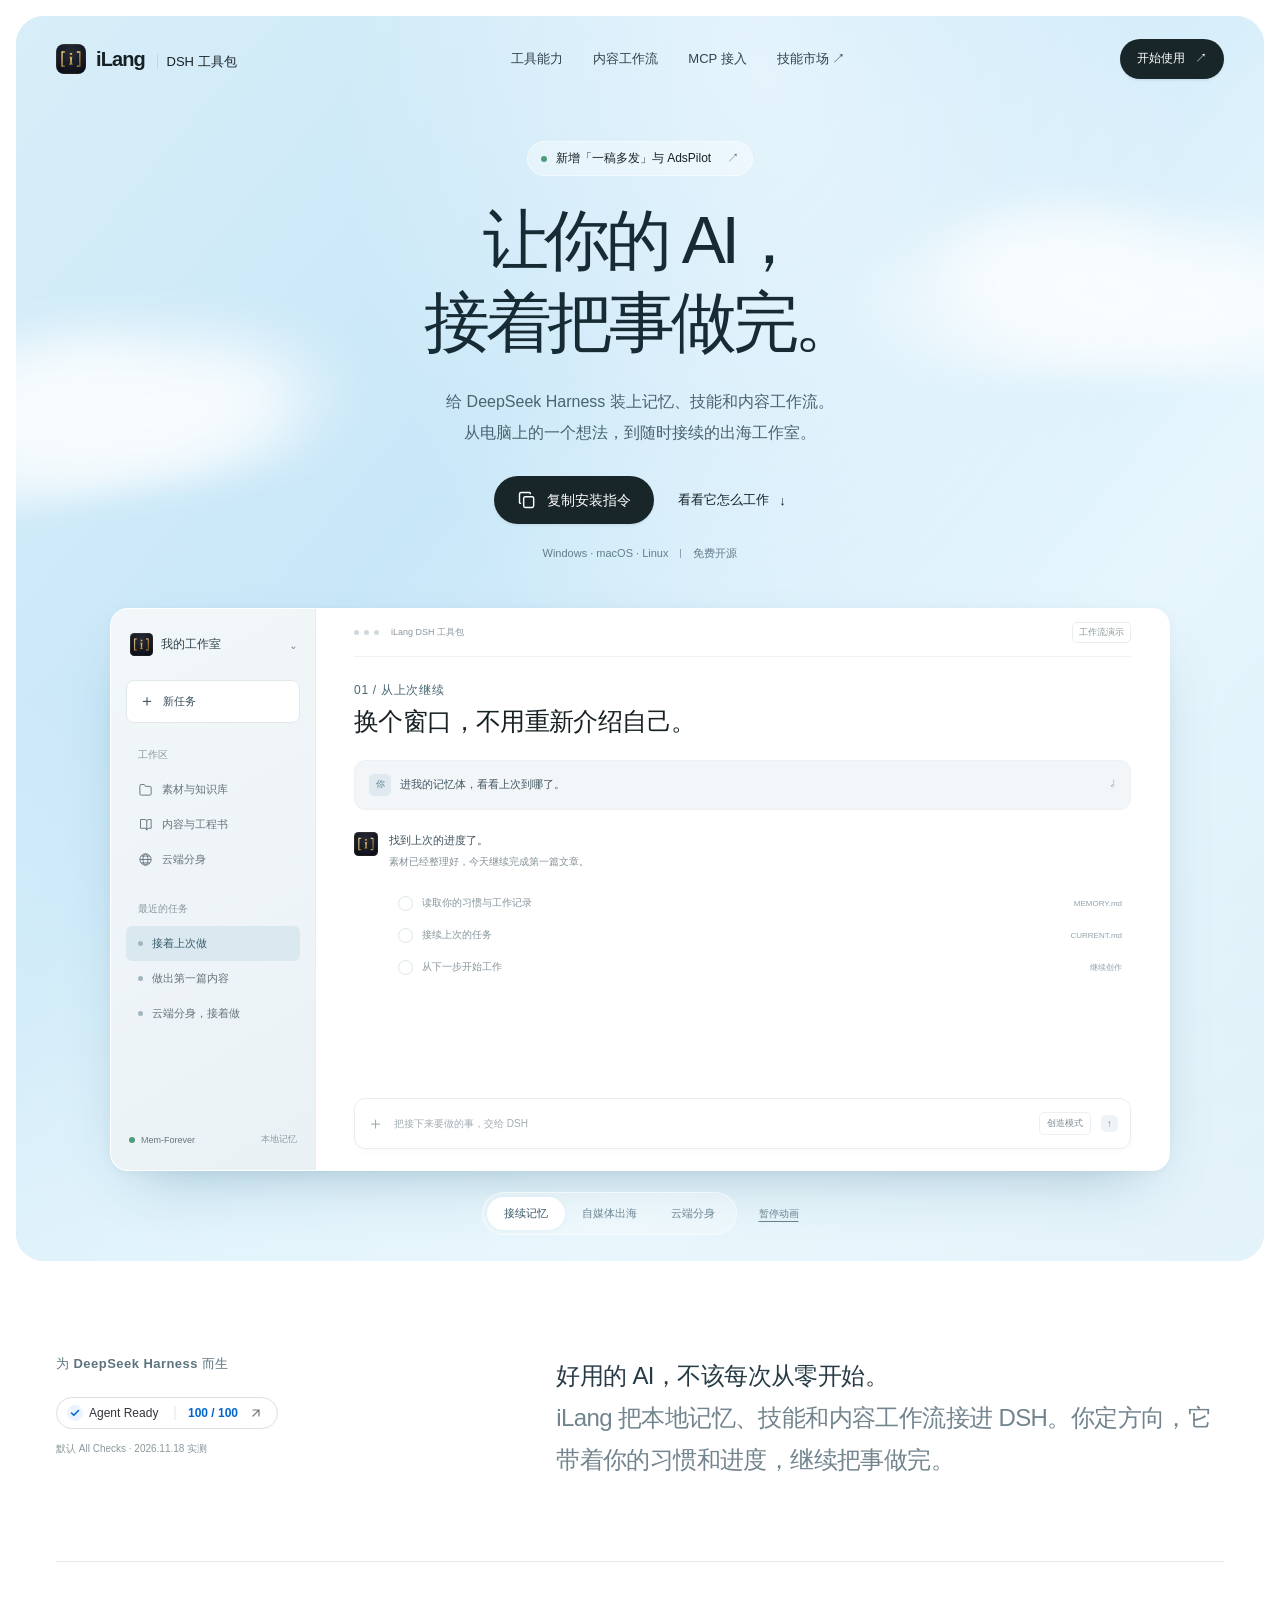
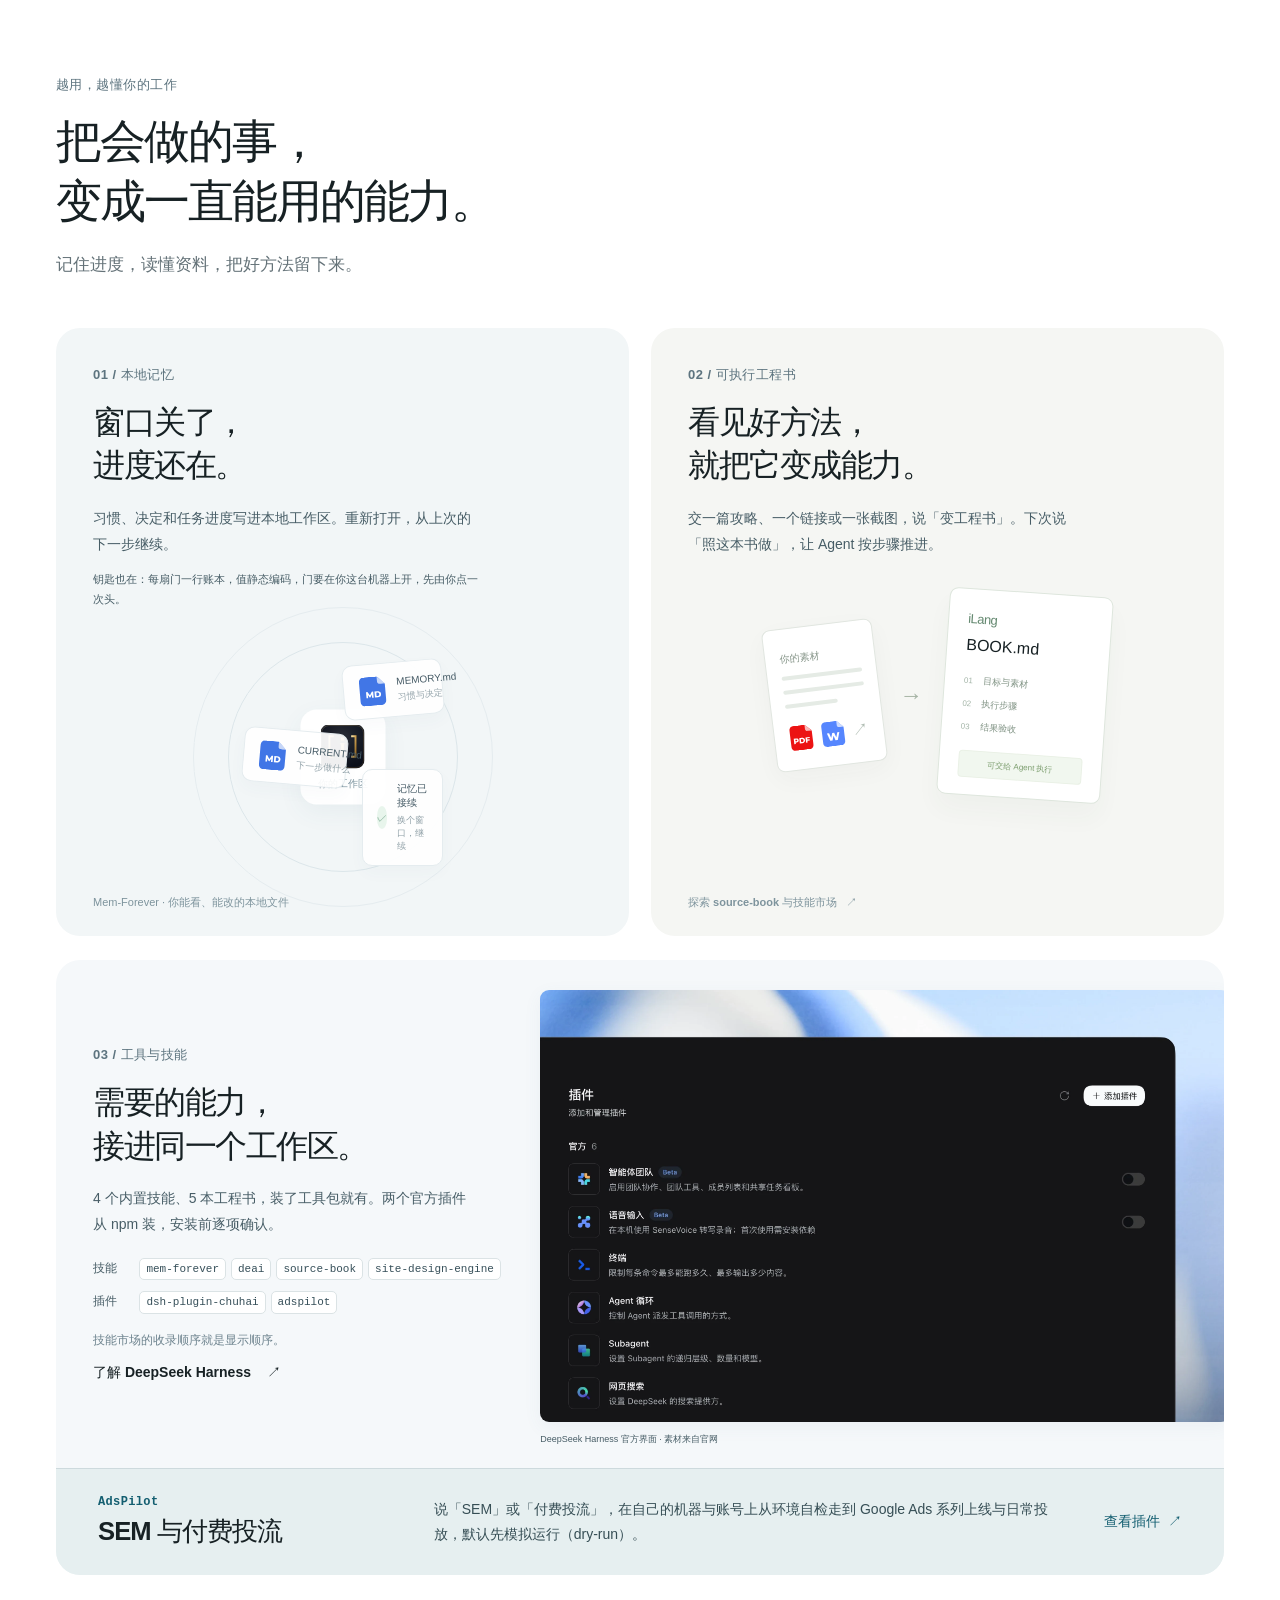
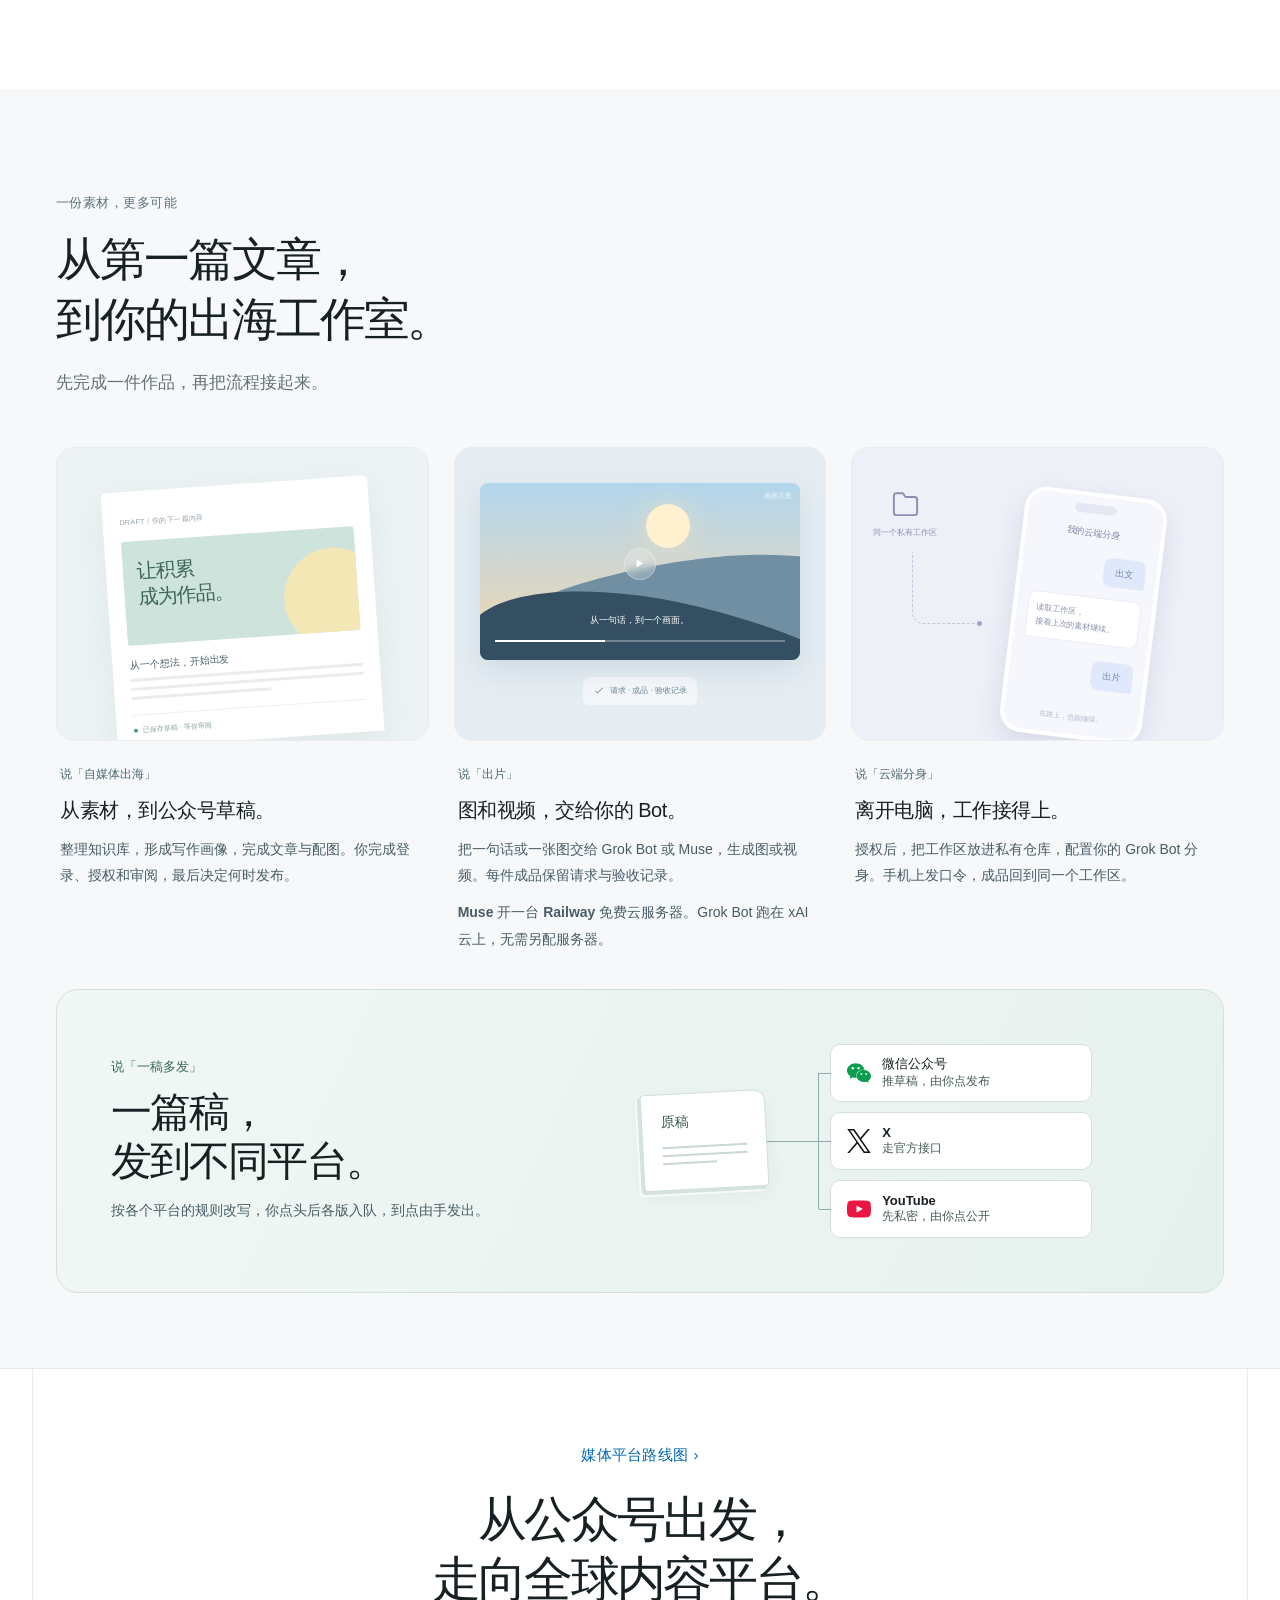
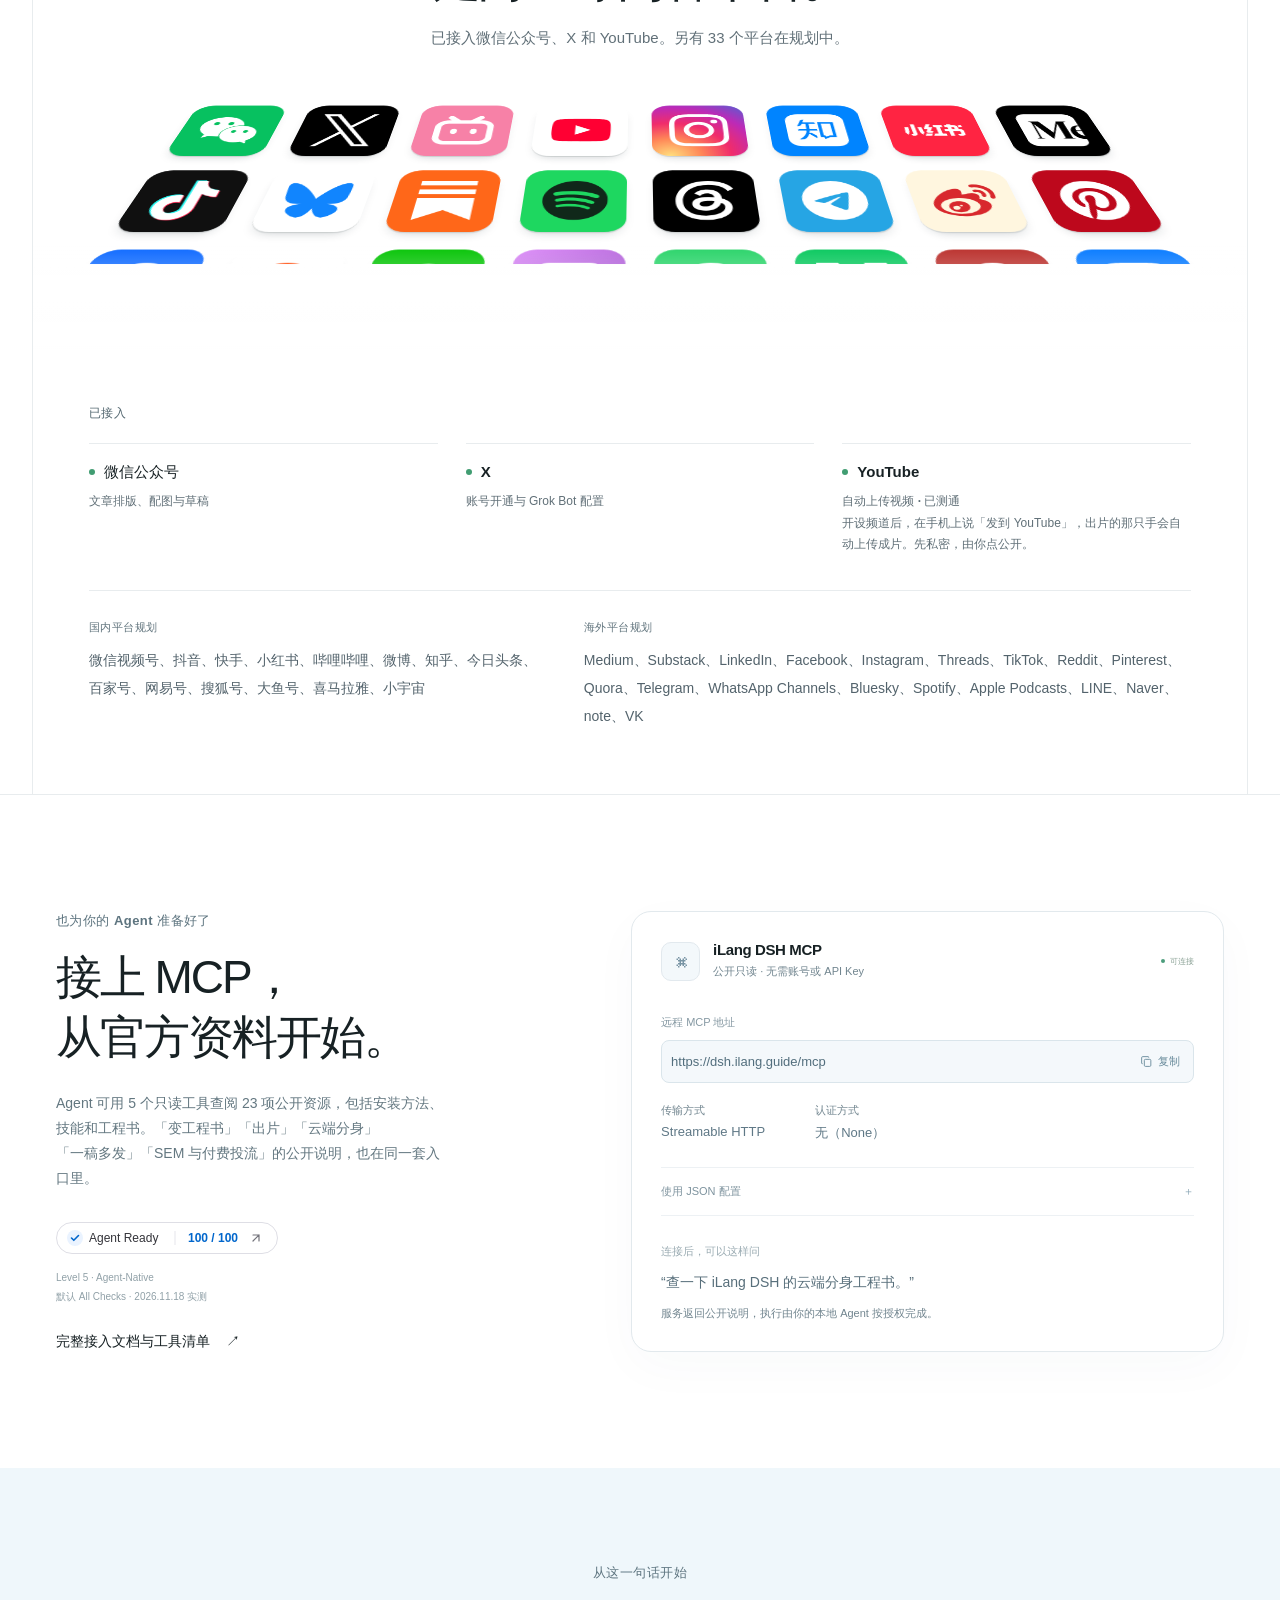
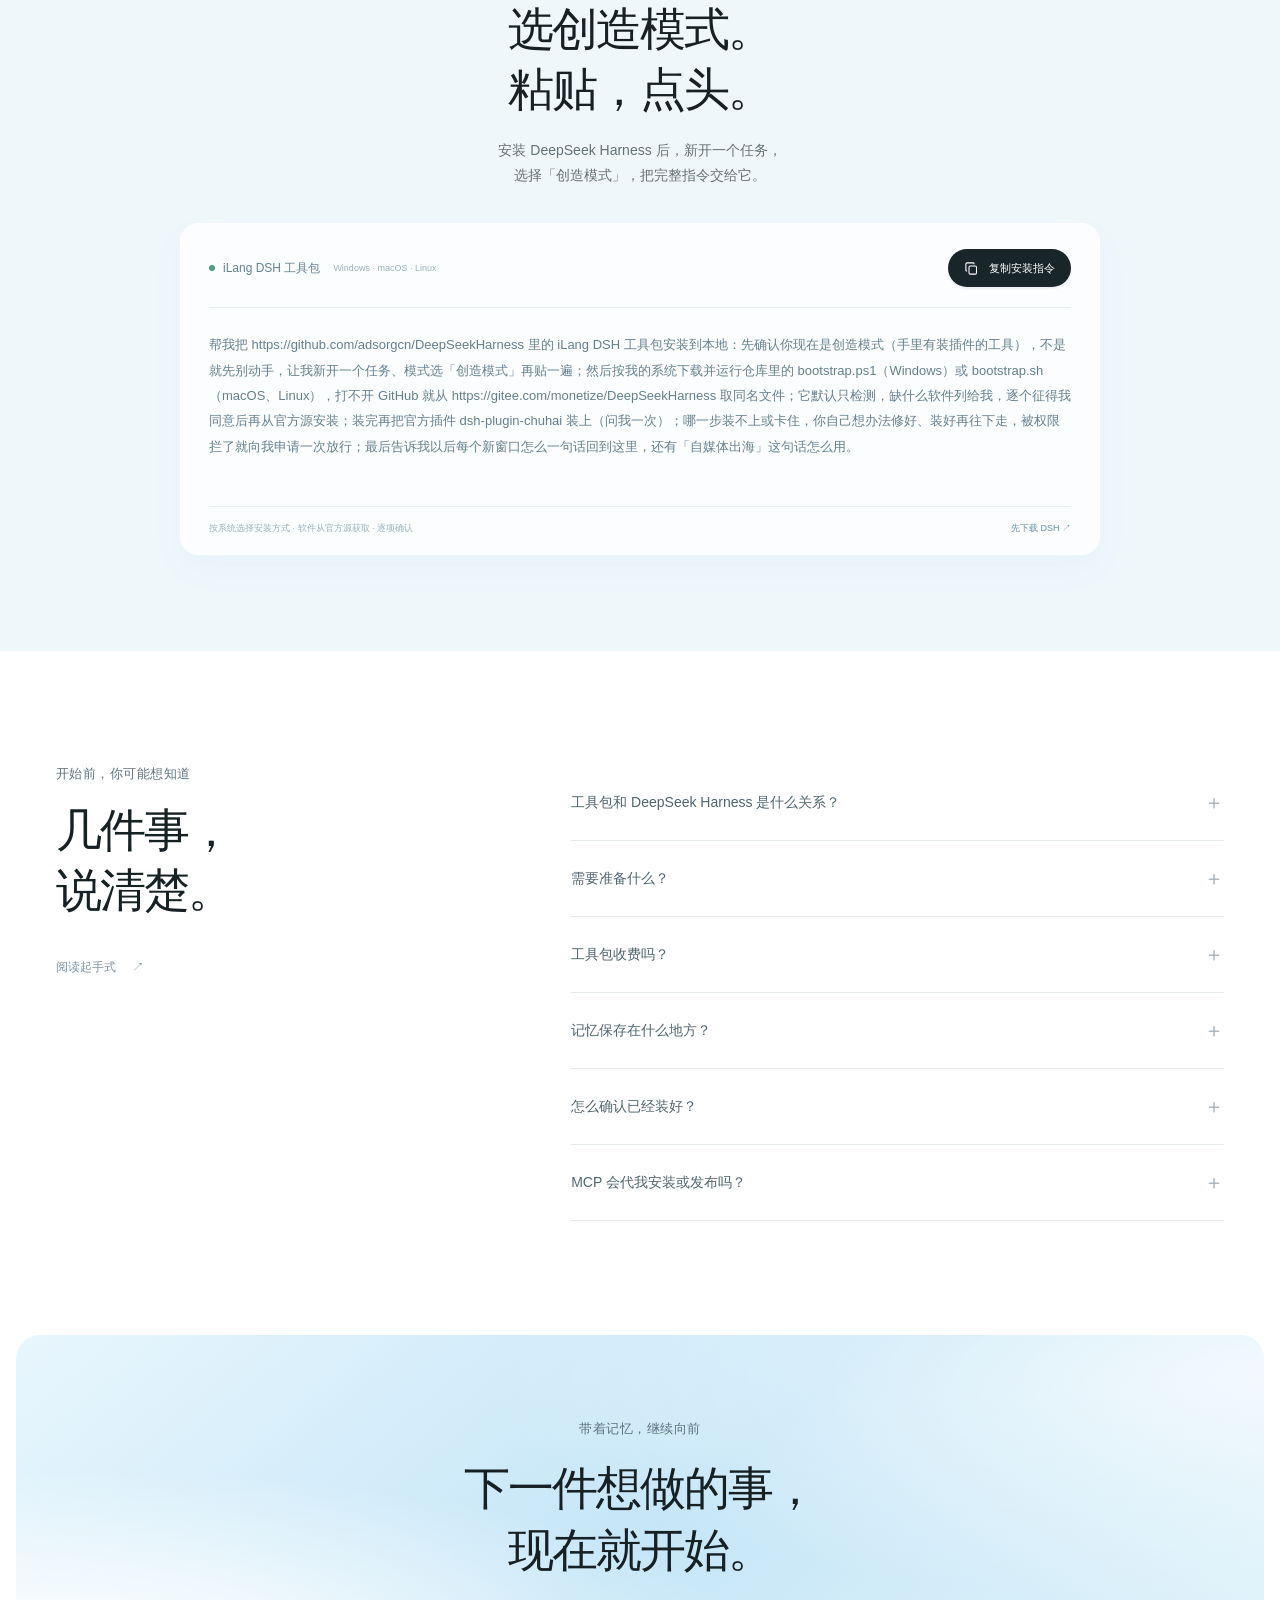
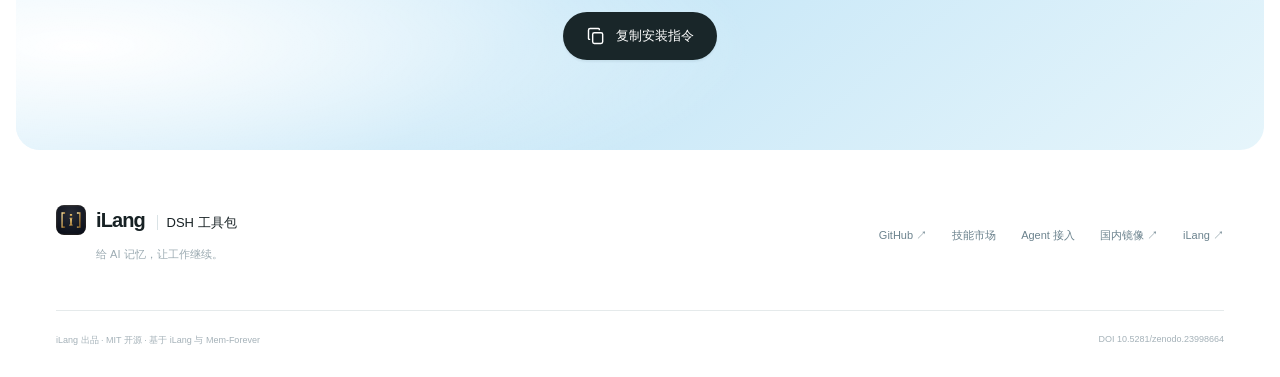
==== docs/index.html @ d76be71f "删去首页 Muse 说明里的工程书验收括注" ====
<!doctype html>
<html lang="zh-CN">
<head>
  <meta charset="utf-8">
  <meta name="viewport" content="width=device-width, initial-scale=1">
  <meta name="color-scheme" content="light">
  <link rel="stylesheet" href="external-browser.css?v=20261113">
  <script src="external-browser.js?v=20261113"></script>
  <meta name="theme-color" content="#eefaff">
  <meta name="description" content="iLang DSH 工具包是面向 DeepSeek Harness 用户的开源工具包，提供本地记忆、内容工作流、出片、云端分身与公开 MCP 接入。复制安装指令、逐项确认，让新窗口接着上次的进度工作。支持 Windows、macOS 和 Linux。">
  <title>iLang DSH 工具包｜让你的 AI，接着把事做完</title>
  <link rel="canonical" href="https://dsh.ilang.guide/">
  <meta name="robots" content="index, follow, max-image-preview:large">
  <meta property="og:type" content="website">
  <meta property="og:locale" content="zh_CN">
  <meta property="og:site_name" content="iLang DSH 工具包">
  <meta property="og:title" content="iLang DSH 工具包｜让你的 AI，接着把事做完">
  <meta property="og:description" content="面向 DeepSeek Harness 用户的开源工具包。本地记忆、内容工作流、出片、云端分身与公开 MCP 接入，让每个新窗口接着上次的进度工作。">
  <meta property="og:url" content="https://dsh.ilang.guide/">
  <meta property="og:image" content="https://dsh.ilang.guide/assets/social-preview-20261118.jpg">
  <meta property="og:image:type" content="image/jpeg">
  <meta property="og:image:width" content="1200">
  <meta property="og:image:height" content="630">
  <meta property="og:image:alt" content="iLang DSH 工具包：让你的 AI，接着把事做完。">
  <meta name="twitter:card" content="summary_large_image">
  <meta name="twitter:title" content="iLang DSH 工具包｜让你的 AI，接着把事做完">
  <meta name="twitter:description" content="面向 DeepSeek Harness 用户的开源工具包，提供本地记忆、内容工作流、出片、云端分身与公开 MCP 接入。">
  <meta name="twitter:image" content="https://dsh.ilang.guide/assets/social-preview-20261118.jpg">
  <meta name="twitter:image:alt" content="iLang DSH 工具包：让你的 AI，接着把事做完。">
  <script type="application/ld+json">
  {
    "@context": "https://schema.org",
    "@graph": [
      {
        "@type": "Organization",
        "@id": "https://ilang.ai/#organization",
        "name": "iLang",
        "url": "https://ilang.ai/",
        "logo": "https://dsh.ilang.guide/favicon.svg"
      },
      {
        "@type": "WebSite",
        "@id": "https://dsh.ilang.guide/#website",
        "name": "iLang DSH 工具包",
        "url": "https://dsh.ilang.guide/",
        "inLanguage": "zh-CN",
        "publisher": { "@id": "https://ilang.ai/#organization" }
      },
      {
        "@type": "WebPage",
        "@id": "https://dsh.ilang.guide/#webpage",
        "url": "https://dsh.ilang.guide/",
        "name": "iLang DSH 工具包｜让你的 AI，接着把事做完",
        "description": "面向 DeepSeek Harness 用户的开源工具包，提供本地记忆、内容工作流、出片、云端分身与公开 MCP 接入。",
        "inLanguage": "zh-CN",
        "isPartOf": { "@id": "https://dsh.ilang.guide/#website" },
        "mainEntity": { "@id": "https://dsh.ilang.guide/#toolkit" },
        "primaryImageOfPage": {
          "@type": "ImageObject",
          "url": "https://dsh.ilang.guide/assets/social-preview-20261118.jpg",
          "width": 1200,
          "height": 630
        }
      },
      {
        "@type": "SoftwareSourceCode",
        "@id": "https://dsh.ilang.guide/#toolkit",
        "name": "iLang DSH 工具包",
        "url": "https://dsh.ilang.guide/",
        "description": "给 DeepSeek Harness 工作区配置本地记忆、技能、内容工作流、出片和云端分身的开源工具包，提供公开只读 MCP。",
        "codeRepository": "https://github.com/adsorgcn/DeepSeekHarness",
        "runtimePlatform": "DeepSeek Harness",
        "license": "https://github.com/adsorgcn/DeepSeekHarness/blob/main/LICENSE",
        "author": { "@id": "https://ilang.ai/#organization" }
      }
    ]
  }
  </script>
  <link rel="icon" type="image/svg+xml" href="/favicon.svg">
  <link rel="stylesheet" href="landing.css?v=20261118.1">
  <link rel="stylesheet" href="platforms.css?v=20261118.1">
  <link rel="stylesheet" href="redesign.css?v=20261119">
  <script src="landing.js?v=20261118.1" defer></script>
  <link rel="alternate" type="text/markdown" href="https://dsh.ilang.guide/llms-full.txt">
  <link rel="api-catalog" href="https://dsh.ilang.guide/.well-known/api-catalog">
  <link rel="ai-catalog" href="https://dsh.ilang.guide/.well-known/ai-catalog.json">
  <script src="/agent-tools.js?v=20261117" defer></script>
</head>
<body>
  <svg class="defs" xmlns="http://www.w3.org/2000/svg" aria-hidden="true">
    <symbol id="i-copy" viewBox="0 0 24 24"><g fill="none" stroke="currentColor" stroke-width="1.7" stroke-linejoin="round"><rect x="8" y="8" width="12" height="13" rx="2"/><path d="M16 5V4a1 1 0 0 0-1-1H5a2 2 0 0 0-2 2v10a1 1 0 0 0 1 1h1"/></g></symbol>
    <symbol id="i-check" viewBox="0 0 24 24"><path d="m5 12 4 4L19 6" fill="none" stroke="currentColor" stroke-width="2" stroke-linecap="round" stroke-linejoin="round"/></symbol>
    <symbol id="i-arrow" viewBox="0 0 24 24"><path d="M4 12h16m-6-6 6 6-6 6" fill="none" stroke="currentColor" stroke-width="1.7" stroke-linecap="round" stroke-linejoin="round"/></symbol>
    <symbol id="i-up" viewBox="0 0 24 24"><path d="M6 18 18 6M6 6h12v12" fill="none" stroke="currentColor" stroke-width="1.7" stroke-linecap="round" stroke-linejoin="round"/></symbol>
    <symbol id="i-book" viewBox="0 0 24 24"><path d="M4 4h7a3 3 0 0 1 3 3v14a3 3 0 0 0-3-3H4zm10 3a3 3 0 0 1 3-3h4v14h-4a3 3 0 0 0-3 3" fill="none" stroke="currentColor" stroke-width="1.5" stroke-linejoin="round"/></symbol>
    <symbol id="i-spark" viewBox="0 0 24 24"><path d="m12 2 2.7 7.3L22 12l-7.3 2.7L12 22l-2.7-7.3L2 12l7.3-2.7Z" fill="none" stroke="currentColor" stroke-width="1.5" stroke-linejoin="round"/></symbol>
    <symbol id="i-folder" viewBox="0 0 24 24"><path d="M3 6a2 2 0 0 1 2-2h5l2 3h7a2 2 0 0 1 2 2v10a2 2 0 0 1-2 2H5a2 2 0 0 1-2-2Z" fill="none" stroke="currentColor" stroke-width="1.5" stroke-linejoin="round"/></symbol>
    <symbol id="i-globe" viewBox="0 0 24 24"><g fill="none" stroke="currentColor" stroke-width="1.5"><circle cx="12" cy="12" r="9"/><ellipse cx="12" cy="12" rx="4" ry="9"/><path d="M3 12h18M5 6.5h14M5 17.5h14"/></g></symbol>
    <symbol id="i-lock" viewBox="0 0 24 24"><g fill="none" stroke="currentColor" stroke-width="1.5"><rect x="5" y="10" width="14" height="11" rx="3"/><path d="M8 10V7a4 4 0 0 1 8 0v3M12 14v3"/></g></symbol>
  </svg>
<a class="skip" href="#main">跳到正文</a>
<main id="main">
  <div class="hero-shell">
    <div class="sky" aria-hidden="true"><i class="cloud cloud-a"></i><i class="cloud cloud-b"></i><i class="cloud cloud-c"></i><div class="sky-haze"></div></div>
    <header class="mast"><div class="header-inner">
      <a class="brand" href="#main" aria-label="iLang DSH 工具包首页"><img src="favicon.svg" width="30" height="30" alt=""><span>iLang <b>DSH 工具包</b></span></a>
      <nav class="nav" id="site-nav" aria-label="页面导航"><a href="#features">工具能力</a><a href="#journey">内容工作流</a><a href="#mcp">MCP 接入</a><a href="market/">技能市场 <span aria-hidden="true">↗</span></a></nav>
      <a class="button button-dark header-cta" href="#start">开始使用 <span aria-hidden="true">↗</span></a>
      <button class="menu-toggle" type="button" aria-label="打开导航" aria-expanded="false" aria-controls="site-nav"><span></span><span></span></button>
    </div></header>
    <section class="hero" aria-labelledby="hero-title">
      <div class="hero-copy">
        <a class="release-note" href="https://github.com/adsorgcn/DeepSeekHarness/blob/main/CHANGELOG.md" target="_blank" rel="noopener"><span class="live-dot"></span> 新增「一稿多发」与 AdsPilot <span aria-hidden="true">↗</span></a>
        <h1 id="hero-title">让你的 AI，<br>接着把事做完。</h1>
        <p>给 DeepSeek Harness 装上记忆、技能和内容工作流。<br>从电脑上的一个想法，到随时接续的出海工作室。</p>
        <div class="hero-actions"><button class="button button-dark" type="button" data-copy-target="install-command"><svg class="icon" aria-hidden="true"><use href="#i-copy"/></svg><span data-copy-label>复制安装指令</span></button><a class="hero-secondary" href="#demo">看看它怎么工作 <span aria-hidden="true">↓</span></a></div>
        <span class="hero-platforms">Windows · macOS · Linux <i></i> 免费开源</span>
      </div>
      <div class="demo-wrap" id="demo">
        <div class="demo-window" id="demo-window" data-scene="0" data-step="0" aria-label="iLang DSH 工具包工作流动画演示">
          <aside class="demo-sidebar" aria-label="演示工作区"><div class="workspace-name"><img src="favicon.svg" width="23" height="23" alt=""><strong>我的工作室</strong><span aria-hidden="true">⌄</span></div><div class="demo-new"><span aria-hidden="true">＋</span> 新任务</div><div class="sidebar-label">工作区</div><div class="sidebar-item"><svg class="icon" aria-hidden="true"><use href="#i-folder"/></svg> 素材与知识库</div><div class="sidebar-item"><svg class="icon" aria-hidden="true"><use href="#i-book"/></svg> 内容与工程书</div><div class="sidebar-item"><svg class="icon" aria-hidden="true"><use href="#i-globe"/></svg> 云端分身</div><div class="sidebar-label">最近的任务</div><div class="sidebar-task" data-task="0"><i></i> 接着上次做</div><div class="sidebar-task" data-task="1"><i></i> 做出第一篇内容</div><div class="sidebar-task" data-task="2"><i></i> 云端分身，接着做</div><div class="sidebar-foot"><span class="live-dot"></span> Mem-Forever <span>本地记忆</span></div></aside>
          <div class="demo-main"><div class="window-bar"><span><span class="window-dots" aria-hidden="true"><i></i><i></i><i></i></span> iLang DSH 工具包</span><span class="demo-label">工作流演示</span></div>
            <section class="demo-scene" data-scene-panel="0" id="scene-0" role="tabpanel" aria-labelledby="scene-tab-0"><div class="scene-title"><span class="scene-eyebrow">01 / 从上次继续</span><h2>换个窗口，<br>不用重新介绍自己。</h2></div><div class="prompt-bubble"><span class="prompt-avatar">你</span><p>进我的记忆体，看看上次到哪了。</p><span aria-hidden="true">↵</span></div><div class="agent-answer"><img src="favicon.svg" width="25" height="25" alt=""><div><strong>找到上次的进度了。</strong><p>素材已经整理好，今天继续完成第一篇文章。</p></div></div><div class="task-flow"><div class="task-step"><span class="task-check">✓</span><span>读取你的习惯与工作记录</span><small>MEMORY.md</small></div><div class="task-step"><span class="task-check">✓</span><span>接续上次的任务</span><small>CURRENT.md</small></div><div class="task-step"><span class="task-check">✓</span><span>从下一步开始工作</span><small>继续创作</small></div></div><div class="scene-result"><svg class="icon" aria-hidden="true"><use href="#i-check"/></svg> 进度就在工作区，下次继续。</div></section>
            <section class="demo-scene" data-scene-panel="1" id="scene-1" role="tabpanel" aria-labelledby="scene-tab-1" hidden><div class="scene-title"><span class="scene-eyebrow">02 / 从素材到内容</span><h2>你的积累，<br>开始成为作品。</h2></div><div class="prompt-bubble"><span class="prompt-avatar">你</span><p>自媒体出海。把这份笔记写成文章。</p><span aria-hidden="true">↵</span></div><div class="agent-answer"><img src="favicon.svg" width="25" height="25" alt=""><div><strong>从你的素材和写法开始。</strong><p>保留来源，完成写作配图，把草稿交给你审阅。</p></div></div><div class="task-flow"><div class="task-step"><span class="task-check">✓</span><span>整理素材与来源</span><small>知识库</small></div><div class="task-step"><span class="task-check">✓</span><span>按你的写法完成文章</span><small>deai</small></div><div class="task-step"><span class="task-check">✓</span><span>排版后送入公众号草稿箱</span><small>待你审阅</small></div></div><div class="scene-result"><svg class="icon" aria-hidden="true"><use href="#i-check"/></svg> 草稿就位，发布由你决定。</div></section>
            <section class="demo-scene" data-scene-panel="2" id="scene-2" role="tabpanel" aria-labelledby="scene-tab-2" hidden><div class="scene-title"><span class="scene-eyebrow">03 / 从电脑到云端</span><h2>灵感有了，<br>出门也能接着做。</h2></div><div class="prompt-bubble"><span class="prompt-avatar">你</span><p>云端分身。带上我的工作区。</p><span aria-hidden="true">↵</span></div><div class="agent-answer"><img src="favicon.svg" width="25" height="25" alt=""><div><strong>把工作区交给你的 Grok Bot。</strong><p>完成私有仓库与分身配置后，手机上继续出文、出片。</p></div></div><div class="task-flow"><div class="task-step"><span class="task-check">✓</span><span>把工作区备份到私有仓库</span><small>按你授权</small></div><div class="task-step"><span class="task-check">✓</span><span>为你的 Bot 配好云端分身</span><small>Grok Bot</small></div><div class="task-step"><span class="task-check">✓</span><span>手机发口令，成品回到工作区</span><small>出文 · 出片</small></div></div><div class="scene-result"><svg class="icon" aria-hidden="true"><use href="#i-check"/></svg> 同一个工作区，换个地方继续。</div></section>
            <div class="demo-composer"><span aria-hidden="true">＋</span><span>把接下来要做的事，交给 DSH</span><span class="composer-mode">创造模式</span><span class="composer-arrow" aria-hidden="true">↑</span></div>
          </div>
        </div>
        <div class="demo-controls"><div class="scene-tabs" role="tablist" aria-label="演示场景"><button id="scene-tab-0" type="button" role="tab" aria-controls="scene-0" aria-selected="true" data-scene-button="0">接续记忆</button><button id="scene-tab-1" type="button" role="tab" aria-controls="scene-1" aria-selected="false" tabindex="-1" data-scene-button="1">自媒体出海</button><button id="scene-tab-2" type="button" role="tab" aria-controls="scene-2" aria-selected="false" tabindex="-1" data-scene-button="2">云端分身</button></div><button id="motion-toggle" type="button" aria-pressed="false"><span data-motion-label>暂停动画</span></button></div>
      </div>
    </section>
  </div>

  <section class="intro wrap" aria-label="关于工具包"><div><span class="eyebrow">为 DeepSeek Harness 而生</span><a class="ready-badge" href="https://isitagentready.com/dsh.ilang.guide" target="_blank" rel="noopener" aria-label="Agent Ready 100分，查看实测结果"><img src="assets/agent-ready-100.svg" width="222" height="32" alt="Agent Ready 100/100"></a><small>默认 All Checks · 2026.11.18 实测</small></div><p>好用的 AI，不该每次从零开始。<br><span>iLang 把本地记忆、技能和内容工作流接进 DSH。你定方向，它带着你的习惯和进度，继续把事做完。</span></p></section>

  <section class="section wrap" id="features" aria-labelledby="features-title">
    <div class="section-heading" data-reveal><span class="eyebrow">越用，越懂你的工作</span><h2 id="features-title">把会做的事，<br>变成一直能用的能力。</h2><p>记住进度，读懂资料，把好方法留下来。</p></div>
    <div class="capability-grid">
      <article class="memory-feature" id="memory" data-reveal><div class="feature-copy"><span class="feature-index">01 / 本地记忆</span><h3>窗口关了，<br>进度还在。</h3><p>习惯、决定和任务进度写进本地工作区。重新打开，从上次的下一步继续。</p><p class="memory-ledger">钥匙也在：每扇门一行账本，值静态编码，门要在你这台机器上开，先由你点一次头。</p></div><div class="memory-art" aria-label="工作区记忆文件示意"><div class="memory-orbit"></div><div class="memory-core"><img src="favicon.svg" width="44" height="44" alt=""><span>你的工作区</span></div><div class="memory-file mf-a"><img src="assets/official/markdown.svg" width="29" height="29" alt=""><div>MEMORY.md<small>习惯与决定</small></div></div><div class="memory-file mf-b"><img src="assets/official/markdown.svg" width="29" height="29" alt=""><div>CURRENT.md<small>下一步做什么</small></div></div><div class="memory-file mf-c"><span>✓</span><div>记忆已接续<small>换个窗口，继续</small></div></div></div><span class="feature-foot">Mem-Forever · 你能看、能改的本地文件</span></article>
      <article class="book-feature" data-reveal><div class="feature-copy"><span class="feature-index">02 / 可执行工程书</span><h3>看见好方法，<br>就把它变成能力。</h3><p>交一篇攻略、一个链接或一张截图，说「变工程书」。下次说「照这本书做」，让 Agent 按步骤推进。</p></div><div class="book-art" aria-label="从教程到可执行工程书的流程示意"><div class="source-note"><span>你的素材</span><div class="note-line"></div><div class="note-line"></div><div class="note-line short"></div><span class="source-icons"><img src="assets/official/pdf.svg" width="25" height="25" alt="PDF"><img src="assets/official/word.svg" width="25" height="25" alt="文档"><span>↗</span></span></div><span class="convert-arrow" aria-hidden="true">→</span><div class="book-page"><span class="book-brand">iLang</span><strong>BOOK.md</strong><div><i>01</i> 目标与素材</div><div><i>02</i> 执行步骤</div><div><i>03</i> 结果验收</div><span class="book-check">可交给 Agent 执行</span></div></div><a class="feature-foot link" href="market/">探索 source-book 与技能市场 <span aria-hidden="true">↗</span></a></article>
    </div>
    <article class="official-feature" data-reveal>
      <div class="official-copy">
        <span class="feature-index">03 / 工具与技能</span>
        <h3>需要的能力，<br>接进同一个工作区。</h3>
        <p>4 个内置技能、5 本工程书，装了工具包就有。两个官方插件从 npm 装，安装前逐项确认。</p>
        <div class="tool-inventory">
          <div><span>技能</span><ul><li>mem-forever</li><li>deai</li><li>source-book</li><li>site-design-engine</li></ul></div>
          <div><span>插件</span><ul><li>dsh-plugin-chuhai</li><li>adspilot</li></ul></div>
        </div>
        <p class="market-note">技能市场的收录顺序就是显示顺序。</p>
        <a class="link" href="https://www.deepseek.com/harness/" target="_blank" rel="noopener">了解 DeepSeek Harness <span aria-hidden="true">↗</span></a>
      </div>
      <figure class="official-visual"><img src="assets/official/feat-plugins-zh.webp" alt="DeepSeek Harness 官网的插件管理界面" width="2590" height="1619" loading="lazy"><figcaption>DeepSeek Harness 官方界面 · 素材来自官网</figcaption></figure>
      <aside class="ads-track" id="adspilot" aria-labelledby="ads-title">
        <div class="ads-name"><span>AdsPilot</span><h4 id="ads-title">SEM 与付费投流</h4></div>
        <p>说「SEM」或「付费投流」，在自己的机器与账号上从环境自检走到 Google Ads 系列上线与日常投放，默认先模拟运行（dry-run）。</p>
        <a class="link" href="https://dsh.ilang.guide/market/" target="_blank" rel="noopener">查看插件 <span aria-hidden="true">↗</span></a>
      </aside>
    </article>
  </section>

  <section class="workflow-section" id="journey" aria-labelledby="journey-title"><div class="wrap">
    <div class="section-heading" data-reveal><span class="eyebrow">一份素材，更多可能</span><h2 id="journey-title">从第一篇文章，<br>到你的出海工作室。</h2><p>先完成一件作品，再把流程接起来。</p></div>
    <div class="workflow-grid">
      <article class="story-card" data-reveal><div class="story-art article-art" aria-label="图文草稿示意"><div class="editor-sheet"><span class="editor-kicker">DRAFT / 你的下一篇内容</span><div class="editor-cover"><span>让积累<br>成为作品。</span><div class="cover-circle"></div></div><span class="editor-title">从一个想法，开始出发</span><div class="editor-lines"><i></i><i></i><i></i></div><div class="editor-status"><span class="live-dot"></span> 已保存草稿 · 等你审阅</div></div></div><div class="story-copy"><span class="command-tag">说「自媒体出海」</span><h3>从素材，到公众号草稿。</h3><p>整理知识库，形成写作画像，完成文章与配图。你完成登录、授权和审阅，最后决定何时发布。</p></div></article>
      <article class="story-card" id="muse-railway" data-reveal><div class="story-art video-art" aria-label="图像与视频工作流示意"><div class="video-frame"><div class="video-sun"></div><div class="video-ridge ridge-back"></div><div class="video-ridge ridge-front"></div><span class="video-play" aria-hidden="true">▶</span><div class="video-caption">从一句话，到一个画面。</div><div class="video-timeline"><i></i></div><span class="video-tag">画面示意</span></div><div class="render-chip"><svg class="icon" aria-hidden="true"><use href="#i-check"/></svg> 请求 · 成品 · 验收记录</div></div><div class="story-copy"><span class="command-tag">说「出片」</span><h3>图和视频，交给你的 Bot。</h3><p>把一句话或一张图交给 Grok Bot 或 Muse，生成图或视频。每件成品保留请求与验收记录。</p><p><strong>Muse 开一台 Railway 免费云服务器</strong>。Grok Bot 跑在 xAI 云上，无需另配服务器。</p></div></article>
      <article class="story-card" data-reveal><div class="story-art twin-art" aria-label="手机与私有工作区连接示意"><div class="twin-cloud"><svg class="icon" aria-hidden="true"><use href="#i-folder"/></svg><span>同一个私有工作区</span></div><div class="sync-line" aria-hidden="true"><i></i></div><div class="phone-shell"><div class="phone-island"></div><span class="phone-title">我的云端分身</span><div class="phone-message">出文</div><div class="phone-reply">读取工作区，<br>接着上次的素材继续。</div><div class="phone-message">出片</div><span class="phone-bottom">在路上，也能继续。</span></div></div><div class="story-copy"><span class="command-tag">说「云端分身」</span><h3>离开电脑，工作接得上。</h3><p>授权后，把工作区放进私有仓库，配置你的 Grok Bot 分身。手机上发口令，成品回到同一个工作区。</p></div></article>
      <article class="story-card distribution" id="syndication" aria-labelledby="distribution-title" data-reveal>
        <div class="story-copy">
          <span class="command-tag">说「一稿多发」</span>
          <h3 id="distribution-title">一篇稿，<br>发到不同平台。</h3>
          <p>按各个平台的规则改写，你点头后各版入队，到点由手发出。</p>
        </div>
        <div class="dispatch-map" role="group" aria-label="各平台的发送方式">
          <div class="dispatch-source"><strong>原稿</strong><i aria-hidden="true"></i><i aria-hidden="true"></i><i aria-hidden="true"></i></div>
          <div class="dispatch-branch" aria-hidden="true"></div>
          <ul class="dispatch-targets">
            <li><svg class="mark-wechat" viewBox="0 0 24 24" aria-hidden="true"><use href="assets/platforms/platforms.svg#p-wechat"/></svg><div><strong>微信公众号</strong><small>推草稿，由你点发布</small></div></li>
            <li><svg class="mark-x" viewBox="0 0 24 24" aria-hidden="true"><use href="assets/platforms/platforms.svg#p-x"/></svg><div><strong>X</strong><small>走官方接口</small></div></li>
            <li><svg class="mark-youtube" viewBox="0 0 24 24" aria-hidden="true"><use href="assets/platforms/platforms.svg#p-youtube"/></svg><div><strong>YouTube</strong><small>先私密，由你点公开</small></div></li>
          </ul>
        </div>
      </article>
    </div>
  </div></section>

  <section class="platforms" id="roadmap" aria-labelledby="platform-title">
    <div class="platform-frame">
      <header class="platform-intro">
        <a class="platform-kicker" href="#platform-directory">媒体平台路线图 <span aria-hidden="true">›</span></a>
        <h2 id="platform-title">从公众号出发，<br>走向全球内容平台。</h2>
        <p>已接入微信公众号、X 和 YouTube。<span>另有 33 个平台在规划中。</span></p>
      </header>
      <div class="platform-stage" aria-hidden="true">
        <div class="platform-plane">
          <span class="platform-tile" data-brand="wechat"><svg viewBox="0 0 24 24"><use href="assets/platforms/platforms.svg#p-wechat"/></svg></span>
          <span class="platform-tile" data-brand="x"><svg viewBox="0 0 24 24"><use href="assets/platforms/platforms.svg#p-x"/></svg></span>
          <span class="platform-tile" data-brand="bilibili"><svg viewBox="0 0 24 24"><use href="assets/platforms/platforms.svg#p-bilibili"/></svg></span>
          <span class="platform-tile" data-brand="youtube"><svg viewBox="0 0 24 24"><use href="assets/platforms/platforms.svg#p-youtube"/></svg></span>
          <span class="platform-tile" data-brand="instagram"><svg viewBox="0 0 24 24"><use href="assets/platforms/platforms.svg#p-instagram"/></svg></span>
          <span class="platform-tile" data-brand="zhihu"><svg viewBox="0 0 24 24"><use href="assets/platforms/platforms.svg#p-zhihu"/></svg></span>
          <span class="platform-tile" data-brand="xiaohongshu"><svg viewBox="0 0 24 24"><use href="assets/platforms/platforms.svg#p-xiaohongshu"/></svg></span>
          <span class="platform-tile" data-brand="medium"><svg viewBox="0 0 24 24"><use href="assets/platforms/platforms.svg#p-medium"/></svg></span>
          <span class="platform-tile" data-brand="tiktok"><svg viewBox="0 0 24 24"><use href="assets/platforms/platforms.svg#p-tiktok"/></svg></span>
          <span class="platform-tile" data-brand="bluesky"><svg viewBox="0 0 24 24"><use href="assets/platforms/platforms.svg#p-bluesky"/></svg></span>
          <span class="platform-tile" data-brand="substack"><svg viewBox="0 0 24 24"><use href="assets/platforms/platforms.svg#p-substack"/></svg></span>
          <span class="platform-tile" data-brand="spotify"><svg viewBox="0 0 24 24"><use href="assets/platforms/platforms.svg#p-spotify"/></svg></span>
          <span class="platform-tile" data-brand="threads"><svg viewBox="0 0 24 24"><use href="assets/platforms/platforms.svg#p-threads"/></svg></span>
          <span class="platform-tile" data-brand="telegram"><svg viewBox="0 0 24 24"><use href="assets/platforms/platforms.svg#p-telegram"/></svg></span>
          <span class="platform-tile" data-brand="sinaweibo"><svg viewBox="0 0 24 24"><use href="assets/platforms/platforms.svg#p-sinaweibo"/></svg></span>
          <span class="platform-tile" data-brand="pinterest"><svg viewBox="0 0 24 24"><use href="assets/platforms/platforms.svg#p-pinterest"/></svg></span>
          <span class="platform-tile" data-brand="facebook"><svg viewBox="0 0 24 24"><use href="assets/platforms/platforms.svg#p-facebook"/></svg></span>
          <span class="platform-tile" data-brand="reddit"><svg viewBox="0 0 24 24"><use href="assets/platforms/platforms.svg#p-reddit"/></svg></span>
          <span class="platform-tile" data-brand="line"><svg viewBox="0 0 24 24"><use href="assets/platforms/platforms.svg#p-line"/></svg></span>
          <span class="platform-tile" data-brand="applepodcasts"><svg viewBox="0 0 24 24"><use href="assets/platforms/platforms.svg#p-applepodcasts"/></svg></span>
          <span class="platform-tile" data-brand="whatsapp"><svg viewBox="0 0 24 24"><use href="assets/platforms/platforms.svg#p-whatsapp"/></svg></span>
          <span class="platform-tile" data-brand="naver"><svg viewBox="0 0 24 24"><use href="assets/platforms/platforms.svg#p-naver"/></svg></span>
          <span class="platform-tile" data-brand="quora"><svg viewBox="0 0 24 24"><use href="assets/platforms/platforms.svg#p-quora"/></svg></span>
          <span class="platform-tile" data-brand="vk"><svg viewBox="0 0 24 24"><use href="assets/platforms/platforms.svg#p-vk"/></svg></span>
        </div>
      </div>
      <div class="platform-directory" id="platform-directory">
        <h3>已接入</h3>
        <ul class="platform-current">
          <li><strong>微信公众号</strong><span>文章排版、配图与草稿</span></li>
          <li><strong>X</strong><span>账号开通与 Grok Bot 配置</span></li>
          <li id="youtube-upload"><strong>YouTube</strong><span><b>自动上传视频 · 已测通</b><br>开设频道后，在手机上说「发到 YouTube」，出片的那只手会自动上传成片。先私密，由你点公开。</span></li>
        </ul>
        <div class="platform-plan">
          <div><h4>国内平台规划</h4><p><span>微信视频号</span>、<wbr><span>抖音</span>、<wbr><span>快手</span>、<wbr><span>小红书</span>、<wbr><span>哔哩哔哩</span>、<wbr><span>微博</span>、<wbr><span>知乎</span>、<wbr><span>今日头条</span>、<wbr><span>百家号</span>、<wbr><span>网易号</span>、<wbr><span>搜狐号</span>、<wbr><span>大鱼号</span>、<wbr><span>喜马拉雅</span>、<wbr><span>小宇宙</span></p></div>
          <div><h4>海外平台规划</h4><p><span>Medium</span>、<wbr><span>Substack</span>、<wbr><span>LinkedIn</span>、<wbr><span>Facebook</span>、<wbr><span>Instagram</span>、<wbr><span>Threads</span>、<wbr><span>TikTok</span>、<wbr><span>Reddit</span>、<wbr><span>Pinterest</span>、<wbr><span>Quora</span>、<wbr><span>Telegram</span>、<wbr><span>WhatsApp Channels</span>、<wbr><span>Bluesky</span>、<wbr><span>Spotify</span>、<wbr><span>Apple Podcasts</span>、<wbr><span>LINE</span>、<wbr><span>Naver</span>、<wbr><span>note</span>、<wbr><span>VK</span></p></div>
        </div>
      </div>
    </div>
  </section>

  <section class="section wrap agent-section" id="mcp" aria-labelledby="mcp-title"><div class="agent-grid">
    <div class="agent-copy" data-reveal><span class="eyebrow">也为你的 Agent 准备好了</span><h2 id="mcp-title">接上 MCP，<br>从官方资料开始。</h2><p>Agent 可用 5 个只读工具查阅 23 项公开资源，包括安装方法、技能和工程书。<span class="query-name">「变工程书」</span><span class="query-name">「出片」</span><span class="query-name">「云端分身」</span><span class="query-name">「一稿多发」</span><span class="query-name">「SEM 与付费投流」</span>的公开说明，也在同一套入口里。</p><a class="ready-badge" href="https://isitagentready.com/dsh.ilang.guide" target="_blank" rel="noopener" aria-label="Agent Ready 100分，查看实测结果"><img src="assets/agent-ready-100.svg" width="222" height="32" alt="Agent Ready 100/100"></a><span class="score-note">Level 5 · Agent-Native<br>默认 All Checks · 2026.11.18 实测</span><a class="link" href="agents/">完整接入文档与工具清单 <span aria-hidden="true">↗</span></a></div>
    <div class="mcp-card" data-reveal><div class="mcp-heading"><span class="mcp-glyph" aria-hidden="true">⌘</span><div><h3>iLang DSH MCP</h3><p>公开只读 · 无需账号或 API Key</p></div><span class="mcp-status"><i class="live-dot"></i> 可连接</span></div><label for="mcp-endpoint">远程 MCP 地址</label><div class="endpoint-field"><input id="mcp-endpoint" value="https://dsh.ilang.guide/mcp" readonly spellcheck="false"><button type="button" class="copy-mini" data-copy-target="mcp-endpoint" aria-label="复制 MCP 地址"><svg class="icon" aria-hidden="true"><use href="#i-copy"/></svg><span data-copy-label>复制</span></button></div><dl class="mcp-settings"><div><dt>传输方式</dt><dd>Streamable HTTP</dd></div><div><dt>认证方式</dt><dd>无（None）</dd></div></dl><details class="mcp-config"><summary>使用 JSON 配置 <span aria-hidden="true">＋</span></summary><div class="code-top"><span>mcpServers</span><button type="button" class="copy-mini" data-copy-target="mcp-json" aria-label="复制 MCP JSON 配置"><svg class="icon" aria-hidden="true"><use href="#i-copy"/></svg><span data-copy-label>复制配置</span></button></div><pre><code id="mcp-json">{
  "mcpServers": {
    "ilang-dsh": {
      "url": "https://dsh.ilang.guide/mcp"
    }
  }
}</code></pre><p>适用于支持此格式的远程 MCP 客户端。</p></details><div class="mcp-example"><span>连接后，可以这样问</span><p>“查一下 iLang DSH 的云端分身工程书。”</p><small>服务返回公开说明，执行由你的本地 Agent 按授权完成。</small></div></div>
  </div></section>

  <section class="start-section" id="start" aria-labelledby="start-title"><div class="wrap"><div class="section-heading" data-reveal><span class="eyebrow">从这一句话开始</span><h2 id="start-title">选创造模式。<br>粘贴，点头。</h2><p>安装 DeepSeek Harness 后，新开一个任务，<br>选择「创造模式」，把完整指令交给它。</p></div><div class="install-panel" data-reveal><div class="install-top"><div><span class="live-dot"></span> iLang DSH 工具包 <small>Windows · macOS · Linux</small></div><button type="button" class="button button-dark" data-copy-target="install-command"><svg class="icon" aria-hidden="true"><use href="#i-copy"/></svg><span data-copy-label>复制安装指令</span></button></div><label for="install-command" class="sr-only">完整安装指令</label><textarea id="install-command" readonly spellcheck="false" rows="6">帮我把 https://github.com/adsorgcn/DeepSeekHarness 里的 iLang DSH 工具包安装到本地：先确认你现在是创造模式（手里有装插件的工具），不是就先别动手，让我新开一个任务、模式选「创造模式」再贴一遍；然后按我的系统下载并运行仓库里的 bootstrap.ps1（Windows）或 bootstrap.sh（macOS、Linux），打不开 GitHub 就从 https://gitee.com/monetize/DeepSeekHarness 取同名文件；它默认只检测，缺什么软件列给我，逐个征得我同意后再从官方源安装；装完再把官方插件 dsh-plugin-chuhai 装上（问我一次）；哪一步装不上或卡住，你自己想办法修好、装好再往下走，被权限拦了就向我申请一次放行；最后告诉我以后每个新窗口怎么一句话回到这里，还有「自媒体出海」这句话怎么用。</textarea><div class="install-foot"><span>按系统选择安装方式 · 软件从官方源获取 · 逐项确认</span><a href="https://www.deepseek.com/harness/" target="_blank" rel="noopener">先下载 DSH <span aria-hidden="true">↗</span></a></div></div></div></section>

  <section class="section wrap faq-section" id="faq" aria-labelledby="faq-title"><div><span class="eyebrow">开始前，你可能想知道</span><h2 id="faq-title">几件事，<br>说清楚。</h2><a class="link" href="https://github.com/adsorgcn/DeepSeekHarness/blob/main/dsh-新手起手式.md" target="_blank" rel="noopener">阅读起手式 <span aria-hidden="true">↗</span></a></div><div class="faq-list">
    <details><summary>工具包和 DeepSeek Harness 是什么关系？<span>＋</span></summary><p>DeepSeek Harness 是 DeepSeek 的桌面 Agent 工具。iLang DSH 工具包是 iLang 为它提供的开源工具包，接入本地记忆、安装工具、技能和内容工作流。</p></details>
    <details><summary>需要准备什么？<span>＋</span></summary><p>一台 Windows、macOS 或 Linux 电脑，已安装的 DeepSeek Harness，以及可用的模型账户。新开任务时选择「创造模式」，再粘贴安装指令。连接素材平台、公众号、Grok Bot 等服务时，按流程完成你自己的登录和授权。</p></details>
    <details><summary>工具包收费吗？<span>＋</span></summary><p>工具包按 MIT 协议开源，免费使用。模型调用、服务器和第三方平台服务按你选择的服务结算。</p></details>
    <details><summary>记忆保存在什么地方？<span>＋</span></summary><p>默认是电脑上的本地文件，可以查看、编辑和删除。模型调用会联网；备份和云端分身按你的授权配置，工作区备份使用你自己的私有仓库。</p></details>
    <details id="verify"><summary>怎么确认已经装好？<span>＋</span></summary><p>关闭窗口，再打开同一个工作区，说「进我的记忆体，看看上次到哪了。」查看它是否能接续上次的进度，并按安装指引完成验收。</p></details>
    <details><summary>MCP 会代我安装或发布吗？<span>＋</span></summary><p>不会。公开 MCP 只读安装说明、文档、技能和工程书，不访问你的电脑或本地记忆。实际安装和发布由你的本地 Agent 根据你的授权执行。</p></details>
  </div></section>
  <section class="closing"><div class="closing-cloud" aria-hidden="true"></div><div data-reveal><span class="eyebrow">带着记忆，继续向前</span><h2>下一件想做的事，<br>现在就开始。</h2><button type="button" class="button button-dark" data-copy-target="install-command"><svg class="icon" aria-hidden="true"><use href="#i-copy"/></svg><span data-copy-label>复制安装指令</span></button></div></section>
</main>
<footer class="wrap"><div class="footer-main"><a class="brand" href="#main"><img src="favicon.svg" width="30" height="30" alt=""><span>iLang <b>DSH 工具包</b></span></a><p>给 AI 记忆，让工作继续。</p><nav aria-label="项目资源"><a href="https://github.com/adsorgcn/DeepSeekHarness" target="_blank" rel="noopener">GitHub ↗</a><a href="market/">技能市场</a><a href="agents/">Agent 接入</a><a href="https://gitee.com/monetize/DeepSeekHarness" target="_blank" rel="noopener">国内镜像 ↗</a><a href="https://ilang.ai/" target="_blank" rel="noopener">iLang ↗</a></nav></div><div class="footer-bottom"><span>iLang 出品 · MIT 开源 · 基于 iLang 与 Mem-Forever</span><a href="https://doi.org/10.5281/zenodo.23998664" target="_blank" rel="noopener">DOI 10.5281/zenodo.23998664</a></div></footer>
<div id="copy-status" class="copy-toast" role="status" aria-live="polite"></div>
</body></html>
---- docs/external-browser.css ----
html.dsh-external-browser{overflow:hidden!important;background:#fbfaf7!important}
html.dsh-external-browser body{visibility:hidden!important;margin:0!important}
html.dsh-external-browser body>:not(#dsh-external-browser-guard){display:none!important}
#dsh-external-browser-guard{visibility:visible!important;display:block!important;position:fixed;inset:0;z-index:2147483647;overflow:auto;background:#fbfaf7;color:#24232c;font-family:system-ui,-apple-system,"Segoe UI","PingFang SC","Microsoft YaHei",sans-serif;text-align:center;box-sizing:border-box}
#dsh-external-browser-guard *{box-sizing:border-box}
#dsh-external-browser-guard [hidden]{display:none!important}
.dsh-external-browser-inner{max-width:420px;margin:0 auto;padding:clamp(105px,20vh,180px) 25px 40px}
#dsh-external-browser-guard h1{margin:0 0 18px;font-size:24px;line-height:1.45;letter-spacing:0;color:#24232c;font-weight:700}
.dsh-external-browser-instruction{margin:0 0 30px;font-size:16px;line-height:1.8;color:#696672}
.dsh-external-browser-arrow{position:fixed;right:22px;top:12px;color:#6555d8;font-size:48px;line-height:1;font-weight:500}
.dsh-external-browser-copy{min-height:46px;border:1px solid #6555d8;border-radius:999px;padding:12px 27px;background:#6555d8;color:#fff;font:inherit;font-size:15px;font-weight:600;cursor:pointer}
.dsh-external-browser-copy:disabled{opacity:.65;cursor:default}
.dsh-external-browser-copy:focus-visible,#dsh-external-browser-url:focus-visible{outline:3px solid #b6a9f3;outline-offset:3px}
.dsh-external-browser-status{min-height:42px;margin:17px 0 0;font-size:13px;line-height:1.8;color:#696672}
.dsh-external-browser-fallback{margin-top:20px;text-align:left}
.dsh-external-browser-fallback label{display:block;font-size:13px;line-height:1.8;color:#696672;margin-bottom:9px}
#dsh-external-browser-url{display:block;width:100%;resize:none;border:1px solid #ddd5f2;border-radius:8px;padding:11px;background:#f3effc;color:#5141bc;font:inherit;font-size:16px;line-height:1.6;overflow-wrap:anywhere;word-break:break-all;user-select:text;-webkit-user-select:text}

.dsh-external-browser-brand{margin:0 0 28px;color:#6555d8;font-size:15px;font-weight:600;letter-spacing:.2px}
---- docs/landing.css ----
@charset "UTF-8";
:root{--ink:#172124;--muted:#647278;--blue:#126c97;--line:#e5eaeb;--paper:#fff;--radius:24px;font-family:Inter,-apple-system,BlinkMacSystemFont,"Segoe UI","PingFang SC","Microsoft YaHei",sans-serif;color:var(--ink);background:#fff;font-synthesis:none;font-weight:400;text-rendering:optimizeLegibility;-webkit-font-smoothing:antialiased}
*{box-sizing:border-box}html{scroll-behavior:smooth;scroll-padding-top:36px}body{margin:0}button,input,textarea{font:inherit}button,a,input,summary,textarea{-webkit-tap-highlight-color:transparent}button{cursor:pointer}button,a{touch-action:manipulation}a{color:inherit;text-decoration:none}button{color:inherit}img{display:block;max-width:100%}svg.icon{width:20px;height:20px;flex-shrink:0}button svg{pointer-events:none}h1,h2,h3,h4,p,figure{margin:0}h1,h2,h3{font-weight:520;letter-spacing:-.045em}p{line-height:1.8}button{border:0}a,button,summary{outline-offset:5px}:focus-visible{outline:2px solid #1686ba}.defs{width:0;height:0;position:absolute;overflow:hidden}.sr-only{position:absolute;width:1px;height:1px;padding:0;margin:-1px;overflow:hidden;clip:rect(0,0,0,0);white-space:nowrap;border:0}.skip{position:fixed;top:-70px;left:25px;padding:12px 20px;background:#fff;z-index:30;border-radius:8px}.skip:focus{top:12px}[hidden]{display:none!important}
.wrap{max-width:1180px;width:calc(100% - 112px);margin:auto}.section{padding:114px 0}.eyebrow,.feature-index{display:block;font-size:13px;font-weight:550;letter-spacing:.035em;color:#5d747f}.section-heading{margin-bottom:48px}.section-heading h2,.agent-copy h2,.faq-section h2{font-size:46px;line-height:1.3;margin:18px 0}.section-heading p{font-size:17px;color:var(--muted)}.button{display:inline-flex;align-items:center;justify-content:center;gap:10px;border-radius:100px;min-height:48px;padding:13px 23px;font-size:14px;font-weight:550;line-height:1.3;transition:background .2s,transform .2s}.button:hover{transform:translateY(-2px)}.button-dark{background:#192629;color:white;box-shadow:0 2px 2px #16333b10}.button-dark:hover{background:#33464b}.link{display:inline-flex;gap:16px;align-items:center;font-size:14px;font-weight:550}.link:hover{color:var(--blue)}.live-dot{width:6px;height:6px;display:inline-block;flex-shrink:0;border-radius:50%;background:#4c9d7c}.ready-badge{display:inline-block;width:max-content}.ready-badge img{transition:transform .2s}.ready-badge:hover img{transform:translateY(-2px)}
.hero-shell{margin:16px;border-radius:28px;position:relative;isolation:isolate;overflow:hidden;background:#d9eef8}.sky{position:absolute;inset:0;z-index:-1;overflow:hidden;background:linear-gradient(130deg,#d8eef8 0%,#c8e7f8 36%,#e7f6fd 70%,#dbedf7 100%)}.sky:before{content:"";position:absolute;inset:0;background:radial-gradient(ellipse at 60% 5%,#fff8,transparent 40%)}.cloud{position:absolute;display:block;width:600px;height:210px;background:radial-gradient(ellipse at 50% 65%,#fff 0%,#fffd 23%,transparent 61%);filter:blur(13px);opacity:.85;animation:cloud-drift 28s ease-in-out infinite alternate}.cloud:before,.cloud:after{content:"";position:absolute;border-radius:50%;background:#fffc;filter:blur(22px)}.cloud:before{width:210px;height:110px;left:24%;top:24%}.cloud:after{width:180px;height:85px;right:20%;top:45%}.cloud-a{left:-210px;top:270px;transform:rotate(-9deg)}.cloud-b{right:-170px;top:150px;width:640px;opacity:.8;animation-delay:-11s}.cloud-c{left:20%;top:660px;width:900px;height:300px;opacity:.7;animation-delay:-6s}.sky-haze{position:absolute;inset:55% 0 0;background:linear-gradient(transparent,#eaf7fc99)}
.mast{position:relative;z-index:10}.header-inner{height:86px;max-width:1352px;padding:0 40px;margin:auto;display:flex;align-items:center;gap:35px}.brand{display:inline-flex;align-items:center;gap:10px;white-space:nowrap;font-size:20px;letter-spacing:-.045em;font-weight:600}.brand img{border-radius:8px}.brand b{font-size:13px;font-weight:500;letter-spacing:0;padding-left:9px;margin-left:7px;border-left:1px solid #95afb659}.nav{display:flex;gap:30px;align-items:center;margin:auto;font-size:13px;color:#31434b}.nav a:hover{color:#0077ae}.header-cta{min-height:40px;padding:10px 17px;font-size:12px}.menu-toggle{display:none;background:transparent;width:36px;height:36px;padding:8px}.menu-toggle span{display:block;height:1.5px;background:var(--ink);margin:6px 0}
.hero{padding:39px 32px 26px}.hero-copy{text-align:center;position:relative;z-index:1}.release-note{display:inline-flex;align-items:center;gap:9px;font-size:12px;font-weight:500;padding:8px 13px;border-radius:50px;background:#ffffff5e;border:1px solid #ffffff7d;backdrop-filter:blur(10px)}.release-note>span:last-child{margin-left:7px;color:#597584}.hero h1{font-size:66px;line-height:1.24;font-weight:500;letter-spacing:-.065em;margin:24px 0 22px;color:#172b34}.hero-copy>p{font-size:16px;line-height:1.95;color:#49636f}.hero-actions{display:flex;align-items:center;justify-content:center;gap:24px;margin:28px 0 19px}.hero-secondary{font-size:13px;display:flex;gap:10px;align-items:center}.hero-secondary:hover{color:var(--blue)}.hero-platforms{display:inline-flex;align-items:center;gap:12px;font-size:11px;color:#637e8a}.hero-platforms i{height:9px;width:1px;background:#8aa5b0}
.demo-wrap{max-width:1060px;margin:47px auto 0;position:relative;scroll-margin-top:24px}.demo-window{display:flex;border-radius:18px;overflow:hidden;border:1px solid #ffffffd9;background:#fff;box-shadow:0 25px 60px -30px #316a8875,0 2px 10px #2165870a;min-height:563px}.demo-sidebar{width:205px;flex-shrink:0;padding:24px 15px;background:linear-gradient(150deg,#f2f7f9,#eaf1f5);border-right:1px solid #e4edf1;display:flex;flex-direction:column;font-size:11px;color:#65747c}.workspace-name{display:flex;align-items:center;gap:8px;font-size:12px;color:#30424b;margin:0 4px 24px}.workspace-name>span{margin-left:auto}.demo-new{display:flex;gap:8px;align-items:center;padding:10px 12px;background:#fff;border:1px solid #e1e8eb;border-radius:8px;color:#354c57}.demo-new>span{font-size:16px}.sidebar-label{font-size:10px;color:#8a989f;margin:25px 12px 10px}.sidebar-item,.sidebar-task{display:flex;align-items:center;gap:9px;padding:10px 12px;border-radius:6px}.sidebar-item .icon{width:15px;height:15px}.sidebar-task i{width:5px;height:5px;border-radius:50%;background:#a3b5bd}.sidebar-foot{margin-top:auto;display:flex;align-items:center;gap:6px;font-size:9px;padding:30px 3px 0}.sidebar-foot>span:last-child{margin-left:auto;color:#8b9da5}.demo-window[data-scene="0"] [data-task="0"],.demo-window[data-scene="1"] [data-task="1"],.demo-window[data-scene="2"] [data-task="2"]{background:#dae9f0;color:#365969}.demo-main{min-width:0;flex:1;background:#fff;display:flex;flex-direction:column;padding:0 38px 21px}.window-bar{height:48px;display:flex;align-items:center;justify-content:space-between;color:#8b969c;font-size:9px;border-bottom:1px solid #f0f3f4;margin-bottom:23px}.window-bar>span:first-child{display:flex;align-items:center;gap:12px}.window-dots{display:flex;gap:5px}.window-dots i{width:5px;height:5px;background:#d0d9dc;border-radius:50%}.demo-label{font-size:9px;border:1px solid #e7edef;border-radius:5px;padding:3px 6px}.demo-scene{flex:1;animation:scene-enter .55s both}.scene-title{margin-bottom:21px}.scene-eyebrow{font-size:9px;letter-spacing:.06em;color:#85949b}.scene-title h2{font-size:25px;line-height:1.35;margin:6px 0 0;letter-spacing:-.025em;font-weight:550}.scene-title h2 br{display:none}.prompt-bubble{display:flex;align-items:center;gap:9px;background:#f2f6f8;border:1px solid #edf1f3;border-radius:11px;padding:13px 14px;font-size:11px;color:#435661}.prompt-avatar{display:flex;align-items:center;justify-content:center;background:#deeaf0;border-radius:5px;min-width:22px;height:22px;color:#587c8e;font-size:9px}.prompt-bubble>span:last-child{margin-left:auto;color:#a0b2ba}.agent-answer{display:flex;gap:11px;margin:22px 0 18px;align-items:flex-start;font-size:11px}.agent-answer>img{width:24px;height:24px}.agent-answer strong{font-weight:550;display:block;margin:1px 0 5px;color:#3b505a}.agent-answer p{color:#839198;font-size:10px}.task-flow{margin-left:35px;display:flex;flex-direction:column;gap:3px}.task-step{display:flex;gap:9px;align-items:center;font-size:10px;padding:7px 9px;border-radius:6px;transition:background .5s,color .5s;color:#85949b}.task-check{display:flex;align-items:center;justify-content:center;width:15px;height:15px;border:1px solid #dce5e8;border-radius:50%;font-size:9px;color:transparent;transition:all .5s}.task-step small{margin-left:auto;font-size:8px;color:#93a2aa}.demo-window[data-step="1"] .task-step:nth-child(1),.demo-window[data-step="2"] .task-step:nth-child(-n+2),.demo-window[data-step="3"] .task-step{background:#f2f8f5;color:#466e60}.demo-window[data-step="1"] .task-step:nth-child(1) .task-check,.demo-window[data-step="2"] .task-step:nth-child(-n+2) .task-check,.demo-window[data-step="3"] .task-check{background:#d8ece1;border-color:#d8ece1;color:#4a8d6c}.scene-result{display:flex;align-items:center;gap:7px;color:#659179;font-size:10px;margin:12px 0 17px 44px;opacity:0;transform:translateY(5px);transition:opacity .4s,transform .4s}.scene-result>.icon{width:14px;height:14px}.demo-window[data-step="3"] .scene-result{opacity:1;transform:translateY(0)}.demo-composer{display:flex;align-items:center;gap:10px;border:1px solid #e8edef;box-shadow:0 3px 6px #26425005;border-radius:11px;padding:13px 12px;color:#a1acb2;font-size:10px;margin-top:auto}.demo-composer>span:first-child{font-size:17px}.composer-mode{margin-left:auto;border:1px solid #edf0f2;border-radius:5px;padding:4px 7px;font-size:9px;color:#7b8b93;white-space:nowrap}.composer-arrow{background:#edf3f6;padding:3px 6px;border-radius:5px;color:#7390a0}.demo-controls{display:flex;align-items:center;justify-content:center;gap:22px;margin-top:21px}.scene-tabs{display:flex;border:1px solid #ffffff83;border-radius:50px;padding:4px;background:#ffffff45}.scene-tabs button{border-radius:30px;font-size:11px;padding:9px 17px;background:transparent;color:#6d8793;transition:background .25s,color .25s}.scene-tabs button[aria-selected="true"]{background:#fff;color:#385969;box-shadow:0 1px 5px #6e9bad17}#motion-toggle{background:none;color:#69828d;font-size:10px;padding:9px 0;text-decoration:underline;text-underline-offset:4px}
.intro{display:grid;grid-template-columns:1fr 1.5fr;gap:55px;padding:78px 0 80px;border-bottom:1px solid var(--line)}.intro .ready-badge{margin-top:24px}.intro small{display:block;color:#8a979c;font-size:10px;margin-top:9px}.intro p{font-size:24px;line-height:1.75;letter-spacing:-.025em;color:#263b45}.intro p>span{color:#8a979d}.capability-grid{display:grid;grid-template-columns:1fr 1fr;gap:22px}.memory-feature,.book-feature{border-radius:var(--radius);background:#f2f6f7;padding:38px 37px 26px;overflow:hidden}.book-feature{background:#f5f6f3}.feature-copy h3,.official-copy h3{font-size:32px;line-height:1.35;margin:17px 0}.feature-copy p,.official-copy p{font-size:14px;color:#7b8b92;line-height:1.9;max-width:385px}.memory-art{height:276px;position:relative;max-width:400px;margin:10px auto 0}.memory-orbit{position:absolute;border:1px solid #dce6ea;width:230px;height:230px;border-radius:50%;left:50%;top:50%;transform:translate(-50%,-50%)}.memory-orbit:after{content:"";position:absolute;inset:-36px;border:1px solid #e5ecef;border-radius:50%}.memory-core{position:absolute;left:50%;top:50%;transform:translate(-50%,-50%);width:85px;height:95px;border-radius:16px;background:#fff;box-shadow:0 8px 25px #47728210;display:flex;flex-direction:column;align-items:center;justify-content:center;gap:8px}.memory-core span{font-size:10px;color:#7b939e}.memory-file{position:absolute;display:flex;gap:10px;align-items:center;padding:12px 14px;background:#ffffffee;border:1px solid #e5ecef;border-radius:10px;box-shadow:0 7px 16px #3f687908;font-size:10px;color:#455a65;animation:float 7s ease-in-out infinite alternate}.memory-file small{display:block;margin-top:4px;font-size:9px;color:#92a2a9}.mf-a{left:0;top:43px;transform:rotate(-5deg)}.mf-b{right:-5px;top:111px;transform:rotate(5deg);animation-delay:-3s}.mf-c{left:19px;bottom:29px;animation-delay:-5s}.mf-c>span{background:#e8f5ec;color:#73a58a;border-radius:50%;width:23px;height:23px;display:flex;align-items:center;justify-content:center}.feature-foot{font-size:11px;color:#7e949d;display:flex;align-items:center;gap:9px;margin-top:10px}.book-art{height:276px;position:relative;display:flex;align-items:center;justify-content:center;gap:20px}.source-note{width:111px;border:1px solid #e1e6e0;background:#fff;padding:19px 14px;border-radius:8px;box-shadow:0 8px 25px #37463209;transform:rotate(-7deg)}.source-note>span:first-child{font-size:10px;color:#88978b}.note-line{height:4px;background:#e5ebe5;margin-top:10px;border-radius:2px}.note-line.short{width:65%}.source-icons{display:flex;gap:7px;margin-top:18px;align-items:center;font-size:16px;color:#b0bdb3}.convert-arrow{color:#a5b3a4;font-size:23px}.book-page{background:#fff;padding:22px 19px 17px;border:1px solid #dee6dd;border-radius:9px;box-shadow:0 15px 25px #37532f09;transform:rotate(4deg);width:164px;position:relative}.book-brand{display:block;font-size:13px;color:#63886f;letter-spacing:-.04em;margin-bottom:10px}.book-page>strong{font-size:16px;font-weight:500;display:block;margin-bottom:20px}.book-page>div{font-size:9px;margin:10px 0;color:#7f9283}.book-page i{font-style:normal;font-size:8px;margin-right:8px;color:#a4b5a8}.book-check{font-size:8px;display:block;background:#f1f7ef;border:1px solid #eaf1e6;color:#7a9c6c;padding:7px;text-align:center;margin-top:17px;border-radius:4px}
.official-feature{margin-top:24px;background:#f5f8fa;border-radius:24px;display:grid;grid-template-columns:.8fr 1.2fr;overflow:hidden;align-items:center}.official-copy{padding:44px 15px 44px 37px}.official-copy .link{margin-top:25px}.skill-tags{display:flex;gap:6px;flex-wrap:wrap;margin-top:22px}.skill-tags span{font-size:9px;color:#6c8c9c;border:1px solid #dce7ed;border-radius:4px;padding:5px 7px}.official-visual{padding:30px 0 22px 17px;overflow:hidden}.official-visual img{width:690px;max-width:none;border-radius:9px;box-shadow:0 5px 18px #4a728e10}.official-visual figcaption{font-size:9px;color:#8ca0ac;margin-top:11px}
.workflow-section{background:#f6f8f9;padding:105px 0 75px}.workflow-grid{display:grid;grid-template-columns:repeat(3,1fr);gap:25px}.story-card{min-width:0}.story-art{height:294px;overflow:hidden;border-radius:18px;position:relative;border:1px solid #e8edef;display:flex;align-items:center;justify-content:center;background:#edf3f4}.story-copy{padding:25px 4px 0}.command-tag{font-size:10px;color:#688792;display:block;margin-bottom:12px}.story-copy h3{font-size:20px;letter-spacing:-.025em;line-height:1.5;margin-bottom:11px}.story-copy p{font-size:12px;line-height:1.9;color:#7f9099}.editor-sheet{width:72%;margin-top:37px;background:#fff;border-radius:6px 6px 0 0;padding:19px 17px 12px;box-shadow:0 10px 35px #41677916;transform:rotate(-4deg)}.editor-kicker{font-size:7px;color:#91a1a8;letter-spacing:.06em}.editor-cover{margin-top:13px;height:104px;background:#cfe3dd;position:relative;overflow:hidden;border-radius:3px;padding:17px 14px}.editor-cover>span{position:relative;z-index:1;font-size:20px;letter-spacing:-.05em;line-height:1.3;color:#3c6657}.cover-circle{position:absolute;width:100px;height:100px;background:#f3e7b6;border-radius:50%;right:-26px;bottom:-16px}.editor-title{display:block;font-size:10px;margin-top:13px;color:#4c626c}.editor-lines i{display:block;height:3px;background:#e9edef;margin-top:6px;width:100%}.editor-lines i:last-child{width:60%}.editor-status{font-size:7px;color:#86a594;display:flex;gap:5px;align-items:center;border-top:1px solid #edf1ee;padding-top:10px;margin-top:15px}.editor-status .live-dot{width:4px;height:4px}.video-art{background:#e5edf3;flex-direction:column;padding:25px}.video-frame{background:linear-gradient(#b2d6ed,#f5d7ac);width:100%;height:177px;position:relative;overflow:hidden;border-radius:8px;box-shadow:0 10px 28px #40658222}.video-sun{width:44px;height:44px;border-radius:50%;background:#fff1cf;position:absolute;left:52%;top:21px;box-shadow:0 0 27px #ffe8bf88}.video-ridge{position:absolute;width:150%;height:100%;border-radius:50% 70% 0 0;transform:rotate(-15deg)}.ridge-back{background:#718fa2;top:82px;left:-60px}.ridge-front{background:#344f61;top:126px;left:-20px;transform:rotate(12deg)}.video-play{position:absolute;left:50%;top:46%;transform:translate(-50%,-50%);width:32px;height:32px;display:flex;align-items:center;justify-content:center;font-size:10px;color:#fff;border-radius:50%;background:#ffffff30;border:1px solid #ffffff50;backdrop-filter:blur(5px)}.video-caption{position:absolute;bottom:33px;left:0;right:0;text-align:center;color:#fff;font-size:9px}.video-timeline{position:absolute;left:15px;right:15px;bottom:18px;height:2px;background:#ffffff4d}.video-timeline i{display:block;width:38%;height:100%;background:#fff}.video-tag{position:absolute;right:8px;top:8px;color:#fff;font-size:7px;opacity:.85}.render-chip{margin-top:17px;padding:8px 10px;background:#fff9;border-radius:6px;font-size:8px;display:flex;align-items:center;gap:5px;color:#6c8796}.render-chip .icon{width:12px;height:12px}.twin-art{background:#eef0f8}.twin-cloud{position:absolute;top:40px;left:21px;display:flex;flex-direction:column;align-items:center;gap:8px;color:#8990b1;font-size:8px}.twin-cloud .icon{width:31px;height:31px}.sync-line{position:absolute;top:104px;left:60px;width:70px;height:72px;border:1px dashed #c1c8df;border-top:0;border-right:0;border-radius:0 0 0 12px}.sync-line i{position:absolute;bottom:-3px;right:0;width:5px;height:5px;background:#99a9cd;border-radius:50%}.phone-shell{width:143px;height:247px;border:4px solid #fff;border-radius:22px;background:#f6f7fc;box-shadow:0 10px 25px #35476c20;position:absolute;top:44px;left:43%;transform:rotate(7deg);padding:30px 11px 12px}.phone-island{position:absolute;width:42px;height:9px;border-radius:6px;background:#e4e8f2;top:8px;left:46px}.phone-title{font-size:9px;display:block;text-align:center;color:#7c87a7}.phone-message{font-size:9px;width:max-content;max-width:100%;background:#e0e9fb;color:#6c82ab;border-radius:8px 8px 2px 8px;padding:8px 12px;margin:16px 0 12px auto}.phone-reply{font-size:8px;background:#fff;border:1px solid #ebedf7;padding:9px 8px;border-radius:8px 8px 8px 2px;color:#8690ab;line-height:1.7}.phone-bottom{position:absolute;bottom:12px;left:0;right:0;text-align:center;color:#b1b8cb;font-size:7px}.platform-progress{margin-top:75px;padding-top:44px;border-top:1px solid #dfe6e9;display:grid;grid-template-columns:1fr auto;gap:65px;align-items:center}.platform-progress h3{font-size:24px;margin:15px 0 12px}.platform-progress p{font-size:12px;color:#85939b;max-width:650px}.platform-marks{display:flex;align-items:center;gap:30px}.platform-marks>span{font-size:24px;text-align:center;width:50px;color:#4d646e}.platform-marks small{display:block;font-size:8px;font-weight:400;color:#96a5ad;margin-top:9px}.platform-marks .wechat-mark{font-size:13px}.platform-marks .youtube-mark{font-size:25px}.platform-disclosure{margin-top:28px;border-bottom:1px solid #e0e7ea}.platform-disclosure summary{padding:18px 0;display:flex;justify-content:space-between;font-size:12px;color:#8799a3;cursor:pointer}.platform-list{padding-bottom:22px}.platform-row{display:grid;grid-template-columns:55px 1fr;gap:15px;margin:18px 0}.platform-row h4{font-size:11px;font-weight:500;color:#78909c;padding:5px 0}.platform-row ul{list-style:none;padding:0;margin:0;display:flex;gap:9px;flex-wrap:wrap}.platform-row li{font-size:10px;border:1px solid #e1e8ec;padding:5px 9px;border-radius:5px;color:#8fa2ac}.platform-row .live{color:#5b8d73;background:#edf5ef;border-color:#deebdf}.platform-row .live:before{content:"";display:inline-block;width:4px;height:4px;background:#82b496;border-radius:50%;margin-right:6px}.platform-note{font-size:10px;color:#97a8b1}
.agent-section{padding:116px 0}.agent-grid{display:grid;grid-template-columns:.9fr 1.1fr;gap:90px;align-items:center}.agent-copy>p{font-size:14px;color:#809098;margin:23px 0 30px;max-width:390px}.score-note{display:block;font-size:10px;color:#91a1a8;line-height:1.9;margin:10px 0 26px}.mcp-card{border:1px solid #e2e9ed;border-radius:20px;padding:29px;box-shadow:0 15px 50px #285b7407;background:#fff}.mcp-heading{display:flex;align-items:center;gap:13px;margin-bottom:34px}.mcp-heading h3{font-size:15px;letter-spacing:-.025em;font-weight:550}.mcp-heading p{font-size:10px;color:#92a2aa;margin-top:4px}.mcp-glyph{border:1px solid #e2e9ee;background:#f3f8fb;border-radius:10px;width:39px;height:39px;display:flex;align-items:center;justify-content:center;color:#7894a4;font-size:24px}.mcp-status{margin-left:auto;font-size:8px;color:#8aa195;white-space:nowrap;display:flex;gap:5px;align-items:center}.mcp-status .live-dot{width:4px;height:4px}.mcp-card>label{display:block;font-size:10px;color:#8699a3;margin-bottom:10px}.endpoint-field{display:flex;border:1px solid #dae5eb;background:#f4f8fb;border-radius:8px;padding:7px 9px;gap:6px}.endpoint-field input{width:100%;min-width:0;border:0;background:transparent;color:#526e7d;font-size:12px;outline-offset:1px;padding:5px 0}.copy-mini{display:inline-flex;gap:5px;align-items:center;background:transparent;color:#6a8c9c;font-size:10px;white-space:nowrap;padding:6px 4px}.copy-mini:hover{color:#216c95}.copy-mini .icon{width:13px;height:13px}.mcp-settings{display:flex;gap:50px;margin:20px 0 25px}.mcp-settings dt{font-size:9px;color:#91a4ae;margin-bottom:6px}.mcp-settings dd{margin:0;font-size:11px;color:#5f7886}.mcp-config{border-top:1px solid #edf1f4;border-bottom:1px solid #edf1f4}.mcp-config summary{display:flex;justify-content:space-between;font-size:11px;padding:16px 0;cursor:pointer;color:#7e939e}.mcp-config summary>span{color:#8ba7b6}.code-top{display:flex;justify-content:space-between;align-items:center;padding:7px 12px;border-radius:7px 7px 0 0;background:#edf4f8;color:#87a0ae;font-size:9px}.mcp-config pre{margin:0;padding:15px 14px;background:#f5f8fa;overflow:auto;color:#617d8c;font-size:10px;line-height:1.7;border-radius:0 0 7px 7px}.mcp-config>p{font-size:9px;color:#96a7b0;margin:9px 0 15px}.mcp-example{padding-top:25px}.mcp-example>span{font-size:9px;color:#9aabb2}.mcp-example>p{font-size:12px;margin:11px 0 8px;color:#586f7b}.mcp-example small{font-size:9px;line-height:1.7;display:block;color:#a3afb5}
.start-section{padding:96px 0;background:#eff7fb;text-align:center}.start-section .section-heading{margin-bottom:35px}.start-section .section-heading p{font-size:14px}.install-panel{max-width:920px;margin:auto;padding:25px 28px 19px;border:1px solid #fff;background:#ffffffbf;border-radius:18px;text-align:left;box-shadow:0 14px 35px #47758d0a}.install-top{display:flex;justify-content:space-between;gap:20px;align-items:center;border-bottom:1px solid #e8f0f4;padding-bottom:20px;color:#648291;font-size:12px}.install-top>div{display:flex;align-items:center;gap:8px}.install-top small{font-size:9px;color:#9cb0ba;margin-left:5px}.install-top .button{font-size:11px;min-height:38px;padding:10px 16px}.install-top .icon{width:15px;height:15px}#install-command{display:block;width:100%;border:0;background:transparent;resize:none;padding:24px 0 20px;color:#64808f;font-size:13px;line-height:1.95;outline-offset:2px;min-height:160px}.install-foot{display:flex;justify-content:space-between;gap:16px;border-top:1px solid #e8f0f4;padding-top:15px;font-size:9px;color:#9cb1bc}.install-foot a{color:#6593a9;white-space:nowrap}.faq-section{display:grid;grid-template-columns:.8fr 1.2fr;gap:80px}.faq-section .link{margin-top:20px;font-size:12px;color:#7b929e}.faq-list details{border-bottom:1px solid var(--line)}.faq-list summary{list-style:none;display:flex;justify-content:space-between;align-items:center;gap:22px;cursor:pointer;padding:24px 0;font-size:14px;color:#50656f}.faq-list summary>span{font-size:20px;color:#a2b1b8;font-weight:300}.faq-list details[open] summary>span{transform:rotate(45deg)}summary::-webkit-details-marker{display:none}.faq-list details>p{padding:0 32px 24px 0;font-size:12px;color:#8b9ca4;line-height:1.9}.closing{position:relative;overflow:hidden;text-align:center;background:linear-gradient(140deg,#e8f6fd,#c5e6f7 50%,#e6f5fb);margin:0 16px;border-radius:24px;padding:85px 24px 90px;isolation:isolate}.closing h2{font-size:46px;line-height:1.35;margin:19px 0 31px}.closing-cloud{position:absolute;inset:0;z-index:-1;background:radial-gradient(ellipse at 5% 75%,#fff,transparent 40%),radial-gradient(ellipse at 100% 10%,#ffffffb0,transparent 44%)}.closing .button{font-size:13px}.footer-main{display:grid;grid-template-columns:1fr auto;gap:10px;padding:55px 0 45px;align-items:center}.footer-main>p{grid-column:1;grid-row:2;font-size:11px;color:#9cabb2;padding-left:40px}.footer-main nav{grid-column:2;grid-row:1 / span 2;display:flex;gap:25px;font-size:11px;color:#6c838e}.footer-main nav a:hover{color:var(--blue)}.footer-bottom{border-top:1px solid var(--line);padding:23px 0 30px;display:flex;justify-content:space-between;font-size:9px;color:#a4b1b8;gap:20px}.copy-toast{position:fixed;bottom:24px;left:50%;transform:translate(-50%,10px);padding:13px 22px;background:#21363deb;color:#fff;box-shadow:0 8px 30px #152a3422;border-radius:10px;font-size:12px;max-width:calc(100vw - 35px);width:max-content;opacity:0;pointer-events:none;transition:opacity .2s,transform .2s;z-index:40;backdrop-filter:blur(15px)}.copy-toast[data-visible="true"]{opacity:1;transform:translate(-50%,0)}
.js [data-reveal]{opacity:0;transform:translateY(18px);transition:opacity .7s,transform .7s}.js [data-reveal].is-visible{opacity:1;transform:translateY(0)}@keyframes cloud-drift{to{translate:50px 8px}}@keyframes float{to{translate:0 -8px}}@keyframes scene-enter{from{opacity:.3;transform:translateY(7px)}to{opacity:1;transform:translateY(0)}}.hero-shell:has(.demo-window[data-paused="true"]) .cloud{animation-play-state:paused}
@media(min-width:1600px){.hero{padding-top:58px}.hero h1{font-size:76px}.hero-copy>p{font-size:18px}.demo-wrap{margin-top:56px}}
@media(max-width:1100px){.wrap{width:calc(100% - 72px)}.nav{gap:22px}.header-inner{padding:0 27px;gap:22px}.hero h1{font-size:59px}.demo-sidebar{width:185px}.demo-main{padding-left:27px;padding-right:27px}.demo-window{min-height:555px}.intro{gap:35px;grid-template-columns:.8fr 1.2fr}.intro p{font-size:21px}.section-heading h2,.agent-copy h2,.faq-section h2{font-size:40px}.memory-feature,.book-feature{padding:30px 27px 24px}.feature-copy h3,.official-copy h3{font-size:29px}.official-copy{padding-left:28px}.book-art{gap:12px}.agent-grid{gap:45px}.workflow-grid{gap:18px}.story-art{height:250px}.story-copy h3{font-size:18px}.video-art{padding:18px}.phone-shell{left:39%;top:35px}.twin-cloud{left:14px;top:30px}.platform-progress{gap:35px}.mcp-card{padding:24px}.mcp-status{display:none}.footer-main nav{gap:18px}.footer-main .brand{font-size:18px}}
@media(max-width:850px){.header-inner{height:76px}.nav{gap:17px;font-size:11px}.brand{font-size:18px}.brand b{font-size:11px;margin-left:4px;padding-left:6px}.brand img{width:26px;height:26px}.header-cta{display:none}.hero{padding-top:32px}.hero h1{font-size:55px}.hero-copy>p{font-size:14px}.hero-shell{margin:12px;border-radius:22px}.demo-sidebar{width:163px;padding:22px 10px}.demo-main{padding-left:22px;padding-right:22px}.demo-window{min-height:550px}.workspace-name{font-size:10px}.sidebar-item,.sidebar-task{font-size:10px;padding:10px 8px}.sidebar-foot{font-size:8px;gap:5px}.sidebar-foot>span:last-child{display:none}.scene-title h2{font-size:22px}.prompt-bubble{font-size:10px}.agent-answer p{max-width:270px}.task-flow{margin-left:12px}.scene-result{margin-left:20px}.composer-mode{display:none}.intro{padding:60px 0;grid-template-columns:1fr;gap:30px}.intro>div{display:flex;align-items:center;flex-wrap:wrap;gap:15px}.intro .ready-badge{margin:0}.intro small{margin:0;font-size:9px}.intro p{font-size:24px}.section{padding:80px 0}.capability-grid{gap:16px}.feature-copy h3{font-size:25px}.feature-copy p{font-size:12px}.memory-feature,.book-feature{padding:27px 22px 22px}.memory-art,.book-art{height:246px}.memory-file{padding:9px 10px;font-size:8px;gap:6px}.memory-file img{width:23px;height:23px}.memory-file small{font-size:7px}.memory-core{width:72px;height:85px}.memory-core img{width:35px;height:35px}.memory-orbit{width:175px;height:175px}.mf-a{left:-10px}.mf-b{right:-13px}.mf-c{left:0}.source-note{width:85px;padding:14px 10px}.source-icons{gap:4px}.source-icons img{width:18px;height:18px}.book-page{width:126px;padding:17px 12px}.book-page strong{font-size:13px;margin-bottom:15px}.book-page>div{font-size:8px}.book-check{font-size:6px;padding:6px}.book-art{gap:9px}.convert-arrow{font-size:17px}.feature-foot{font-size:9px}.official-feature{grid-template-columns:1fr 1.1fr}.official-copy{padding:35px 10px 35px 28px}.official-copy h3{font-size:25px}.official-copy p{font-size:12px}.official-visual img{width:520px}.official-visual{padding-left:13px}.official-copy .link{font-size:12px}.workflow-section{padding:80px 0 60px}.workflow-grid{grid-template-columns:1fr;gap:35px}.story-card{display:grid;grid-template-columns:1fr 1.1fr;gap:28px;align-items:center}.story-art{height:280px}.story-copy{padding:0}.story-copy h3{font-size:23px}.story-copy p{font-size:13px}.editor-sheet{width:76%;max-width:220px}.video-frame{max-width:260px}.twin-cloud{left:23px;top:38px}.phone-shell{left:45%;top:40px}.platform-progress{grid-template-columns:1fr;gap:27px;margin-top:50px}.platform-marks{gap:30px;justify-content:flex-start}.platform-marks>span{font-size:22px}.agent-grid{grid-template-columns:1fr;gap:37px}.agent-copy>p{max-width:600px}.mcp-card{max-width:600px;width:100%;padding:32px}.mcp-status{display:flex}.agent-copy .score-note{display:inline-block;vertical-align:top;margin:0 0 0 15px}.agent-copy>.link{display:block;margin-top:24px}.faq-section{gap:30px;grid-template-columns:.8fr 1.2fr}.faq-list summary{font-size:12px}.footer-main{grid-template-columns:1fr;gap:15px;padding-bottom:30px}.footer-main nav{grid-column:1;grid-row:3;padding-top:15px}.footer-main>p{grid-row:2}.closing{margin:0 12px}.start-section{padding:80px 0}.install-top small{display:none}}
@media(max-width:600px){.wrap{width:calc(100% - 44px)}.hero-shell{margin:8px;border-radius:19px}.header-inner{height:70px;padding:0 19px;gap:8px;justify-content:space-between}.brand{font-size:18px;gap:8px}.brand b{font-size:11px}.brand img{width:27px;height:27px}.menu-toggle{display:block}.nav{display:none;position:absolute;top:61px;left:14px;right:14px;align-items:stretch;flex-direction:column;gap:0;background:#f9fdfff7;border:1px solid #ffffffeb;border-radius:12px;padding:8px;box-shadow:0 8px 30px #477a921f;backdrop-filter:blur(14px);font-size:13px}.nav a{padding:13px 15px;border-radius:5px}.nav a:hover{background:#e9f4fa}.menu-open .nav{display:flex}.hero{padding:32px 15px 20px}.release-note{font-size:10px;padding:7px 10px;gap:7px}.hero h1{font-size:43px;line-height:1.3;letter-spacing:-.07em;margin:25px 0 21px}.hero-copy>p{font-size:12px;line-height:1.95;letter-spacing:-.015em}.hero-actions{flex-direction:column;gap:17px;margin:24px 0 17px}.hero-actions .button{font-size:12px;min-height:44px;padding:13px 20px}.hero-actions .icon{width:16px;height:16px}.hero-secondary{font-size:10px}.hero-platforms{font-size:9px;gap:9px}.demo-wrap{margin-top:34px}.demo-window{border-radius:12px;min-height:486px;box-shadow:0 18px 35px -20px #316a8866}.demo-sidebar{display:none}.demo-main{padding:0 18px 16px}.window-bar{height:39px;font-size:8px;margin-bottom:19px}.window-bar>span:first-child{gap:8px}.window-dots{gap:3px}.window-dots i{width:4px;height:4px}.demo-label{font-size:7px;padding:3px 5px}.scene-eyebrow{font-size:8px}.scene-title{margin-bottom:19px}.scene-title h2{font-size:25px;margin-top:8px;line-height:1.35}.scene-title h2 br{display:block}.prompt-bubble{font-size:9px;padding:10px 9px;gap:7px;border-radius:7px}.prompt-avatar{min-width:19px;height:19px;font-size:8px}.prompt-bubble>span:last-child{display:none}.agent-answer{margin:20px 0 13px;gap:9px;font-size:10px}.agent-answer>img{width:21px;height:21px}.agent-answer p{font-size:9px;line-height:1.7;max-width:240px}.task-flow{margin-left:20px}.task-step{font-size:9px;padding:6px 5px;gap:7px}.task-step small{font-size:7px}.task-check{width:13px;height:13px;font-size:8px}.scene-result{font-size:8px;gap:4px;margin:11px 0 16px 25px}.demo-composer{font-size:8px;padding:10px;gap:8px;border-radius:8px}.composer-arrow{margin-left:auto}.demo-controls{gap:10px;flex-wrap:wrap;margin-top:16px}.scene-tabs button{font-size:9px;padding:8px 11px}.scene-tabs{padding:3px}#motion-toggle{font-size:8px;padding:8px 0}.cloud-a{width:440px;left:-260px;top:160px}.cloud-b{right:-290px;top:130px}.cloud-c{left:-150px;top:650px;width:650px}.intro{padding:50px 0 46px;gap:28px}.intro>div{gap:12px}.intro .eyebrow{width:100%;font-size:11px}.intro .ready-badge{width:190px}.intro .ready-badge img{width:190px;height:auto}.intro small{font-size:8px;max-width:120px;line-height:1.7}.intro p{font-size:20px;line-height:1.8}.section{padding:65px 0}.eyebrow,.feature-index{font-size:11px}.section-heading{margin-bottom:30px}.section-heading h2,.agent-copy h2,.faq-section h2{font-size:33px;line-height:1.35;letter-spacing:-.04em;margin:15px 0}.section-heading p{font-size:13px}.capability-grid{grid-template-columns:1fr;gap:15px}.memory-feature,.book-feature{padding:29px 25px 23px;border-radius:18px}.feature-copy h3{font-size:29px;margin:15px 0}.feature-copy p{font-size:12px;line-height:1.9}.memory-art,.book-art{height:256px;max-width:340px}.memory-file{font-size:10px;padding:11px 12px;gap:8px}.memory-file img{width:27px;height:27px}.memory-file small{font-size:8px}.memory-core{width:79px;height:92px}.memory-core img{width:40px;height:40px}.memory-orbit{width:200px;height:200px}.mf-a{left:1px;top:36px}.mf-b{right:-1px;top:111px}.mf-c{left:15px;bottom:19px}.book-art{gap:17px}.source-note{width:94px;padding:17px 12px}.source-icons img{width:23px;height:23px}.book-page{width:143px;padding:21px 15px 16px}.book-page strong{font-size:15px}.book-page>div{font-size:9px}.book-check{font-size:7px}.convert-arrow{font-size:20px}.feature-foot{font-size:10px}.official-feature{grid-template-columns:1fr;border-radius:18px;margin-top:15px}.official-copy{padding:30px 25px 10px}.official-copy h3{font-size:29px}.official-copy p{font-size:12px}.official-visual{padding:18px 22px 22px}.official-visual img{width:100%;border-radius:6px}.official-visual figcaption{font-size:8px;margin-top:10px}.skill-tags span{font-size:8px}.workflow-section{padding:65px 0 45px}.workflow-grid{gap:35px}.story-card{grid-template-columns:1fr;gap:19px}.story-art{height:290px;border-radius:16px}.story-copy{padding:0 1px}.story-copy h3{font-size:22px;margin-bottom:9px}.story-copy p{font-size:12px;line-height:1.85}.command-tag{font-size:10px;margin-bottom:9px}.editor-sheet{max-width:238px;width:72%;margin-top:40px}.editor-cover{height:112px}.editor-cover>span{font-size:23px}.editor-title{font-size:11px}.video-art{padding:25px}.video-frame{max-width:300px;height:184px}.video-caption{font-size:10px}.phone-shell{left:44%;top:35px}.twin-cloud{left:35px;top:50px;font-size:9px}.twin-cloud .icon{width:35px;height:35px}.sync-line{left:80px;top:117px}.platform-progress{margin-top:42px;padding-top:30px;gap:25px}.platform-progress h3{font-size:21px;line-height:1.5;margin:14px 0 10px;letter-spacing:-.035em}.platform-progress p{font-size:11px;line-height:1.9}.platform-marks{gap:25px}.platform-marks>span{width:50px}.platform-disclosure summary{font-size:11px}.platform-row{grid-template-columns:30px 1fr;gap:12px}.platform-row ul{gap:7px}.platform-row li{font-size:9px;padding:5px 7px}.platform-note{font-size:9px;line-height:1.7}.agent-grid{gap:29px}.agent-copy>p{font-size:12px;margin:19px 0 25px}.agent-copy .ready-badge{width:190px}.agent-copy .ready-badge img{width:190px;height:auto}.agent-copy .score-note{font-size:8px;margin-left:9px}.agent-copy>.link{font-size:11px;margin-top:20px}.mcp-card{padding:23px 19px;border-radius:16px}.mcp-heading{gap:10px;margin-bottom:26px}.mcp-heading h3{font-size:14px}.mcp-heading p{font-size:9px}.mcp-glyph{width:34px;height:34px;font-size:21px}.mcp-status{display:none}.endpoint-field{gap:3px;padding:7px}.endpoint-field input{font-size:10px}.endpoint-field .copy-mini{font-size:9px}.endpoint-field .icon{width:12px;height:12px}.mcp-settings{margin:18px 0 23px;gap:40px}.mcp-settings dd{font-size:10px}.mcp-example p{font-size:11px}.mcp-example small{font-size:9px}.start-section{padding:65px 0}.start-section .section-heading p{font-size:12px}.install-panel{padding:20px 17px 16px;border-radius:15px}.install-top{gap:10px;font-size:10px;padding-bottom:17px}.install-top .button{font-size:9px;padding:9px 11px;gap:6px;min-height:34px}.install-top .button .icon{width:12px;height:12px}.install-top>div{gap:5px}.install-top .live-dot{width:5px;height:5px}#install-command{font-size:11px;line-height:1.9;padding:21px 0}.install-foot{flex-direction:column;gap:9px;font-size:8px;line-height:1.7}.install-foot a{font-size:10px}.faq-section{grid-template-columns:1fr;gap:20px}.faq-section h2 br{display:none}.faq-section .link{margin-top:8px;font-size:11px}.faq-list summary{font-size:12px;padding:21px 0}.faq-list details>p{font-size:11px}.closing{margin:0 8px;border-radius:18px;padding:64px 20px 70px}.closing h2{font-size:34px;margin:20px 0 27px}.closing .button{font-size:12px;min-height:43px}.closing .icon{width:17px;height:17px}.footer-main{padding:40px 0 28px;gap:12px}.footer-main>p{padding-left:36px;font-size:10px}.footer-main nav{flex-wrap:wrap;column-gap:22px;row-gap:15px;padding-top:16px;font-size:10px}.footer-bottom{flex-direction:column;gap:10px;font-size:8px;padding:21px 0 27px}.copy-toast{font-size:11px;padding:12px 17px;bottom:18px}}
@media(prefers-reduced-motion:reduce){html{scroll-behavior:auto}*,*:before,*:after{animation:none!important;transition:none!important}.js [data-reveal]{opacity:1;transform:none}.scene-result{opacity:1;transform:none}}
.feature-copy .memory-ledger{font-size:11px;margin-top:12px;line-height:1.8}.feature-copy p,.official-copy p,.story-copy p,.platform-progress p,.agent-copy>p,.faq-list details>p{color:#637780}.mcp-heading p,.mcp-example small,.mcp-settings dt{color:#71858f}.intro p>span{color:#72848d}
img{height:auto}.memory-feature,.book-feature{display:flex;flex-direction:column}.memory-feature>.feature-foot,.book-feature>.feature-foot{margin-top:auto}
.feature-copy p,.official-copy p,.story-copy p,.platform-progress p,.agent-copy>p,.faq-list details>p{font-size:14px}.mcp-heading p,.mcp-card>label,.mcp-settings dt,.mcp-example>span,.mcp-config summary{font-size:11px}.mcp-settings dd,.endpoint-field input{font-size:13px}.mcp-example>p{font-size:14px}.mcp-example small,.mcp-config>p{font-size:11px}.mcp-config pre{font-size:12px}.mcp-card .copy-mini{font-size:11px}.memory-feature .memory-ledger{font-size:11px}@media(max-width:600px){.feature-copy p,.official-copy p,.story-copy p,.platform-progress p,.agent-copy>p,.faq-list details>p{font-size:13px}.endpoint-field input{font-size:11px}.mcp-example>p{font-size:12px}.mcp-settings dd,.mcp-config pre{font-size:11px}.mcp-example small{font-size:10px}.mcp-card .copy-mini{font-size:10px}}
.official-copy .market-note{font-size:12px;margin-top:15px;color:#6d838e}
---- docs/platforms.css ----
@charset "UTF-8";

/* The artwork is decorative. Platform status lives in the directory below. */
.platforms {
  --platform-line: #e8ecee;
  --platform-text: #172124;
  --platform-muted: #617078;
  padding: 0;
  overflow: clip;
  color: var(--platform-text);
  background: #fff;
  border-block: 1px solid var(--platform-line);
  scroll-margin-top: -36px; /* The landing page reserves 36px above hash targets. */
}

.platform-frame {
  position: relative;
  width: calc(100% - 64px);
  max-width: 1280px;
  margin-inline: auto;
  border-inline: 1px solid var(--platform-line);
}

.platform-intro {
  position: relative;
  z-index: 2;
  max-width: 800px;
  margin-inline: auto;
  padding: clamp(52px, 5vw, 84px) 32px 0;
  text-align: center;
}

.platform-kicker {
  display: inline-flex;
  align-items: center;
  justify-content: center;
  gap: 5px;
  min-height: 44px;
  color: #0069b1;
  font-size: 15px;
  font-weight: 500;
  line-height: 1.5;
  letter-spacing: .02em;
}

.platform-kicker:hover {
  text-decoration: underline;
  text-underline-offset: .24em;
}

.platform-intro h2 {
  margin: 12px 0 14px;
  font-size: clamp(38px, 3.8vw, 64px);
  font-weight: 500;
  line-height: 1.24;
  letter-spacing: -.055em;
  text-wrap: balance;
}

.platform-intro p {
  max-width: 570px;
  margin-inline: auto;
  color: var(--platform-muted);
  font-size: 15px;
  line-height: 1.9;
  text-wrap: pretty;
}

/* Eight columns and three rows stay fixed until the mobile breakpoint. */
.platform-stage {
  --platform-tile-size: clamp(62px, 8vw, 104px);
  --platform-tile-gap: clamp(16px, 2vw, 26px);
  position: relative;
  height: calc(var(--platform-tile-size) * 2.7 + var(--platform-tile-gap));
  margin-top: 22px;
  overflow: hidden;
  isolation: isolate;
  perspective: 980px;
  perspective-origin: 50% 50%;
  pointer-events: none;
}

.platform-stage::after {
  content: "";
  position: absolute;
  z-index: 2;
  inset: 0;
  background: linear-gradient(
    to bottom,
    transparent 56%,
    rgb(255 255 255 / .24) 65%,
    rgb(255 255 255 / .84) 82%,
    #fff 91%
  );
  pointer-events: none;
}

.platform-plane {
  position: absolute;
  top: calc(var(--platform-tile-size) * -.45);
  left: 50%;
  display: grid;
  grid-template-columns: repeat(8, var(--platform-tile-size));
  grid-template-rows: repeat(3, var(--platform-tile-size));
  gap: var(--platform-tile-gap);
  width: max-content;
  transform: translate3d(-50%, 0, 0) rotateX(52deg);
  transform-origin: 50% 45%;
  transform-style: preserve-3d;
}

.platform-tile {
  --platform-brand: #182529;
  position: relative;
  display: grid;
  place-items: center;
  width: var(--platform-tile-size);
  height: var(--platform-tile-size);
  border-radius: 20%;
  color: #fff;
  background: var(--platform-brand);
  box-shadow:
    inset 0 1px 0 rgb(255 255 255 / .2),
    0 2px 0 rgb(21 38 45 / .1),
    0 9px 14px -7px rgb(21 38 45 / .22);
  backface-visibility: hidden;
}

.platform-tile svg {
  display: block;
  width: 63%;
  height: 63%;
  overflow: visible;
  fill: currentColor;
}

@media (hover: hover) and (pointer: fine) {
  .platform-tile {
    pointer-events: auto;
    transition: transform 240ms cubic-bezier(.22, 1, .36, 1), box-shadow 240ms ease;
  }

  .platform-tile:hover {
    box-shadow:
      inset 0 1px 0 rgb(255 255 255 / .25),
      0 2px 0 rgb(21 38 45 / .1),
      0 17px 23px -9px rgb(21 38 45 / .3);
  }
}

@media (hover: hover) and (pointer: fine) and (prefers-reduced-motion: no-preference) {
  .platform-tile:hover {
    transform: translate3d(0, -4px, 10px);
  }
}

/* Use light and dark tiles so each glyph keeps its recognizable silhouette. */
.platform-tile[data-brand="wechat"] { --platform-brand: #07c160; }
.platform-tile[data-brand="x"] { --platform-brand: #000; }
.platform-tile[data-brand="youtube"] { --platform-brand: #fff; color: #ff0033; }
.platform-tile[data-brand="bilibili"] { --platform-brand: #f781a7; }
.platform-tile[data-brand="xiaohongshu"] { --platform-brand: #ff2442; }
.platform-tile[data-brand="tiktok"] { --platform-brand: #101010; }
.platform-tile[data-brand="tiktok"] svg { filter: drop-shadow(-1.4px -1px 0 #25f4ee) drop-shadow(1.4px 1px 0 #fe2c55); }
.platform-tile[data-brand="sinaweibo"] { --platform-brand: #fff6df; color: #d8282d; }
.platform-tile[data-brand="zhihu"] { --platform-brand: #0084ff; }
.platform-tile[data-brand="medium"] { --platform-brand: #000; }
.platform-tile[data-brand="instagram"] { --platform-brand: radial-gradient(circle at 19% 100%, #ffdb7c 1%, #ff8757 25%, #f02c6b 49%, #bc2ab7 74%, #565ed1); }
.platform-tile[data-brand="threads"] { --platform-brand: #000; }
.platform-tile[data-brand="substack"] { --platform-brand: #ff6719; }
.platform-tile[data-brand="reddit"] { --platform-brand: #fff; color: #ff4500; }
.platform-tile[data-brand="pinterest"] { --platform-brand: #bd081c; }
.platform-tile[data-brand="telegram"] { --platform-brand: #26a5e4; }
.platform-tile[data-brand="bluesky"] { --platform-brand: #fff; color: #1185fe; }
.platform-tile[data-brand="spotify"] { --platform-brand: #1ed760; color: #10281a; }
.platform-tile[data-brand="line"] { --platform-brand: #00c300; }
.platform-tile[data-brand="naver"] { --platform-brand: #03c75a; }
.platform-tile[data-brand="applepodcasts"] { --platform-brand: linear-gradient(150deg,#dc8af8,#8030b6); }
.platform-tile[data-brand="quora"] { --platform-brand: #b92b27; }
.platform-tile[data-brand="facebook"] { --platform-brand: #0866ff; }
.platform-tile[data-brand="whatsapp"] { --platform-brand: #25d366; }
.platform-tile[data-brand="vk"] { --platform-brand: #0077ff; }

.platform-directory {
  position: relative;
  z-index: 3;
  padding: 28px 56px 64px;
  background: #fff;
  scroll-margin-top: 36px;
}

.platform-directory > h3 {
  color: #52666f;
  font-size: 12px;
  font-weight: 550;
  line-height: 1.6;
  letter-spacing: .04em;
}

.platform-current {
  display: grid;
  grid-template-columns: repeat(3, minmax(0, 1fr));
  gap: 28px;
  margin: 20px 0 34px;
  padding: 0;
  list-style: none;
}

.platform-current li {
  min-width: 0;
  padding-top: 16px;
  border-top: 1px solid var(--platform-line);
}

.platform-current strong {
  display: flex;
  align-items: center;
  gap: 9px;
  font-size: 15px;
  font-weight: 550;
  line-height: 1.6;
}

.platform-current strong::before {
  content: "";
  width: 6px;
  height: 6px;
  flex: 0 0 auto;
  border-radius: 50%;
  background: #419d72;
}

.platform-current span {
  display: block;
  margin-top: 7px;
  color: var(--platform-muted);
  font-size: 12px;
  line-height: 1.8;
}

.platform-plan {
  display: grid;
  grid-template-columns: 1fr 1.35fr;
  gap: 45px;
  padding-top: 28px;
  border-top: 1px solid var(--platform-line);
}

.platform-plan > div {
  min-width: 0;
}

.platform-plan h4 {
  margin: 0 0 9px;
  color: #61747d;
  font-size: 11px;
  font-weight: 550;
  line-height: 1.6;
  letter-spacing: .04em;
}

.platform-plan p {
  color: #53636c;
  font-size: 14px;
  line-height: 2;
  overflow-wrap: anywhere;
}

.platform-plan p span {
  white-space: nowrap;
}

/* Motion changes position only: no hidden or faded first render. */
@media (prefers-reduced-motion: no-preference) {
  .platform-intro {
    animation: platform-intro-settle 800ms cubic-bezier(.22, 1, .36, 1) both;
  }

  .platform-plane {
    animation: platform-plane-settle 1200ms cubic-bezier(.22, 1, .36, 1) both;
  }

  @supports (animation-timeline: view()) {
    .platform-plane {
      animation-name: platform-plane-scroll;
      animation-duration: auto;
      animation-timing-function: linear;
      animation-timeline: view();
      animation-range: entry 0% cover 60%;
    }
  }
}

@keyframes platform-intro-settle {
  from { transform: translateY(10px); }
  to { transform: translateY(0); }
}

@keyframes platform-plane-settle {
  from { transform: translate3d(-50%, 12px, 0) rotateX(56deg); }
  to { transform: translate3d(-50%, 0, 0) rotateX(52deg); }
}

@keyframes platform-plane-scroll {
  from { transform: translate3d(-50%, 9px, 0) rotateX(55deg); }
  to { transform: translate3d(-50%, -3px, 0) rotateX(51deg); }
}

@media (max-width: 1000px) {
  .platform-intro {
    padding-top: 52px;
  }

  .platform-directory {
    padding-inline: 32px;
  }

  .platform-current {
    gap: 20px;
  }

  .platform-plan {
    gap: 30px;
  }
}

@media (max-width: 767px) {
  .platform-frame {
    width: calc(100% - 32px);
  }

  .platform-intro {
    padding: 39px 17px 0;
  }

  .platform-kicker {
    font-size: 14px;
  }

  .platform-intro h2 {
    margin: 9px 0 12px;
    font-size: clamp(31px, 7.8vw, 44px);
    line-height: 1.3;
    letter-spacing: -.05em;
  }

  .platform-intro p {
    max-width: 420px;
    font-size: 13px;
    line-height: 1.9;
  }

  .platform-intro p span {
    display: block;
  }

  .platform-stage {
    --platform-tile-size: clamp(54px, 16vw, 76px);
    --platform-tile-gap: clamp(13px, 3.5vw, 19px);
    height: calc(var(--platform-tile-size) * 2.75 + var(--platform-tile-gap));
    margin-top: 14px;
    perspective: 585px;
  }

  .platform-plane {
    grid-template-columns: repeat(4, var(--platform-tile-size));
  }

  .platform-tile:nth-child(n + 13) {
    display: none;
  }

  .platform-directory {
    padding: 15px 22px 42px;
  }

  .platform-current {
    grid-template-columns: 1fr;
    gap: 0;
    margin: 16px 0 24px;
  }

  .platform-current li {
    padding: 16px 0;
  }

  .platform-current strong {
    font-size: 14px;
  }

  .platform-current span {
    margin-top: 5px;
    font-size: 12px;
  }

  .platform-plan {
    grid-template-columns: 1fr;
    gap: 22px;
    padding-top: 24px;
  }

  .platform-plan p {
    font-size: 14px;
    line-height: 2.1;
  }
}

@media (prefers-reduced-motion: reduce) {
  .platforms *,
  .platforms *::before,
  .platforms *::after {
    animation: none !important;
    transition: none !important;
  }
}
---- docs/redesign.css ----
/* Layout additions to the live landing and media-platform styles. */
:root {
  --dsh-caption: #475d66;
  --dsh-rule: #cddadd;
  --dsh-action: #135e70;
}

.section-heading h2,
.intro p,
.story-copy h3,
.official-copy h3 {
  text-wrap: balance;
}

.feature-copy p,
.official-copy p,
.story-copy p,
.faq-list details > p {
  color: var(--dsh-caption);
}

.story-copy p + p { margin-top: .75em; }
.agent-copy .query-name { white-space: nowrap; }

.sky .cloud, .memory-file { animation: none; }
.scene-eyebrow, .story-copy .command-tag {
  font-size: 12px;
  color: #486872;
}

main :where(a, button, summary, input, textarea):focus-visible,
footer a:focus-visible {
  outline: 2px solid var(--dsh-action);
  outline-offset: 4px;
}

.official-feature .official-copy { padding-right: 22px; }
.official-feature .official-visual { min-width: 0; }
.official-feature .official-visual figcaption { color: var(--dsh-caption); }
.official-copy .link { margin-top: 12px; }

.tool-inventory {
  margin: 20px 0 0;
  display: grid;
  gap: 11px;
}

.tool-inventory > div {
  display: grid;
  grid-template-columns: 2.4em 1fr;
  align-items: baseline;
  gap: 8px;
}

.tool-inventory > div > span {
  color: var(--dsh-caption);
  font-size: 12px;
}

.tool-inventory ul,
.dispatch-targets {
  margin: 0;
  padding: 0;
  list-style: none;
}

.tool-inventory ul {
  display: flex;
  flex-wrap: wrap;
  gap: 5px;
}

.tool-inventory li {
  padding: 2px 6px;
  background: #fff;
  border: 1px solid #dbe3e5;
  border-radius: 5px;
  font: 500 11px/1.5 ui-monospace, "SFMono-Regular", Consolas, monospace;
  color: #364f59;
}

.ads-track {
  grid-column: 1 / -1;
  display: grid;
  grid-template-columns: minmax(160px, .8fr) minmax(0, 1.7fr) auto;
  gap: clamp(15px, 3vw, 42px);
  align-items: center;
  padding: 25px clamp(22px, 3.3vw, 42px);
  border-top: 1px solid var(--dsh-rule);
  background: #e6eff0;
}

.ads-name > span {
  display: block;
  font: 600 12px/1.4 ui-monospace, "SFMono-Regular", Consolas, monospace;
  letter-spacing: .03em;
  color: var(--dsh-action);
}

.ads-track h4 {
  margin: 4px 0 0;
  font-size: clamp(19px, 2vw, 26px);
  font-weight: 560;
  letter-spacing: -.035em;
  line-height: 1.4;
}

.ads-track p {
  font-size: 14px;
  line-height: 1.8;
  color: #364e55;
}

.ads-track .link {
  display: inline-flex;
  align-items: center;
  gap: 8px;
  min-height: 44px;
  white-space: nowrap;
  color: var(--dsh-action);
}

.ads-track .link:hover { text-decoration: underline; text-underline-offset: 4px; }

.distribution {
  --branch-line: #8eacac;
  grid-column: 1 / -1;
  display: grid;
  grid-template-columns: minmax(0, .8fr) minmax(0, 1.2fr);
  align-items: center;
  gap: clamp(28px, 4vw, 72px);
  margin-top: 12px;
  padding: clamp(26px, 4.2vw, 62px);
  border: 1px solid #d2e1dd;
  border-radius: 22px;
  background: linear-gradient(115deg, #f1f7f4, #e6f1ee);
}

.distribution .story-copy { padding: 0; }
.distribution .command-tag { color: #37695e; font-size: 13px; }
.distribution .story-copy h3 {
  font-size: clamp(29px, 3.2vw, 46px);
  line-height: 1.2;
  letter-spacing: -.045em;
}
.distribution .story-copy p { max-width: 27em; text-wrap: balance; }

.dispatch-map {
  width: 100%;
  max-width: 450px;
  justify-self: center;
  display: grid;
  grid-template-columns: minmax(55px, 1fr) minmax(22px, .5fr) minmax(0, 2.1fr);
  align-items: center;
}

.dispatch-source {
  padding: clamp(10px, 1.5vw, 20px);
  border-radius: 4px 12px 4px 4px;
  border: 1px solid #cee0da;
  background: #fff;
  box-shadow: -3px 3px #d4e3df, -5px 5px #f6faf8, 0 7px 18px #24352a0d;
  transform: rotate(-3deg);
}

.dispatch-source strong {
  display: block;
  margin-bottom: 15px;
  font-size: 14px;
  font-weight: 600;
  color: #31594f;
}

.dispatch-source i {
  display: block;
  height: 2px;
  margin-block: 6px;
  background: #c9d8d3;
}
.dispatch-source i:last-child { width: 64%; }

.dispatch-branch {
  height: 1px;
  background: var(--branch-line);
}

.dispatch-targets {
  --row: 58px;
  --gap: 10px;
  position: relative;
  display: grid;
  gap: var(--gap);
}
.dispatch-targets::before {
  content: "";
  position: absolute;
  left: -12px;
  top: calc(var(--row) / 2);
  bottom: calc(var(--row) / 2);
  border-left: 1px solid var(--branch-line);
}

.dispatch-targets li {
  position: relative;
  display: flex;
  gap: 11px;
  align-items: center;
  height: var(--row);
  padding-inline: clamp(10px, 1.3vw, 18px);
  background: #fff;
  border: 1px solid #d4e0dd;
  border-radius: 10px;
}

.dispatch-targets li::before {
  content: "";
  position: absolute;
  right: 100%;
  top: 50%;
  width: 12px;
  border-top: 1px solid var(--branch-line);
}

.dispatch-targets svg { width: 24px; height: 24px; flex: none; fill: currentColor; }
.mark-wechat { color: #099d50; }
.mark-x { color: #151718; }
.mark-youtube { color: #ed1542; }
.dispatch-targets strong { display: block; font-size: 13px; font-weight: 600; }
.dispatch-targets small { display: block; font-size: 12px; line-height: 1.45; color: #465c56; }

@media (hover: hover) and (prefers-reduced-motion: no-preference) {
  .ads-track .link span { transition: transform 160ms ease-out; }
  .ads-track .link:hover span { transform: translate(2px, -2px); }
}

@media (max-width: 850px) {
  .ads-track { grid-template-columns: auto 1fr; column-gap: 26px; row-gap: 4px; }
  .ads-track p { grid-column: 2; grid-row: 1 / 3; }
  .ads-track .link { justify-self: start; }
  .distribution { grid-template-columns: minmax(0, .7fr) minmax(0, 1fr); }
}

@media (max-width: 620px) {
  .hero-copy > p { font-size: 14px; line-height: 1.75; }
  .hero-secondary { font-size: 12px; }
  .ads-track { grid-template-columns: 1fr; gap: 9px; }
  .ads-track p { grid-column: auto; grid-row: auto; }
  .official-feature .official-copy { padding-inline: 22px; }
  .distribution {
    grid-template-columns: 1fr;
    gap: 24px;
    margin-top: 0;
    padding: 26px 18px;
    border-radius: 18px;
  }
  .distribution .story-copy h3 { font-size: 29px; }
  .dispatch-map { max-width: 335px; }
  .dispatch-targets li { gap: 8px; padding-inline: 9px; }
  .dispatch-targets svg { width: 20px; height: 20px; }
}
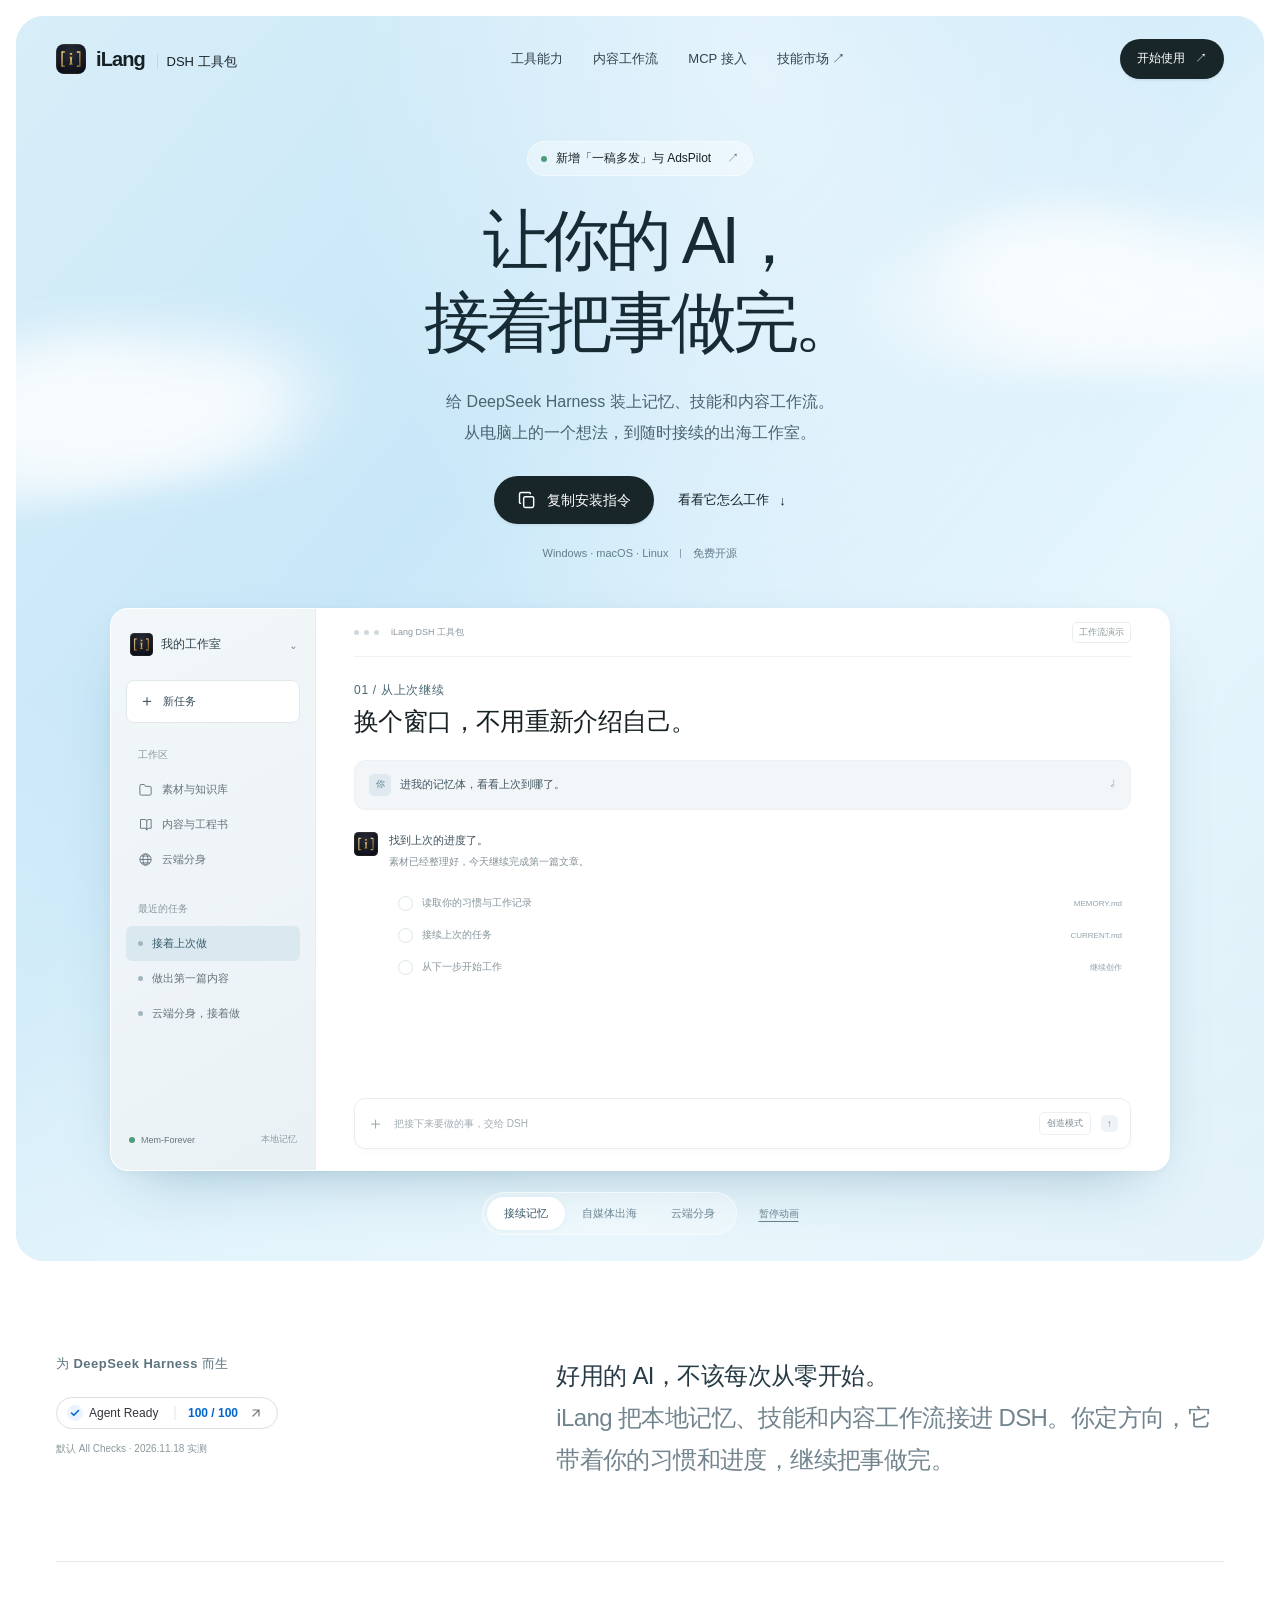
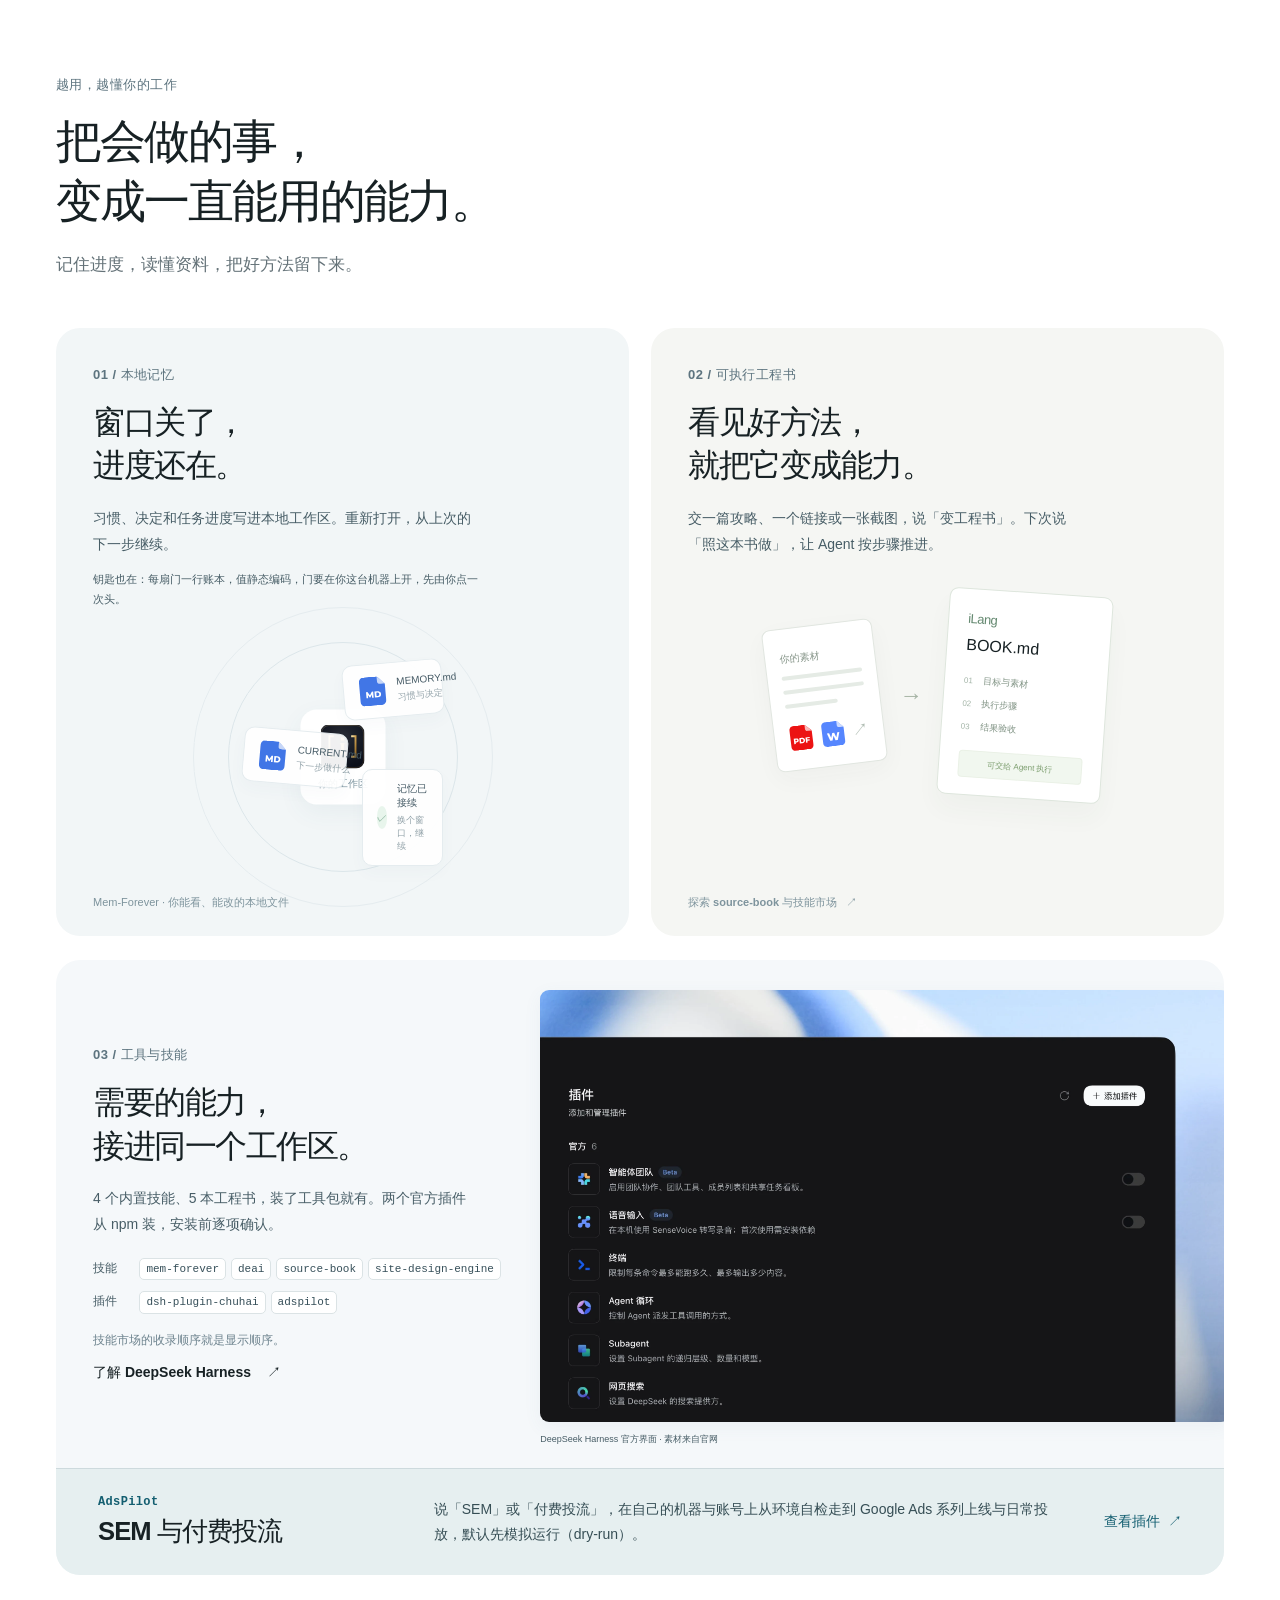
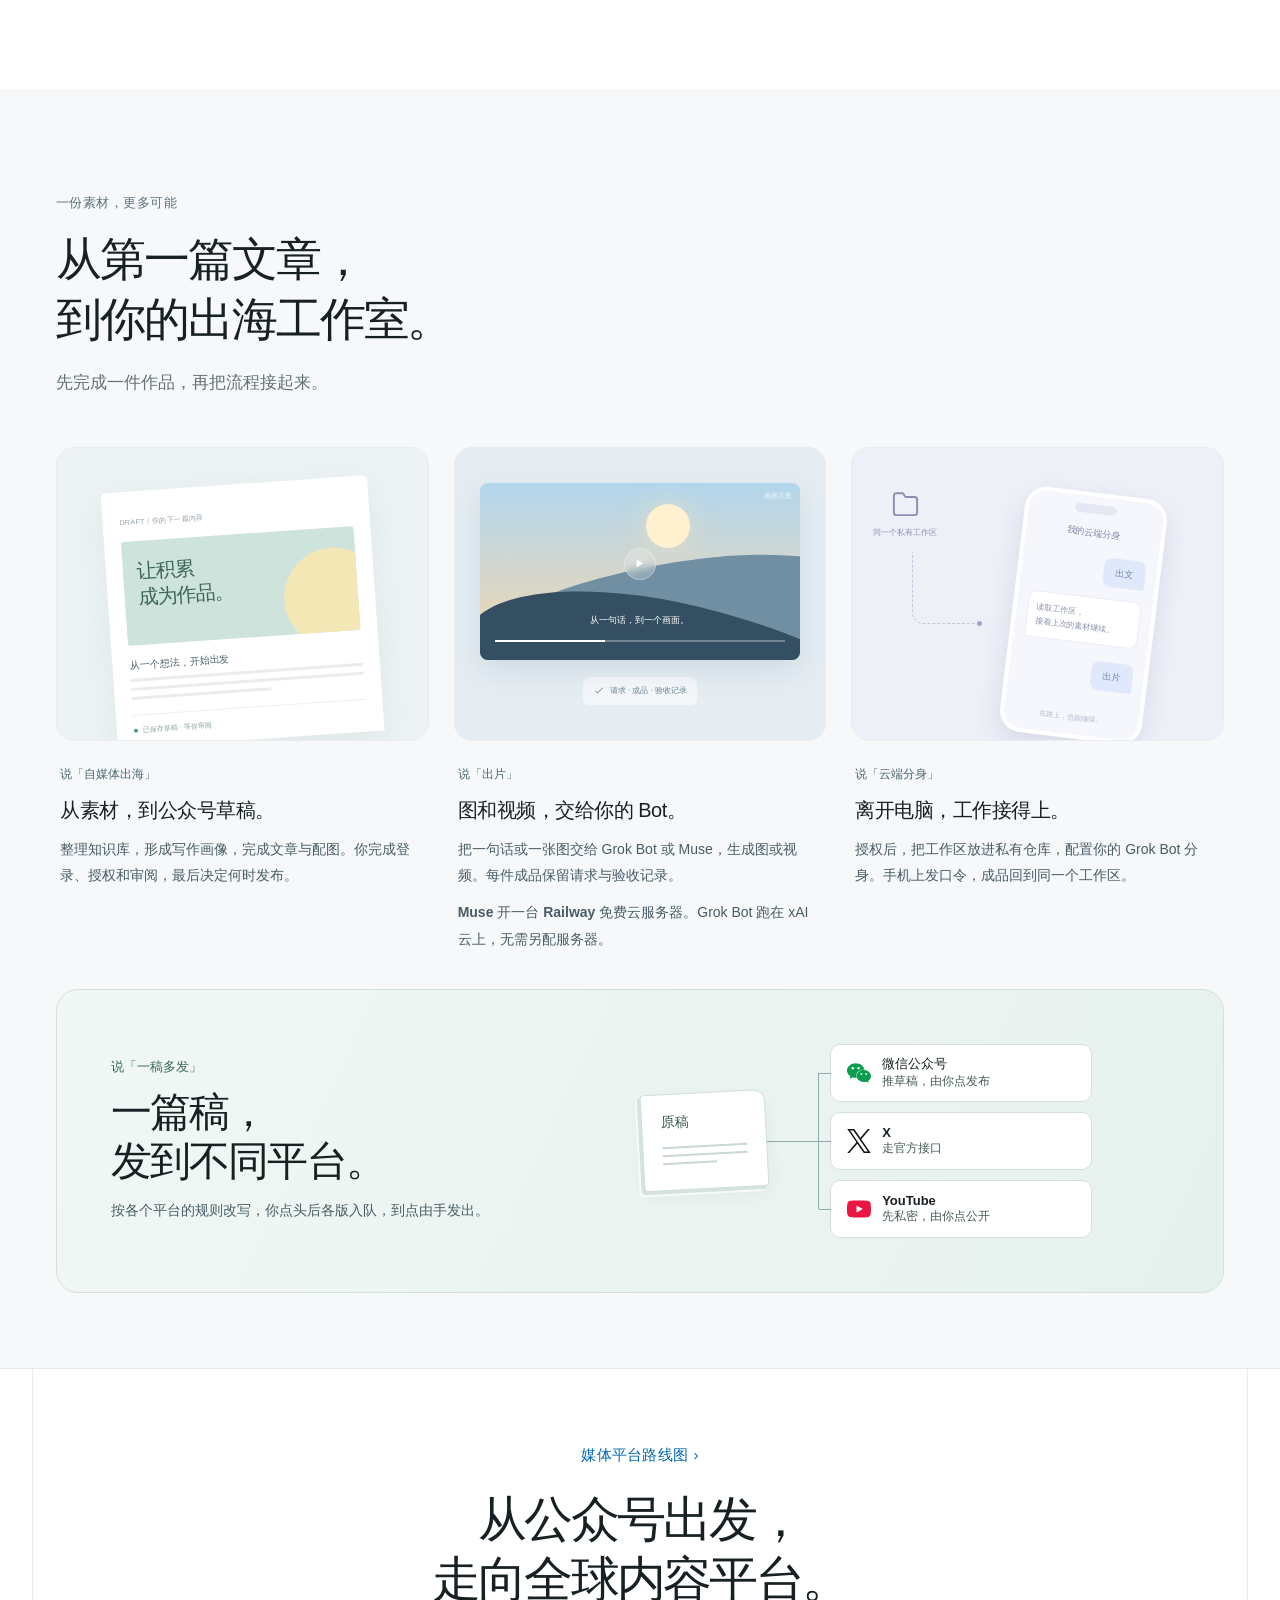
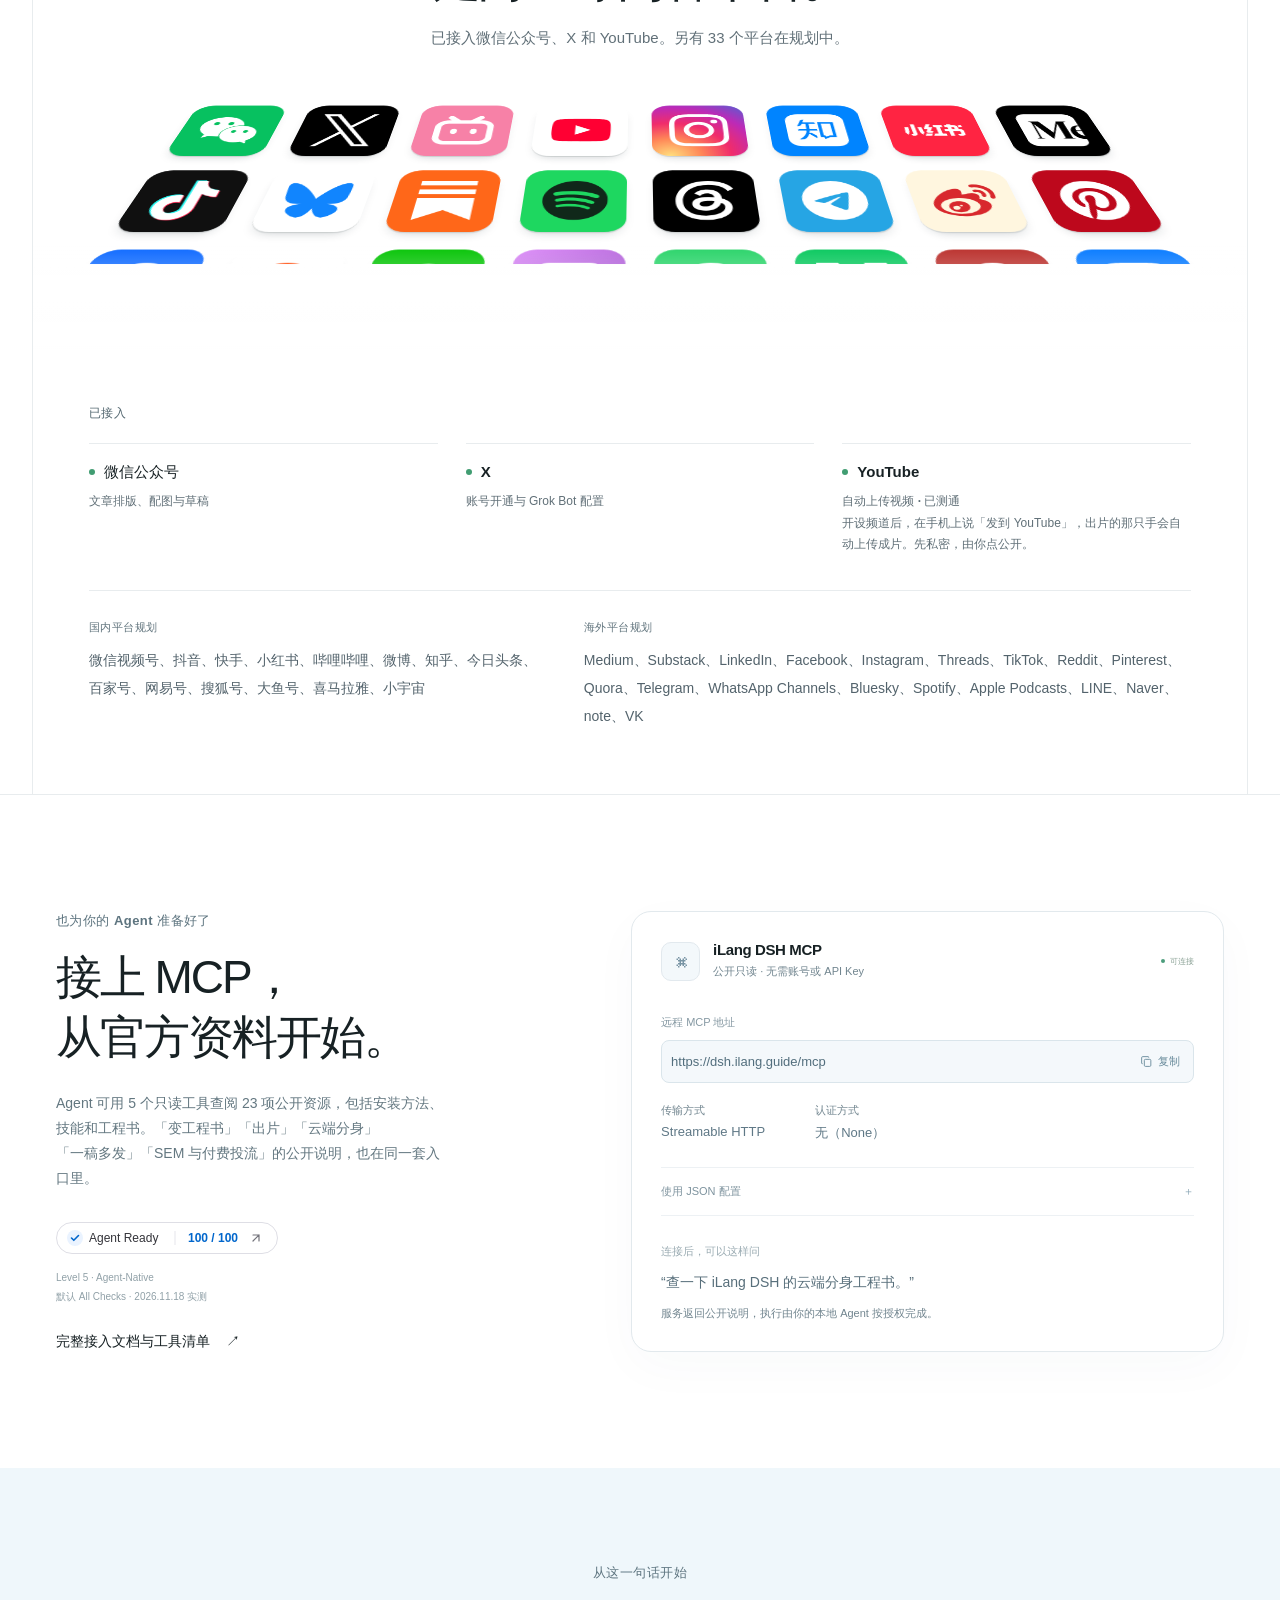
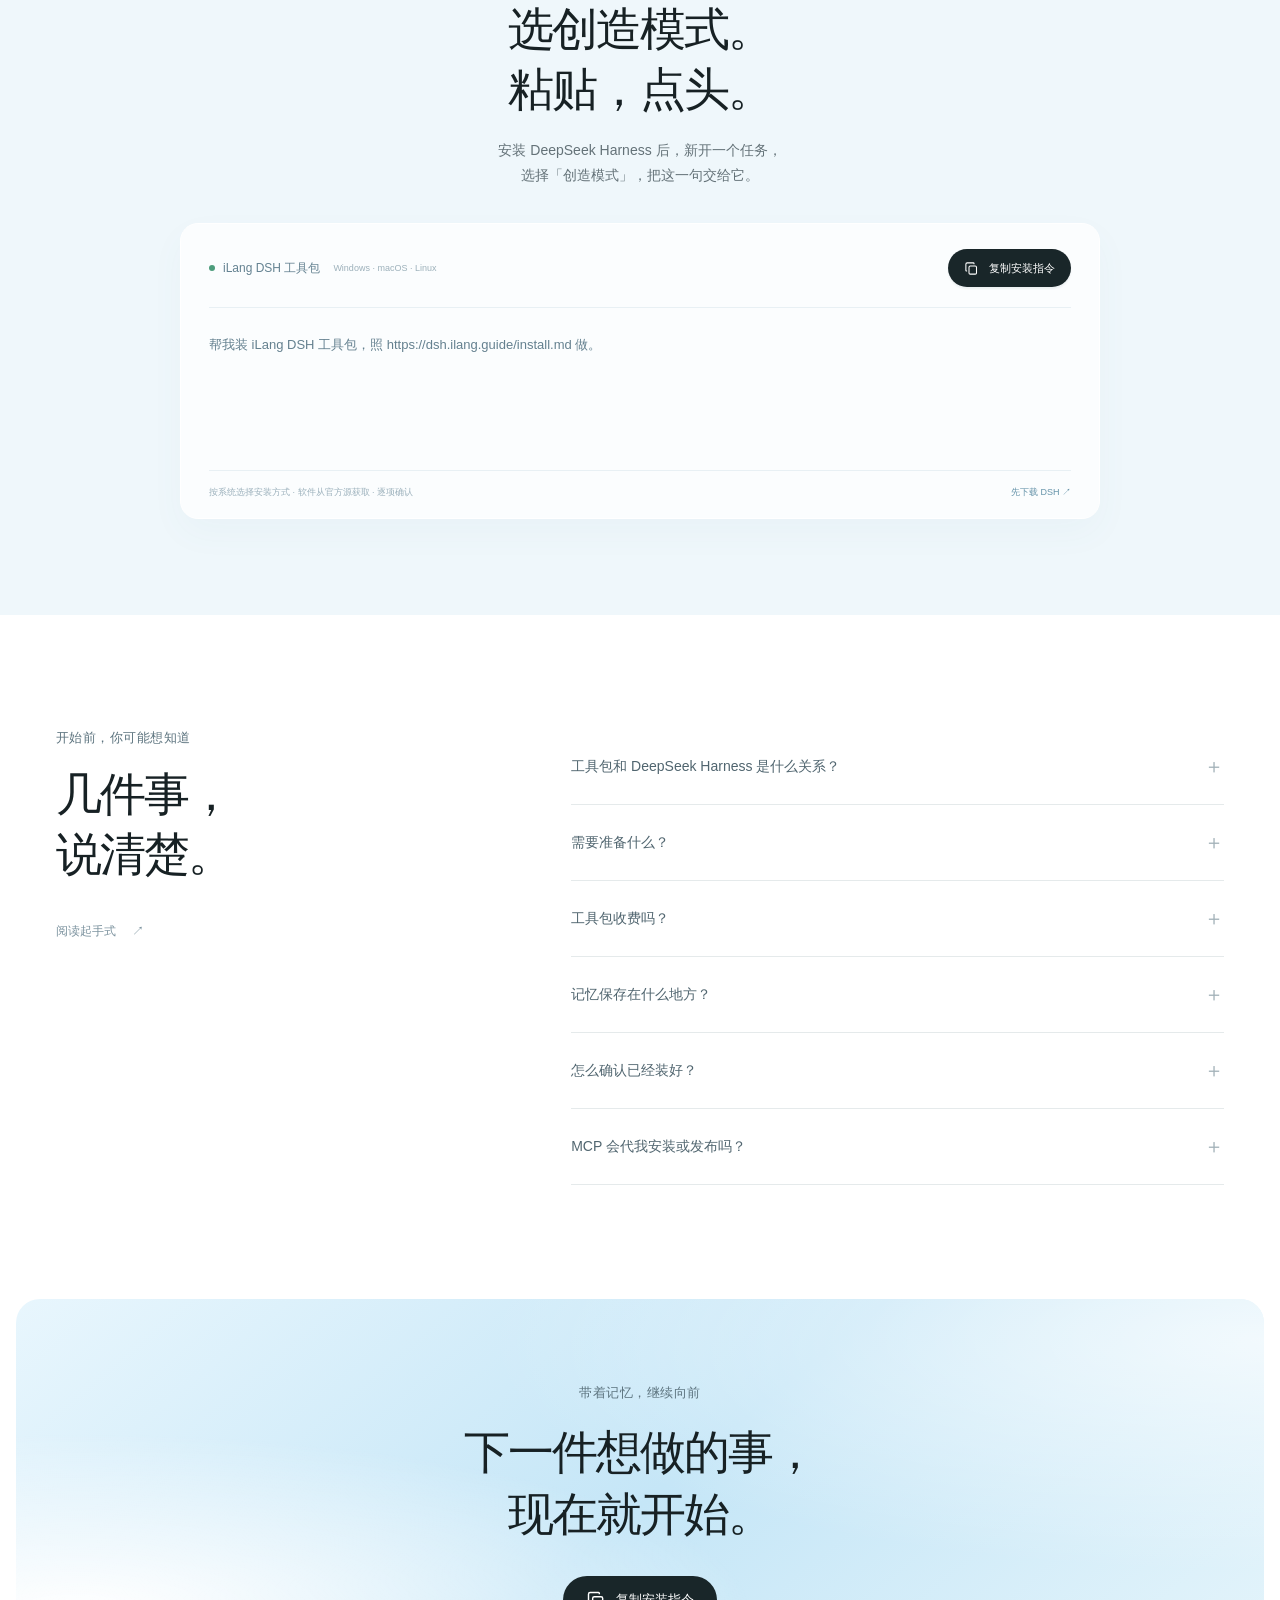
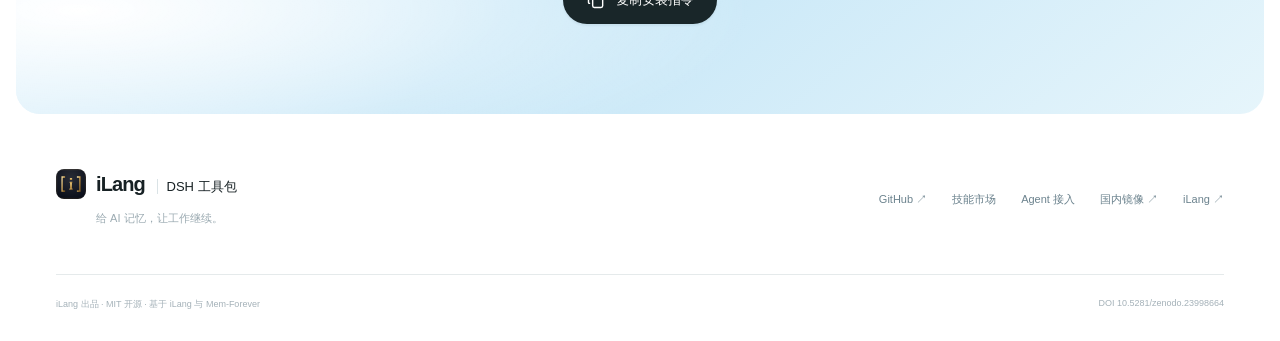
==== commit d31486f7: "install: 那句话换成一句短的，长指令全文改写成给 Agent 读的 docs/install.md 新手贴的只剩「帮我装 iLang DSH 工具包，照 https://dsh.ilang.g" ====
--- a/docs/index.html
+++ b/docs/index.html
@@ -246,7 +246,7 @@
 }</code></pre><p>适用于支持此格式的远程 MCP 客户端。</p></details><div class="mcp-example"><span>连接后，可以这样问</span><p>“查一下 iLang DSH 的云端分身工程书。”</p><small>服务返回公开说明，执行由你的本地 Agent 按授权完成。</small></div></div>
   </div></section>
 
-  <section class="start-section" id="start" aria-labelledby="start-title"><div class="wrap"><div class="section-heading" data-reveal><span class="eyebrow">从这一句话开始</span><h2 id="start-title">选创造模式。<br>粘贴，点头。</h2><p>安装 DeepSeek Harness 后，新开一个任务，<br>选择「创造模式」，把完整指令交给它。</p></div><div class="install-panel" data-reveal><div class="install-top"><div><span class="live-dot"></span> iLang DSH 工具包 <small>Windows · macOS · Linux</small></div><button type="button" class="button button-dark" data-copy-target="install-command"><svg class="icon" aria-hidden="true"><use href="#i-copy"/></svg><span data-copy-label>复制安装指令</span></button></div><label for="install-command" class="sr-only">完整安装指令</label><textarea id="install-command" readonly spellcheck="false" rows="6">帮我把 https://github.com/adsorgcn/DeepSeekHarness 里的 iLang DSH 工具包安装到本地：先确认你现在是创造模式（手里有装插件的工具），不是就先别动手，让我新开一个任务、模式选「创造模式」再贴一遍；然后按我的系统下载并运行仓库里的 bootstrap.ps1（Windows）或 bootstrap.sh（macOS、Linux），打不开 GitHub 就从 https://gitee.com/monetize/DeepSeekHarness 取同名文件；它默认只检测，缺什么软件列给我，逐个征得我同意后再从官方源安装；装完再把官方插件 dsh-plugin-chuhai 装上（问我一次）；哪一步装不上或卡住，你自己想办法修好、装好再往下走，被权限拦了就向我申请一次放行；最后告诉我以后每个新窗口怎么一句话回到这里，还有「自媒体出海」这句话怎么用。</textarea><div class="install-foot"><span>按系统选择安装方式 · 软件从官方源获取 · 逐项确认</span><a href="https://www.deepseek.com/harness/" target="_blank" rel="noopener">先下载 DSH <span aria-hidden="true">↗</span></a></div></div></div></section>
+  <section class="start-section" id="start" aria-labelledby="start-title"><div class="wrap"><div class="section-heading" data-reveal><span class="eyebrow">从这一句话开始</span><h2 id="start-title">选创造模式。<br>粘贴，点头。</h2><p>安装 DeepSeek Harness 后，新开一个任务，<br>选择「创造模式」，把这一句交给它。</p></div><div class="install-panel" data-reveal><div class="install-top"><div><span class="live-dot"></span> iLang DSH 工具包 <small>Windows · macOS · Linux</small></div><button type="button" class="button button-dark" data-copy-target="install-command"><svg class="icon" aria-hidden="true"><use href="#i-copy"/></svg><span data-copy-label>复制安装指令</span></button></div><label for="install-command" class="sr-only">安装指令</label><textarea id="install-command" readonly spellcheck="false" rows="2">帮我装 iLang DSH 工具包，照 https://dsh.ilang.guide/install.md 做。</textarea><div class="install-foot"><span>按系统选择安装方式 · 软件从官方源获取 · 逐项确认</span><a href="https://www.deepseek.com/harness/" target="_blank" rel="noopener">先下载 DSH <span aria-hidden="true">↗</span></a></div></div></div></section>
 
   <section class="section wrap faq-section" id="faq" aria-labelledby="faq-title"><div><span class="eyebrow">开始前，你可能想知道</span><h2 id="faq-title">几件事，<br>说清楚。</h2><a class="link" href="https://github.com/adsorgcn/DeepSeekHarness/blob/main/dsh-新手起手式.md" target="_blank" rel="noopener">阅读起手式 <span aria-hidden="true">↗</span></a></div><div class="faq-list">
     <details><summary>工具包和 DeepSeek Harness 是什么关系？<span>＋</span></summary><p>DeepSeek Harness 是 DeepSeek 的桌面 Agent 工具。iLang DSH 工具包是 iLang 为它提供的开源工具包，接入本地记忆、安装工具、技能和内容工作流。</p></details>
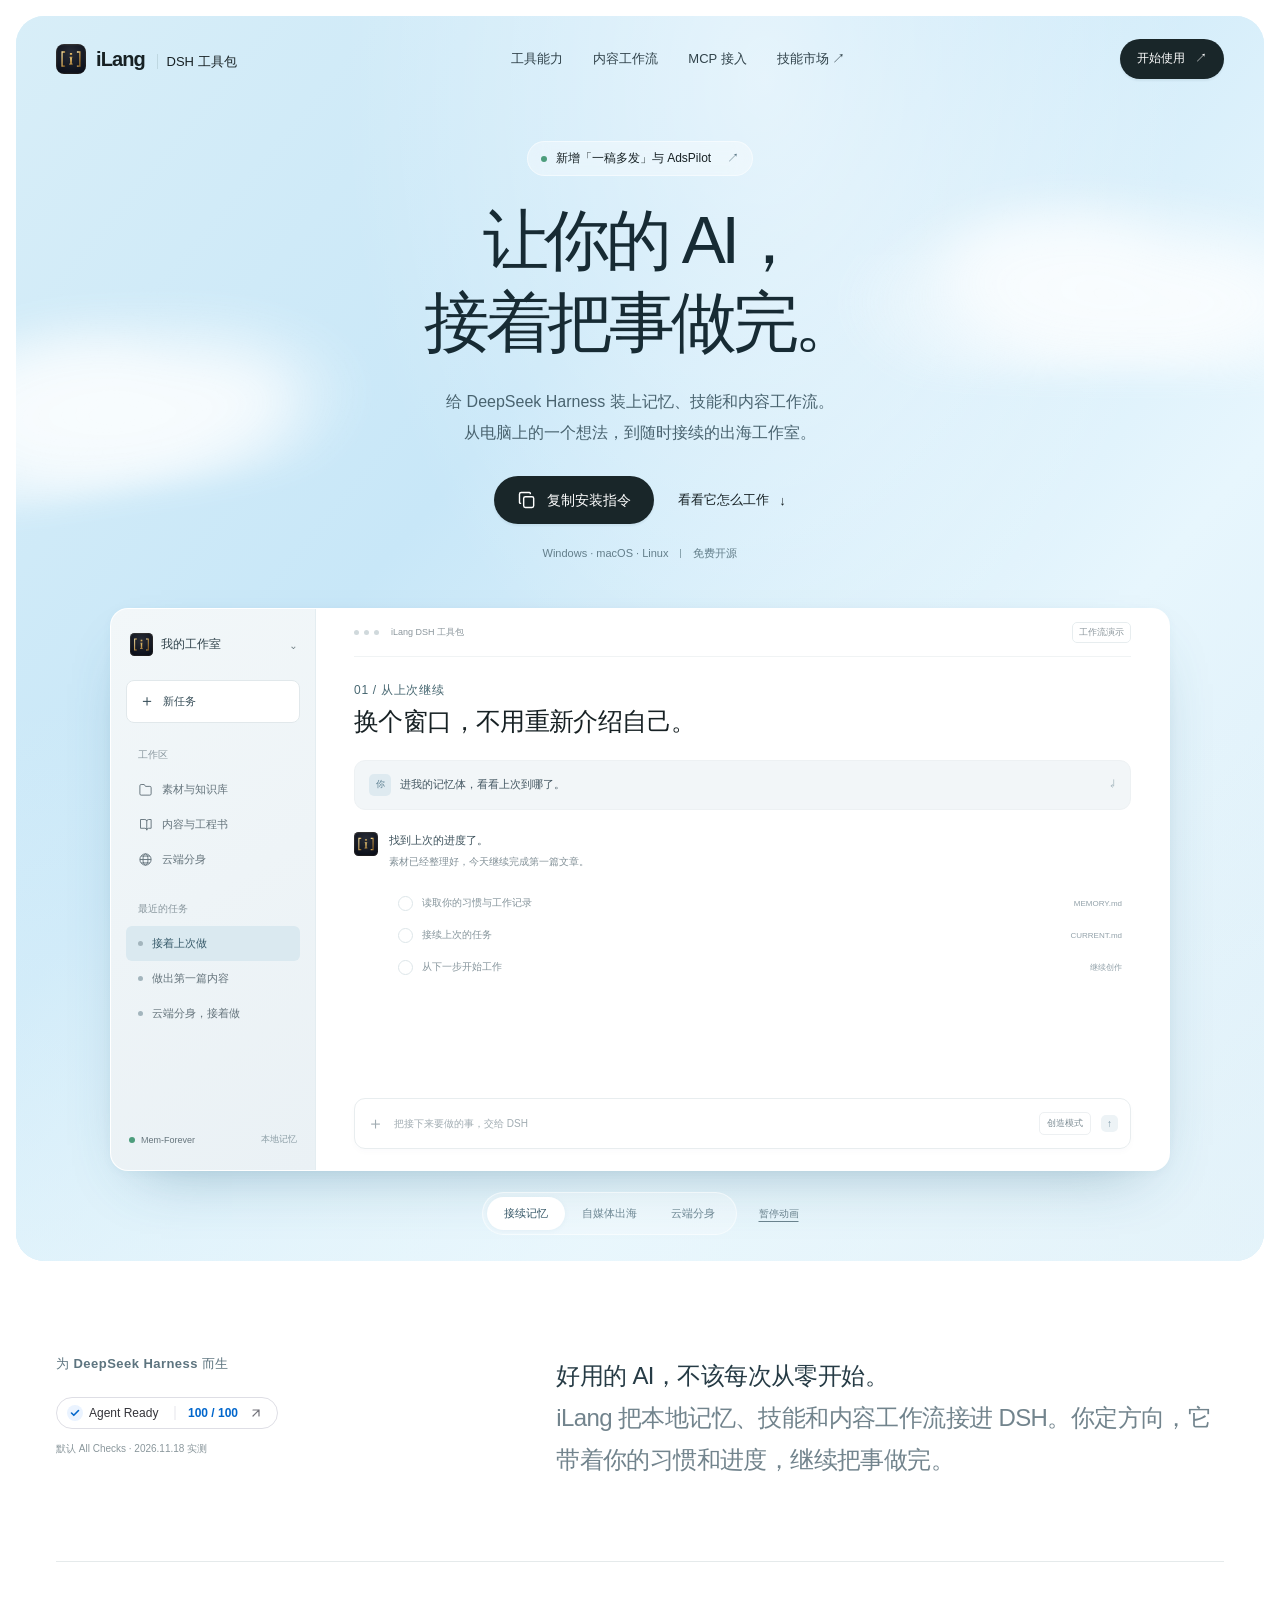
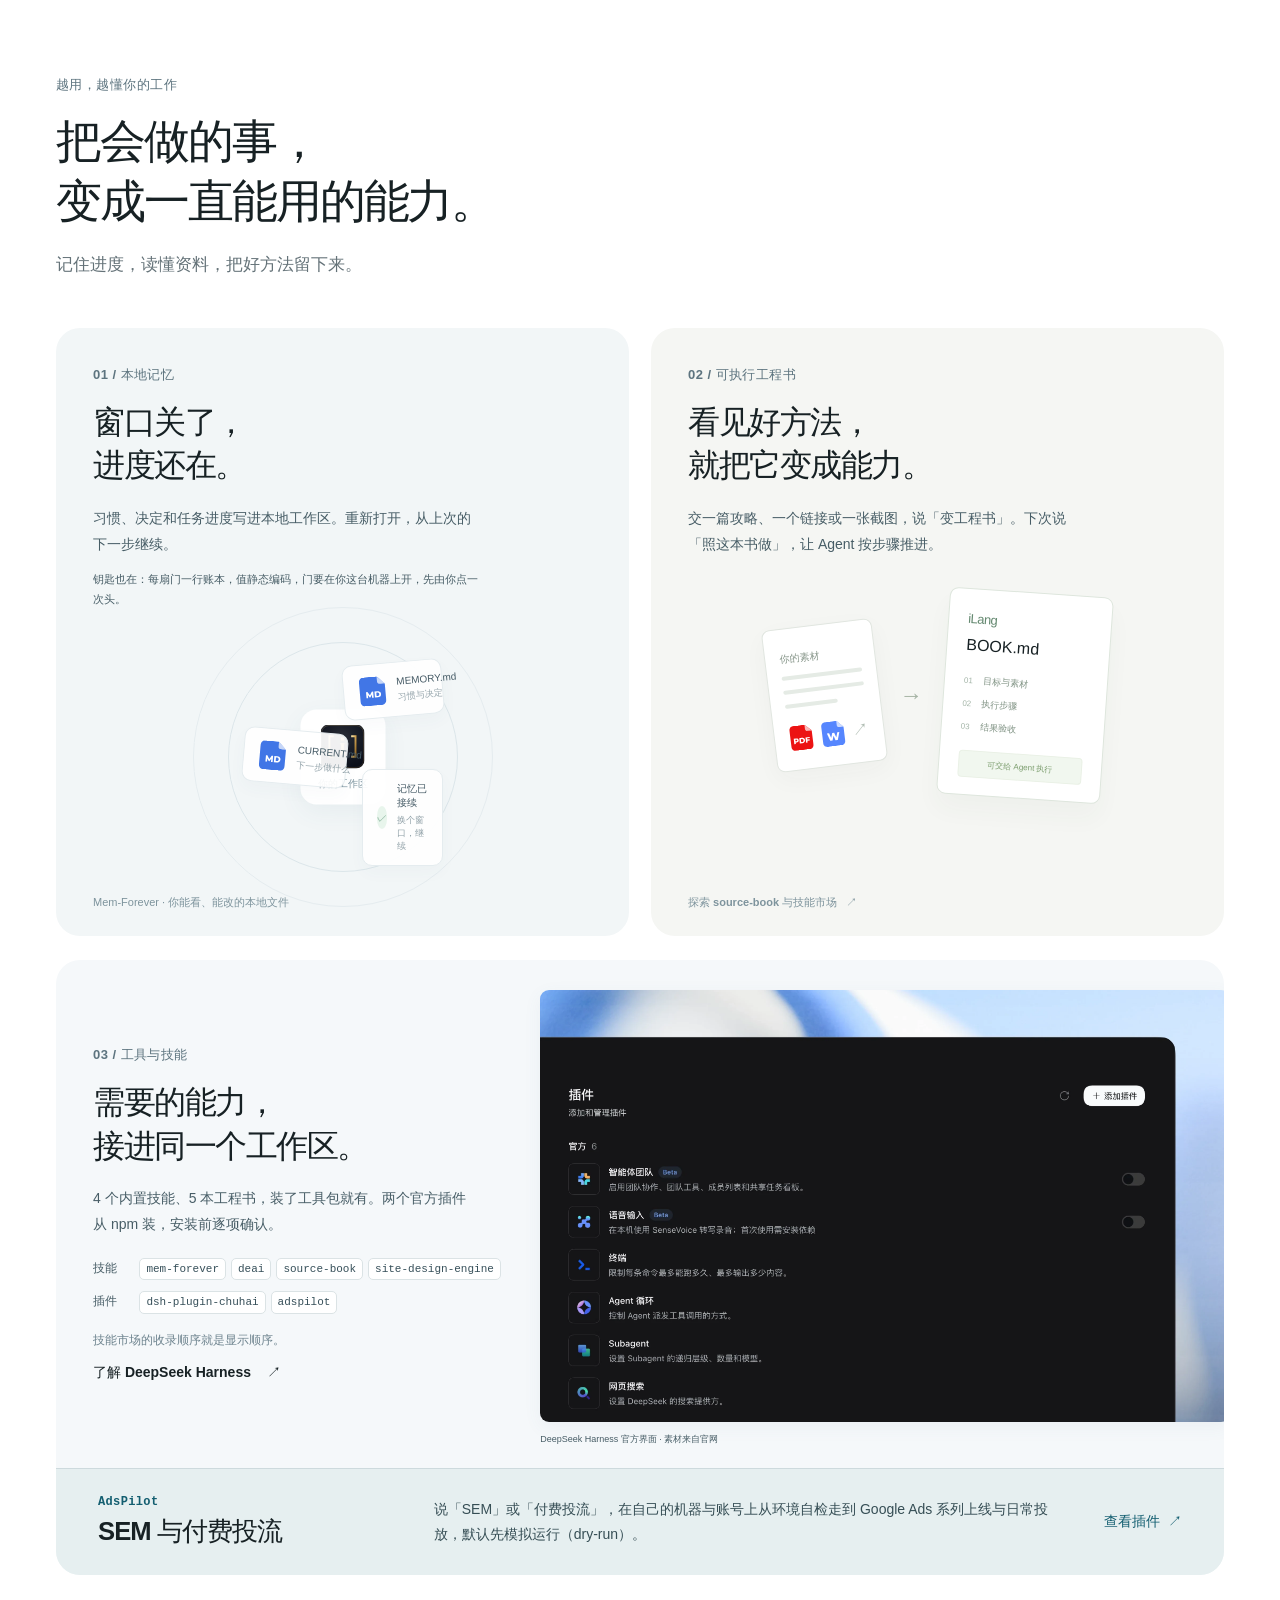
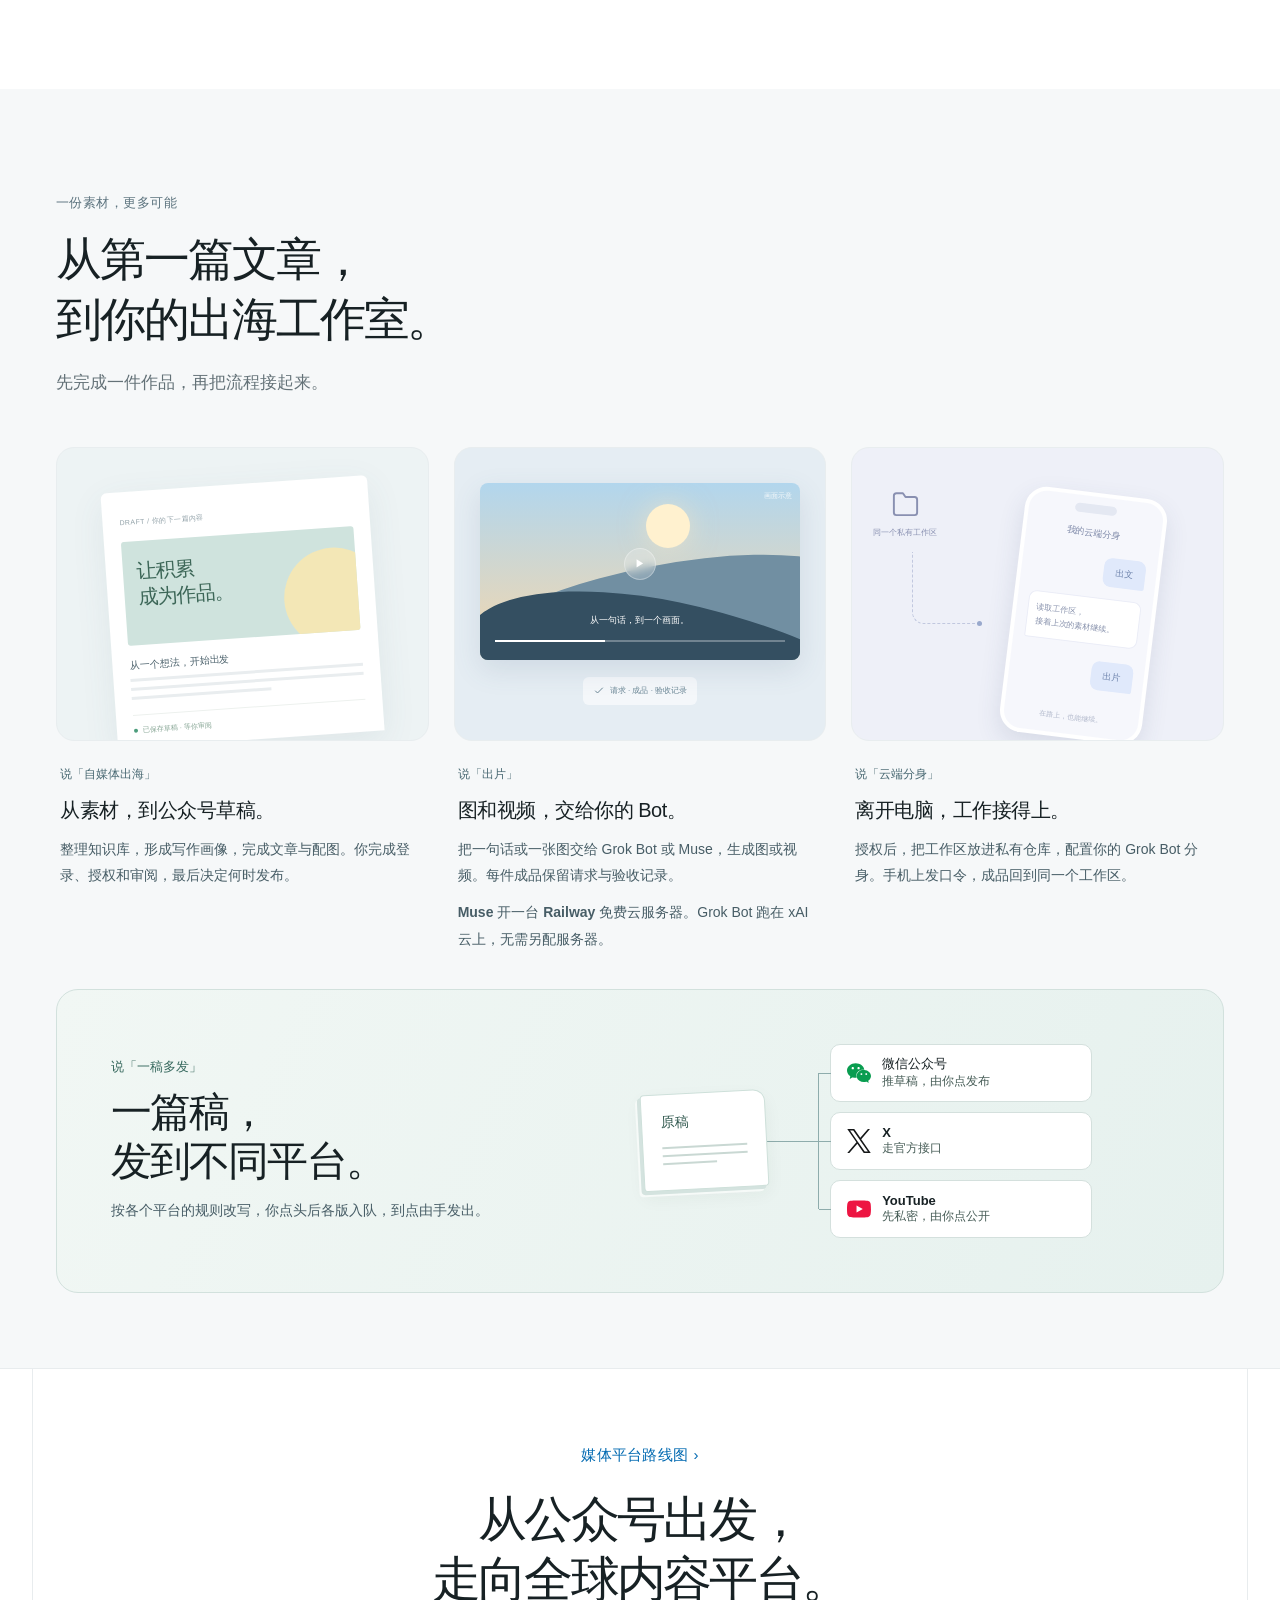
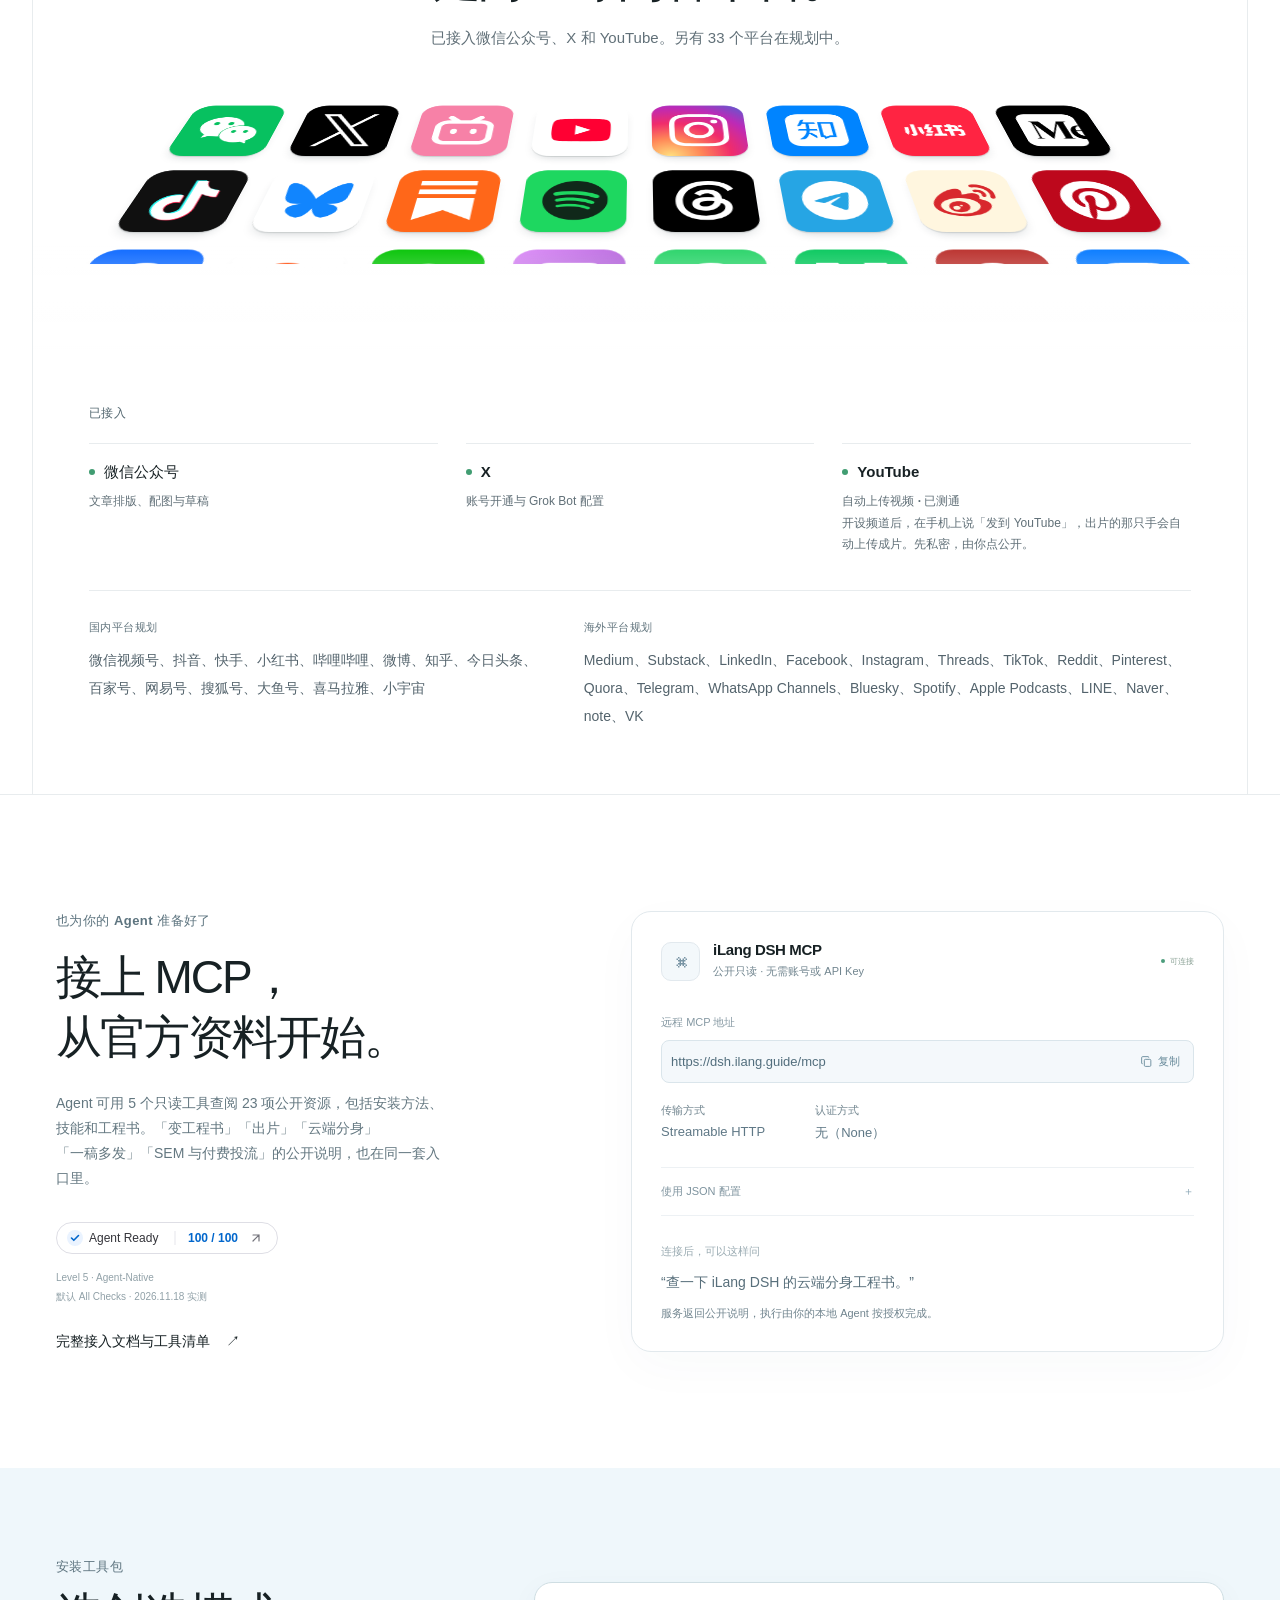
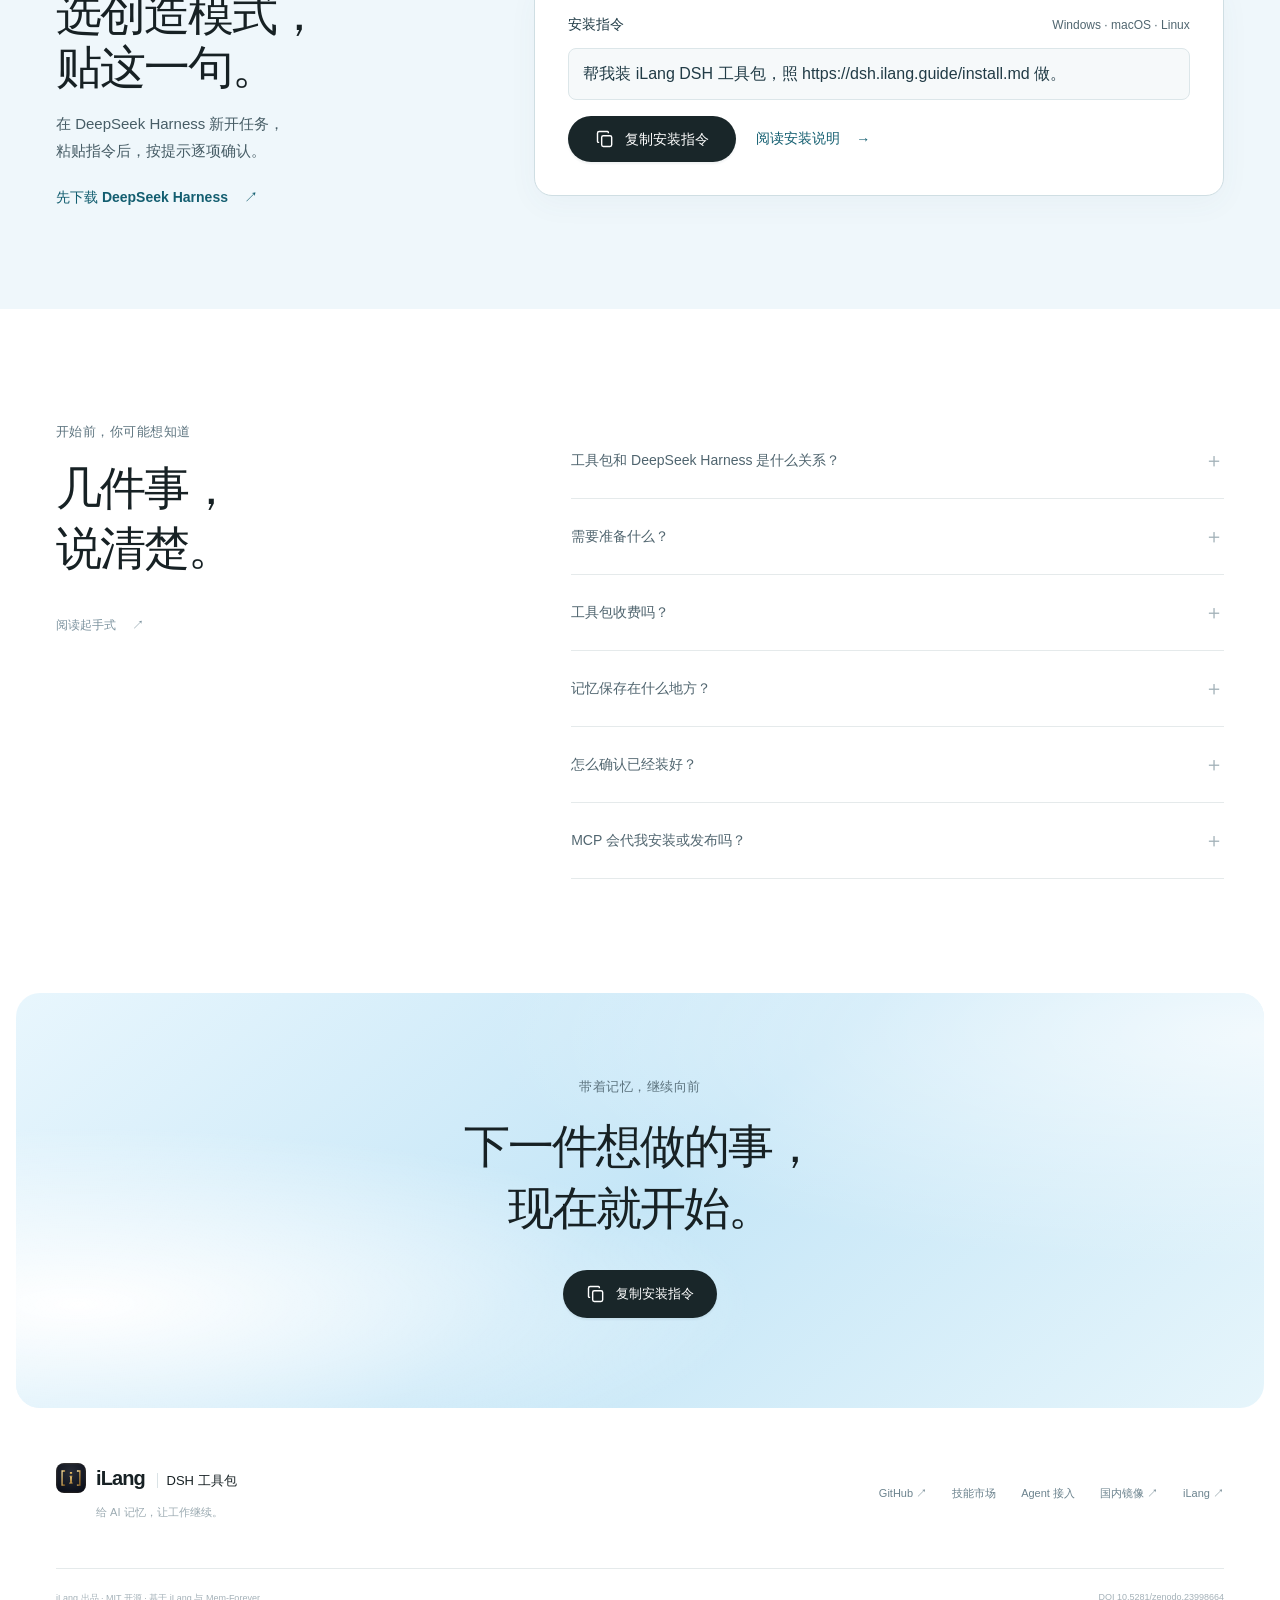
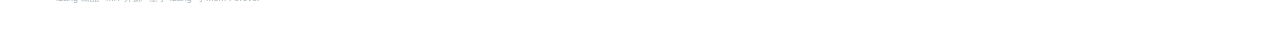
==== commit d141f290: "让首页的短安装指令可以就地复制" ====
--- a/docs/index.html
+++ b/docs/index.html
@@ -79,7 +79,7 @@
   <link rel="icon" type="image/svg+xml" href="/favicon.svg">
   <link rel="stylesheet" href="landing.css?v=20261118.1">
   <link rel="stylesheet" href="platforms.css?v=20261118.1">
-  <link rel="stylesheet" href="redesign.css?v=20261119">
+  <link rel="stylesheet" href="redesign.css?v=20261119&amp;rev=1147">
   <script src="landing.js?v=20261118.1" defer></script>
   <link rel="alternate" type="text/markdown" href="https://dsh.ilang.guide/llms-full.txt">
   <link rel="api-catalog" href="https://dsh.ilang.guide/.well-known/api-catalog">
@@ -246,7 +246,27 @@
 }</code></pre><p>适用于支持此格式的远程 MCP 客户端。</p></details><div class="mcp-example"><span>连接后，可以这样问</span><p>“查一下 iLang DSH 的云端分身工程书。”</p><small>服务返回公开说明，执行由你的本地 Agent 按授权完成。</small></div></div>
   </div></section>
 
-  <section class="start-section" id="start" aria-labelledby="start-title"><div class="wrap"><div class="section-heading" data-reveal><span class="eyebrow">从这一句话开始</span><h2 id="start-title">选创造模式。<br>粘贴，点头。</h2><p>安装 DeepSeek Harness 后，新开一个任务，<br>选择「创造模式」，把这一句交给它。</p></div><div class="install-panel" data-reveal><div class="install-top"><div><span class="live-dot"></span> iLang DSH 工具包 <small>Windows · macOS · Linux</small></div><button type="button" class="button button-dark" data-copy-target="install-command"><svg class="icon" aria-hidden="true"><use href="#i-copy"/></svg><span data-copy-label>复制安装指令</span></button></div><label for="install-command" class="sr-only">安装指令</label><textarea id="install-command" readonly spellcheck="false" rows="2">帮我装 iLang DSH 工具包，照 https://dsh.ilang.guide/install.md 做。</textarea><div class="install-foot"><span>按系统选择安装方式 · 软件从官方源获取 · 逐项确认</span><a href="https://www.deepseek.com/harness/" target="_blank" rel="noopener">先下载 DSH <span aria-hidden="true">↗</span></a></div></div></div></section>
+  <section class="start-section" id="start" aria-labelledby="start-title">
+    <div class="wrap start-layout">
+      <div class="section-heading" data-reveal>
+        <span class="eyebrow">安装工具包</span>
+        <h2 id="start-title">选创造模式，<br>贴这一句。</h2>
+        <p>在 DeepSeek Harness 新开任务，粘贴指令后，按提示逐项确认。</p>
+        <a class="link" href="https://www.deepseek.com/harness/" target="_blank" rel="noopener">先下载 DeepSeek Harness <span aria-hidden="true">↗</span></a>
+      </div>
+      <div class="install-panel" data-reveal>
+        <div class="install-top">
+          <label for="install-command">安装指令</label>
+          <span>Windows · macOS · Linux</span>
+        </div>
+        <textarea id="install-command" readonly spellcheck="false" rows="2">帮我装 iLang DSH 工具包，照 https://dsh.ilang.guide/install.md 做。</textarea>
+        <div class="install-actions">
+          <button type="button" class="button button-dark" data-copy-target="install-command" data-copy-name="安装指令"><svg class="icon" aria-hidden="true"><use href="#i-copy"/></svg><span data-copy-label>复制安装指令</span></button>
+          <a class="link" href="install.md">阅读安装说明 <span aria-hidden="true">→</span></a>
+        </div>
+      </div>
+    </div>
+  </section>
 
   <section class="section wrap faq-section" id="faq" aria-labelledby="faq-title"><div><span class="eyebrow">开始前，你可能想知道</span><h2 id="faq-title">几件事，<br>说清楚。</h2><a class="link" href="https://github.com/adsorgcn/DeepSeekHarness/blob/main/dsh-新手起手式.md" target="_blank" rel="noopener">阅读起手式 <span aria-hidden="true">↗</span></a></div><div class="faq-list">
     <details><summary>工具包和 DeepSeek Harness 是什么关系？<span>＋</span></summary><p>DeepSeek Harness 是 DeepSeek 的桌面 Agent 工具。iLang DSH 工具包是 iLang 为它提供的开源工具包，接入本地记忆、安装工具、技能和内容工作流。</p></details>
--- a/docs/redesign.css
+++ b/docs/redesign.css
@@ -258,3 +258,89 @@
   .dispatch-targets li { gap: 8px; padding-inline: 9px; }
   .dispatch-targets svg { width: 20px; height: 20px; }
 }
+
+/* The install prompt is a single copyable sentence. */
+.start-section {
+  text-align: left;
+  padding-block: clamp(56px, 7vw, 100px);
+}
+
+.start-layout {
+  display: grid;
+  grid-template-columns: minmax(0, .75fr) minmax(0, 1.25fr);
+  align-items: center;
+  gap: clamp(30px, 5vw, 72px);
+}
+
+.start-layout .section-heading { margin: 0; }
+.start-layout .section-heading h2 { margin-block: 12px 15px; line-height: 1.16; }
+.start-layout .section-heading p {
+  max-width: 25em;
+  font-size: 15px;
+  color: var(--dsh-caption);
+  text-wrap: balance;
+}
+.start-layout .section-heading .link { margin-top: 12px; }
+
+.start-layout .install-panel {
+  width: 100%;
+  min-width: 0;
+  padding: clamp(20px, 2.6vw, 34px);
+  background: #fff;
+  border: 1px solid #cfdee3;
+  border-radius: 18px;
+  box-shadow: 0 8px 30px #3e5e6f0b;
+}
+
+.start-layout .install-top {
+  align-items: baseline;
+  border: 0;
+  padding: 0;
+  gap: 12px;
+}
+
+.install-top label {
+  font-size: 14px;
+  font-weight: 600;
+  color: #203b46;
+}
+
+.install-top > span { color: #506670; font-size: 12px; }
+
+.start-layout #install-command {
+  display: block;
+  margin: 14px 0 16px;
+  padding: 12px 14px;
+  min-height: 0;
+  border: 1px solid #dce6e9;
+  border-radius: 8px;
+  background: #f6f9fa;
+  color: #213b46;
+  font: inherit;
+  font-size: 16px;
+  line-height: 1.6;
+  overflow-wrap: anywhere;
+}
+@supports (field-sizing: content) {
+  .start-layout #install-command { field-sizing: content; }
+}
+
+.install-actions { display: flex; flex-wrap: wrap; align-items: center; gap: 6px 20px; }
+.install-actions .button { inline-size: 10.5rem; max-inline-size: 100%; min-height: 44px; justify-content: center; }
+.start-layout .link { display: inline-flex; align-items: center; min-height: 44px; color: var(--dsh-action); }
+.start-layout .link:hover { text-decoration: underline; text-underline-offset: 4px; }
+
+@media (max-width: 800px) {
+  .start-layout { grid-template-columns: 1fr; gap: 22px; max-width: 620px; }
+  .start-layout .section-heading h2 br { display: none; }
+  .start-layout .section-heading p { max-width: none; }
+  .start-layout .section-heading .link { margin-top: 2px; }
+}
+
+@media (max-width: 480px) {
+  .start-layout { gap: 16px; }
+  .start-layout .install-panel { padding: 18px 15px; }
+  .start-layout .install-top > span { font-size: 11px; }
+  .start-layout #install-command { font-size: 15px; padding: 10px 12px; }
+  .start-layout .section-heading h2 { font-size: 32px; }
+}
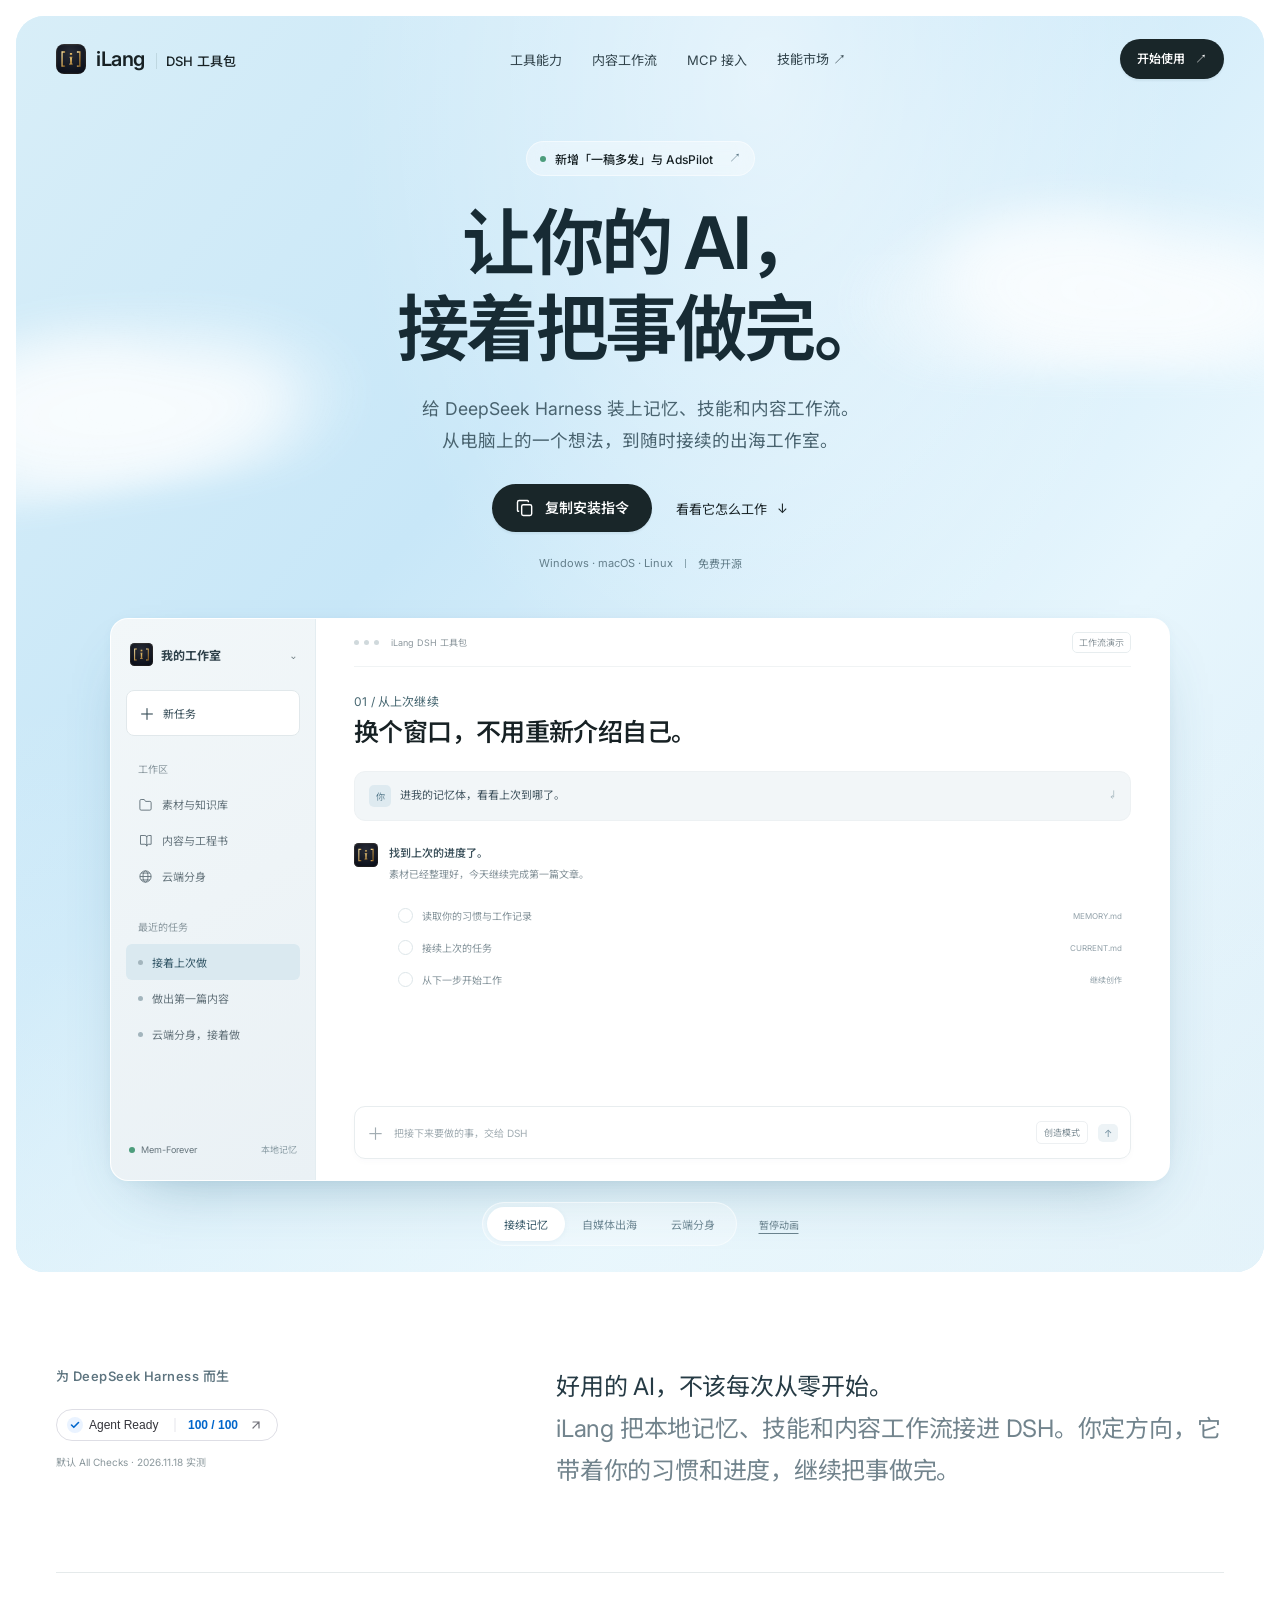
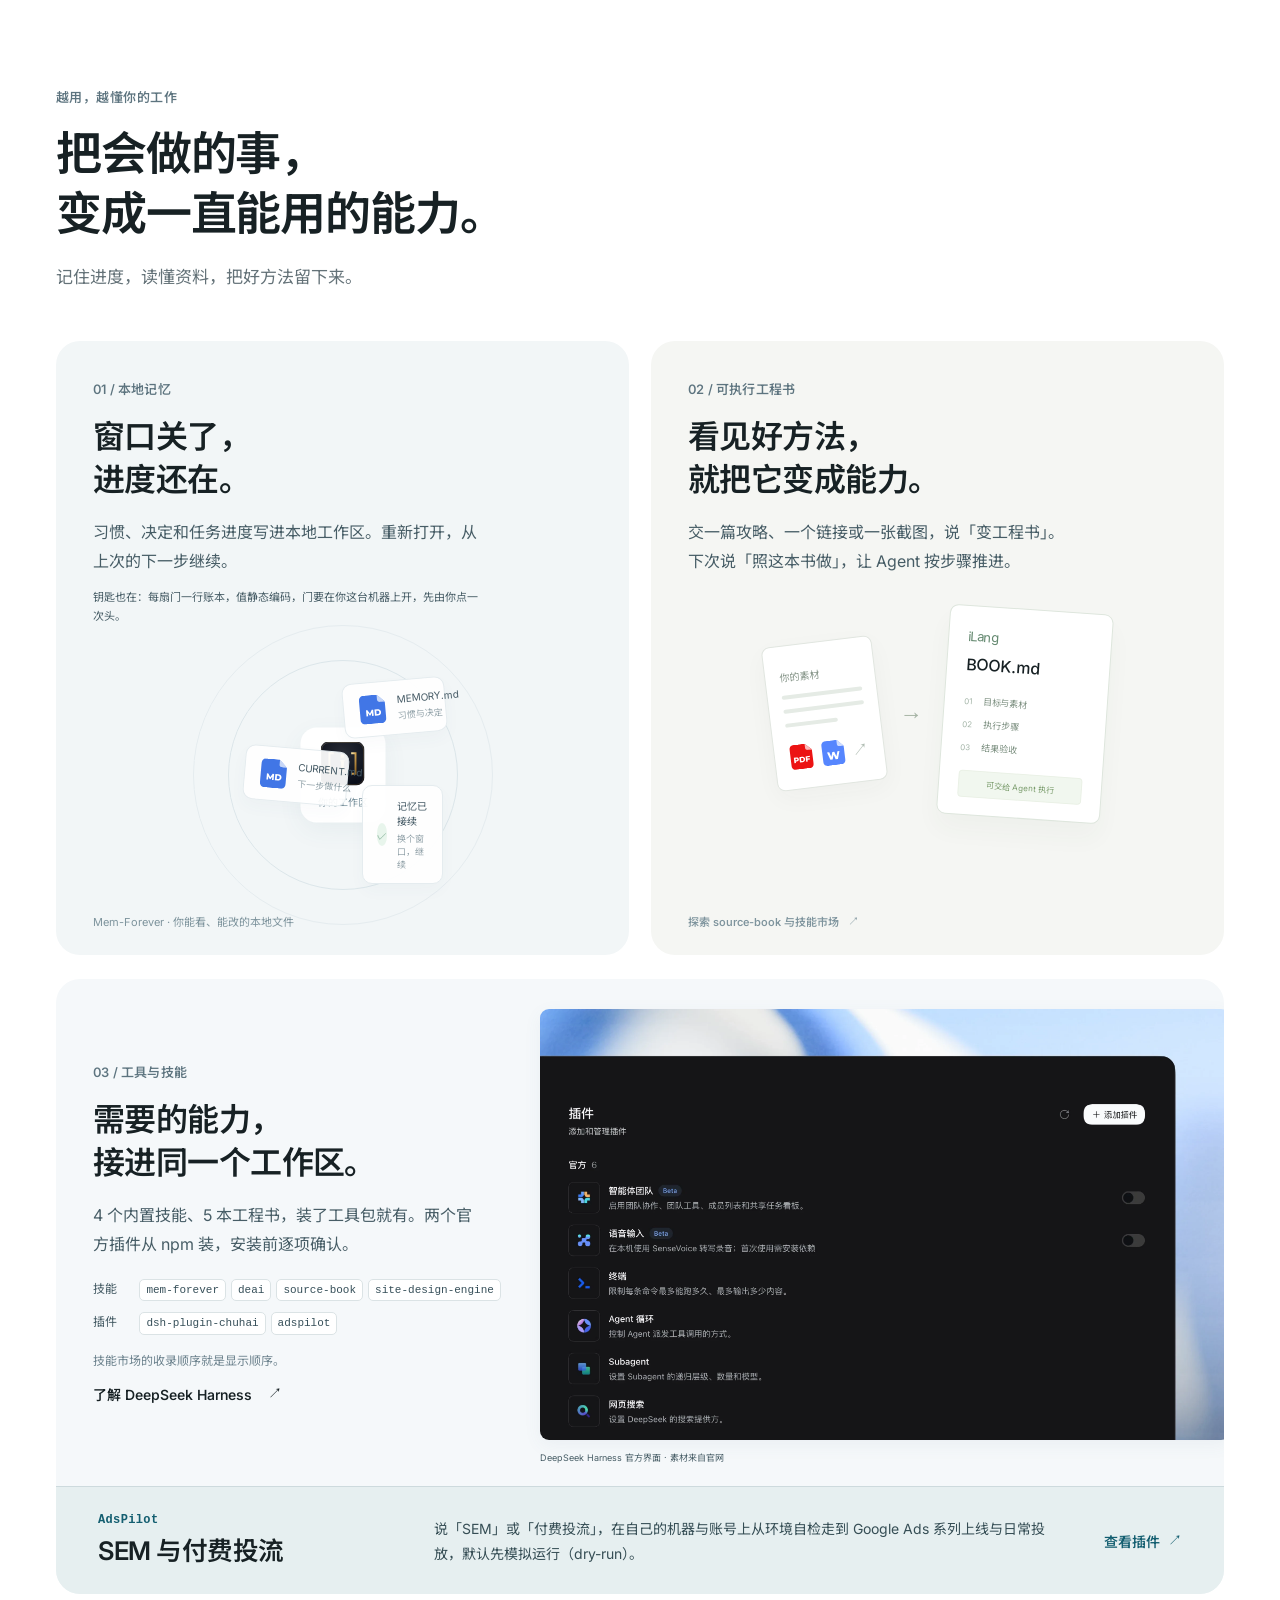
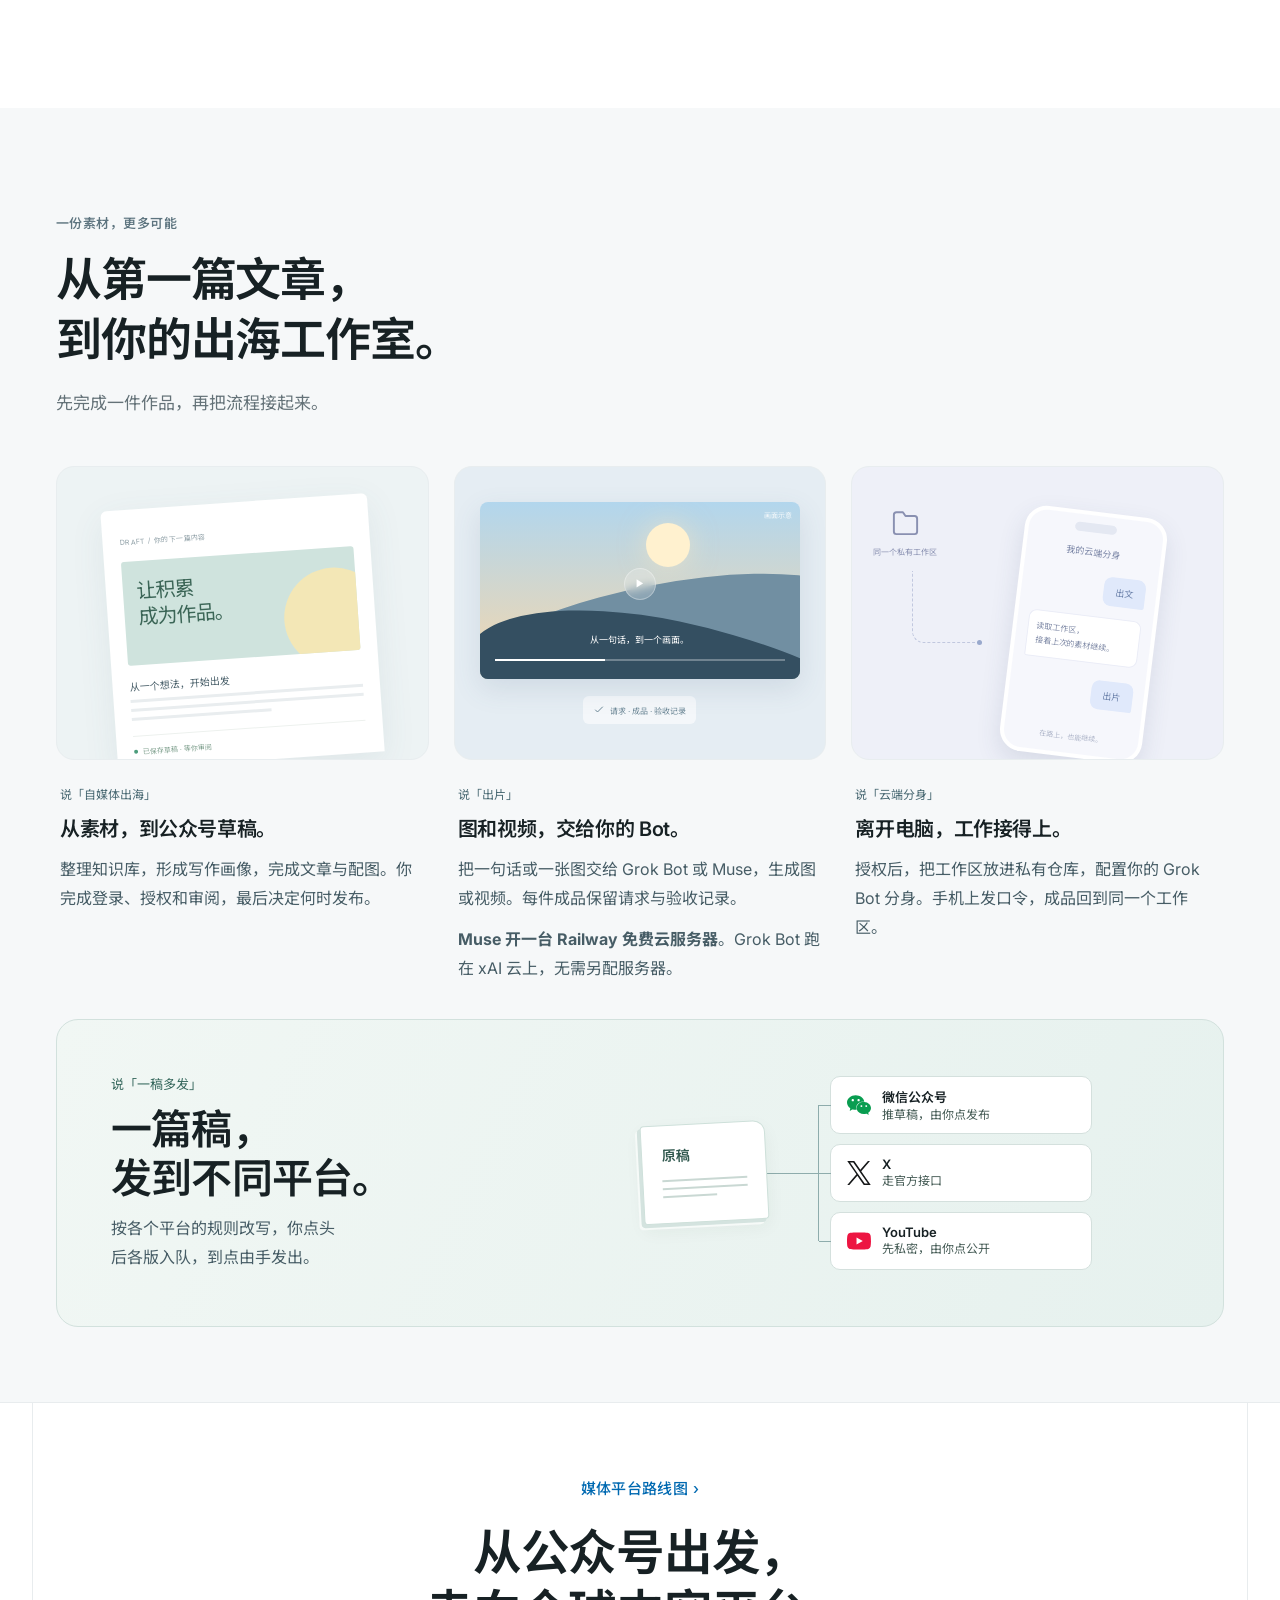
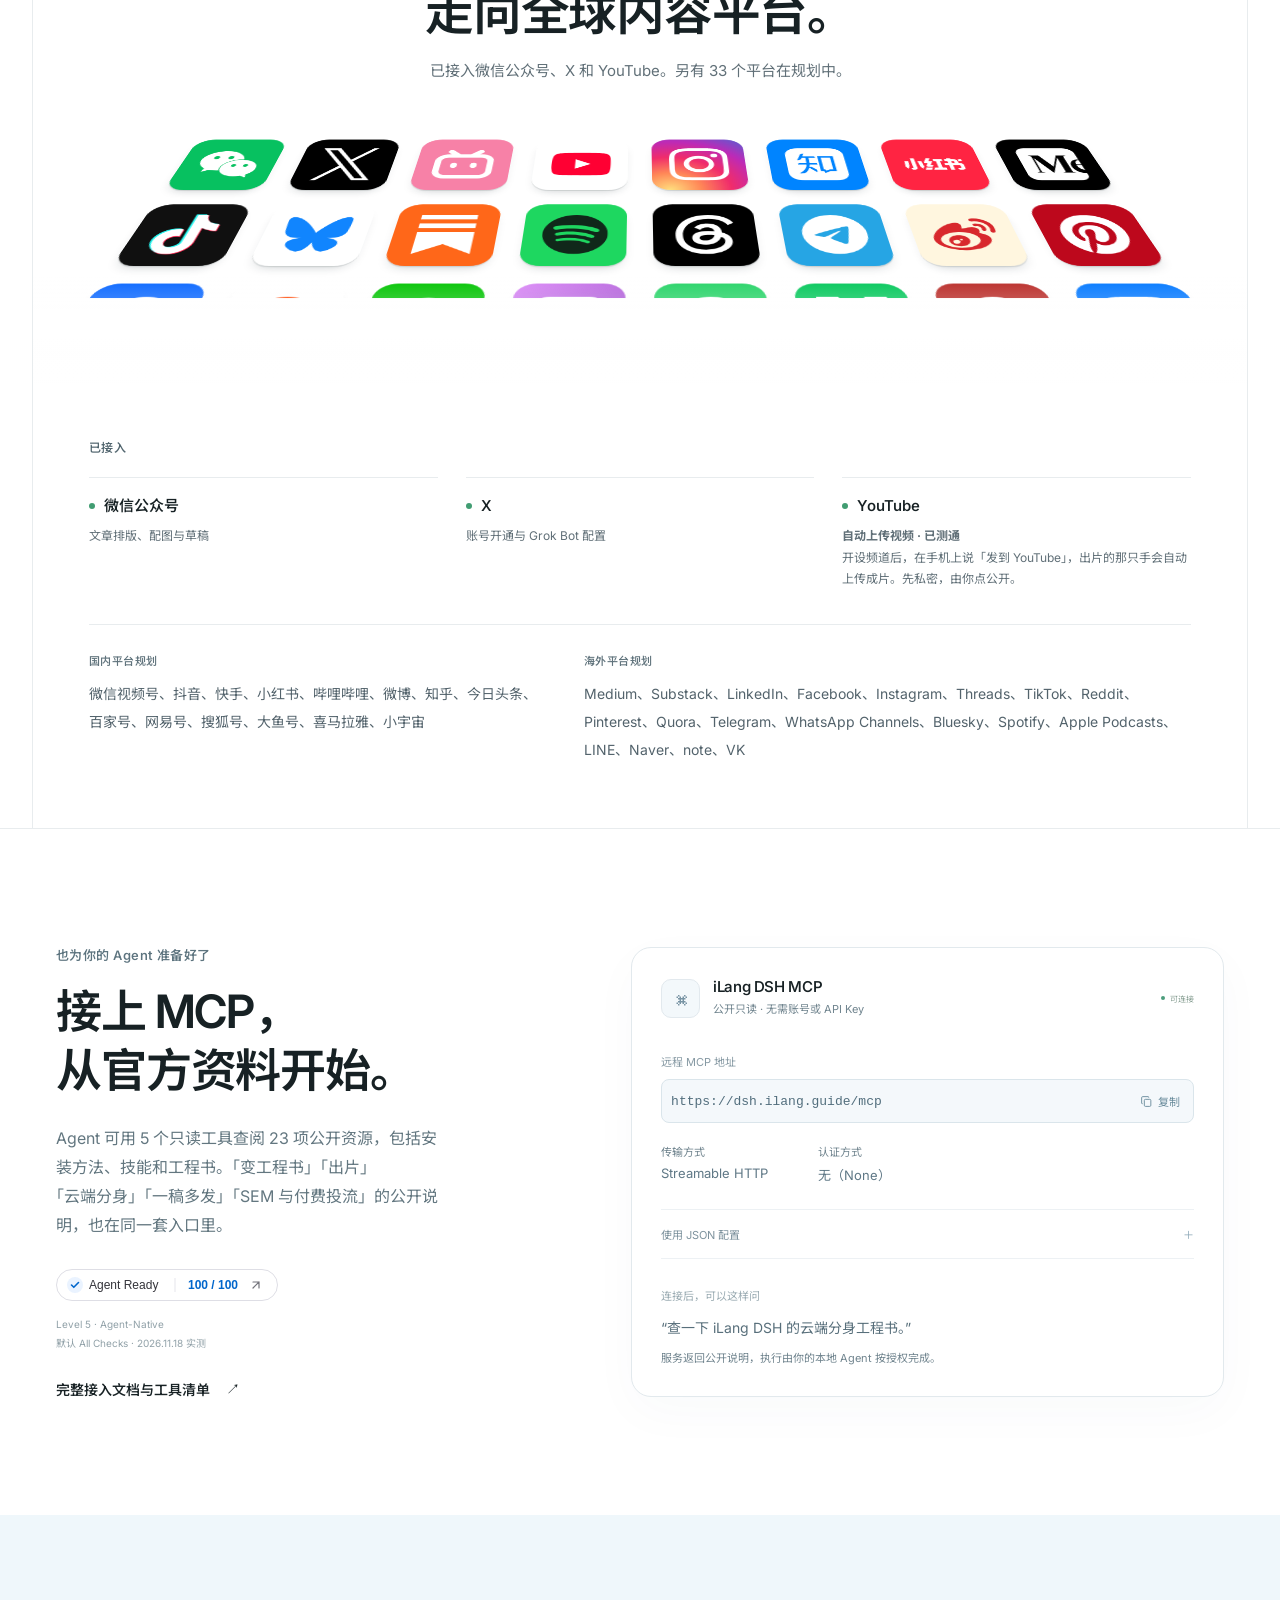
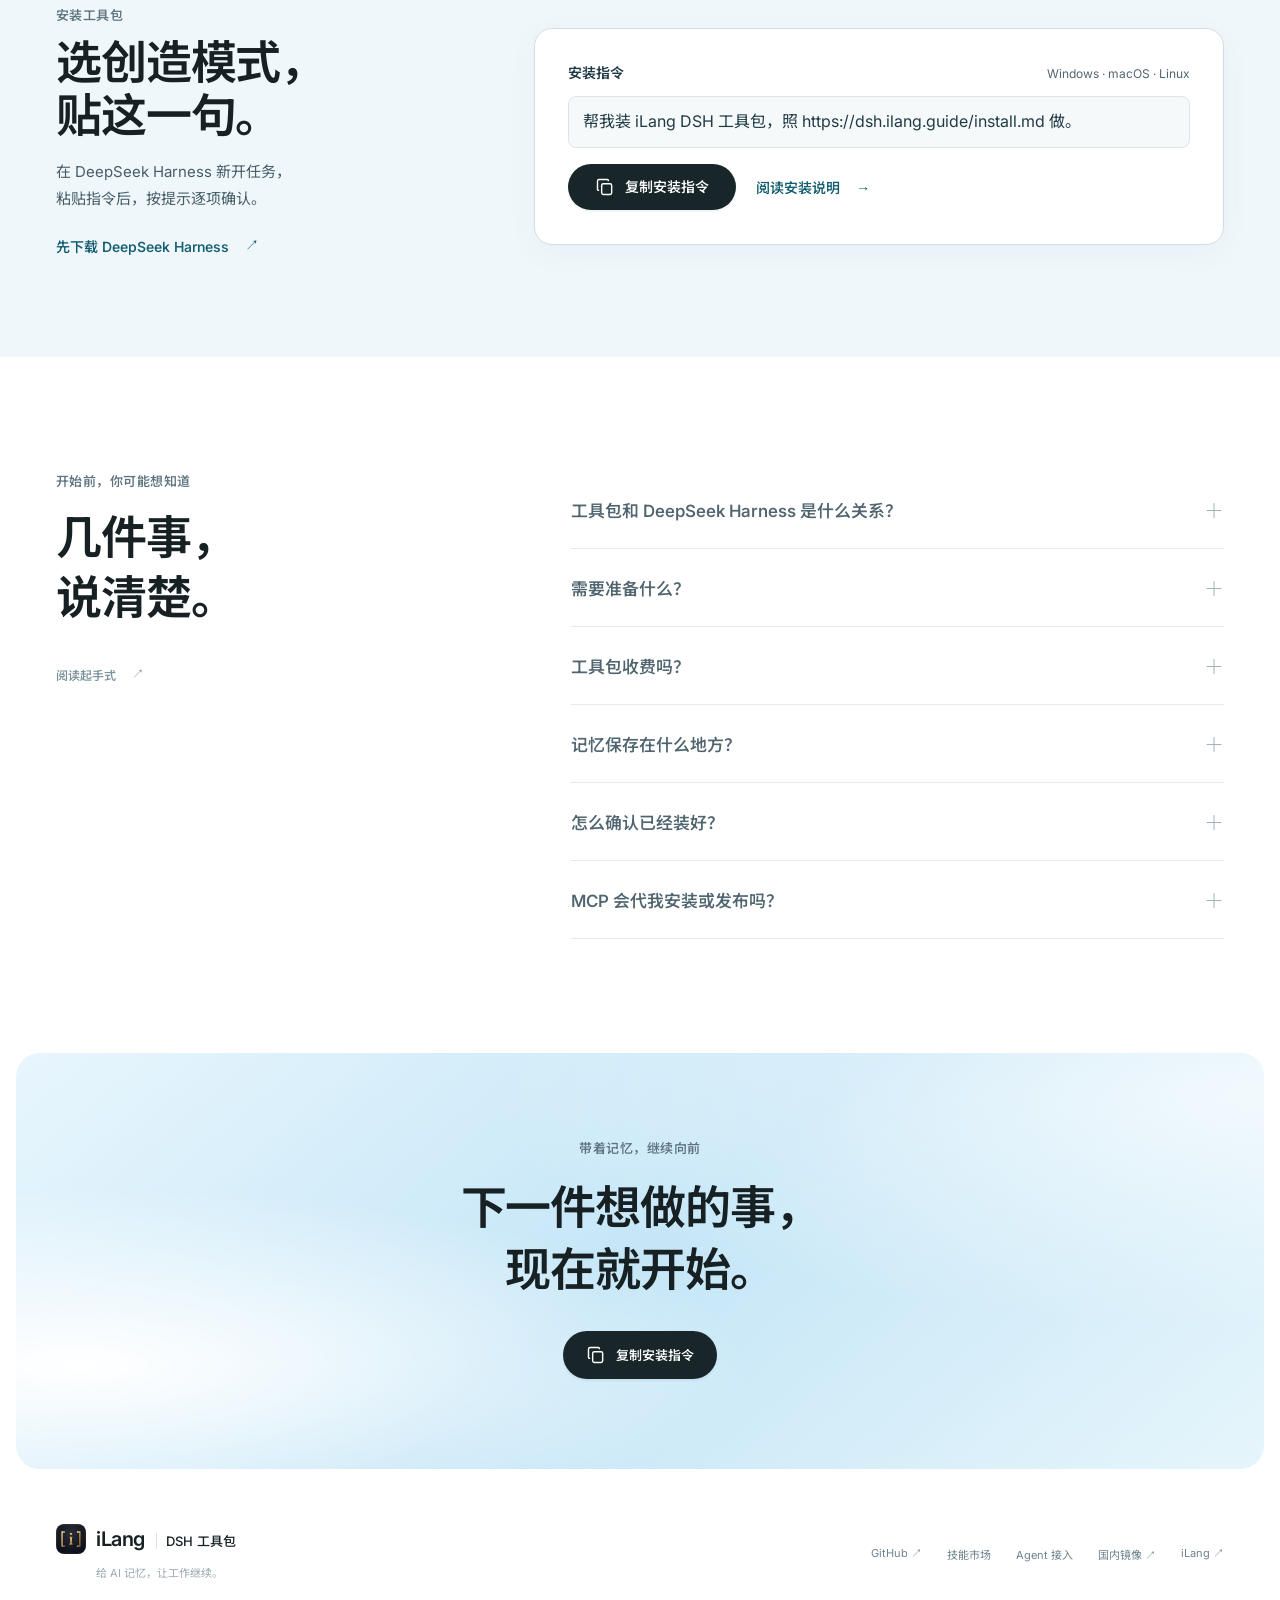
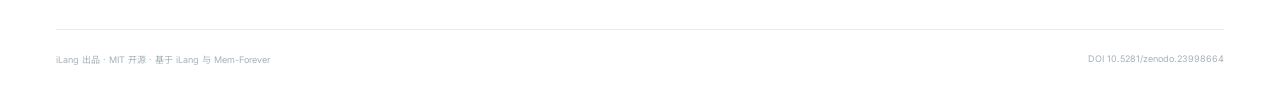
==== commit 33946bc4: "重设计能市场并统一全站中英文字体" ====
--- a/docs/index.html
+++ b/docs/index.html
@@ -4,7 +4,8 @@
   <meta charset="utf-8">
   <meta name="viewport" content="width=device-width, initial-scale=1">
   <meta name="color-scheme" content="light">
-  <link rel="stylesheet" href="external-browser.css?v=20261113">
+  <link rel="preload" href="assets/fonts/noto-sans-sc-ui.woff2" as="font" type="font/woff2" crossorigin>
+  <link rel="stylesheet" href="external-browser.css?v=20261119.1">
   <script src="external-browser.js?v=20261113"></script>
   <meta name="theme-color" content="#eefaff">
   <meta name="description" content="iLang DSH 工具包是面向 DeepSeek Harness 用户的开源工具包，提供本地记忆、内容工作流、出片、云端分身与公开 MCP 接入。复制安装指令、逐项确认，让新窗口接着上次的进度工作。支持 Windows、macOS 和 Linux。">
@@ -77,9 +78,10 @@
   }
   </script>
   <link rel="icon" type="image/svg+xml" href="/favicon.svg">
-  <link rel="stylesheet" href="landing.css?v=20261118.1">
+  <link rel="stylesheet" href="landing.css?v=20261119.1">
   <link rel="stylesheet" href="platforms.css?v=20261118.1">
-  <link rel="stylesheet" href="redesign.css?v=20261119&amp;rev=1147">
+  <link rel="stylesheet" href="typography.css?v=20261119.1">
+  <link rel="stylesheet" href="redesign.css?v=20261119.2">
   <script src="landing.js?v=20261118.1" defer></script>
   <link rel="alternate" type="text/markdown" href="https://dsh.ilang.guide/llms-full.txt">
   <link rel="api-catalog" href="https://dsh.ilang.guide/.well-known/api-catalog">
@@ -112,7 +114,7 @@
       <div class="hero-copy">
         <a class="release-note" href="https://github.com/adsorgcn/DeepSeekHarness/blob/main/CHANGELOG.md" target="_blank" rel="noopener"><span class="live-dot"></span> 新增「一稿多发」与 AdsPilot <span aria-hidden="true">↗</span></a>
         <h1 id="hero-title">让你的 AI，<br>接着把事做完。</h1>
-        <p>给 DeepSeek Harness 装上记忆、技能和内容工作流。<br>从电脑上的一个想法，到随时接续的出海工作室。</p>
+        <p>给 DeepSeek Harness 装上记忆、技能和<span class="keep-phrase">内容工作流。</span><br>从电脑上的一个想法，到随时接续的<span class="keep-phrase">出海工作室。</span></p>
         <div class="hero-actions"><button class="button button-dark" type="button" data-copy-target="install-command"><svg class="icon" aria-hidden="true"><use href="#i-copy"/></svg><span data-copy-label>复制安装指令</span></button><a class="hero-secondary" href="#demo">看看它怎么工作 <span aria-hidden="true">↓</span></a></div>
         <span class="hero-platforms">Windows · macOS · Linux <i></i> 免费开源</span>
       </div>
--- a/docs/external-browser.css
+++ b/docs/external-browser.css
@@ -1,7 +1,7 @@
 html.dsh-external-browser{overflow:hidden!important;background:#fbfaf7!important}
 html.dsh-external-browser body{visibility:hidden!important;margin:0!important}
 html.dsh-external-browser body>:not(#dsh-external-browser-guard){display:none!important}
-#dsh-external-browser-guard{visibility:visible!important;display:block!important;position:fixed;inset:0;z-index:2147483647;overflow:auto;background:#fbfaf7;color:#24232c;font-family:system-ui,-apple-system,"Segoe UI","PingFang SC","Microsoft YaHei",sans-serif;text-align:center;box-sizing:border-box}
+#dsh-external-browser-guard{visibility:visible!important;display:block!important;position:fixed;inset:0;z-index:2147483647;overflow:auto;background:#fbfaf7;color:#24232c;font-family:var(--font-ui, system-ui),sans-serif;text-align:center;box-sizing:border-box}
 #dsh-external-browser-guard *{box-sizing:border-box}
 #dsh-external-browser-guard [hidden]{display:none!important}
 .dsh-external-browser-inner{max-width:420px;margin:0 auto;padding:clamp(105px,20vh,180px) 25px 40px}
--- a/docs/landing.css
+++ b/docs/landing.css
@@ -1,5 +1,5 @@
 @charset "UTF-8";
-:root{--ink:#172124;--muted:#647278;--blue:#126c97;--line:#e5eaeb;--paper:#fff;--radius:24px;font-family:Inter,-apple-system,BlinkMacSystemFont,"Segoe UI","PingFang SC","Microsoft YaHei",sans-serif;color:var(--ink);background:#fff;font-synthesis:none;font-weight:400;text-rendering:optimizeLegibility;-webkit-font-smoothing:antialiased}
+:root{--ink:#172124;--muted:#647278;--blue:#126c97;--line:#e5eaeb;--paper:#fff;--radius:24px;font-family:var(--font-ui, sans-serif);color:var(--ink);background:#fff;font-synthesis:none;font-weight:400;text-rendering:optimizeLegibility;-webkit-font-smoothing:antialiased}
 *{box-sizing:border-box}html{scroll-behavior:smooth;scroll-padding-top:36px}body{margin:0}button,input,textarea{font:inherit}button,a,input,summary,textarea{-webkit-tap-highlight-color:transparent}button{cursor:pointer}button,a{touch-action:manipulation}a{color:inherit;text-decoration:none}button{color:inherit}img{display:block;max-width:100%}svg.icon{width:20px;height:20px;flex-shrink:0}button svg{pointer-events:none}h1,h2,h3,h4,p,figure{margin:0}h1,h2,h3{font-weight:520;letter-spacing:-.045em}p{line-height:1.8}button{border:0}a,button,summary{outline-offset:5px}:focus-visible{outline:2px solid #1686ba}.defs{width:0;height:0;position:absolute;overflow:hidden}.sr-only{position:absolute;width:1px;height:1px;padding:0;margin:-1px;overflow:hidden;clip:rect(0,0,0,0);white-space:nowrap;border:0}.skip{position:fixed;top:-70px;left:25px;padding:12px 20px;background:#fff;z-index:30;border-radius:8px}.skip:focus{top:12px}[hidden]{display:none!important}
 .wrap{max-width:1180px;width:calc(100% - 112px);margin:auto}.section{padding:114px 0}.eyebrow,.feature-index{display:block;font-size:13px;font-weight:550;letter-spacing:.035em;color:#5d747f}.section-heading{margin-bottom:48px}.section-heading h2,.agent-copy h2,.faq-section h2{font-size:46px;line-height:1.3;margin:18px 0}.section-heading p{font-size:17px;color:var(--muted)}.button{display:inline-flex;align-items:center;justify-content:center;gap:10px;border-radius:100px;min-height:48px;padding:13px 23px;font-size:14px;font-weight:550;line-height:1.3;transition:background .2s,transform .2s}.button:hover{transform:translateY(-2px)}.button-dark{background:#192629;color:white;box-shadow:0 2px 2px #16333b10}.button-dark:hover{background:#33464b}.link{display:inline-flex;gap:16px;align-items:center;font-size:14px;font-weight:550}.link:hover{color:var(--blue)}.live-dot{width:6px;height:6px;display:inline-block;flex-shrink:0;border-radius:50%;background:#4c9d7c}.ready-badge{display:inline-block;width:max-content}.ready-badge img{transition:transform .2s}.ready-badge:hover img{transform:translateY(-2px)}
 .hero-shell{margin:16px;border-radius:28px;position:relative;isolation:isolate;overflow:hidden;background:#d9eef8}.sky{position:absolute;inset:0;z-index:-1;overflow:hidden;background:linear-gradient(130deg,#d8eef8 0%,#c8e7f8 36%,#e7f6fd 70%,#dbedf7 100%)}.sky:before{content:"";position:absolute;inset:0;background:radial-gradient(ellipse at 60% 5%,#fff8,transparent 40%)}.cloud{position:absolute;display:block;width:600px;height:210px;background:radial-gradient(ellipse at 50% 65%,#fff 0%,#fffd 23%,transparent 61%);filter:blur(13px);opacity:.85;animation:cloud-drift 28s ease-in-out infinite alternate}.cloud:before,.cloud:after{content:"";position:absolute;border-radius:50%;background:#fffc;filter:blur(22px)}.cloud:before{width:210px;height:110px;left:24%;top:24%}.cloud:after{width:180px;height:85px;right:20%;top:45%}.cloud-a{left:-210px;top:270px;transform:rotate(-9deg)}.cloud-b{right:-170px;top:150px;width:640px;opacity:.8;animation-delay:-11s}.cloud-c{left:20%;top:660px;width:900px;height:300px;opacity:.7;animation-delay:-6s}.sky-haze{position:absolute;inset:55% 0 0;background:linear-gradient(transparent,#eaf7fc99)}
--- a/docs/typography.css
+++ b/docs/typography.css
@@ -0,0 +1,41 @@
+@charset "UTF-8";
+
+@font-face {
+  font-family: "Inter";
+  src: url("./assets/fonts/inter-latin-variable.woff2") format("woff2");
+  font-weight: 100 900;
+  font-style: normal;
+  font-display: swap;
+}
+
+@font-face {
+  font-family: "Noto Sans SC";
+  src: url("./assets/fonts/noto-sans-sc-ui.woff2") format("woff2");
+  font-weight: 100 900;
+  font-style: normal;
+  font-display: swap;
+}
+
+@font-face {
+  font-family: "Noto Sans SC Common";
+  src: url("./assets/fonts/noto-sans-sc-common.woff2") format("woff2");
+  font-weight: 100 900;
+  font-style: normal;
+  font-display: swap;
+  unicode-range: U+4E00-9FFF;
+}
+
+:root {
+  --font-ui: "Inter", "Noto Sans SC", "Noto Sans SC Common", "PingFang SC", "Microsoft YaHei", sans-serif;
+  --font-code: ui-monospace, "SFMono-Regular", Consolas, "Liberation Mono", "Noto Sans SC", "Noto Sans SC Common", monospace;
+  font-family: var(--font-ui);
+  font-optical-sizing: auto;
+}
+
+button, input, select, textarea {
+  font-family: inherit;
+}
+
+code, kbd, samp, pre {
+  font-family: var(--font-code);
+}
--- a/docs/redesign.css
+++ b/docs/redesign.css
@@ -75,7 +75,7 @@
   background: #fff;
   border: 1px solid #dbe3e5;
   border-radius: 5px;
-  font: 500 11px/1.5 ui-monospace, "SFMono-Regular", Consolas, monospace;
+  font: 500 11px/1.5 var(--font-code);
   color: #364f59;
 }
 
@@ -92,7 +92,7 @@
 
 .ads-name > span {
   display: block;
-  font: 600 12px/1.4 ui-monospace, "SFMono-Regular", Consolas, monospace;
+  font: 600 12px/1.4 var(--font-code);
   letter-spacing: .03em;
   color: var(--dsh-action);
 }
@@ -344,3 +344,50 @@
   .start-layout #install-command { font-size: 15px; padding: 10px 12px; }
   .start-layout .section-heading h2 { font-size: 32px; }
 }
+
+.hero-copy h1 {
+  font-size: clamp(2.55rem, 1.65rem + 3.6vw, 4.8rem);
+  font-weight: 640;
+  letter-spacing: -.035em;
+  line-height: 1.18;
+}
+
+.hero-copy > p {
+  font-size: clamp(.94rem, .85rem + .33vw, 1.1rem);
+  line-height: 1.8;
+  text-wrap: pretty;
+}
+
+.section-heading h2, .agent-copy h2, .platform-intro h2,
+.closing h2, .faq-section h2 {
+  font-weight: 620;
+  letter-spacing: -.025em;
+}
+
+.feature-copy h3, .official-copy h3, .story-copy h3,
+.distribution .story-copy h3, .ads-track h4 {
+  font-weight: 590;
+  letter-spacing: -.018em;
+}
+
+.feature-copy p, .official-copy p, .story-copy p,
+.agent-copy > p, .faq-list details > p {
+  font-size: clamp(.94rem, .9rem + .14vw, 1rem);
+  line-height: 1.8;
+}
+
+.faq-list summary {
+  font-size: clamp(.95rem, .88rem + .22vw, 1.08rem);
+  font-weight: 560;
+}
+
+.intro p { letter-spacing: -.01em; }
+.brand { letter-spacing: -.025em; }
+.brand b, .feature-index, .scene-eyebrow { letter-spacing: .015em; }
+.endpoint-field input, .mcp-config pre { font-family: var(--font-code); }
+.hero-copy .keep-phrase { white-space: nowrap; }
+
+@media (max-width: 600px) {
+  .hero-copy > p { text-wrap: balance; }
+  .hero-copy > p br { display: none; }
+}
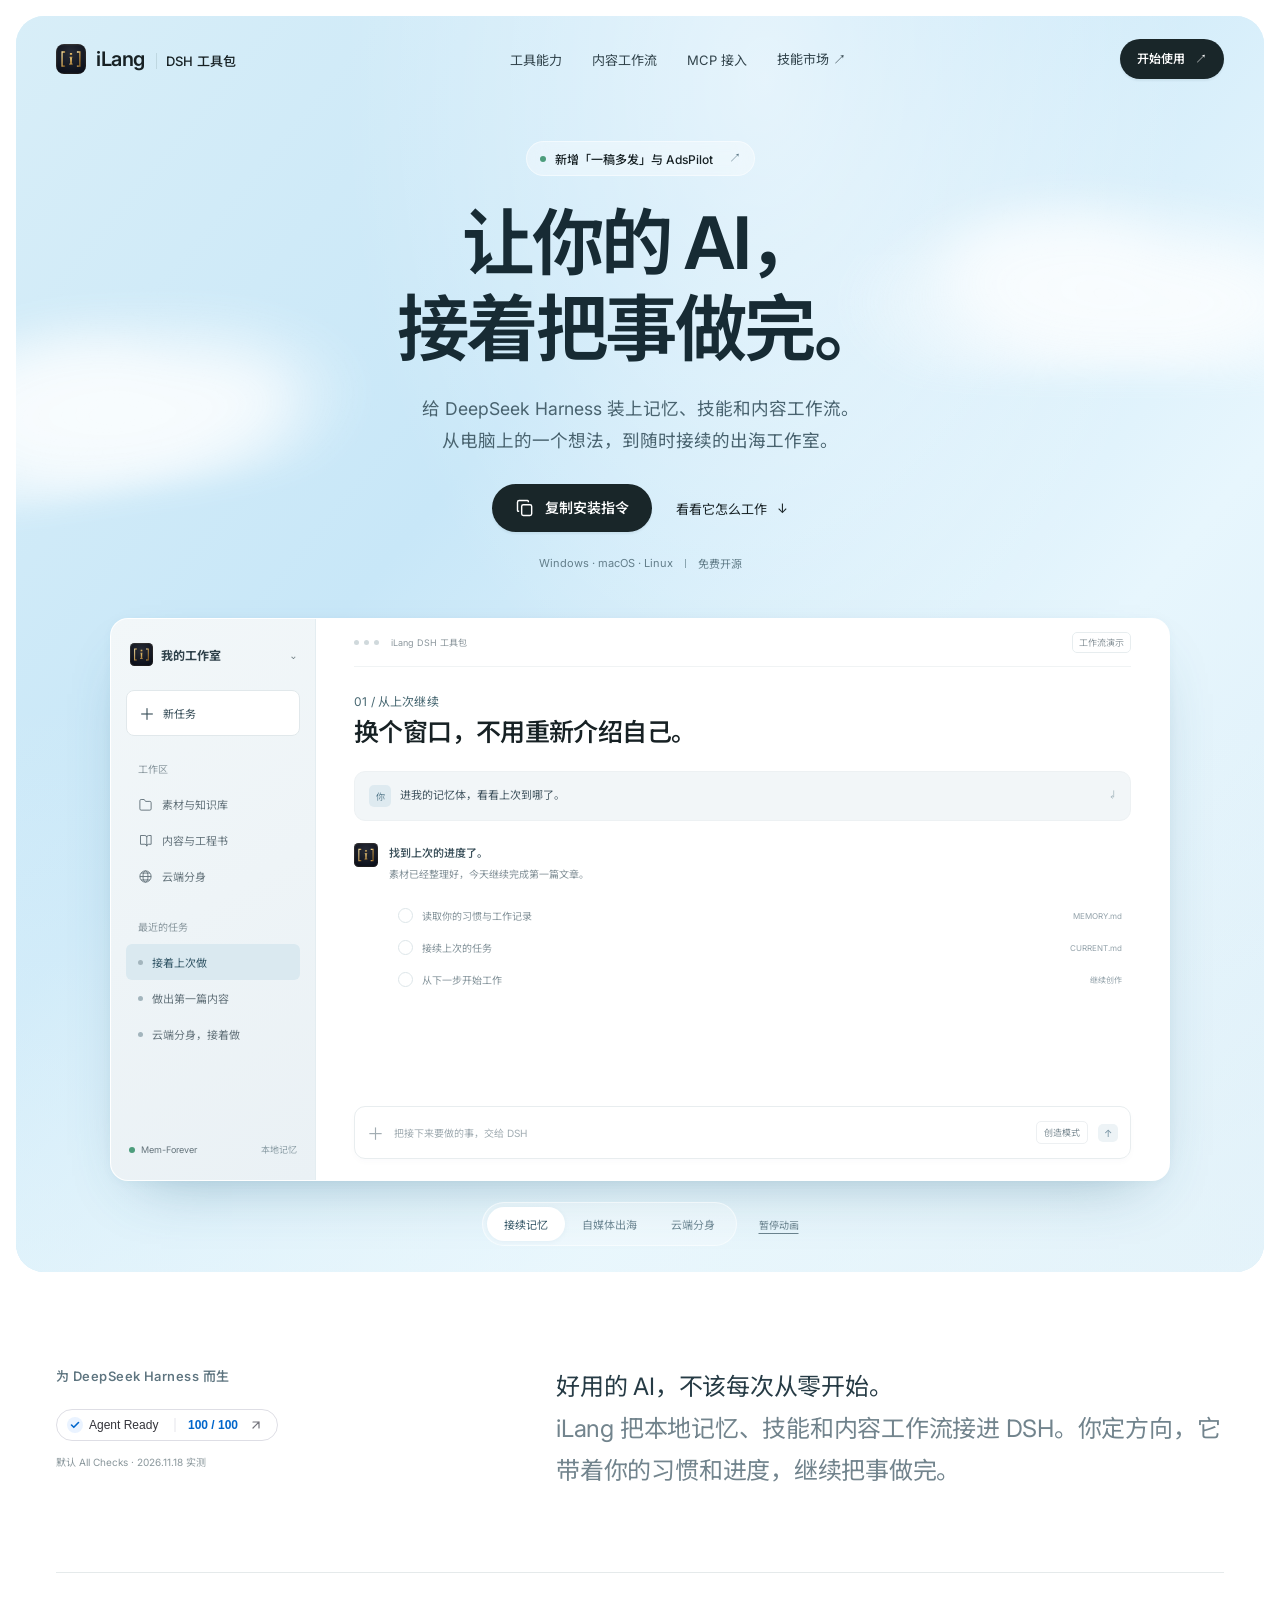
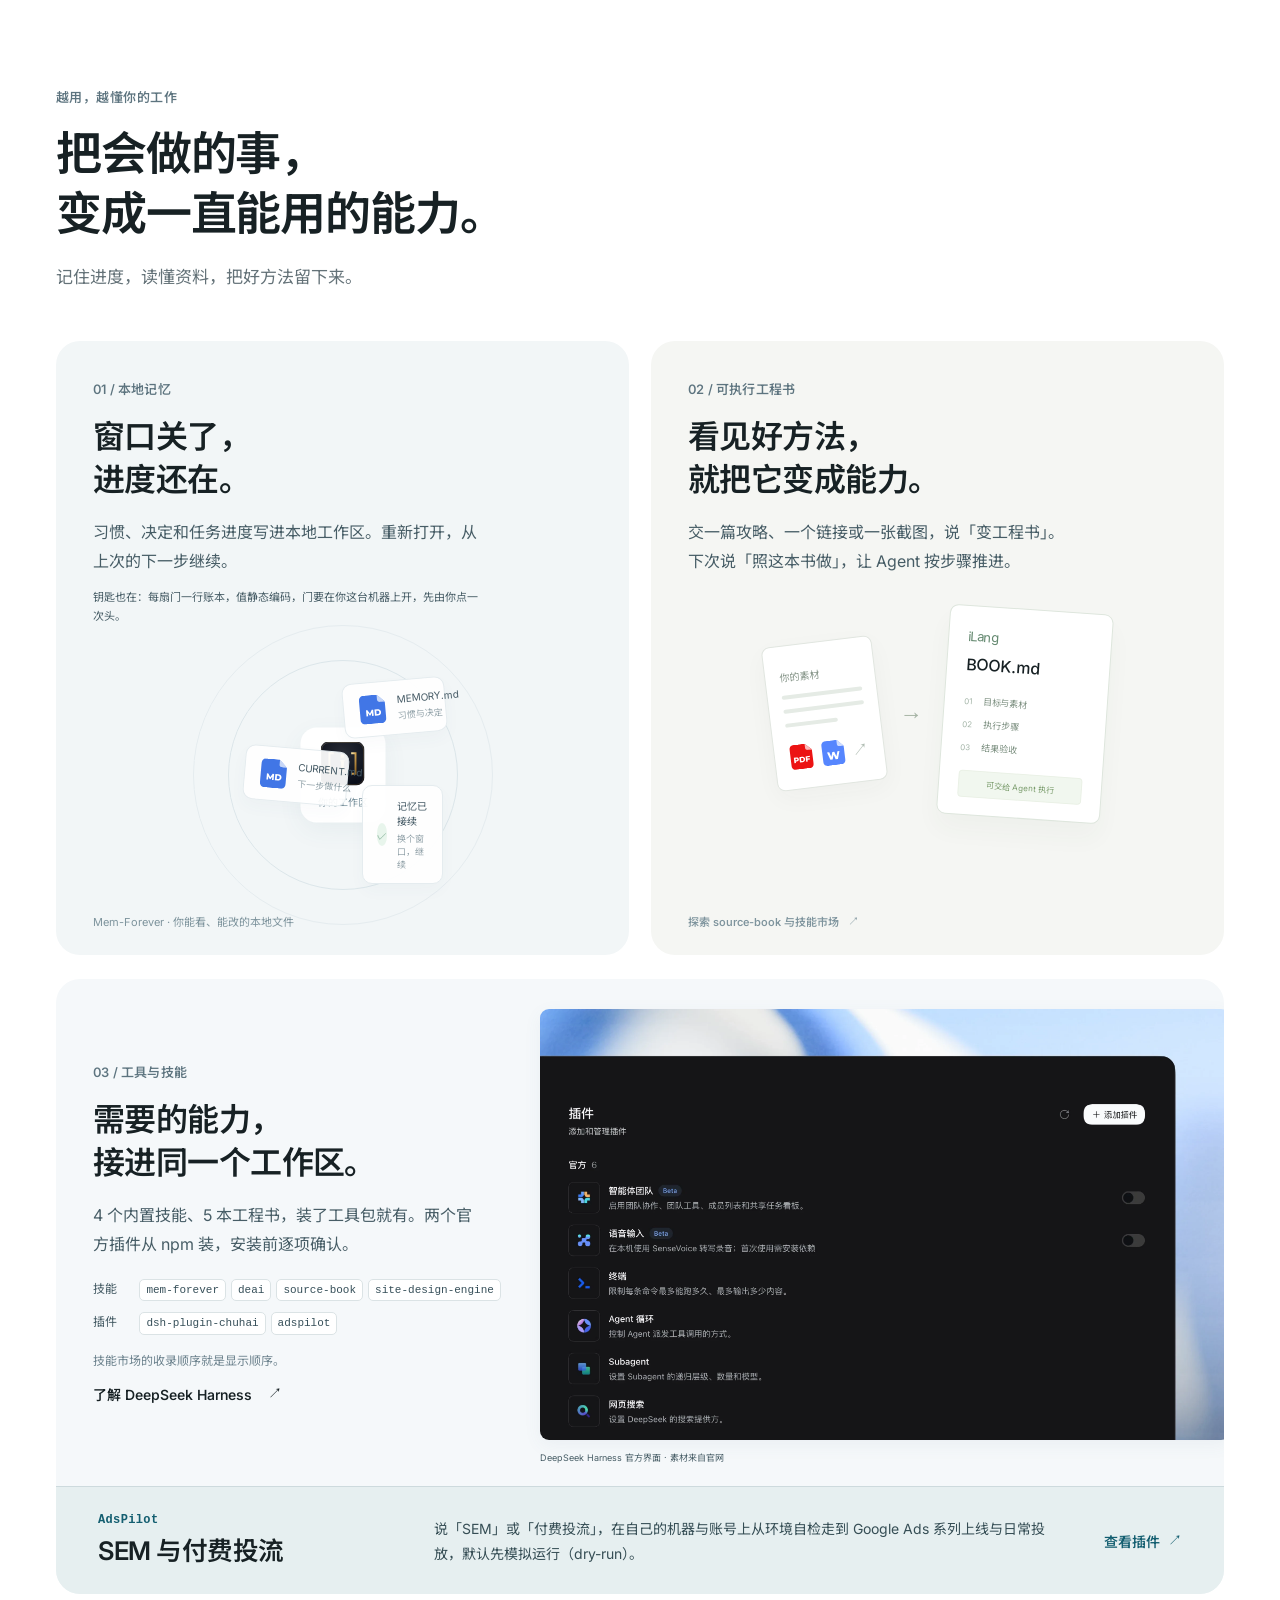
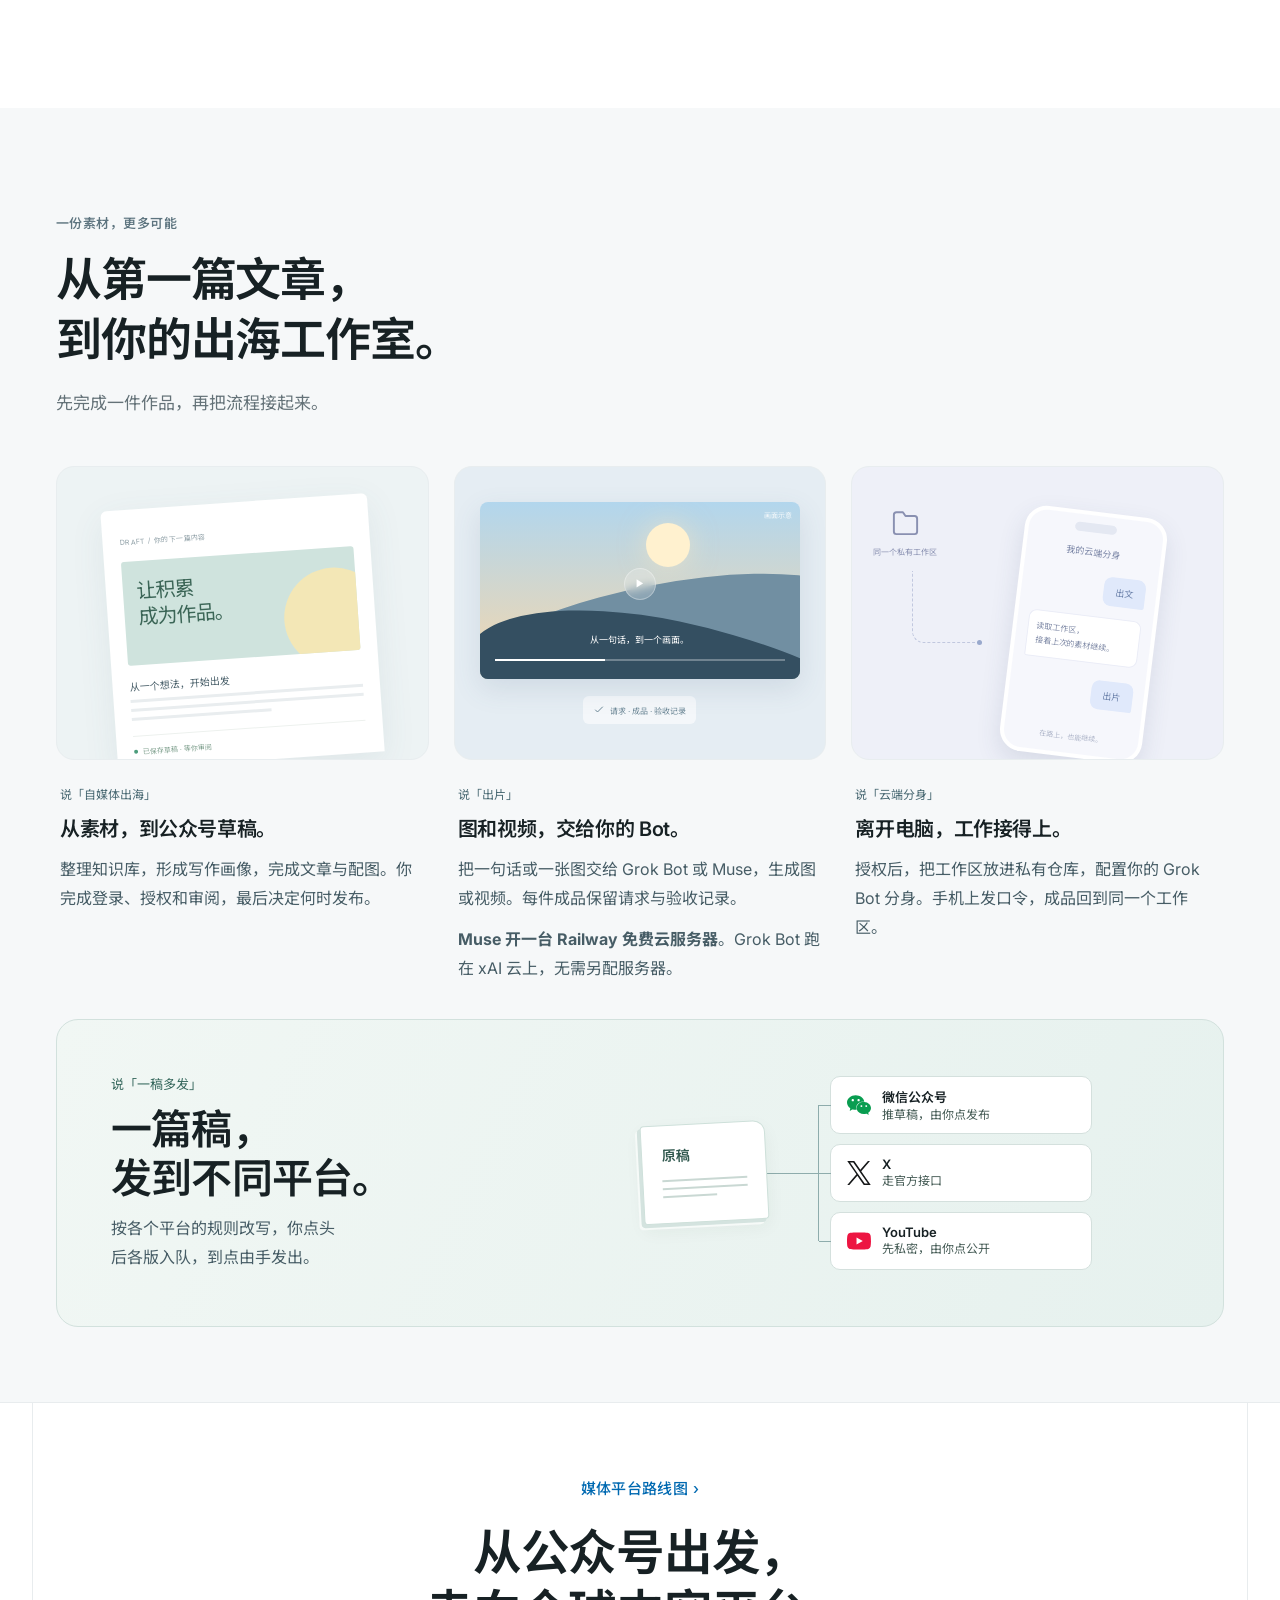
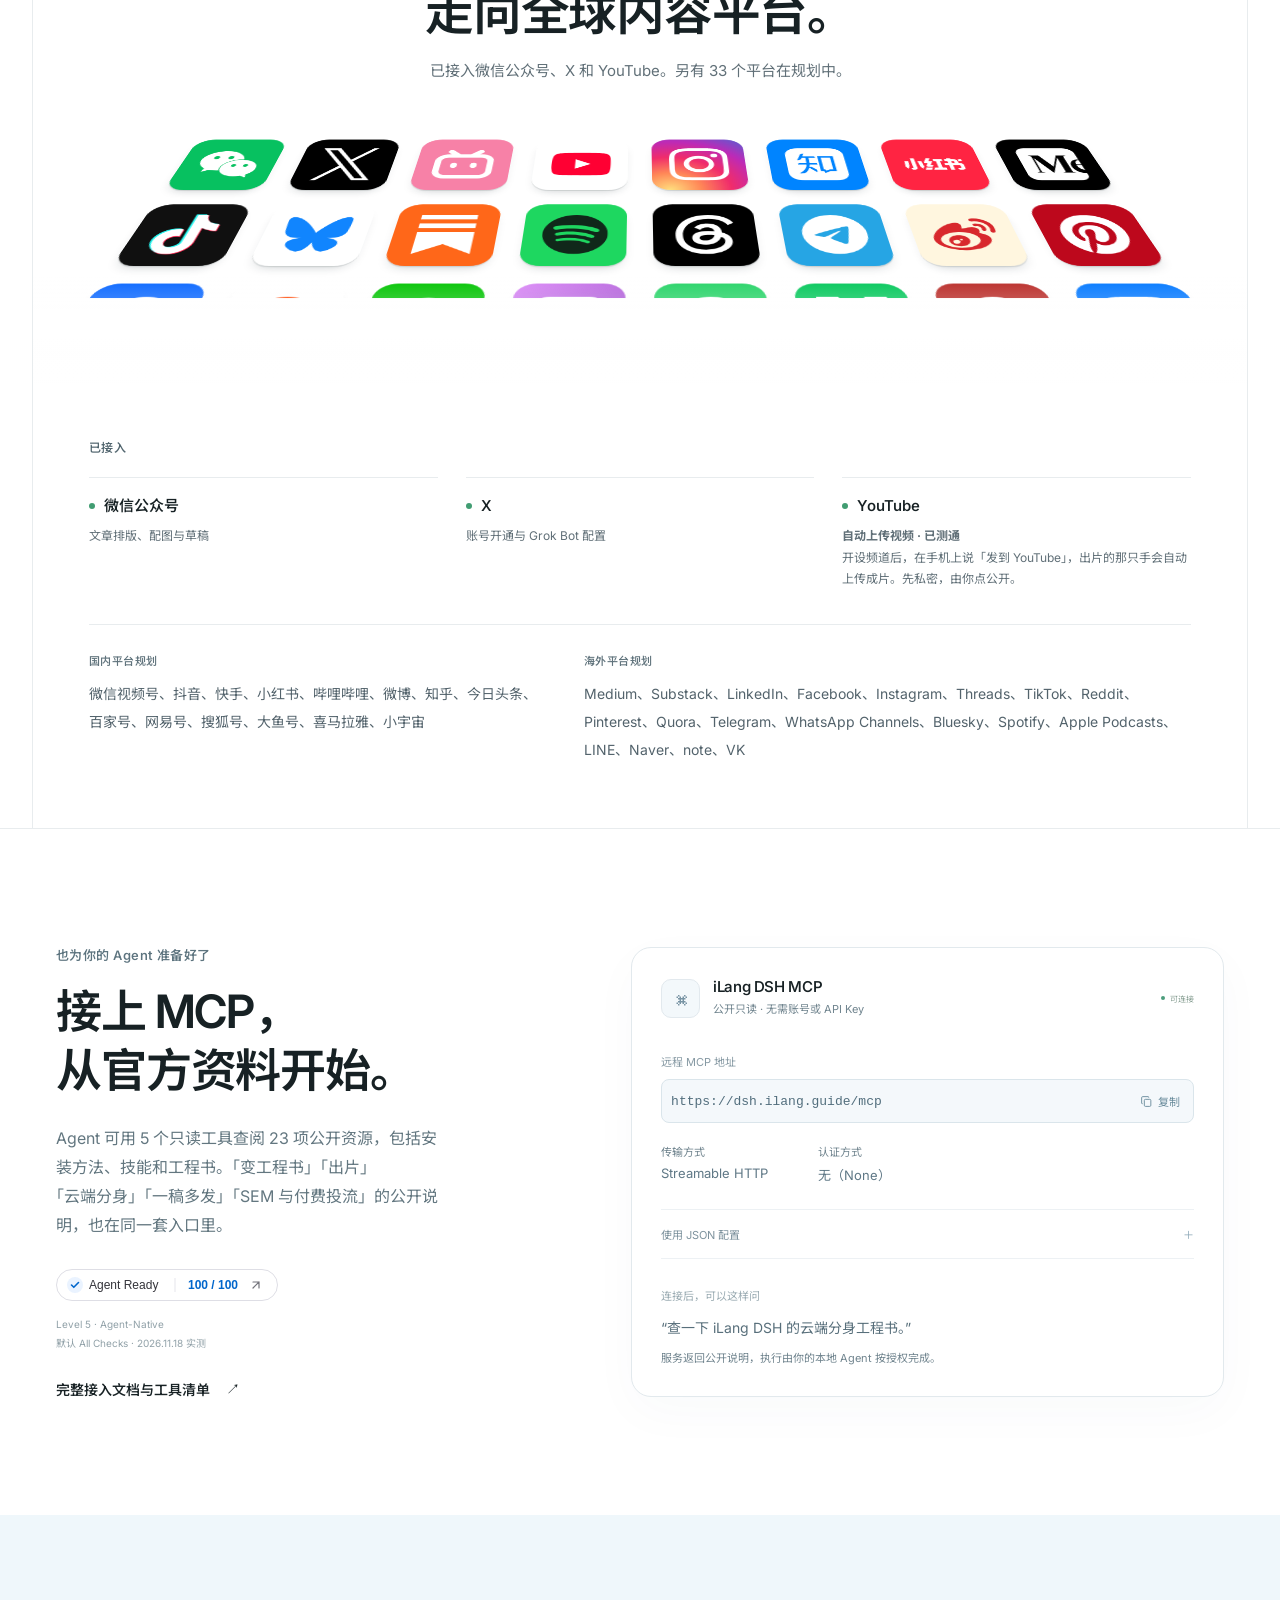
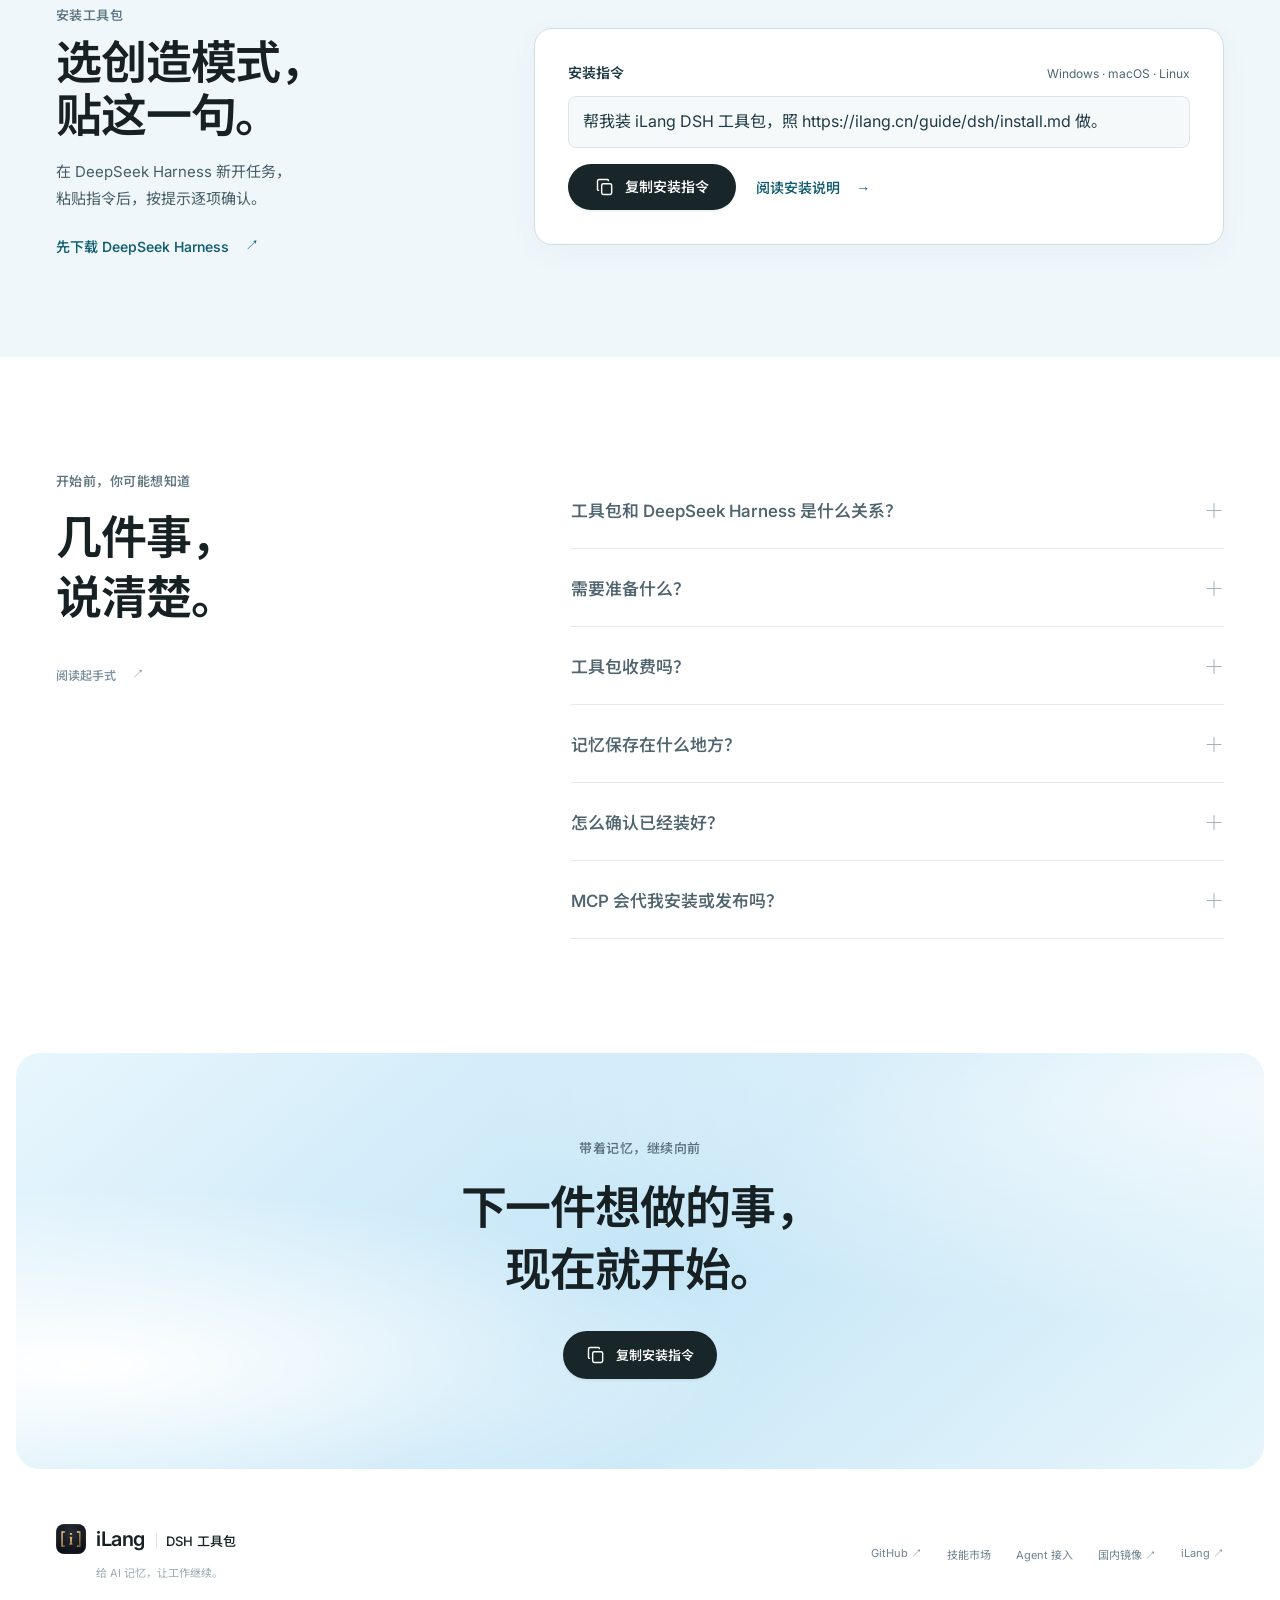
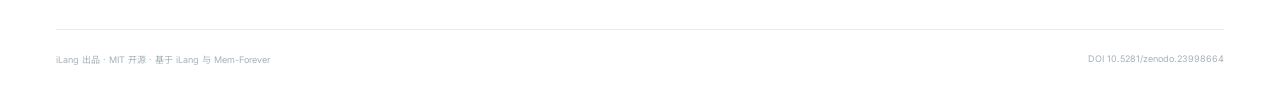
==== commit 8adc2150: "国内优先，国际兜底：那一句指向 ilang.cn/guide/dsh/install.md，引导脚本先探 gitee，MCP 安装说明 1.3.2 把 gitee 放在 url DSH 是中文产品。R" ====
--- a/docs/index.html
+++ b/docs/index.html
@@ -261,7 +261,7 @@
           <label for="install-command">安装指令</label>
           <span>Windows · macOS · Linux</span>
         </div>
-        <textarea id="install-command" readonly spellcheck="false" rows="2">帮我装 iLang DSH 工具包，照 https://dsh.ilang.guide/install.md 做。</textarea>
+        <textarea id="install-command" readonly spellcheck="false" rows="2">帮我装 iLang DSH 工具包，照 https://ilang.cn/guide/dsh/install.md 做。</textarea>
         <div class="install-actions">
           <button type="button" class="button button-dark" data-copy-target="install-command" data-copy-name="安装指令"><svg class="icon" aria-hidden="true"><use href="#i-copy"/></svg><span data-copy-label>复制安装指令</span></button>
           <a class="link" href="install.md">阅读安装说明 <span aria-hidden="true">→</span></a>
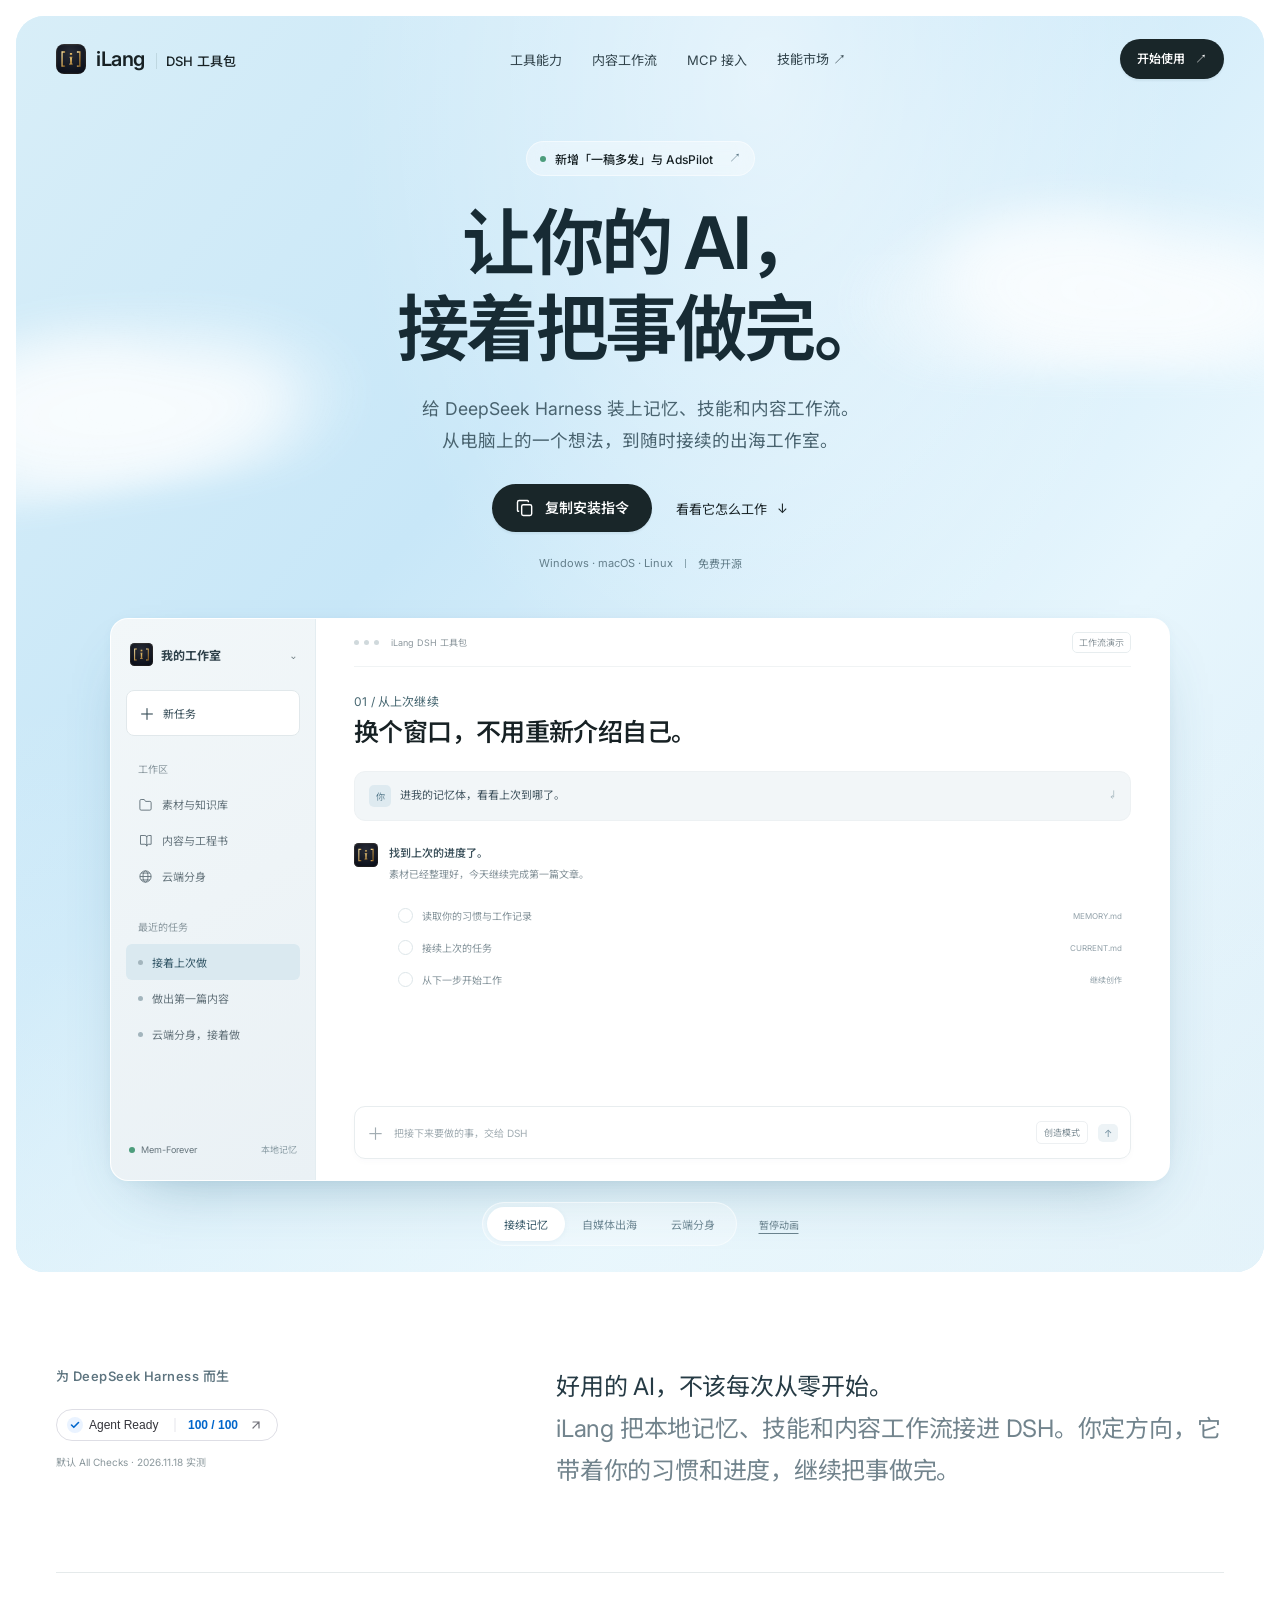
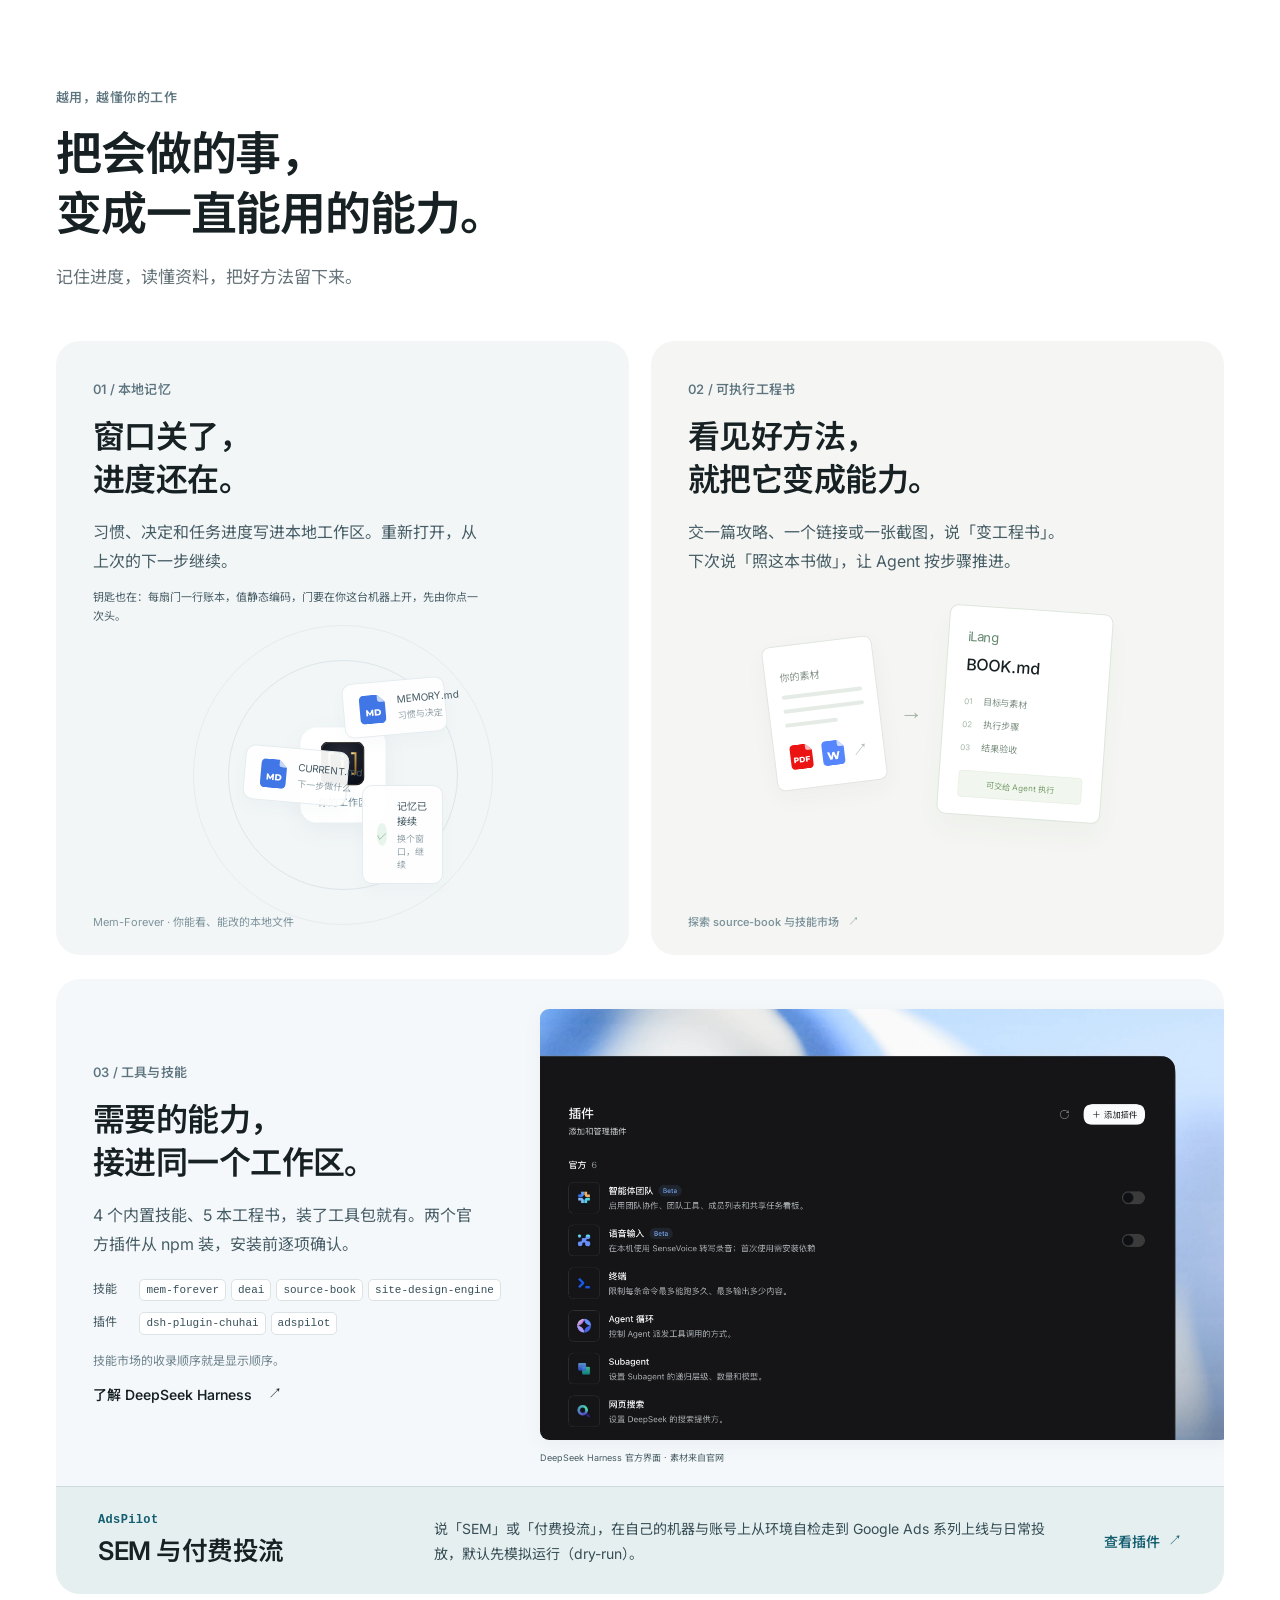
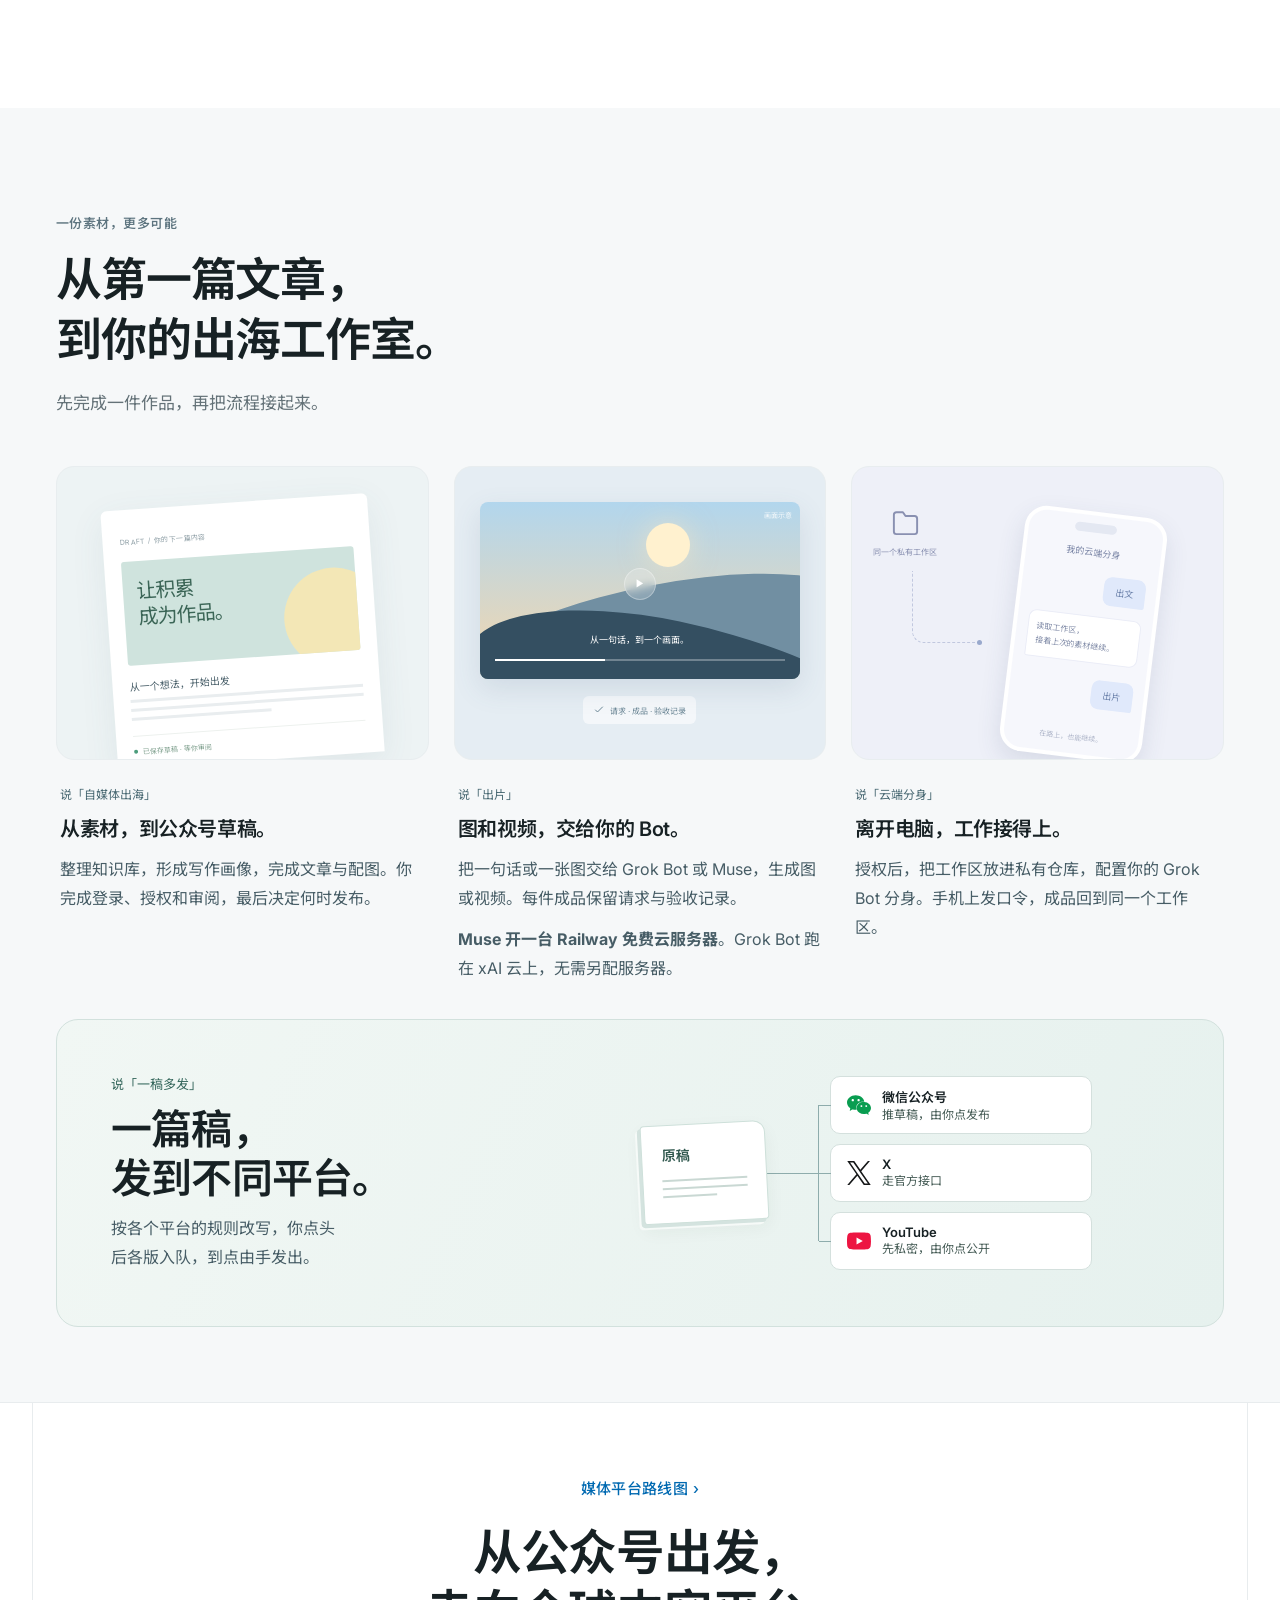
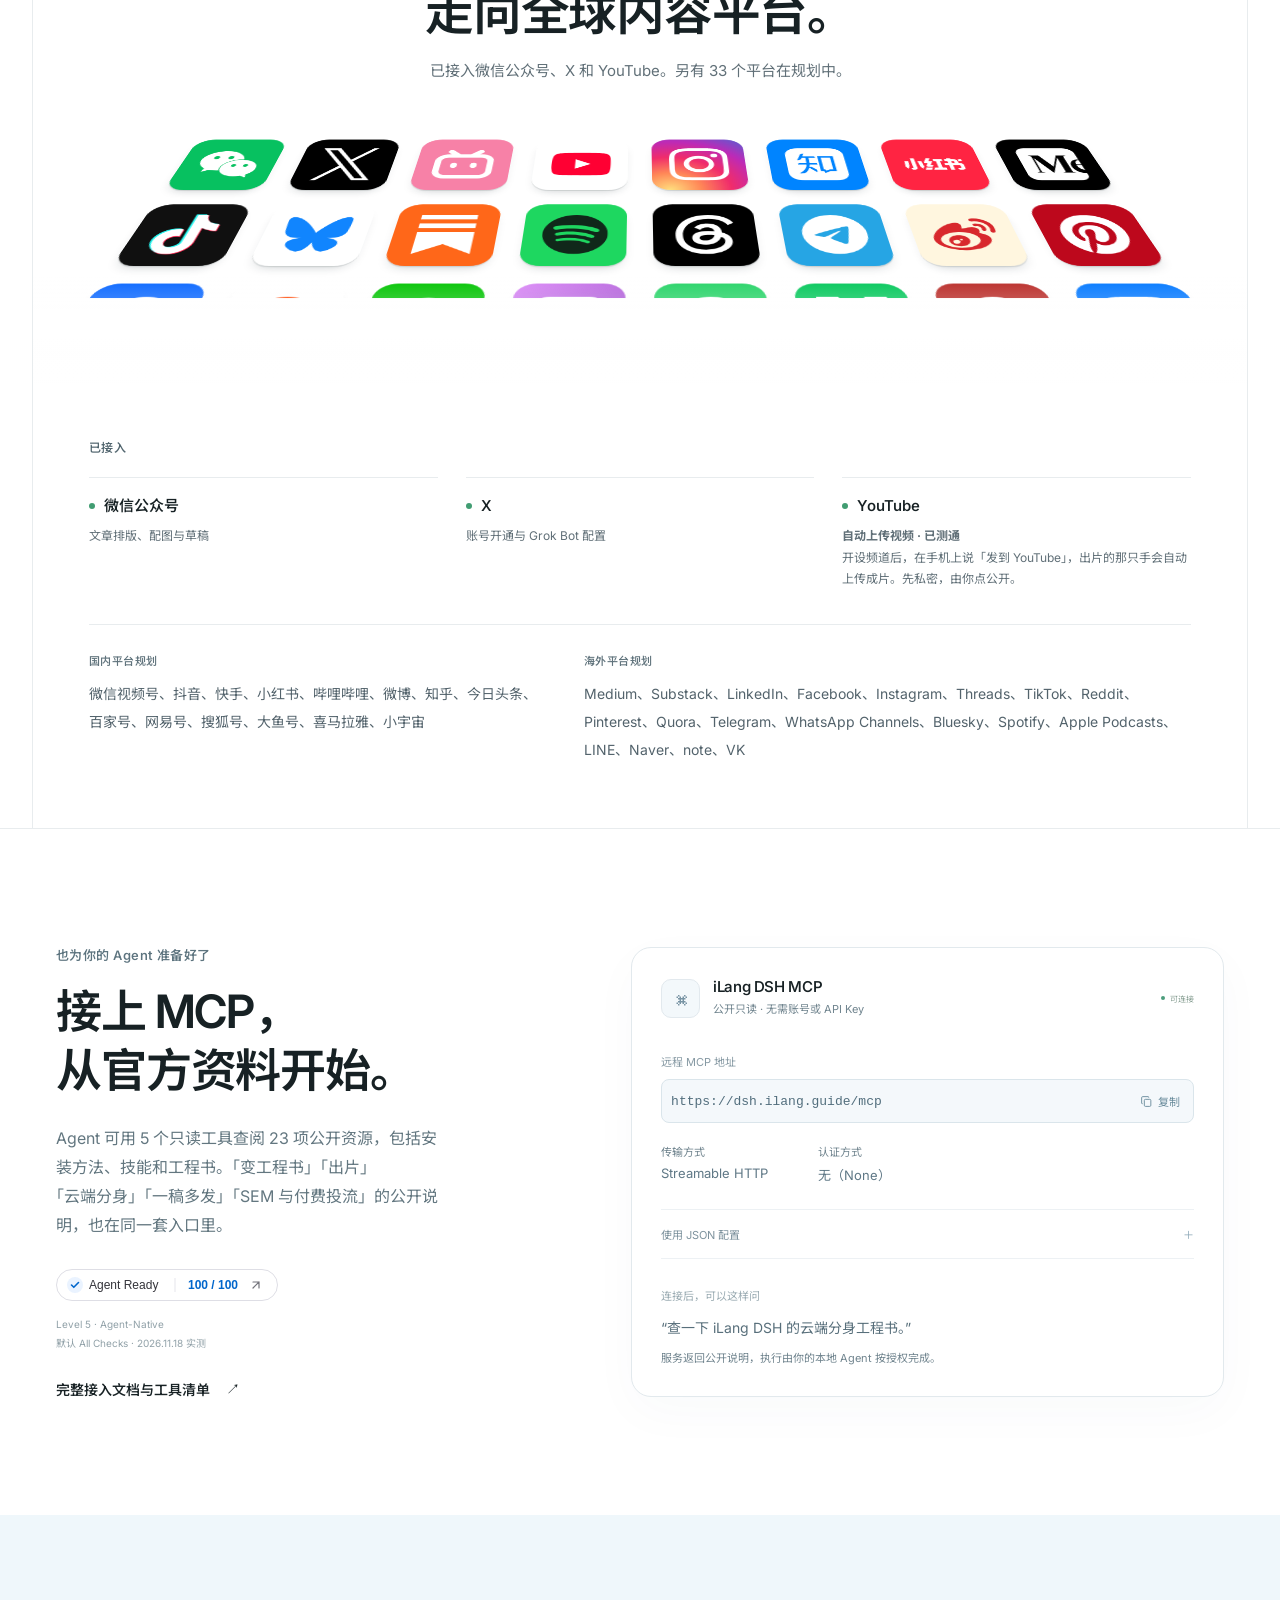
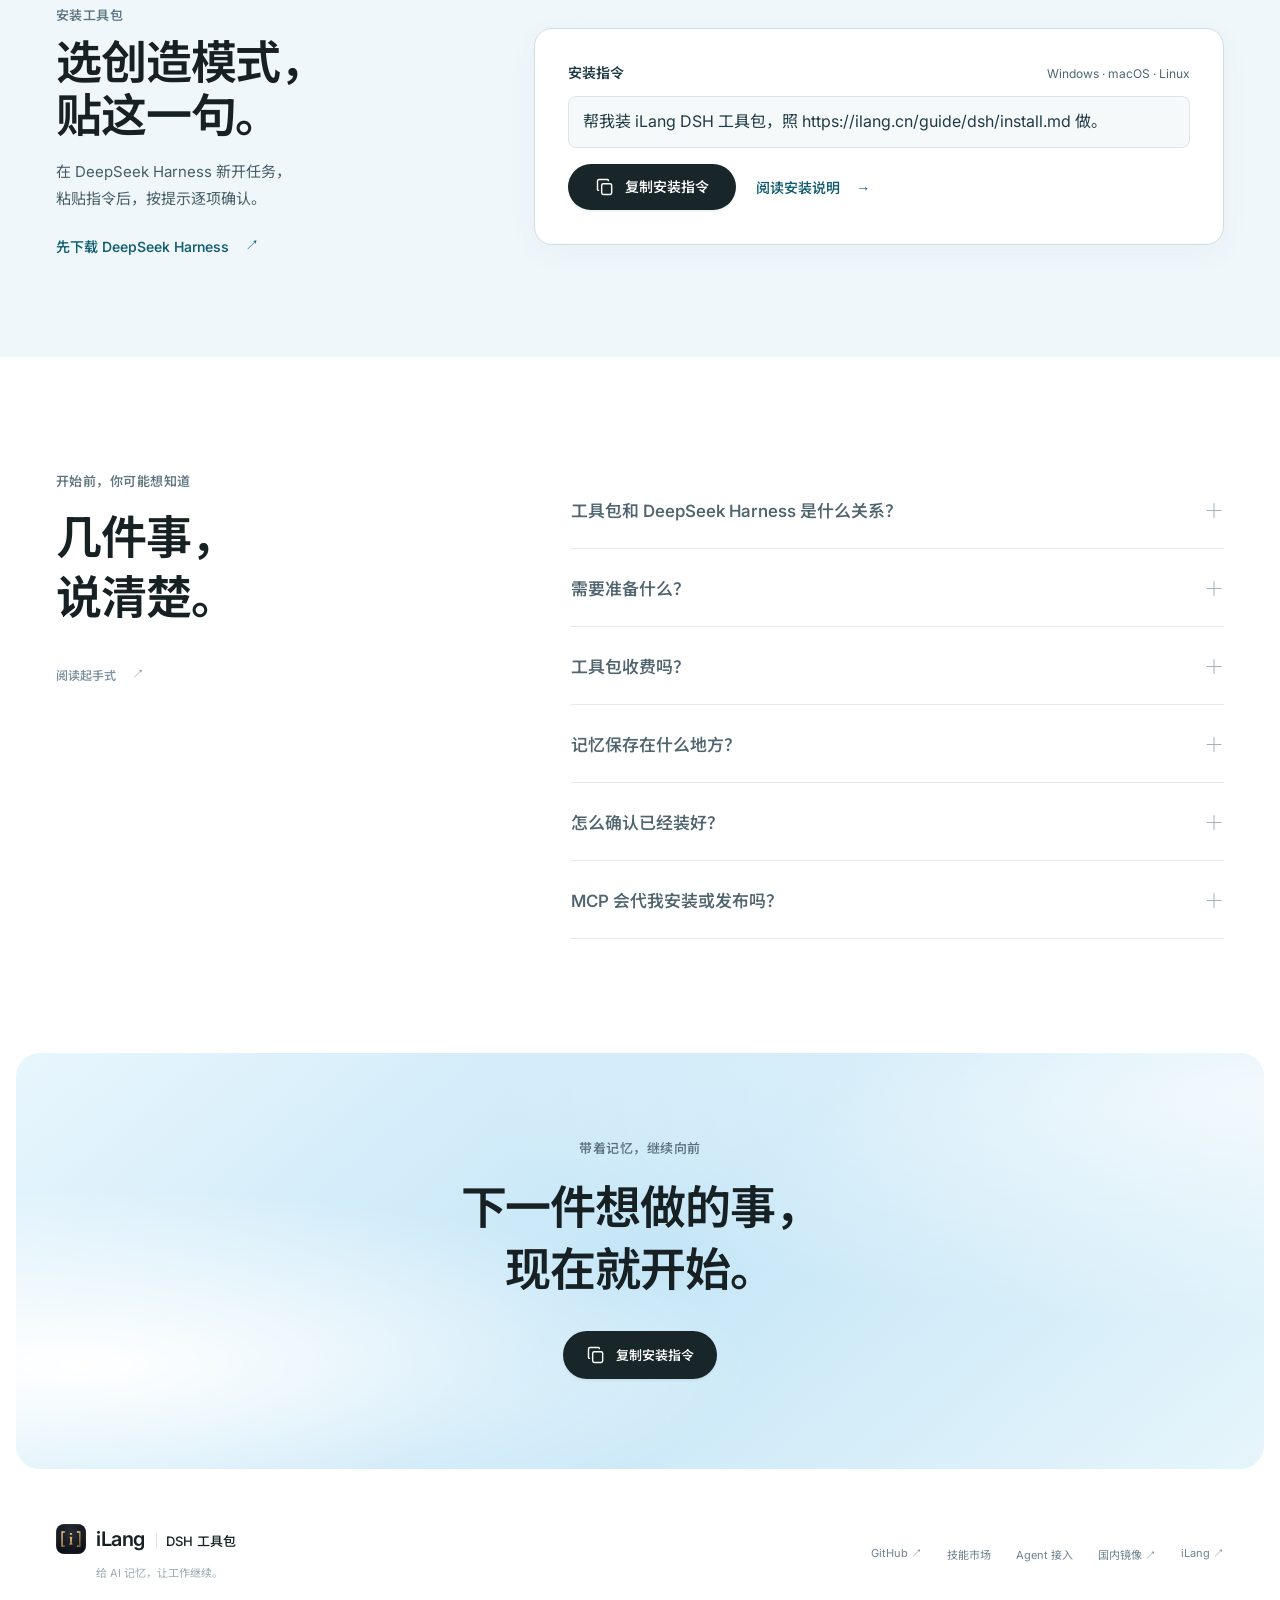
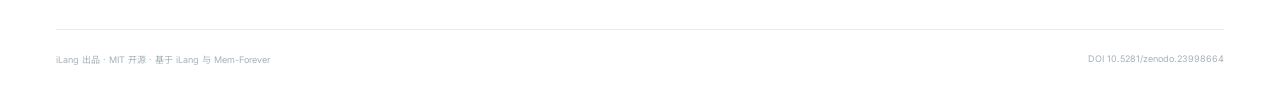
==== commit 6ce38410: "让首页正文随滚动直接显示 ai.ilang.chain ::FACT{key:request|by:@SUN|words:"用户反馈首页的滚动条不是连续下滚的 你取查下修复"|change:Show " ====
--- a/docs/index.html
+++ b/docs/index.html
@@ -78,11 +78,11 @@
   }
   </script>
   <link rel="icon" type="image/svg+xml" href="/favicon.svg">
-  <link rel="stylesheet" href="landing.css?v=20261119.1">
+  <link rel="stylesheet" href="landing.css?v=20261119.3">
   <link rel="stylesheet" href="platforms.css?v=20261118.1">
   <link rel="stylesheet" href="typography.css?v=20261119.1">
   <link rel="stylesheet" href="redesign.css?v=20261119.2">
-  <script src="landing.js?v=20261118.1" defer></script>
+  <script src="landing.js?v=20261119.3" defer></script>
   <link rel="alternate" type="text/markdown" href="https://dsh.ilang.guide/llms-full.txt">
   <link rel="api-catalog" href="https://dsh.ilang.guide/.well-known/api-catalog">
   <link rel="ai-catalog" href="https://dsh.ilang.guide/.well-known/ai-catalog.json">
@@ -136,12 +136,12 @@
   <section class="intro wrap" aria-label="关于工具包"><div><span class="eyebrow">为 DeepSeek Harness 而生</span><a class="ready-badge" href="https://isitagentready.com/dsh.ilang.guide" target="_blank" rel="noopener" aria-label="Agent Ready 100分，查看实测结果"><img src="assets/agent-ready-100.svg" width="222" height="32" alt="Agent Ready 100/100"></a><small>默认 All Checks · 2026.11.18 实测</small></div><p>好用的 AI，不该每次从零开始。<br><span>iLang 把本地记忆、技能和内容工作流接进 DSH。你定方向，它带着你的习惯和进度，继续把事做完。</span></p></section>
 
   <section class="section wrap" id="features" aria-labelledby="features-title">
-    <div class="section-heading" data-reveal><span class="eyebrow">越用，越懂你的工作</span><h2 id="features-title">把会做的事，<br>变成一直能用的能力。</h2><p>记住进度，读懂资料，把好方法留下来。</p></div>
+    <div class="section-heading"><span class="eyebrow">越用，越懂你的工作</span><h2 id="features-title">把会做的事，<br>变成一直能用的能力。</h2><p>记住进度，读懂资料，把好方法留下来。</p></div>
     <div class="capability-grid">
-      <article class="memory-feature" id="memory" data-reveal><div class="feature-copy"><span class="feature-index">01 / 本地记忆</span><h3>窗口关了，<br>进度还在。</h3><p>习惯、决定和任务进度写进本地工作区。重新打开，从上次的下一步继续。</p><p class="memory-ledger">钥匙也在：每扇门一行账本，值静态编码，门要在你这台机器上开，先由你点一次头。</p></div><div class="memory-art" aria-label="工作区记忆文件示意"><div class="memory-orbit"></div><div class="memory-core"><img src="favicon.svg" width="44" height="44" alt=""><span>你的工作区</span></div><div class="memory-file mf-a"><img src="assets/official/markdown.svg" width="29" height="29" alt=""><div>MEMORY.md<small>习惯与决定</small></div></div><div class="memory-file mf-b"><img src="assets/official/markdown.svg" width="29" height="29" alt=""><div>CURRENT.md<small>下一步做什么</small></div></div><div class="memory-file mf-c"><span>✓</span><div>记忆已接续<small>换个窗口，继续</small></div></div></div><span class="feature-foot">Mem-Forever · 你能看、能改的本地文件</span></article>
-      <article class="book-feature" data-reveal><div class="feature-copy"><span class="feature-index">02 / 可执行工程书</span><h3>看见好方法，<br>就把它变成能力。</h3><p>交一篇攻略、一个链接或一张截图，说「变工程书」。下次说「照这本书做」，让 Agent 按步骤推进。</p></div><div class="book-art" aria-label="从教程到可执行工程书的流程示意"><div class="source-note"><span>你的素材</span><div class="note-line"></div><div class="note-line"></div><div class="note-line short"></div><span class="source-icons"><img src="assets/official/pdf.svg" width="25" height="25" alt="PDF"><img src="assets/official/word.svg" width="25" height="25" alt="文档"><span>↗</span></span></div><span class="convert-arrow" aria-hidden="true">→</span><div class="book-page"><span class="book-brand">iLang</span><strong>BOOK.md</strong><div><i>01</i> 目标与素材</div><div><i>02</i> 执行步骤</div><div><i>03</i> 结果验收</div><span class="book-check">可交给 Agent 执行</span></div></div><a class="feature-foot link" href="market/">探索 source-book 与技能市场 <span aria-hidden="true">↗</span></a></article>
-    </div>
-    <article class="official-feature" data-reveal>
+      <article class="memory-feature" id="memory"><div class="feature-copy"><span class="feature-index">01 / 本地记忆</span><h3>窗口关了，<br>进度还在。</h3><p>习惯、决定和任务进度写进本地工作区。重新打开，从上次的下一步继续。</p><p class="memory-ledger">钥匙也在：每扇门一行账本，值静态编码，门要在你这台机器上开，先由你点一次头。</p></div><div class="memory-art" aria-label="工作区记忆文件示意"><div class="memory-orbit"></div><div class="memory-core"><img src="favicon.svg" width="44" height="44" alt=""><span>你的工作区</span></div><div class="memory-file mf-a"><img src="assets/official/markdown.svg" width="29" height="29" alt=""><div>MEMORY.md<small>习惯与决定</small></div></div><div class="memory-file mf-b"><img src="assets/official/markdown.svg" width="29" height="29" alt=""><div>CURRENT.md<small>下一步做什么</small></div></div><div class="memory-file mf-c"><span>✓</span><div>记忆已接续<small>换个窗口，继续</small></div></div></div><span class="feature-foot">Mem-Forever · 你能看、能改的本地文件</span></article>
+      <article class="book-feature"><div class="feature-copy"><span class="feature-index">02 / 可执行工程书</span><h3>看见好方法，<br>就把它变成能力。</h3><p>交一篇攻略、一个链接或一张截图，说「变工程书」。下次说「照这本书做」，让 Agent 按步骤推进。</p></div><div class="book-art" aria-label="从教程到可执行工程书的流程示意"><div class="source-note"><span>你的素材</span><div class="note-line"></div><div class="note-line"></div><div class="note-line short"></div><span class="source-icons"><img src="assets/official/pdf.svg" width="25" height="25" alt="PDF"><img src="assets/official/word.svg" width="25" height="25" alt="文档"><span>↗</span></span></div><span class="convert-arrow" aria-hidden="true">→</span><div class="book-page"><span class="book-brand">iLang</span><strong>BOOK.md</strong><div><i>01</i> 目标与素材</div><div><i>02</i> 执行步骤</div><div><i>03</i> 结果验收</div><span class="book-check">可交给 Agent 执行</span></div></div><a class="feature-foot link" href="market/">探索 source-book 与技能市场 <span aria-hidden="true">↗</span></a></article>
+    </div>
+    <article class="official-feature">
       <div class="official-copy">
         <span class="feature-index">03 / 工具与技能</span>
         <h3>需要的能力，<br>接进同一个工作区。</h3>
@@ -163,12 +163,12 @@
   </section>
 
   <section class="workflow-section" id="journey" aria-labelledby="journey-title"><div class="wrap">
-    <div class="section-heading" data-reveal><span class="eyebrow">一份素材，更多可能</span><h2 id="journey-title">从第一篇文章，<br>到你的出海工作室。</h2><p>先完成一件作品，再把流程接起来。</p></div>
+    <div class="section-heading"><span class="eyebrow">一份素材，更多可能</span><h2 id="journey-title">从第一篇文章，<br>到你的出海工作室。</h2><p>先完成一件作品，再把流程接起来。</p></div>
     <div class="workflow-grid">
-      <article class="story-card" data-reveal><div class="story-art article-art" aria-label="图文草稿示意"><div class="editor-sheet"><span class="editor-kicker">DRAFT / 你的下一篇内容</span><div class="editor-cover"><span>让积累<br>成为作品。</span><div class="cover-circle"></div></div><span class="editor-title">从一个想法，开始出发</span><div class="editor-lines"><i></i><i></i><i></i></div><div class="editor-status"><span class="live-dot"></span> 已保存草稿 · 等你审阅</div></div></div><div class="story-copy"><span class="command-tag">说「自媒体出海」</span><h3>从素材，到公众号草稿。</h3><p>整理知识库，形成写作画像，完成文章与配图。你完成登录、授权和审阅，最后决定何时发布。</p></div></article>
-      <article class="story-card" id="muse-railway" data-reveal><div class="story-art video-art" aria-label="图像与视频工作流示意"><div class="video-frame"><div class="video-sun"></div><div class="video-ridge ridge-back"></div><div class="video-ridge ridge-front"></div><span class="video-play" aria-hidden="true">▶</span><div class="video-caption">从一句话，到一个画面。</div><div class="video-timeline"><i></i></div><span class="video-tag">画面示意</span></div><div class="render-chip"><svg class="icon" aria-hidden="true"><use href="#i-check"/></svg> 请求 · 成品 · 验收记录</div></div><div class="story-copy"><span class="command-tag">说「出片」</span><h3>图和视频，交给你的 Bot。</h3><p>把一句话或一张图交给 Grok Bot 或 Muse，生成图或视频。每件成品保留请求与验收记录。</p><p><strong>Muse 开一台 Railway 免费云服务器</strong>。Grok Bot 跑在 xAI 云上，无需另配服务器。</p></div></article>
-      <article class="story-card" data-reveal><div class="story-art twin-art" aria-label="手机与私有工作区连接示意"><div class="twin-cloud"><svg class="icon" aria-hidden="true"><use href="#i-folder"/></svg><span>同一个私有工作区</span></div><div class="sync-line" aria-hidden="true"><i></i></div><div class="phone-shell"><div class="phone-island"></div><span class="phone-title">我的云端分身</span><div class="phone-message">出文</div><div class="phone-reply">读取工作区，<br>接着上次的素材继续。</div><div class="phone-message">出片</div><span class="phone-bottom">在路上，也能继续。</span></div></div><div class="story-copy"><span class="command-tag">说「云端分身」</span><h3>离开电脑，工作接得上。</h3><p>授权后，把工作区放进私有仓库，配置你的 Grok Bot 分身。手机上发口令，成品回到同一个工作区。</p></div></article>
-      <article class="story-card distribution" id="syndication" aria-labelledby="distribution-title" data-reveal>
+      <article class="story-card"><div class="story-art article-art" aria-label="图文草稿示意"><div class="editor-sheet"><span class="editor-kicker">DRAFT / 你的下一篇内容</span><div class="editor-cover"><span>让积累<br>成为作品。</span><div class="cover-circle"></div></div><span class="editor-title">从一个想法，开始出发</span><div class="editor-lines"><i></i><i></i><i></i></div><div class="editor-status"><span class="live-dot"></span> 已保存草稿 · 等你审阅</div></div></div><div class="story-copy"><span class="command-tag">说「自媒体出海」</span><h3>从素材，到公众号草稿。</h3><p>整理知识库，形成写作画像，完成文章与配图。你完成登录、授权和审阅，最后决定何时发布。</p></div></article>
+      <article class="story-card" id="muse-railway"><div class="story-art video-art" aria-label="图像与视频工作流示意"><div class="video-frame"><div class="video-sun"></div><div class="video-ridge ridge-back"></div><div class="video-ridge ridge-front"></div><span class="video-play" aria-hidden="true">▶</span><div class="video-caption">从一句话，到一个画面。</div><div class="video-timeline"><i></i></div><span class="video-tag">画面示意</span></div><div class="render-chip"><svg class="icon" aria-hidden="true"><use href="#i-check"/></svg> 请求 · 成品 · 验收记录</div></div><div class="story-copy"><span class="command-tag">说「出片」</span><h3>图和视频，交给你的 Bot。</h3><p>把一句话或一张图交给 Grok Bot 或 Muse，生成图或视频。每件成品保留请求与验收记录。</p><p><strong>Muse 开一台 Railway 免费云服务器</strong>。Grok Bot 跑在 xAI 云上，无需另配服务器。</p></div></article>
+      <article class="story-card"><div class="story-art twin-art" aria-label="手机与私有工作区连接示意"><div class="twin-cloud"><svg class="icon" aria-hidden="true"><use href="#i-folder"/></svg><span>同一个私有工作区</span></div><div class="sync-line" aria-hidden="true"><i></i></div><div class="phone-shell"><div class="phone-island"></div><span class="phone-title">我的云端分身</span><div class="phone-message">出文</div><div class="phone-reply">读取工作区，<br>接着上次的素材继续。</div><div class="phone-message">出片</div><span class="phone-bottom">在路上，也能继续。</span></div></div><div class="story-copy"><span class="command-tag">说「云端分身」</span><h3>离开电脑，工作接得上。</h3><p>授权后，把工作区放进私有仓库，配置你的 Grok Bot 分身。手机上发口令，成品回到同一个工作区。</p></div></article>
+      <article class="story-card distribution" id="syndication" aria-labelledby="distribution-title">
         <div class="story-copy">
           <span class="command-tag">说「一稿多发」</span>
           <h3 id="distribution-title">一篇稿，<br>发到不同平台。</h3>
@@ -238,8 +238,8 @@
   </section>
 
   <section class="section wrap agent-section" id="mcp" aria-labelledby="mcp-title"><div class="agent-grid">
-    <div class="agent-copy" data-reveal><span class="eyebrow">也为你的 Agent 准备好了</span><h2 id="mcp-title">接上 MCP，<br>从官方资料开始。</h2><p>Agent 可用 5 个只读工具查阅 23 项公开资源，包括安装方法、技能和工程书。<span class="query-name">「变工程书」</span><span class="query-name">「出片」</span><span class="query-name">「云端分身」</span><span class="query-name">「一稿多发」</span><span class="query-name">「SEM 与付费投流」</span>的公开说明，也在同一套入口里。</p><a class="ready-badge" href="https://isitagentready.com/dsh.ilang.guide" target="_blank" rel="noopener" aria-label="Agent Ready 100分，查看实测结果"><img src="assets/agent-ready-100.svg" width="222" height="32" alt="Agent Ready 100/100"></a><span class="score-note">Level 5 · Agent-Native<br>默认 All Checks · 2026.11.18 实测</span><a class="link" href="agents/">完整接入文档与工具清单 <span aria-hidden="true">↗</span></a></div>
-    <div class="mcp-card" data-reveal><div class="mcp-heading"><span class="mcp-glyph" aria-hidden="true">⌘</span><div><h3>iLang DSH MCP</h3><p>公开只读 · 无需账号或 API Key</p></div><span class="mcp-status"><i class="live-dot"></i> 可连接</span></div><label for="mcp-endpoint">远程 MCP 地址</label><div class="endpoint-field"><input id="mcp-endpoint" value="https://dsh.ilang.guide/mcp" readonly spellcheck="false"><button type="button" class="copy-mini" data-copy-target="mcp-endpoint" aria-label="复制 MCP 地址"><svg class="icon" aria-hidden="true"><use href="#i-copy"/></svg><span data-copy-label>复制</span></button></div><dl class="mcp-settings"><div><dt>传输方式</dt><dd>Streamable HTTP</dd></div><div><dt>认证方式</dt><dd>无（None）</dd></div></dl><details class="mcp-config"><summary>使用 JSON 配置 <span aria-hidden="true">＋</span></summary><div class="code-top"><span>mcpServers</span><button type="button" class="copy-mini" data-copy-target="mcp-json" aria-label="复制 MCP JSON 配置"><svg class="icon" aria-hidden="true"><use href="#i-copy"/></svg><span data-copy-label>复制配置</span></button></div><pre><code id="mcp-json">{
+    <div class="agent-copy"><span class="eyebrow">也为你的 Agent 准备好了</span><h2 id="mcp-title">接上 MCP，<br>从官方资料开始。</h2><p>Agent 可用 5 个只读工具查阅 23 项公开资源，包括安装方法、技能和工程书。<span class="query-name">「变工程书」</span><span class="query-name">「出片」</span><span class="query-name">「云端分身」</span><span class="query-name">「一稿多发」</span><span class="query-name">「SEM 与付费投流」</span>的公开说明，也在同一套入口里。</p><a class="ready-badge" href="https://isitagentready.com/dsh.ilang.guide" target="_blank" rel="noopener" aria-label="Agent Ready 100分，查看实测结果"><img src="assets/agent-ready-100.svg" width="222" height="32" alt="Agent Ready 100/100"></a><span class="score-note">Level 5 · Agent-Native<br>默认 All Checks · 2026.11.18 实测</span><a class="link" href="agents/">完整接入文档与工具清单 <span aria-hidden="true">↗</span></a></div>
+    <div class="mcp-card"><div class="mcp-heading"><span class="mcp-glyph" aria-hidden="true">⌘</span><div><h3>iLang DSH MCP</h3><p>公开只读 · 无需账号或 API Key</p></div><span class="mcp-status"><i class="live-dot"></i> 可连接</span></div><label for="mcp-endpoint">远程 MCP 地址</label><div class="endpoint-field"><input id="mcp-endpoint" value="https://dsh.ilang.guide/mcp" readonly spellcheck="false"><button type="button" class="copy-mini" data-copy-target="mcp-endpoint" aria-label="复制 MCP 地址"><svg class="icon" aria-hidden="true"><use href="#i-copy"/></svg><span data-copy-label>复制</span></button></div><dl class="mcp-settings"><div><dt>传输方式</dt><dd>Streamable HTTP</dd></div><div><dt>认证方式</dt><dd>无（None）</dd></div></dl><details class="mcp-config"><summary>使用 JSON 配置 <span aria-hidden="true">＋</span></summary><div class="code-top"><span>mcpServers</span><button type="button" class="copy-mini" data-copy-target="mcp-json" aria-label="复制 MCP JSON 配置"><svg class="icon" aria-hidden="true"><use href="#i-copy"/></svg><span data-copy-label>复制配置</span></button></div><pre><code id="mcp-json">{
   "mcpServers": {
     "ilang-dsh": {
       "url": "https://dsh.ilang.guide/mcp"
@@ -250,13 +250,13 @@
 
   <section class="start-section" id="start" aria-labelledby="start-title">
     <div class="wrap start-layout">
-      <div class="section-heading" data-reveal>
+      <div class="section-heading">
         <span class="eyebrow">安装工具包</span>
         <h2 id="start-title">选创造模式，<br>贴这一句。</h2>
         <p>在 DeepSeek Harness 新开任务，粘贴指令后，按提示逐项确认。</p>
         <a class="link" href="https://www.deepseek.com/harness/" target="_blank" rel="noopener">先下载 DeepSeek Harness <span aria-hidden="true">↗</span></a>
       </div>
-      <div class="install-panel" data-reveal>
+      <div class="install-panel">
         <div class="install-top">
           <label for="install-command">安装指令</label>
           <span>Windows · macOS · Linux</span>
@@ -278,7 +278,7 @@
     <details id="verify"><summary>怎么确认已经装好？<span>＋</span></summary><p>关闭窗口，再打开同一个工作区，说「进我的记忆体，看看上次到哪了。」查看它是否能接续上次的进度，并按安装指引完成验收。</p></details>
     <details><summary>MCP 会代我安装或发布吗？<span>＋</span></summary><p>不会。公开 MCP 只读安装说明、文档、技能和工程书，不访问你的电脑或本地记忆。实际安装和发布由你的本地 Agent 根据你的授权执行。</p></details>
   </div></section>
-  <section class="closing"><div class="closing-cloud" aria-hidden="true"></div><div data-reveal><span class="eyebrow">带着记忆，继续向前</span><h2>下一件想做的事，<br>现在就开始。</h2><button type="button" class="button button-dark" data-copy-target="install-command"><svg class="icon" aria-hidden="true"><use href="#i-copy"/></svg><span data-copy-label>复制安装指令</span></button></div></section>
+  <section class="closing"><div class="closing-cloud" aria-hidden="true"></div><div><span class="eyebrow">带着记忆，继续向前</span><h2>下一件想做的事，<br>现在就开始。</h2><button type="button" class="button button-dark" data-copy-target="install-command"><svg class="icon" aria-hidden="true"><use href="#i-copy"/></svg><span data-copy-label>复制安装指令</span></button></div></section>
 </main>
 <footer class="wrap"><div class="footer-main"><a class="brand" href="#main"><img src="favicon.svg" width="30" height="30" alt=""><span>iLang <b>DSH 工具包</b></span></a><p>给 AI 记忆，让工作继续。</p><nav aria-label="项目资源"><a href="https://github.com/adsorgcn/DeepSeekHarness" target="_blank" rel="noopener">GitHub ↗</a><a href="market/">技能市场</a><a href="agents/">Agent 接入</a><a href="https://gitee.com/monetize/DeepSeekHarness" target="_blank" rel="noopener">国内镜像 ↗</a><a href="https://ilang.ai/" target="_blank" rel="noopener">iLang ↗</a></nav></div><div class="footer-bottom"><span>iLang 出品 · MIT 开源 · 基于 iLang 与 Mem-Forever</span><a href="https://doi.org/10.5281/zenodo.23998664" target="_blank" rel="noopener">DOI 10.5281/zenodo.23998664</a></div></footer>
 <div id="copy-status" class="copy-toast" role="status" aria-live="polite"></div>
--- a/docs/landing.css
+++ b/docs/landing.css
@@ -11,12 +11,12 @@
 .workflow-section{background:#f6f8f9;padding:105px 0 75px}.workflow-grid{display:grid;grid-template-columns:repeat(3,1fr);gap:25px}.story-card{min-width:0}.story-art{height:294px;overflow:hidden;border-radius:18px;position:relative;border:1px solid #e8edef;display:flex;align-items:center;justify-content:center;background:#edf3f4}.story-copy{padding:25px 4px 0}.command-tag{font-size:10px;color:#688792;display:block;margin-bottom:12px}.story-copy h3{font-size:20px;letter-spacing:-.025em;line-height:1.5;margin-bottom:11px}.story-copy p{font-size:12px;line-height:1.9;color:#7f9099}.editor-sheet{width:72%;margin-top:37px;background:#fff;border-radius:6px 6px 0 0;padding:19px 17px 12px;box-shadow:0 10px 35px #41677916;transform:rotate(-4deg)}.editor-kicker{font-size:7px;color:#91a1a8;letter-spacing:.06em}.editor-cover{margin-top:13px;height:104px;background:#cfe3dd;position:relative;overflow:hidden;border-radius:3px;padding:17px 14px}.editor-cover>span{position:relative;z-index:1;font-size:20px;letter-spacing:-.05em;line-height:1.3;color:#3c6657}.cover-circle{position:absolute;width:100px;height:100px;background:#f3e7b6;border-radius:50%;right:-26px;bottom:-16px}.editor-title{display:block;font-size:10px;margin-top:13px;color:#4c626c}.editor-lines i{display:block;height:3px;background:#e9edef;margin-top:6px;width:100%}.editor-lines i:last-child{width:60%}.editor-status{font-size:7px;color:#86a594;display:flex;gap:5px;align-items:center;border-top:1px solid #edf1ee;padding-top:10px;margin-top:15px}.editor-status .live-dot{width:4px;height:4px}.video-art{background:#e5edf3;flex-direction:column;padding:25px}.video-frame{background:linear-gradient(#b2d6ed,#f5d7ac);width:100%;height:177px;position:relative;overflow:hidden;border-radius:8px;box-shadow:0 10px 28px #40658222}.video-sun{width:44px;height:44px;border-radius:50%;background:#fff1cf;position:absolute;left:52%;top:21px;box-shadow:0 0 27px #ffe8bf88}.video-ridge{position:absolute;width:150%;height:100%;border-radius:50% 70% 0 0;transform:rotate(-15deg)}.ridge-back{background:#718fa2;top:82px;left:-60px}.ridge-front{background:#344f61;top:126px;left:-20px;transform:rotate(12deg)}.video-play{position:absolute;left:50%;top:46%;transform:translate(-50%,-50%);width:32px;height:32px;display:flex;align-items:center;justify-content:center;font-size:10px;color:#fff;border-radius:50%;background:#ffffff30;border:1px solid #ffffff50;backdrop-filter:blur(5px)}.video-caption{position:absolute;bottom:33px;left:0;right:0;text-align:center;color:#fff;font-size:9px}.video-timeline{position:absolute;left:15px;right:15px;bottom:18px;height:2px;background:#ffffff4d}.video-timeline i{display:block;width:38%;height:100%;background:#fff}.video-tag{position:absolute;right:8px;top:8px;color:#fff;font-size:7px;opacity:.85}.render-chip{margin-top:17px;padding:8px 10px;background:#fff9;border-radius:6px;font-size:8px;display:flex;align-items:center;gap:5px;color:#6c8796}.render-chip .icon{width:12px;height:12px}.twin-art{background:#eef0f8}.twin-cloud{position:absolute;top:40px;left:21px;display:flex;flex-direction:column;align-items:center;gap:8px;color:#8990b1;font-size:8px}.twin-cloud .icon{width:31px;height:31px}.sync-line{position:absolute;top:104px;left:60px;width:70px;height:72px;border:1px dashed #c1c8df;border-top:0;border-right:0;border-radius:0 0 0 12px}.sync-line i{position:absolute;bottom:-3px;right:0;width:5px;height:5px;background:#99a9cd;border-radius:50%}.phone-shell{width:143px;height:247px;border:4px solid #fff;border-radius:22px;background:#f6f7fc;box-shadow:0 10px 25px #35476c20;position:absolute;top:44px;left:43%;transform:rotate(7deg);padding:30px 11px 12px}.phone-island{position:absolute;width:42px;height:9px;border-radius:6px;background:#e4e8f2;top:8px;left:46px}.phone-title{font-size:9px;display:block;text-align:center;color:#7c87a7}.phone-message{font-size:9px;width:max-content;max-width:100%;background:#e0e9fb;color:#6c82ab;border-radius:8px 8px 2px 8px;padding:8px 12px;margin:16px 0 12px auto}.phone-reply{font-size:8px;background:#fff;border:1px solid #ebedf7;padding:9px 8px;border-radius:8px 8px 8px 2px;color:#8690ab;line-height:1.7}.phone-bottom{position:absolute;bottom:12px;left:0;right:0;text-align:center;color:#b1b8cb;font-size:7px}.platform-progress{margin-top:75px;padding-top:44px;border-top:1px solid #dfe6e9;display:grid;grid-template-columns:1fr auto;gap:65px;align-items:center}.platform-progress h3{font-size:24px;margin:15px 0 12px}.platform-progress p{font-size:12px;color:#85939b;max-width:650px}.platform-marks{display:flex;align-items:center;gap:30px}.platform-marks>span{font-size:24px;text-align:center;width:50px;color:#4d646e}.platform-marks small{display:block;font-size:8px;font-weight:400;color:#96a5ad;margin-top:9px}.platform-marks .wechat-mark{font-size:13px}.platform-marks .youtube-mark{font-size:25px}.platform-disclosure{margin-top:28px;border-bottom:1px solid #e0e7ea}.platform-disclosure summary{padding:18px 0;display:flex;justify-content:space-between;font-size:12px;color:#8799a3;cursor:pointer}.platform-list{padding-bottom:22px}.platform-row{display:grid;grid-template-columns:55px 1fr;gap:15px;margin:18px 0}.platform-row h4{font-size:11px;font-weight:500;color:#78909c;padding:5px 0}.platform-row ul{list-style:none;padding:0;margin:0;display:flex;gap:9px;flex-wrap:wrap}.platform-row li{font-size:10px;border:1px solid #e1e8ec;padding:5px 9px;border-radius:5px;color:#8fa2ac}.platform-row .live{color:#5b8d73;background:#edf5ef;border-color:#deebdf}.platform-row .live:before{content:"";display:inline-block;width:4px;height:4px;background:#82b496;border-radius:50%;margin-right:6px}.platform-note{font-size:10px;color:#97a8b1}
 .agent-section{padding:116px 0}.agent-grid{display:grid;grid-template-columns:.9fr 1.1fr;gap:90px;align-items:center}.agent-copy>p{font-size:14px;color:#809098;margin:23px 0 30px;max-width:390px}.score-note{display:block;font-size:10px;color:#91a1a8;line-height:1.9;margin:10px 0 26px}.mcp-card{border:1px solid #e2e9ed;border-radius:20px;padding:29px;box-shadow:0 15px 50px #285b7407;background:#fff}.mcp-heading{display:flex;align-items:center;gap:13px;margin-bottom:34px}.mcp-heading h3{font-size:15px;letter-spacing:-.025em;font-weight:550}.mcp-heading p{font-size:10px;color:#92a2aa;margin-top:4px}.mcp-glyph{border:1px solid #e2e9ee;background:#f3f8fb;border-radius:10px;width:39px;height:39px;display:flex;align-items:center;justify-content:center;color:#7894a4;font-size:24px}.mcp-status{margin-left:auto;font-size:8px;color:#8aa195;white-space:nowrap;display:flex;gap:5px;align-items:center}.mcp-status .live-dot{width:4px;height:4px}.mcp-card>label{display:block;font-size:10px;color:#8699a3;margin-bottom:10px}.endpoint-field{display:flex;border:1px solid #dae5eb;background:#f4f8fb;border-radius:8px;padding:7px 9px;gap:6px}.endpoint-field input{width:100%;min-width:0;border:0;background:transparent;color:#526e7d;font-size:12px;outline-offset:1px;padding:5px 0}.copy-mini{display:inline-flex;gap:5px;align-items:center;background:transparent;color:#6a8c9c;font-size:10px;white-space:nowrap;padding:6px 4px}.copy-mini:hover{color:#216c95}.copy-mini .icon{width:13px;height:13px}.mcp-settings{display:flex;gap:50px;margin:20px 0 25px}.mcp-settings dt{font-size:9px;color:#91a4ae;margin-bottom:6px}.mcp-settings dd{margin:0;font-size:11px;color:#5f7886}.mcp-config{border-top:1px solid #edf1f4;border-bottom:1px solid #edf1f4}.mcp-config summary{display:flex;justify-content:space-between;font-size:11px;padding:16px 0;cursor:pointer;color:#7e939e}.mcp-config summary>span{color:#8ba7b6}.code-top{display:flex;justify-content:space-between;align-items:center;padding:7px 12px;border-radius:7px 7px 0 0;background:#edf4f8;color:#87a0ae;font-size:9px}.mcp-config pre{margin:0;padding:15px 14px;background:#f5f8fa;overflow:auto;color:#617d8c;font-size:10px;line-height:1.7;border-radius:0 0 7px 7px}.mcp-config>p{font-size:9px;color:#96a7b0;margin:9px 0 15px}.mcp-example{padding-top:25px}.mcp-example>span{font-size:9px;color:#9aabb2}.mcp-example>p{font-size:12px;margin:11px 0 8px;color:#586f7b}.mcp-example small{font-size:9px;line-height:1.7;display:block;color:#a3afb5}
 .start-section{padding:96px 0;background:#eff7fb;text-align:center}.start-section .section-heading{margin-bottom:35px}.start-section .section-heading p{font-size:14px}.install-panel{max-width:920px;margin:auto;padding:25px 28px 19px;border:1px solid #fff;background:#ffffffbf;border-radius:18px;text-align:left;box-shadow:0 14px 35px #47758d0a}.install-top{display:flex;justify-content:space-between;gap:20px;align-items:center;border-bottom:1px solid #e8f0f4;padding-bottom:20px;color:#648291;font-size:12px}.install-top>div{display:flex;align-items:center;gap:8px}.install-top small{font-size:9px;color:#9cb0ba;margin-left:5px}.install-top .button{font-size:11px;min-height:38px;padding:10px 16px}.install-top .icon{width:15px;height:15px}#install-command{display:block;width:100%;border:0;background:transparent;resize:none;padding:24px 0 20px;color:#64808f;font-size:13px;line-height:1.95;outline-offset:2px;min-height:160px}.install-foot{display:flex;justify-content:space-between;gap:16px;border-top:1px solid #e8f0f4;padding-top:15px;font-size:9px;color:#9cb1bc}.install-foot a{color:#6593a9;white-space:nowrap}.faq-section{display:grid;grid-template-columns:.8fr 1.2fr;gap:80px}.faq-section .link{margin-top:20px;font-size:12px;color:#7b929e}.faq-list details{border-bottom:1px solid var(--line)}.faq-list summary{list-style:none;display:flex;justify-content:space-between;align-items:center;gap:22px;cursor:pointer;padding:24px 0;font-size:14px;color:#50656f}.faq-list summary>span{font-size:20px;color:#a2b1b8;font-weight:300}.faq-list details[open] summary>span{transform:rotate(45deg)}summary::-webkit-details-marker{display:none}.faq-list details>p{padding:0 32px 24px 0;font-size:12px;color:#8b9ca4;line-height:1.9}.closing{position:relative;overflow:hidden;text-align:center;background:linear-gradient(140deg,#e8f6fd,#c5e6f7 50%,#e6f5fb);margin:0 16px;border-radius:24px;padding:85px 24px 90px;isolation:isolate}.closing h2{font-size:46px;line-height:1.35;margin:19px 0 31px}.closing-cloud{position:absolute;inset:0;z-index:-1;background:radial-gradient(ellipse at 5% 75%,#fff,transparent 40%),radial-gradient(ellipse at 100% 10%,#ffffffb0,transparent 44%)}.closing .button{font-size:13px}.footer-main{display:grid;grid-template-columns:1fr auto;gap:10px;padding:55px 0 45px;align-items:center}.footer-main>p{grid-column:1;grid-row:2;font-size:11px;color:#9cabb2;padding-left:40px}.footer-main nav{grid-column:2;grid-row:1 / span 2;display:flex;gap:25px;font-size:11px;color:#6c838e}.footer-main nav a:hover{color:var(--blue)}.footer-bottom{border-top:1px solid var(--line);padding:23px 0 30px;display:flex;justify-content:space-between;font-size:9px;color:#a4b1b8;gap:20px}.copy-toast{position:fixed;bottom:24px;left:50%;transform:translate(-50%,10px);padding:13px 22px;background:#21363deb;color:#fff;box-shadow:0 8px 30px #152a3422;border-radius:10px;font-size:12px;max-width:calc(100vw - 35px);width:max-content;opacity:0;pointer-events:none;transition:opacity .2s,transform .2s;z-index:40;backdrop-filter:blur(15px)}.copy-toast[data-visible="true"]{opacity:1;transform:translate(-50%,0)}
-.js [data-reveal]{opacity:0;transform:translateY(18px);transition:opacity .7s,transform .7s}.js [data-reveal].is-visible{opacity:1;transform:translateY(0)}@keyframes cloud-drift{to{translate:50px 8px}}@keyframes float{to{translate:0 -8px}}@keyframes scene-enter{from{opacity:.3;transform:translateY(7px)}to{opacity:1;transform:translateY(0)}}.hero-shell:has(.demo-window[data-paused="true"]) .cloud{animation-play-state:paused}
+@keyframes cloud-drift{to{translate:50px 8px}}@keyframes float{to{translate:0 -8px}}@keyframes scene-enter{from{opacity:.3;transform:translateY(7px)}to{opacity:1;transform:translateY(0)}}.hero-shell:has(.demo-window[data-paused="true"]) .cloud{animation-play-state:paused}
 @media(min-width:1600px){.hero{padding-top:58px}.hero h1{font-size:76px}.hero-copy>p{font-size:18px}.demo-wrap{margin-top:56px}}
 @media(max-width:1100px){.wrap{width:calc(100% - 72px)}.nav{gap:22px}.header-inner{padding:0 27px;gap:22px}.hero h1{font-size:59px}.demo-sidebar{width:185px}.demo-main{padding-left:27px;padding-right:27px}.demo-window{min-height:555px}.intro{gap:35px;grid-template-columns:.8fr 1.2fr}.intro p{font-size:21px}.section-heading h2,.agent-copy h2,.faq-section h2{font-size:40px}.memory-feature,.book-feature{padding:30px 27px 24px}.feature-copy h3,.official-copy h3{font-size:29px}.official-copy{padding-left:28px}.book-art{gap:12px}.agent-grid{gap:45px}.workflow-grid{gap:18px}.story-art{height:250px}.story-copy h3{font-size:18px}.video-art{padding:18px}.phone-shell{left:39%;top:35px}.twin-cloud{left:14px;top:30px}.platform-progress{gap:35px}.mcp-card{padding:24px}.mcp-status{display:none}.footer-main nav{gap:18px}.footer-main .brand{font-size:18px}}
 @media(max-width:850px){.header-inner{height:76px}.nav{gap:17px;font-size:11px}.brand{font-size:18px}.brand b{font-size:11px;margin-left:4px;padding-left:6px}.brand img{width:26px;height:26px}.header-cta{display:none}.hero{padding-top:32px}.hero h1{font-size:55px}.hero-copy>p{font-size:14px}.hero-shell{margin:12px;border-radius:22px}.demo-sidebar{width:163px;padding:22px 10px}.demo-main{padding-left:22px;padding-right:22px}.demo-window{min-height:550px}.workspace-name{font-size:10px}.sidebar-item,.sidebar-task{font-size:10px;padding:10px 8px}.sidebar-foot{font-size:8px;gap:5px}.sidebar-foot>span:last-child{display:none}.scene-title h2{font-size:22px}.prompt-bubble{font-size:10px}.agent-answer p{max-width:270px}.task-flow{margin-left:12px}.scene-result{margin-left:20px}.composer-mode{display:none}.intro{padding:60px 0;grid-template-columns:1fr;gap:30px}.intro>div{display:flex;align-items:center;flex-wrap:wrap;gap:15px}.intro .ready-badge{margin:0}.intro small{margin:0;font-size:9px}.intro p{font-size:24px}.section{padding:80px 0}.capability-grid{gap:16px}.feature-copy h3{font-size:25px}.feature-copy p{font-size:12px}.memory-feature,.book-feature{padding:27px 22px 22px}.memory-art,.book-art{height:246px}.memory-file{padding:9px 10px;font-size:8px;gap:6px}.memory-file img{width:23px;height:23px}.memory-file small{font-size:7px}.memory-core{width:72px;height:85px}.memory-core img{width:35px;height:35px}.memory-orbit{width:175px;height:175px}.mf-a{left:-10px}.mf-b{right:-13px}.mf-c{left:0}.source-note{width:85px;padding:14px 10px}.source-icons{gap:4px}.source-icons img{width:18px;height:18px}.book-page{width:126px;padding:17px 12px}.book-page strong{font-size:13px;margin-bottom:15px}.book-page>div{font-size:8px}.book-check{font-size:6px;padding:6px}.book-art{gap:9px}.convert-arrow{font-size:17px}.feature-foot{font-size:9px}.official-feature{grid-template-columns:1fr 1.1fr}.official-copy{padding:35px 10px 35px 28px}.official-copy h3{font-size:25px}.official-copy p{font-size:12px}.official-visual img{width:520px}.official-visual{padding-left:13px}.official-copy .link{font-size:12px}.workflow-section{padding:80px 0 60px}.workflow-grid{grid-template-columns:1fr;gap:35px}.story-card{display:grid;grid-template-columns:1fr 1.1fr;gap:28px;align-items:center}.story-art{height:280px}.story-copy{padding:0}.story-copy h3{font-size:23px}.story-copy p{font-size:13px}.editor-sheet{width:76%;max-width:220px}.video-frame{max-width:260px}.twin-cloud{left:23px;top:38px}.phone-shell{left:45%;top:40px}.platform-progress{grid-template-columns:1fr;gap:27px;margin-top:50px}.platform-marks{gap:30px;justify-content:flex-start}.platform-marks>span{font-size:22px}.agent-grid{grid-template-columns:1fr;gap:37px}.agent-copy>p{max-width:600px}.mcp-card{max-width:600px;width:100%;padding:32px}.mcp-status{display:flex}.agent-copy .score-note{display:inline-block;vertical-align:top;margin:0 0 0 15px}.agent-copy>.link{display:block;margin-top:24px}.faq-section{gap:30px;grid-template-columns:.8fr 1.2fr}.faq-list summary{font-size:12px}.footer-main{grid-template-columns:1fr;gap:15px;padding-bottom:30px}.footer-main nav{grid-column:1;grid-row:3;padding-top:15px}.footer-main>p{grid-row:2}.closing{margin:0 12px}.start-section{padding:80px 0}.install-top small{display:none}}
 @media(max-width:600px){.wrap{width:calc(100% - 44px)}.hero-shell{margin:8px;border-radius:19px}.header-inner{height:70px;padding:0 19px;gap:8px;justify-content:space-between}.brand{font-size:18px;gap:8px}.brand b{font-size:11px}.brand img{width:27px;height:27px}.menu-toggle{display:block}.nav{display:none;position:absolute;top:61px;left:14px;right:14px;align-items:stretch;flex-direction:column;gap:0;background:#f9fdfff7;border:1px solid #ffffffeb;border-radius:12px;padding:8px;box-shadow:0 8px 30px #477a921f;backdrop-filter:blur(14px);font-size:13px}.nav a{padding:13px 15px;border-radius:5px}.nav a:hover{background:#e9f4fa}.menu-open .nav{display:flex}.hero{padding:32px 15px 20px}.release-note{font-size:10px;padding:7px 10px;gap:7px}.hero h1{font-size:43px;line-height:1.3;letter-spacing:-.07em;margin:25px 0 21px}.hero-copy>p{font-size:12px;line-height:1.95;letter-spacing:-.015em}.hero-actions{flex-direction:column;gap:17px;margin:24px 0 17px}.hero-actions .button{font-size:12px;min-height:44px;padding:13px 20px}.hero-actions .icon{width:16px;height:16px}.hero-secondary{font-size:10px}.hero-platforms{font-size:9px;gap:9px}.demo-wrap{margin-top:34px}.demo-window{border-radius:12px;min-height:486px;box-shadow:0 18px 35px -20px #316a8866}.demo-sidebar{display:none}.demo-main{padding:0 18px 16px}.window-bar{height:39px;font-size:8px;margin-bottom:19px}.window-bar>span:first-child{gap:8px}.window-dots{gap:3px}.window-dots i{width:4px;height:4px}.demo-label{font-size:7px;padding:3px 5px}.scene-eyebrow{font-size:8px}.scene-title{margin-bottom:19px}.scene-title h2{font-size:25px;margin-top:8px;line-height:1.35}.scene-title h2 br{display:block}.prompt-bubble{font-size:9px;padding:10px 9px;gap:7px;border-radius:7px}.prompt-avatar{min-width:19px;height:19px;font-size:8px}.prompt-bubble>span:last-child{display:none}.agent-answer{margin:20px 0 13px;gap:9px;font-size:10px}.agent-answer>img{width:21px;height:21px}.agent-answer p{font-size:9px;line-height:1.7;max-width:240px}.task-flow{margin-left:20px}.task-step{font-size:9px;padding:6px 5px;gap:7px}.task-step small{font-size:7px}.task-check{width:13px;height:13px;font-size:8px}.scene-result{font-size:8px;gap:4px;margin:11px 0 16px 25px}.demo-composer{font-size:8px;padding:10px;gap:8px;border-radius:8px}.composer-arrow{margin-left:auto}.demo-controls{gap:10px;flex-wrap:wrap;margin-top:16px}.scene-tabs button{font-size:9px;padding:8px 11px}.scene-tabs{padding:3px}#motion-toggle{font-size:8px;padding:8px 0}.cloud-a{width:440px;left:-260px;top:160px}.cloud-b{right:-290px;top:130px}.cloud-c{left:-150px;top:650px;width:650px}.intro{padding:50px 0 46px;gap:28px}.intro>div{gap:12px}.intro .eyebrow{width:100%;font-size:11px}.intro .ready-badge{width:190px}.intro .ready-badge img{width:190px;height:auto}.intro small{font-size:8px;max-width:120px;line-height:1.7}.intro p{font-size:20px;line-height:1.8}.section{padding:65px 0}.eyebrow,.feature-index{font-size:11px}.section-heading{margin-bottom:30px}.section-heading h2,.agent-copy h2,.faq-section h2{font-size:33px;line-height:1.35;letter-spacing:-.04em;margin:15px 0}.section-heading p{font-size:13px}.capability-grid{grid-template-columns:1fr;gap:15px}.memory-feature,.book-feature{padding:29px 25px 23px;border-radius:18px}.feature-copy h3{font-size:29px;margin:15px 0}.feature-copy p{font-size:12px;line-height:1.9}.memory-art,.book-art{height:256px;max-width:340px}.memory-file{font-size:10px;padding:11px 12px;gap:8px}.memory-file img{width:27px;height:27px}.memory-file small{font-size:8px}.memory-core{width:79px;height:92px}.memory-core img{width:40px;height:40px}.memory-orbit{width:200px;height:200px}.mf-a{left:1px;top:36px}.mf-b{right:-1px;top:111px}.mf-c{left:15px;bottom:19px}.book-art{gap:17px}.source-note{width:94px;padding:17px 12px}.source-icons img{width:23px;height:23px}.book-page{width:143px;padding:21px 15px 16px}.book-page strong{font-size:15px}.book-page>div{font-size:9px}.book-check{font-size:7px}.convert-arrow{font-size:20px}.feature-foot{font-size:10px}.official-feature{grid-template-columns:1fr;border-radius:18px;margin-top:15px}.official-copy{padding:30px 25px 10px}.official-copy h3{font-size:29px}.official-copy p{font-size:12px}.official-visual{padding:18px 22px 22px}.official-visual img{width:100%;border-radius:6px}.official-visual figcaption{font-size:8px;margin-top:10px}.skill-tags span{font-size:8px}.workflow-section{padding:65px 0 45px}.workflow-grid{gap:35px}.story-card{grid-template-columns:1fr;gap:19px}.story-art{height:290px;border-radius:16px}.story-copy{padding:0 1px}.story-copy h3{font-size:22px;margin-bottom:9px}.story-copy p{font-size:12px;line-height:1.85}.command-tag{font-size:10px;margin-bottom:9px}.editor-sheet{max-width:238px;width:72%;margin-top:40px}.editor-cover{height:112px}.editor-cover>span{font-size:23px}.editor-title{font-size:11px}.video-art{padding:25px}.video-frame{max-width:300px;height:184px}.video-caption{font-size:10px}.phone-shell{left:44%;top:35px}.twin-cloud{left:35px;top:50px;font-size:9px}.twin-cloud .icon{width:35px;height:35px}.sync-line{left:80px;top:117px}.platform-progress{margin-top:42px;padding-top:30px;gap:25px}.platform-progress h3{font-size:21px;line-height:1.5;margin:14px 0 10px;letter-spacing:-.035em}.platform-progress p{font-size:11px;line-height:1.9}.platform-marks{gap:25px}.platform-marks>span{width:50px}.platform-disclosure summary{font-size:11px}.platform-row{grid-template-columns:30px 1fr;gap:12px}.platform-row ul{gap:7px}.platform-row li{font-size:9px;padding:5px 7px}.platform-note{font-size:9px;line-height:1.7}.agent-grid{gap:29px}.agent-copy>p{font-size:12px;margin:19px 0 25px}.agent-copy .ready-badge{width:190px}.agent-copy .ready-badge img{width:190px;height:auto}.agent-copy .score-note{font-size:8px;margin-left:9px}.agent-copy>.link{font-size:11px;margin-top:20px}.mcp-card{padding:23px 19px;border-radius:16px}.mcp-heading{gap:10px;margin-bottom:26px}.mcp-heading h3{font-size:14px}.mcp-heading p{font-size:9px}.mcp-glyph{width:34px;height:34px;font-size:21px}.mcp-status{display:none}.endpoint-field{gap:3px;padding:7px}.endpoint-field input{font-size:10px}.endpoint-field .copy-mini{font-size:9px}.endpoint-field .icon{width:12px;height:12px}.mcp-settings{margin:18px 0 23px;gap:40px}.mcp-settings dd{font-size:10px}.mcp-example p{font-size:11px}.mcp-example small{font-size:9px}.start-section{padding:65px 0}.start-section .section-heading p{font-size:12px}.install-panel{padding:20px 17px 16px;border-radius:15px}.install-top{gap:10px;font-size:10px;padding-bottom:17px}.install-top .button{font-size:9px;padding:9px 11px;gap:6px;min-height:34px}.install-top .button .icon{width:12px;height:12px}.install-top>div{gap:5px}.install-top .live-dot{width:5px;height:5px}#install-command{font-size:11px;line-height:1.9;padding:21px 0}.install-foot{flex-direction:column;gap:9px;font-size:8px;line-height:1.7}.install-foot a{font-size:10px}.faq-section{grid-template-columns:1fr;gap:20px}.faq-section h2 br{display:none}.faq-section .link{margin-top:8px;font-size:11px}.faq-list summary{font-size:12px;padding:21px 0}.faq-list details>p{font-size:11px}.closing{margin:0 8px;border-radius:18px;padding:64px 20px 70px}.closing h2{font-size:34px;margin:20px 0 27px}.closing .button{font-size:12px;min-height:43px}.closing .icon{width:17px;height:17px}.footer-main{padding:40px 0 28px;gap:12px}.footer-main>p{padding-left:36px;font-size:10px}.footer-main nav{flex-wrap:wrap;column-gap:22px;row-gap:15px;padding-top:16px;font-size:10px}.footer-bottom{flex-direction:column;gap:10px;font-size:8px;padding:21px 0 27px}.copy-toast{font-size:11px;padding:12px 17px;bottom:18px}}
-@media(prefers-reduced-motion:reduce){html{scroll-behavior:auto}*,*:before,*:after{animation:none!important;transition:none!important}.js [data-reveal]{opacity:1;transform:none}.scene-result{opacity:1;transform:none}}
+@media(prefers-reduced-motion:reduce){html{scroll-behavior:auto}*,*:before,*:after{animation:none!important;transition:none!important}.scene-result{opacity:1;transform:none}}
 .feature-copy .memory-ledger{font-size:11px;margin-top:12px;line-height:1.8}.feature-copy p,.official-copy p,.story-copy p,.platform-progress p,.agent-copy>p,.faq-list details>p{color:#637780}.mcp-heading p,.mcp-example small,.mcp-settings dt{color:#71858f}.intro p>span{color:#72848d}
 img{height:auto}.memory-feature,.book-feature{display:flex;flex-direction:column}.memory-feature>.feature-foot,.book-feature>.feature-foot{margin-top:auto}
 .feature-copy p,.official-copy p,.story-copy p,.platform-progress p,.agent-copy>p,.faq-list details>p{font-size:14px}.mcp-heading p,.mcp-card>label,.mcp-settings dt,.mcp-example>span,.mcp-config summary{font-size:11px}.mcp-settings dd,.endpoint-field input{font-size:13px}.mcp-example>p{font-size:14px}.mcp-example small,.mcp-config>p{font-size:11px}.mcp-config pre{font-size:12px}.mcp-card .copy-mini{font-size:11px}.memory-feature .memory-ledger{font-size:11px}@media(max-width:600px){.feature-copy p,.official-copy p,.story-copy p,.platform-progress p,.agent-copy>p,.faq-list details>p{font-size:13px}.endpoint-field input{font-size:11px}.mcp-example>p{font-size:12px}.mcp-settings dd,.mcp-config pre{font-size:11px}.mcp-example small{font-size:10px}.mcp-card .copy-mini{font-size:10px}}
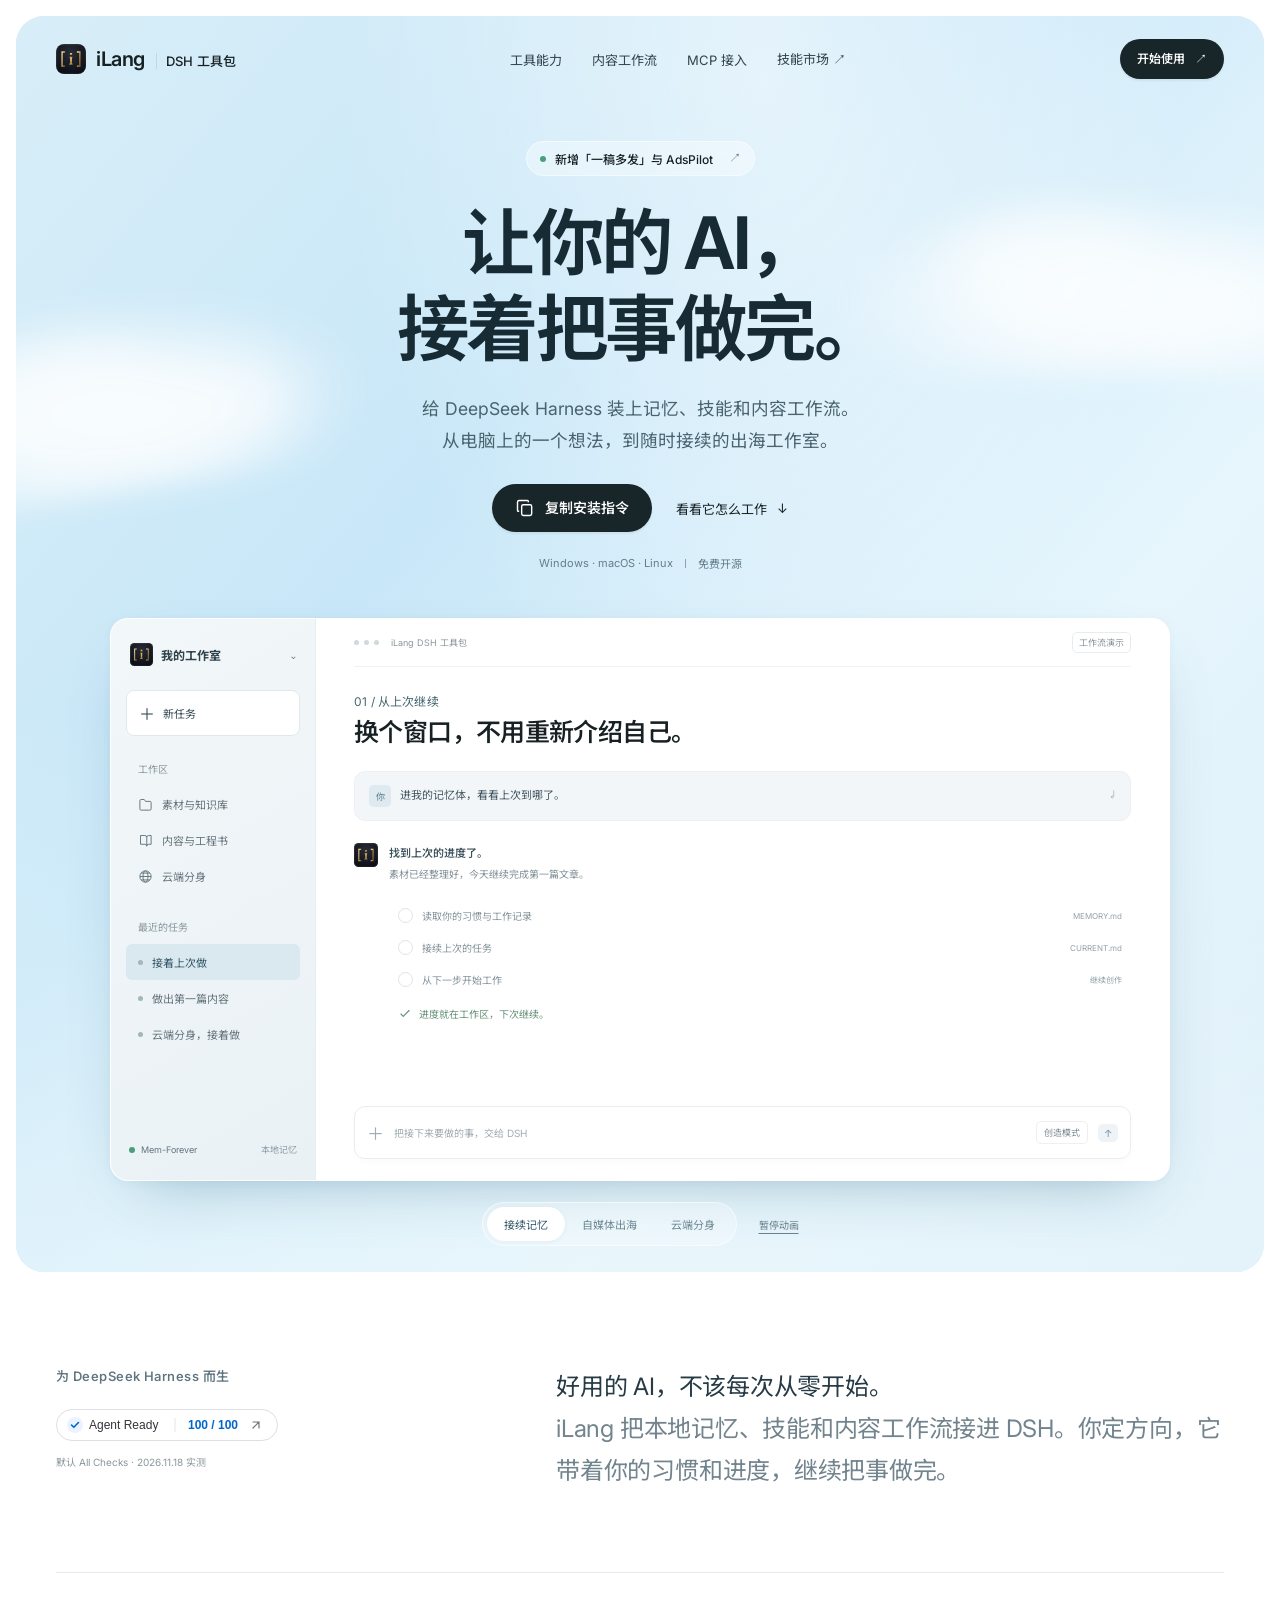
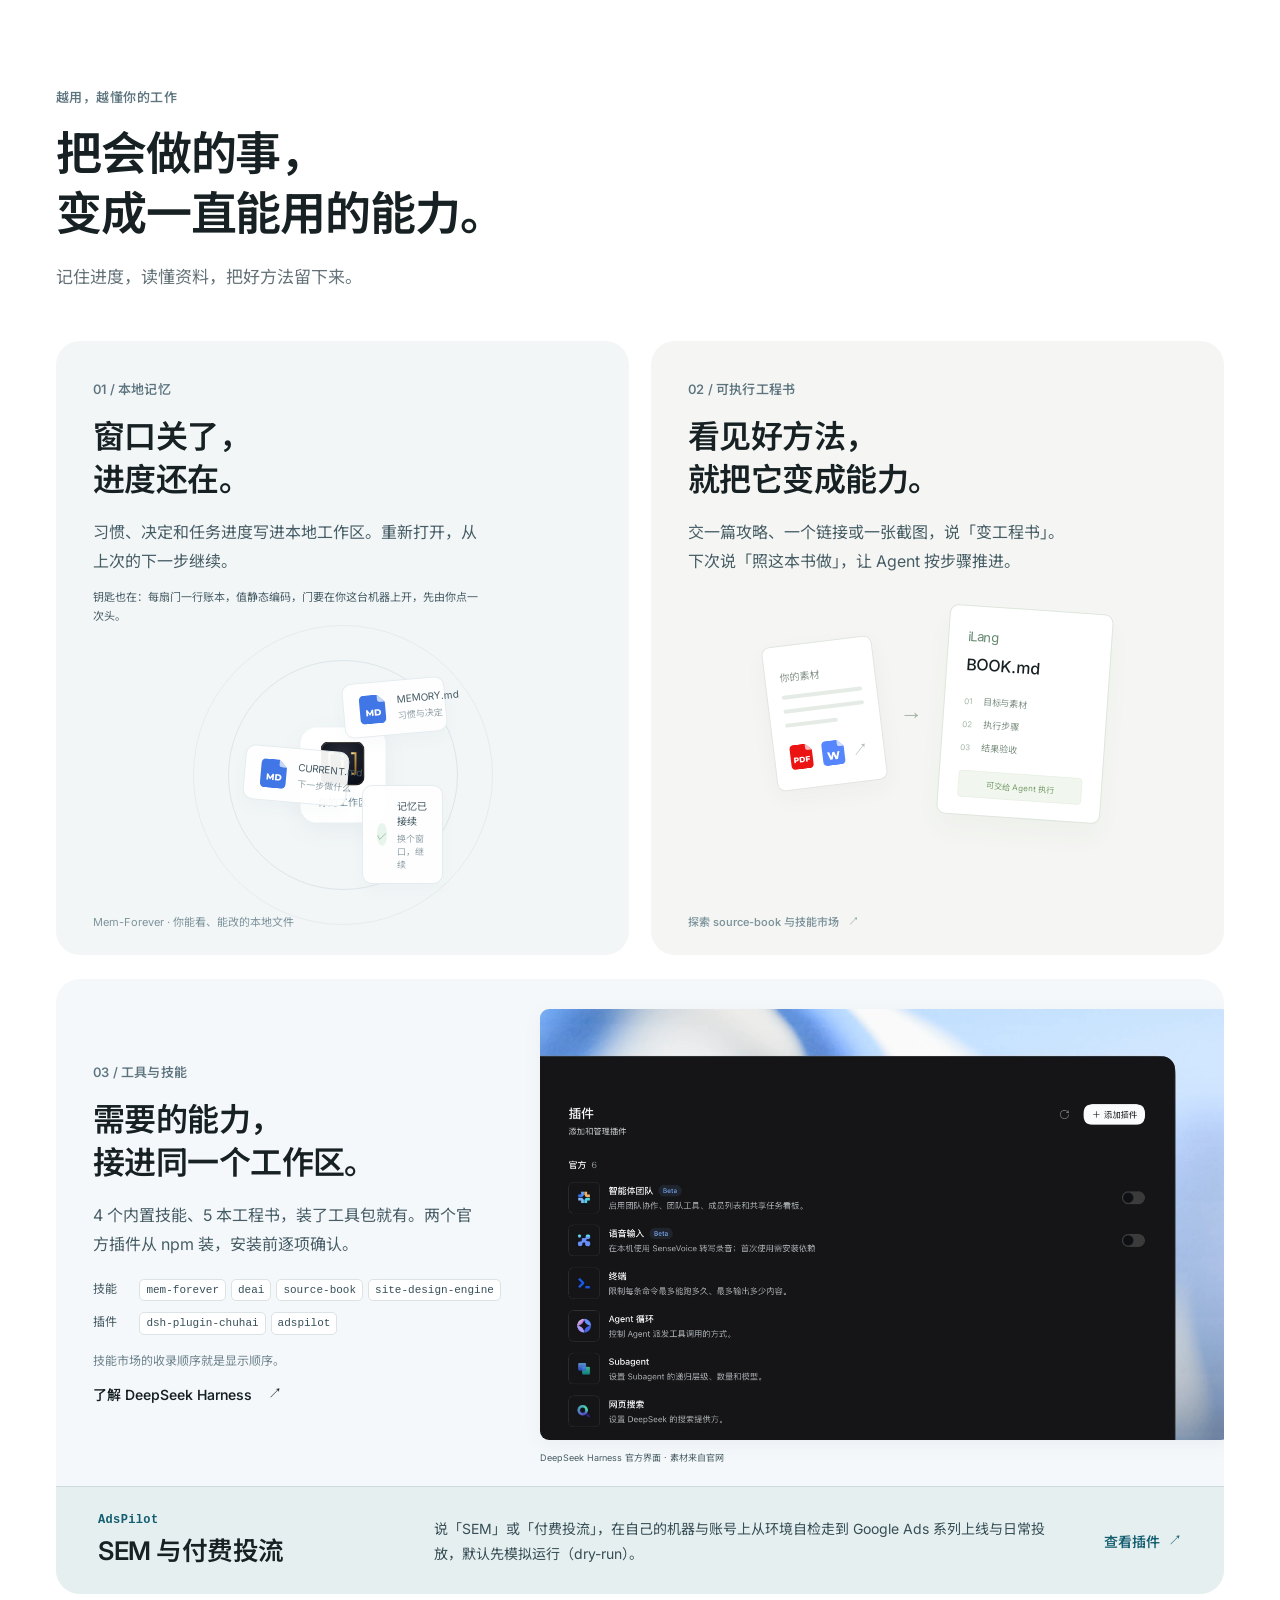
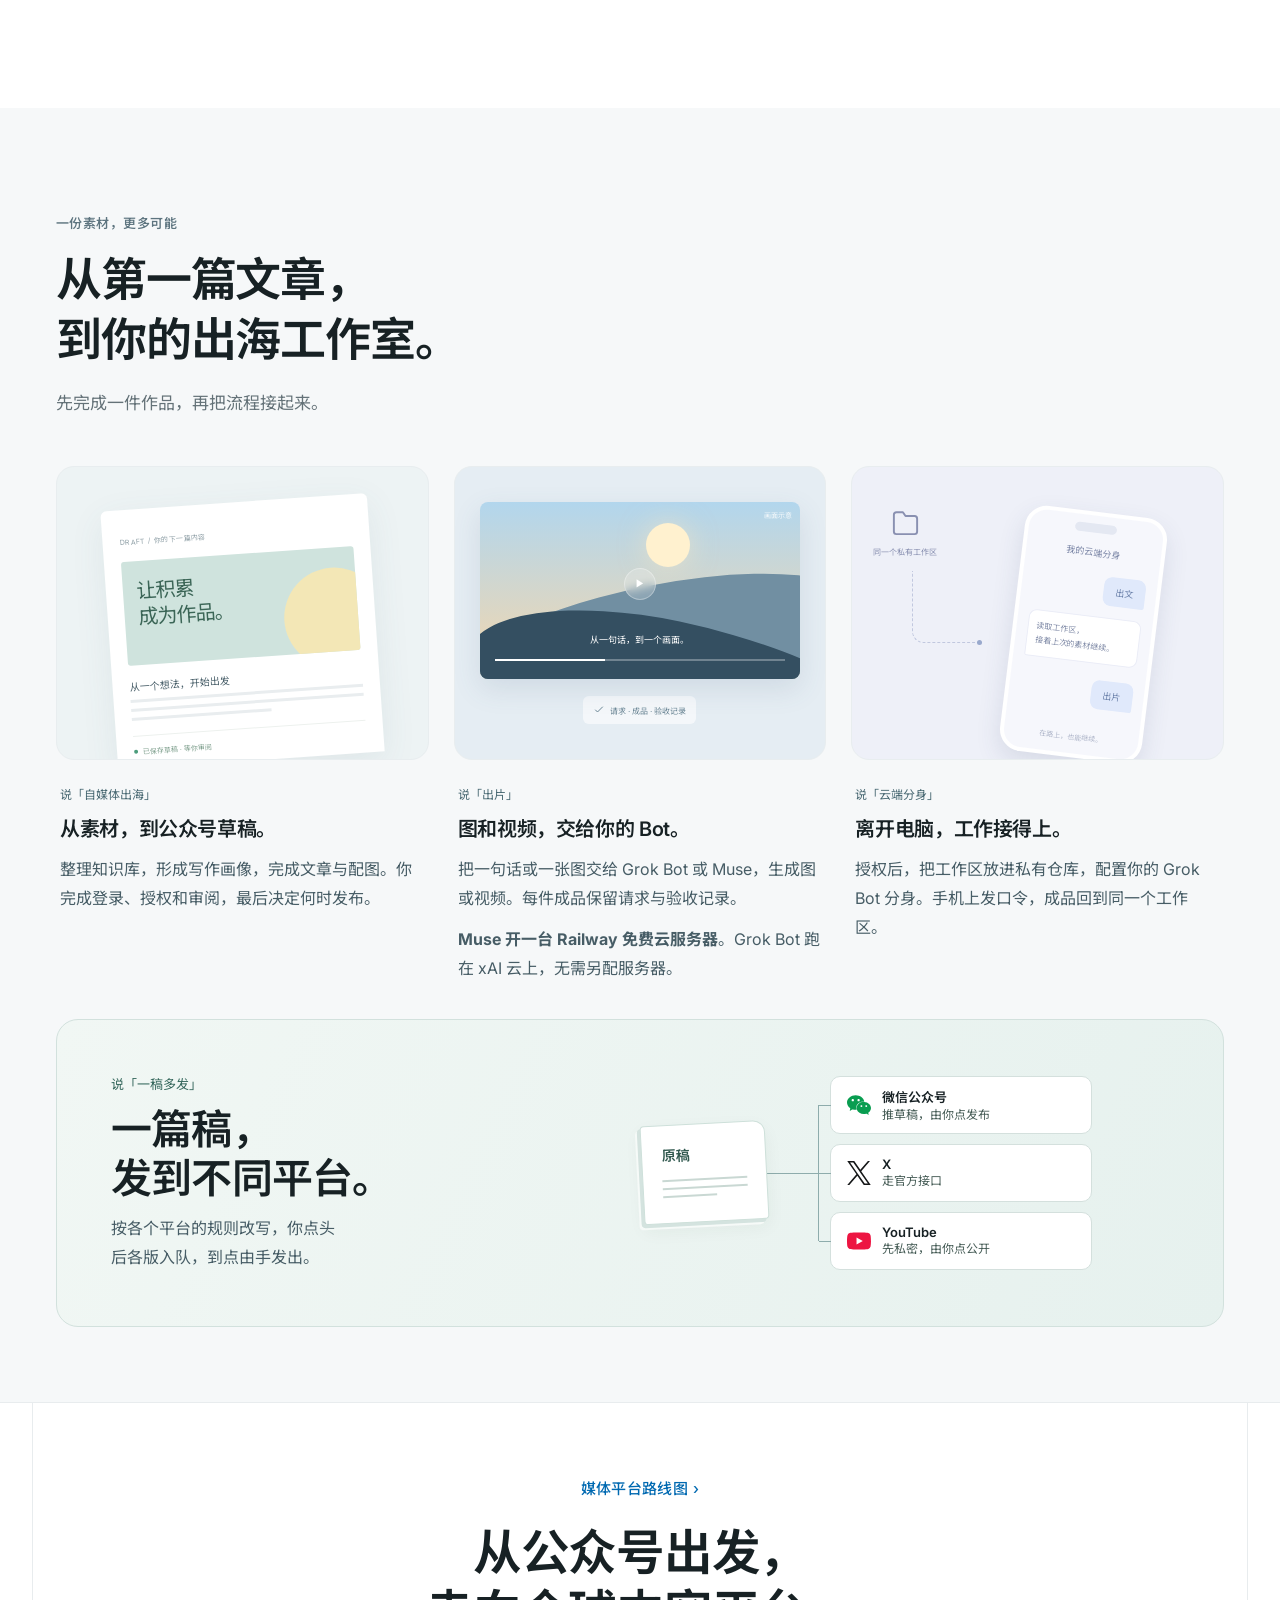
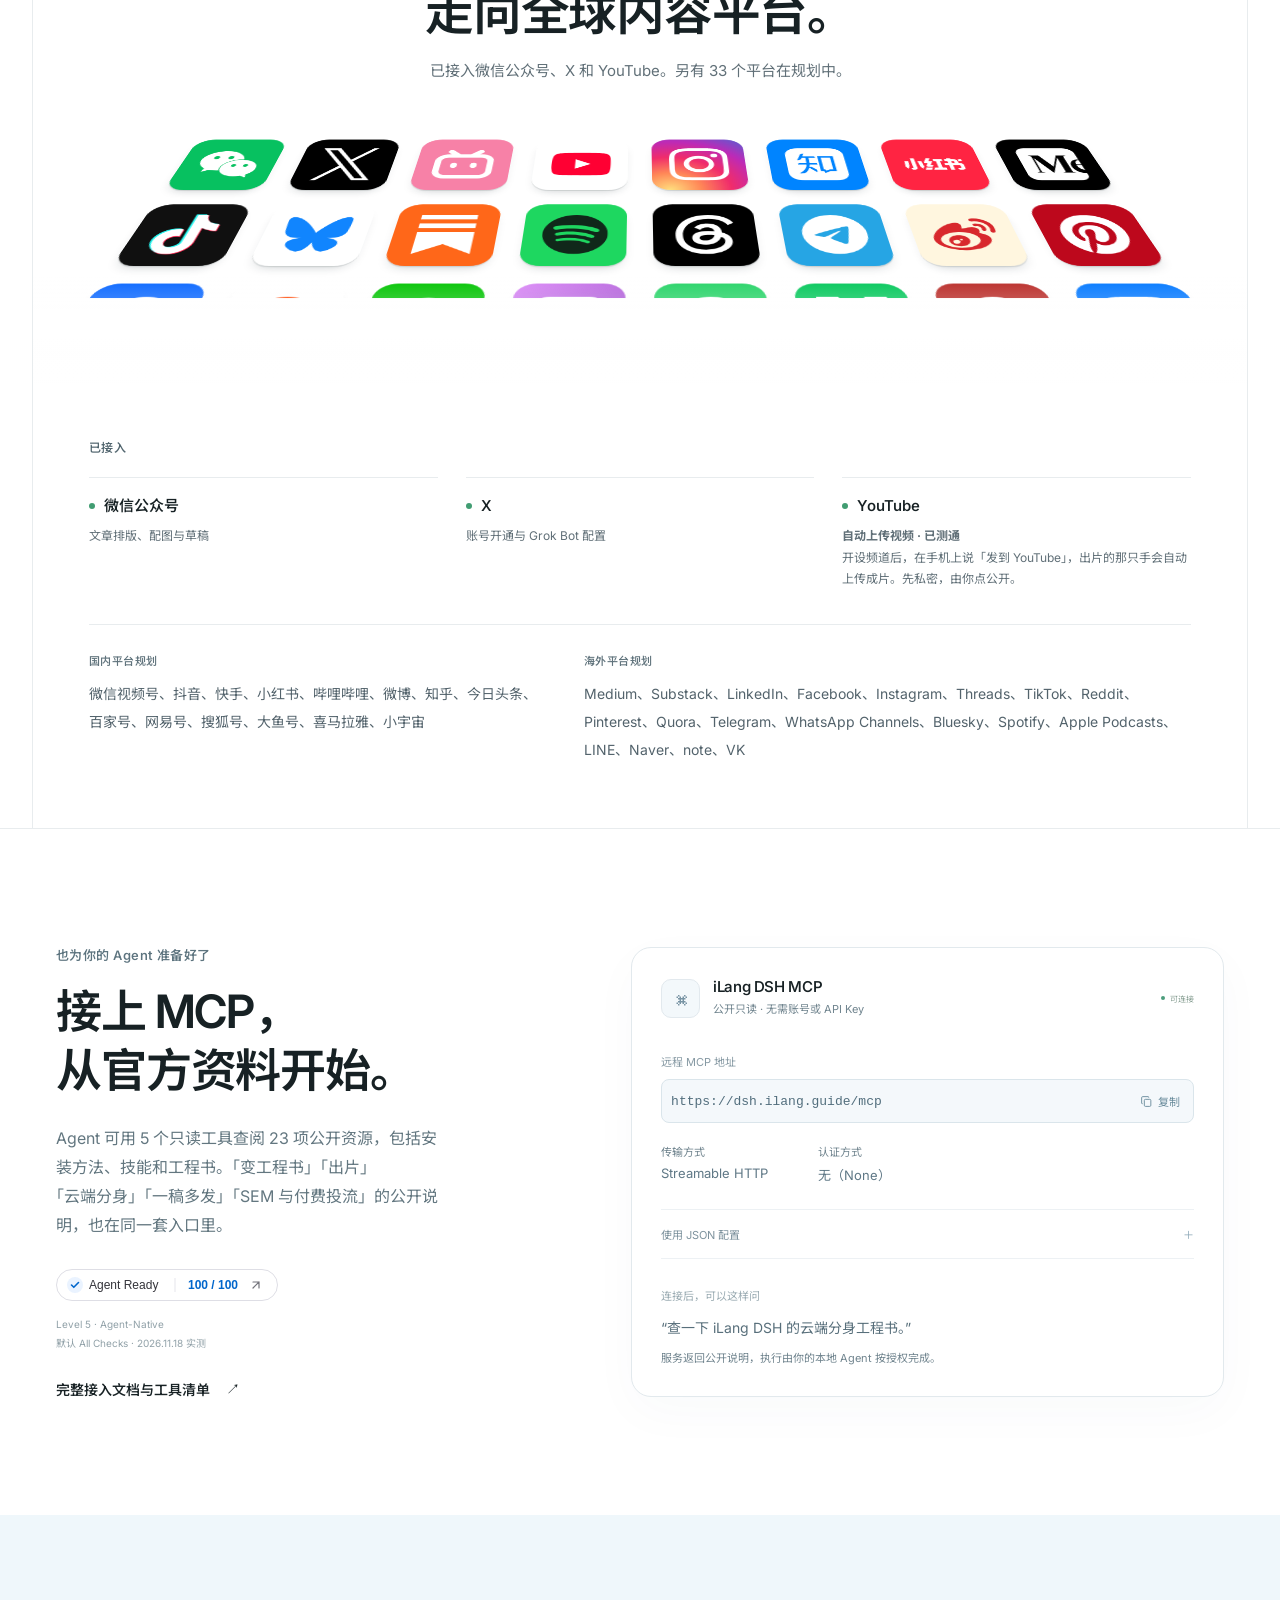
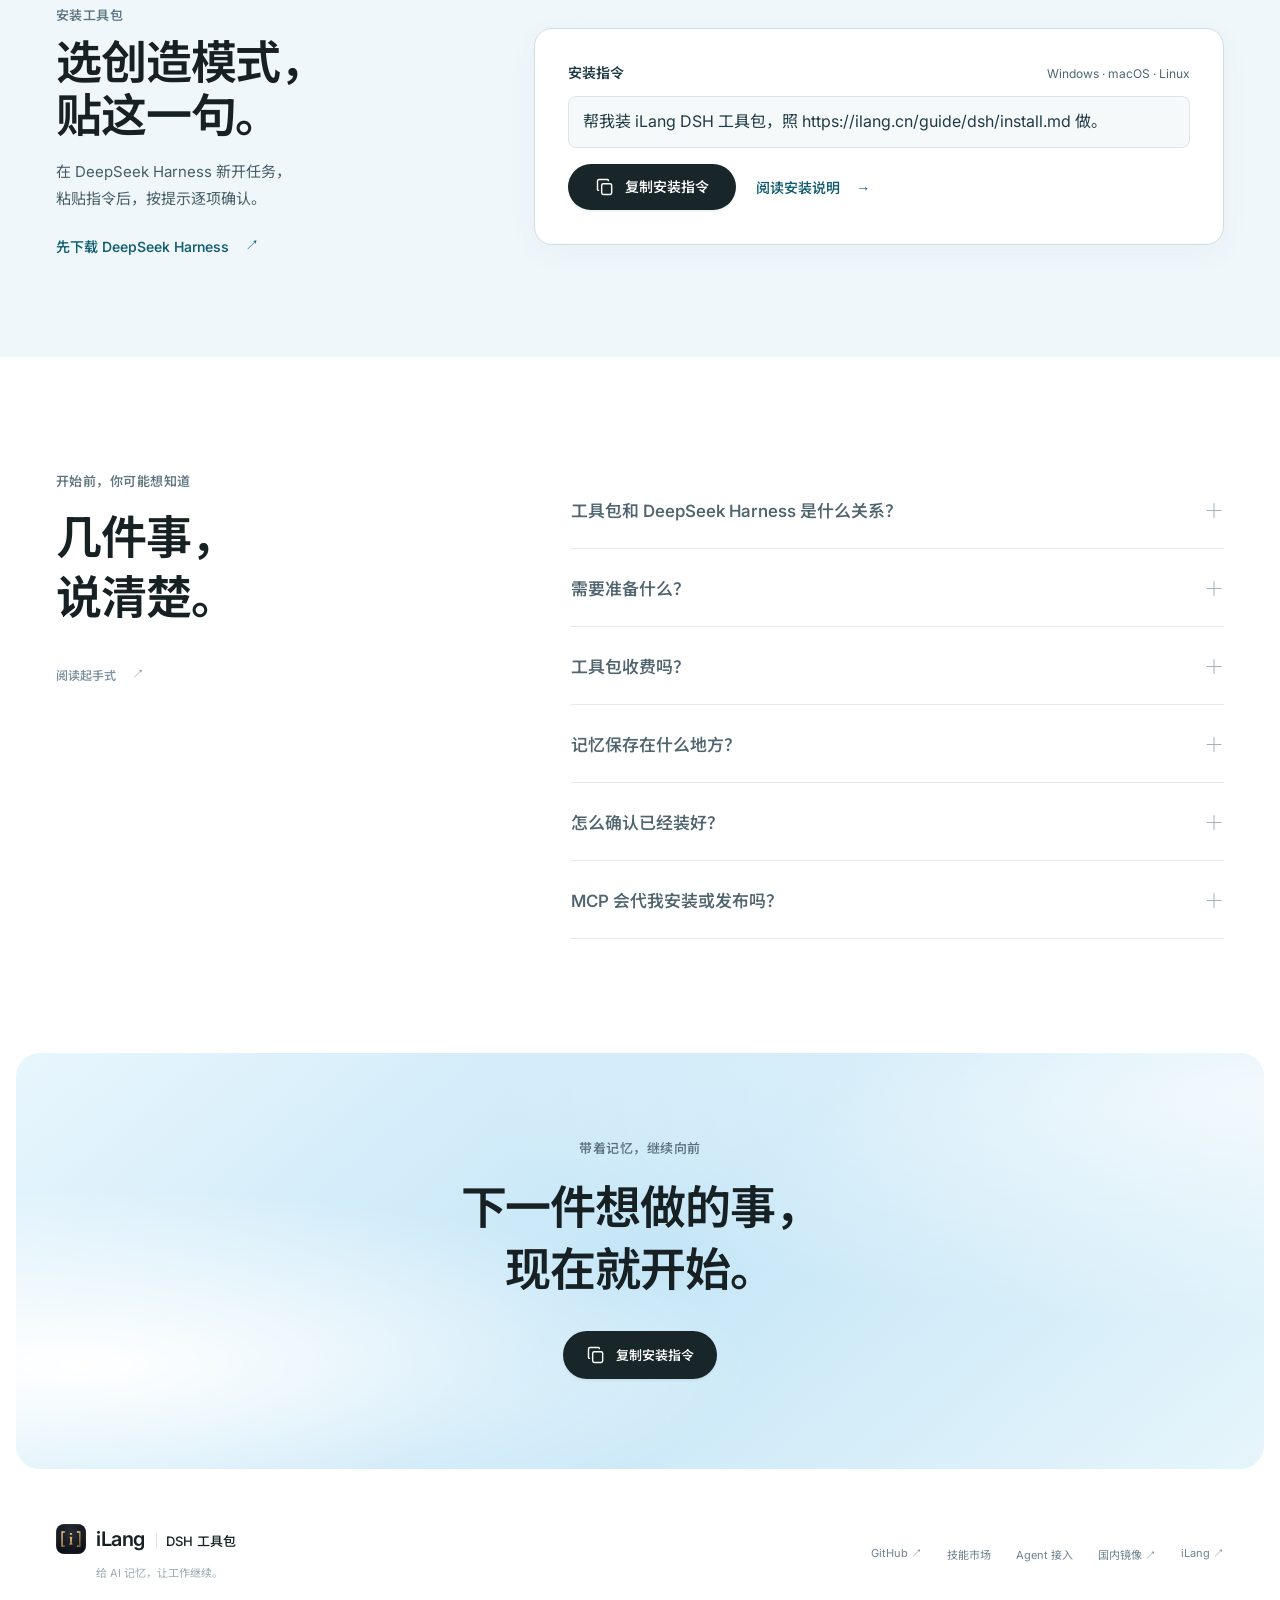
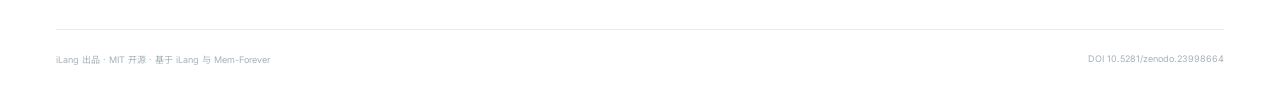
==== commit 9b956155: "让首页演示的结果行在每一步都可读 ai.ilang.chain ::FACT{key:request|by:@SUN|words:"向下滚动，它就自动缺少了一行，往上滚动，它又回来了"|change:" ====
--- a/docs/index.html
+++ b/docs/index.html
@@ -78,7 +78,7 @@
   }
   </script>
   <link rel="icon" type="image/svg+xml" href="/favicon.svg">
-  <link rel="stylesheet" href="landing.css?v=20261119.3">
+  <link rel="stylesheet" href="landing.css?v=20261119.4">
   <link rel="stylesheet" href="platforms.css?v=20261118.1">
   <link rel="stylesheet" href="typography.css?v=20261119.1">
   <link rel="stylesheet" href="redesign.css?v=20261119.2">
--- a/docs/landing.css
+++ b/docs/landing.css
@@ -5,18 +5,18 @@
 .hero-shell{margin:16px;border-radius:28px;position:relative;isolation:isolate;overflow:hidden;background:#d9eef8}.sky{position:absolute;inset:0;z-index:-1;overflow:hidden;background:linear-gradient(130deg,#d8eef8 0%,#c8e7f8 36%,#e7f6fd 70%,#dbedf7 100%)}.sky:before{content:"";position:absolute;inset:0;background:radial-gradient(ellipse at 60% 5%,#fff8,transparent 40%)}.cloud{position:absolute;display:block;width:600px;height:210px;background:radial-gradient(ellipse at 50% 65%,#fff 0%,#fffd 23%,transparent 61%);filter:blur(13px);opacity:.85;animation:cloud-drift 28s ease-in-out infinite alternate}.cloud:before,.cloud:after{content:"";position:absolute;border-radius:50%;background:#fffc;filter:blur(22px)}.cloud:before{width:210px;height:110px;left:24%;top:24%}.cloud:after{width:180px;height:85px;right:20%;top:45%}.cloud-a{left:-210px;top:270px;transform:rotate(-9deg)}.cloud-b{right:-170px;top:150px;width:640px;opacity:.8;animation-delay:-11s}.cloud-c{left:20%;top:660px;width:900px;height:300px;opacity:.7;animation-delay:-6s}.sky-haze{position:absolute;inset:55% 0 0;background:linear-gradient(transparent,#eaf7fc99)}
 .mast{position:relative;z-index:10}.header-inner{height:86px;max-width:1352px;padding:0 40px;margin:auto;display:flex;align-items:center;gap:35px}.brand{display:inline-flex;align-items:center;gap:10px;white-space:nowrap;font-size:20px;letter-spacing:-.045em;font-weight:600}.brand img{border-radius:8px}.brand b{font-size:13px;font-weight:500;letter-spacing:0;padding-left:9px;margin-left:7px;border-left:1px solid #95afb659}.nav{display:flex;gap:30px;align-items:center;margin:auto;font-size:13px;color:#31434b}.nav a:hover{color:#0077ae}.header-cta{min-height:40px;padding:10px 17px;font-size:12px}.menu-toggle{display:none;background:transparent;width:36px;height:36px;padding:8px}.menu-toggle span{display:block;height:1.5px;background:var(--ink);margin:6px 0}
 .hero{padding:39px 32px 26px}.hero-copy{text-align:center;position:relative;z-index:1}.release-note{display:inline-flex;align-items:center;gap:9px;font-size:12px;font-weight:500;padding:8px 13px;border-radius:50px;background:#ffffff5e;border:1px solid #ffffff7d;backdrop-filter:blur(10px)}.release-note>span:last-child{margin-left:7px;color:#597584}.hero h1{font-size:66px;line-height:1.24;font-weight:500;letter-spacing:-.065em;margin:24px 0 22px;color:#172b34}.hero-copy>p{font-size:16px;line-height:1.95;color:#49636f}.hero-actions{display:flex;align-items:center;justify-content:center;gap:24px;margin:28px 0 19px}.hero-secondary{font-size:13px;display:flex;gap:10px;align-items:center}.hero-secondary:hover{color:var(--blue)}.hero-platforms{display:inline-flex;align-items:center;gap:12px;font-size:11px;color:#637e8a}.hero-platforms i{height:9px;width:1px;background:#8aa5b0}
-.demo-wrap{max-width:1060px;margin:47px auto 0;position:relative;scroll-margin-top:24px}.demo-window{display:flex;border-radius:18px;overflow:hidden;border:1px solid #ffffffd9;background:#fff;box-shadow:0 25px 60px -30px #316a8875,0 2px 10px #2165870a;min-height:563px}.demo-sidebar{width:205px;flex-shrink:0;padding:24px 15px;background:linear-gradient(150deg,#f2f7f9,#eaf1f5);border-right:1px solid #e4edf1;display:flex;flex-direction:column;font-size:11px;color:#65747c}.workspace-name{display:flex;align-items:center;gap:8px;font-size:12px;color:#30424b;margin:0 4px 24px}.workspace-name>span{margin-left:auto}.demo-new{display:flex;gap:8px;align-items:center;padding:10px 12px;background:#fff;border:1px solid #e1e8eb;border-radius:8px;color:#354c57}.demo-new>span{font-size:16px}.sidebar-label{font-size:10px;color:#8a989f;margin:25px 12px 10px}.sidebar-item,.sidebar-task{display:flex;align-items:center;gap:9px;padding:10px 12px;border-radius:6px}.sidebar-item .icon{width:15px;height:15px}.sidebar-task i{width:5px;height:5px;border-radius:50%;background:#a3b5bd}.sidebar-foot{margin-top:auto;display:flex;align-items:center;gap:6px;font-size:9px;padding:30px 3px 0}.sidebar-foot>span:last-child{margin-left:auto;color:#8b9da5}.demo-window[data-scene="0"] [data-task="0"],.demo-window[data-scene="1"] [data-task="1"],.demo-window[data-scene="2"] [data-task="2"]{background:#dae9f0;color:#365969}.demo-main{min-width:0;flex:1;background:#fff;display:flex;flex-direction:column;padding:0 38px 21px}.window-bar{height:48px;display:flex;align-items:center;justify-content:space-between;color:#8b969c;font-size:9px;border-bottom:1px solid #f0f3f4;margin-bottom:23px}.window-bar>span:first-child{display:flex;align-items:center;gap:12px}.window-dots{display:flex;gap:5px}.window-dots i{width:5px;height:5px;background:#d0d9dc;border-radius:50%}.demo-label{font-size:9px;border:1px solid #e7edef;border-radius:5px;padding:3px 6px}.demo-scene{flex:1;animation:scene-enter .55s both}.scene-title{margin-bottom:21px}.scene-eyebrow{font-size:9px;letter-spacing:.06em;color:#85949b}.scene-title h2{font-size:25px;line-height:1.35;margin:6px 0 0;letter-spacing:-.025em;font-weight:550}.scene-title h2 br{display:none}.prompt-bubble{display:flex;align-items:center;gap:9px;background:#f2f6f8;border:1px solid #edf1f3;border-radius:11px;padding:13px 14px;font-size:11px;color:#435661}.prompt-avatar{display:flex;align-items:center;justify-content:center;background:#deeaf0;border-radius:5px;min-width:22px;height:22px;color:#587c8e;font-size:9px}.prompt-bubble>span:last-child{margin-left:auto;color:#a0b2ba}.agent-answer{display:flex;gap:11px;margin:22px 0 18px;align-items:flex-start;font-size:11px}.agent-answer>img{width:24px;height:24px}.agent-answer strong{font-weight:550;display:block;margin:1px 0 5px;color:#3b505a}.agent-answer p{color:#839198;font-size:10px}.task-flow{margin-left:35px;display:flex;flex-direction:column;gap:3px}.task-step{display:flex;gap:9px;align-items:center;font-size:10px;padding:7px 9px;border-radius:6px;transition:background .5s,color .5s;color:#85949b}.task-check{display:flex;align-items:center;justify-content:center;width:15px;height:15px;border:1px solid #dce5e8;border-radius:50%;font-size:9px;color:transparent;transition:all .5s}.task-step small{margin-left:auto;font-size:8px;color:#93a2aa}.demo-window[data-step="1"] .task-step:nth-child(1),.demo-window[data-step="2"] .task-step:nth-child(-n+2),.demo-window[data-step="3"] .task-step{background:#f2f8f5;color:#466e60}.demo-window[data-step="1"] .task-step:nth-child(1) .task-check,.demo-window[data-step="2"] .task-step:nth-child(-n+2) .task-check,.demo-window[data-step="3"] .task-check{background:#d8ece1;border-color:#d8ece1;color:#4a8d6c}.scene-result{display:flex;align-items:center;gap:7px;color:#659179;font-size:10px;margin:12px 0 17px 44px;opacity:0;transform:translateY(5px);transition:opacity .4s,transform .4s}.scene-result>.icon{width:14px;height:14px}.demo-window[data-step="3"] .scene-result{opacity:1;transform:translateY(0)}.demo-composer{display:flex;align-items:center;gap:10px;border:1px solid #e8edef;box-shadow:0 3px 6px #26425005;border-radius:11px;padding:13px 12px;color:#a1acb2;font-size:10px;margin-top:auto}.demo-composer>span:first-child{font-size:17px}.composer-mode{margin-left:auto;border:1px solid #edf0f2;border-radius:5px;padding:4px 7px;font-size:9px;color:#7b8b93;white-space:nowrap}.composer-arrow{background:#edf3f6;padding:3px 6px;border-radius:5px;color:#7390a0}.demo-controls{display:flex;align-items:center;justify-content:center;gap:22px;margin-top:21px}.scene-tabs{display:flex;border:1px solid #ffffff83;border-radius:50px;padding:4px;background:#ffffff45}.scene-tabs button{border-radius:30px;font-size:11px;padding:9px 17px;background:transparent;color:#6d8793;transition:background .25s,color .25s}.scene-tabs button[aria-selected="true"]{background:#fff;color:#385969;box-shadow:0 1px 5px #6e9bad17}#motion-toggle{background:none;color:#69828d;font-size:10px;padding:9px 0;text-decoration:underline;text-underline-offset:4px}
+.demo-wrap{max-width:1060px;margin:47px auto 0;position:relative;scroll-margin-top:24px}.demo-window{display:flex;border-radius:18px;overflow:hidden;border:1px solid #ffffffd9;background:#fff;box-shadow:0 25px 60px -30px #316a8875,0 2px 10px #2165870a;min-height:563px}.demo-sidebar{width:205px;flex-shrink:0;padding:24px 15px;background:linear-gradient(150deg,#f2f7f9,#eaf1f5);border-right:1px solid #e4edf1;display:flex;flex-direction:column;font-size:11px;color:#65747c}.workspace-name{display:flex;align-items:center;gap:8px;font-size:12px;color:#30424b;margin:0 4px 24px}.workspace-name>span{margin-left:auto}.demo-new{display:flex;gap:8px;align-items:center;padding:10px 12px;background:#fff;border:1px solid #e1e8eb;border-radius:8px;color:#354c57}.demo-new>span{font-size:16px}.sidebar-label{font-size:10px;color:#8a989f;margin:25px 12px 10px}.sidebar-item,.sidebar-task{display:flex;align-items:center;gap:9px;padding:10px 12px;border-radius:6px}.sidebar-item .icon{width:15px;height:15px}.sidebar-task i{width:5px;height:5px;border-radius:50%;background:#a3b5bd}.sidebar-foot{margin-top:auto;display:flex;align-items:center;gap:6px;font-size:9px;padding:30px 3px 0}.sidebar-foot>span:last-child{margin-left:auto;color:#8b9da5}.demo-window[data-scene="0"] [data-task="0"],.demo-window[data-scene="1"] [data-task="1"],.demo-window[data-scene="2"] [data-task="2"]{background:#dae9f0;color:#365969}.demo-main{min-width:0;flex:1;background:#fff;display:flex;flex-direction:column;padding:0 38px 21px}.window-bar{height:48px;display:flex;align-items:center;justify-content:space-between;color:#8b969c;font-size:9px;border-bottom:1px solid #f0f3f4;margin-bottom:23px}.window-bar>span:first-child{display:flex;align-items:center;gap:12px}.window-dots{display:flex;gap:5px}.window-dots i{width:5px;height:5px;background:#d0d9dc;border-radius:50%}.demo-label{font-size:9px;border:1px solid #e7edef;border-radius:5px;padding:3px 6px}.demo-scene{flex:1}.scene-title{margin-bottom:21px}.scene-eyebrow{font-size:9px;letter-spacing:.06em;color:#85949b}.scene-title h2{font-size:25px;line-height:1.35;margin:6px 0 0;letter-spacing:-.025em;font-weight:550}.scene-title h2 br{display:none}.prompt-bubble{display:flex;align-items:center;gap:9px;background:#f2f6f8;border:1px solid #edf1f3;border-radius:11px;padding:13px 14px;font-size:11px;color:#435661}.prompt-avatar{display:flex;align-items:center;justify-content:center;background:#deeaf0;border-radius:5px;min-width:22px;height:22px;color:#587c8e;font-size:9px}.prompt-bubble>span:last-child{margin-left:auto;color:#a0b2ba}.agent-answer{display:flex;gap:11px;margin:22px 0 18px;align-items:flex-start;font-size:11px}.agent-answer>img{width:24px;height:24px}.agent-answer strong{font-weight:550;display:block;margin:1px 0 5px;color:#3b505a}.agent-answer p{color:#839198;font-size:10px}.task-flow{margin-left:35px;display:flex;flex-direction:column;gap:3px}.task-step{display:flex;gap:9px;align-items:center;font-size:10px;padding:7px 9px;border-radius:6px;transition:background .5s,color .5s;color:#85949b}.task-check{display:flex;align-items:center;justify-content:center;width:15px;height:15px;border:1px solid #dce5e8;border-radius:50%;font-size:9px;color:transparent;transition:all .5s}.task-step small{margin-left:auto;font-size:8px;color:#93a2aa}.demo-window[data-step="1"] .task-step:nth-child(1),.demo-window[data-step="2"] .task-step:nth-child(-n+2),.demo-window[data-step="3"] .task-step{background:#f2f8f5;color:#466e60}.demo-window[data-step="1"] .task-step:nth-child(1) .task-check,.demo-window[data-step="2"] .task-step:nth-child(-n+2) .task-check,.demo-window[data-step="3"] .task-check{background:#d8ece1;border-color:#d8ece1;color:#4a8d6c}.scene-result{display:flex;align-items:center;gap:7px;color:#659179;font-size:10px;margin:12px 0 17px 44px}.scene-result>.icon{width:14px;height:14px}.demo-composer{display:flex;align-items:center;gap:10px;border:1px solid #e8edef;box-shadow:0 3px 6px #26425005;border-radius:11px;padding:13px 12px;color:#a1acb2;font-size:10px;margin-top:auto}.demo-composer>span:first-child{font-size:17px}.composer-mode{margin-left:auto;border:1px solid #edf0f2;border-radius:5px;padding:4px 7px;font-size:9px;color:#7b8b93;white-space:nowrap}.composer-arrow{background:#edf3f6;padding:3px 6px;border-radius:5px;color:#7390a0}.demo-controls{display:flex;align-items:center;justify-content:center;gap:22px;margin-top:21px}.scene-tabs{display:flex;border:1px solid #ffffff83;border-radius:50px;padding:4px;background:#ffffff45}.scene-tabs button{border-radius:30px;font-size:11px;padding:9px 17px;background:transparent;color:#6d8793;transition:background .25s,color .25s}.scene-tabs button[aria-selected="true"]{background:#fff;color:#385969;box-shadow:0 1px 5px #6e9bad17}#motion-toggle{background:none;color:#69828d;font-size:10px;padding:9px 0;text-decoration:underline;text-underline-offset:4px}
 .intro{display:grid;grid-template-columns:1fr 1.5fr;gap:55px;padding:78px 0 80px;border-bottom:1px solid var(--line)}.intro .ready-badge{margin-top:24px}.intro small{display:block;color:#8a979c;font-size:10px;margin-top:9px}.intro p{font-size:24px;line-height:1.75;letter-spacing:-.025em;color:#263b45}.intro p>span{color:#8a979d}.capability-grid{display:grid;grid-template-columns:1fr 1fr;gap:22px}.memory-feature,.book-feature{border-radius:var(--radius);background:#f2f6f7;padding:38px 37px 26px;overflow:hidden}.book-feature{background:#f5f6f3}.feature-copy h3,.official-copy h3{font-size:32px;line-height:1.35;margin:17px 0}.feature-copy p,.official-copy p{font-size:14px;color:#7b8b92;line-height:1.9;max-width:385px}.memory-art{height:276px;position:relative;max-width:400px;margin:10px auto 0}.memory-orbit{position:absolute;border:1px solid #dce6ea;width:230px;height:230px;border-radius:50%;left:50%;top:50%;transform:translate(-50%,-50%)}.memory-orbit:after{content:"";position:absolute;inset:-36px;border:1px solid #e5ecef;border-radius:50%}.memory-core{position:absolute;left:50%;top:50%;transform:translate(-50%,-50%);width:85px;height:95px;border-radius:16px;background:#fff;box-shadow:0 8px 25px #47728210;display:flex;flex-direction:column;align-items:center;justify-content:center;gap:8px}.memory-core span{font-size:10px;color:#7b939e}.memory-file{position:absolute;display:flex;gap:10px;align-items:center;padding:12px 14px;background:#ffffffee;border:1px solid #e5ecef;border-radius:10px;box-shadow:0 7px 16px #3f687908;font-size:10px;color:#455a65;animation:float 7s ease-in-out infinite alternate}.memory-file small{display:block;margin-top:4px;font-size:9px;color:#92a2a9}.mf-a{left:0;top:43px;transform:rotate(-5deg)}.mf-b{right:-5px;top:111px;transform:rotate(5deg);animation-delay:-3s}.mf-c{left:19px;bottom:29px;animation-delay:-5s}.mf-c>span{background:#e8f5ec;color:#73a58a;border-radius:50%;width:23px;height:23px;display:flex;align-items:center;justify-content:center}.feature-foot{font-size:11px;color:#7e949d;display:flex;align-items:center;gap:9px;margin-top:10px}.book-art{height:276px;position:relative;display:flex;align-items:center;justify-content:center;gap:20px}.source-note{width:111px;border:1px solid #e1e6e0;background:#fff;padding:19px 14px;border-radius:8px;box-shadow:0 8px 25px #37463209;transform:rotate(-7deg)}.source-note>span:first-child{font-size:10px;color:#88978b}.note-line{height:4px;background:#e5ebe5;margin-top:10px;border-radius:2px}.note-line.short{width:65%}.source-icons{display:flex;gap:7px;margin-top:18px;align-items:center;font-size:16px;color:#b0bdb3}.convert-arrow{color:#a5b3a4;font-size:23px}.book-page{background:#fff;padding:22px 19px 17px;border:1px solid #dee6dd;border-radius:9px;box-shadow:0 15px 25px #37532f09;transform:rotate(4deg);width:164px;position:relative}.book-brand{display:block;font-size:13px;color:#63886f;letter-spacing:-.04em;margin-bottom:10px}.book-page>strong{font-size:16px;font-weight:500;display:block;margin-bottom:20px}.book-page>div{font-size:9px;margin:10px 0;color:#7f9283}.book-page i{font-style:normal;font-size:8px;margin-right:8px;color:#a4b5a8}.book-check{font-size:8px;display:block;background:#f1f7ef;border:1px solid #eaf1e6;color:#7a9c6c;padding:7px;text-align:center;margin-top:17px;border-radius:4px}
 .official-feature{margin-top:24px;background:#f5f8fa;border-radius:24px;display:grid;grid-template-columns:.8fr 1.2fr;overflow:hidden;align-items:center}.official-copy{padding:44px 15px 44px 37px}.official-copy .link{margin-top:25px}.skill-tags{display:flex;gap:6px;flex-wrap:wrap;margin-top:22px}.skill-tags span{font-size:9px;color:#6c8c9c;border:1px solid #dce7ed;border-radius:4px;padding:5px 7px}.official-visual{padding:30px 0 22px 17px;overflow:hidden}.official-visual img{width:690px;max-width:none;border-radius:9px;box-shadow:0 5px 18px #4a728e10}.official-visual figcaption{font-size:9px;color:#8ca0ac;margin-top:11px}
 .workflow-section{background:#f6f8f9;padding:105px 0 75px}.workflow-grid{display:grid;grid-template-columns:repeat(3,1fr);gap:25px}.story-card{min-width:0}.story-art{height:294px;overflow:hidden;border-radius:18px;position:relative;border:1px solid #e8edef;display:flex;align-items:center;justify-content:center;background:#edf3f4}.story-copy{padding:25px 4px 0}.command-tag{font-size:10px;color:#688792;display:block;margin-bottom:12px}.story-copy h3{font-size:20px;letter-spacing:-.025em;line-height:1.5;margin-bottom:11px}.story-copy p{font-size:12px;line-height:1.9;color:#7f9099}.editor-sheet{width:72%;margin-top:37px;background:#fff;border-radius:6px 6px 0 0;padding:19px 17px 12px;box-shadow:0 10px 35px #41677916;transform:rotate(-4deg)}.editor-kicker{font-size:7px;color:#91a1a8;letter-spacing:.06em}.editor-cover{margin-top:13px;height:104px;background:#cfe3dd;position:relative;overflow:hidden;border-radius:3px;padding:17px 14px}.editor-cover>span{position:relative;z-index:1;font-size:20px;letter-spacing:-.05em;line-height:1.3;color:#3c6657}.cover-circle{position:absolute;width:100px;height:100px;background:#f3e7b6;border-radius:50%;right:-26px;bottom:-16px}.editor-title{display:block;font-size:10px;margin-top:13px;color:#4c626c}.editor-lines i{display:block;height:3px;background:#e9edef;margin-top:6px;width:100%}.editor-lines i:last-child{width:60%}.editor-status{font-size:7px;color:#86a594;display:flex;gap:5px;align-items:center;border-top:1px solid #edf1ee;padding-top:10px;margin-top:15px}.editor-status .live-dot{width:4px;height:4px}.video-art{background:#e5edf3;flex-direction:column;padding:25px}.video-frame{background:linear-gradient(#b2d6ed,#f5d7ac);width:100%;height:177px;position:relative;overflow:hidden;border-radius:8px;box-shadow:0 10px 28px #40658222}.video-sun{width:44px;height:44px;border-radius:50%;background:#fff1cf;position:absolute;left:52%;top:21px;box-shadow:0 0 27px #ffe8bf88}.video-ridge{position:absolute;width:150%;height:100%;border-radius:50% 70% 0 0;transform:rotate(-15deg)}.ridge-back{background:#718fa2;top:82px;left:-60px}.ridge-front{background:#344f61;top:126px;left:-20px;transform:rotate(12deg)}.video-play{position:absolute;left:50%;top:46%;transform:translate(-50%,-50%);width:32px;height:32px;display:flex;align-items:center;justify-content:center;font-size:10px;color:#fff;border-radius:50%;background:#ffffff30;border:1px solid #ffffff50;backdrop-filter:blur(5px)}.video-caption{position:absolute;bottom:33px;left:0;right:0;text-align:center;color:#fff;font-size:9px}.video-timeline{position:absolute;left:15px;right:15px;bottom:18px;height:2px;background:#ffffff4d}.video-timeline i{display:block;width:38%;height:100%;background:#fff}.video-tag{position:absolute;right:8px;top:8px;color:#fff;font-size:7px;opacity:.85}.render-chip{margin-top:17px;padding:8px 10px;background:#fff9;border-radius:6px;font-size:8px;display:flex;align-items:center;gap:5px;color:#6c8796}.render-chip .icon{width:12px;height:12px}.twin-art{background:#eef0f8}.twin-cloud{position:absolute;top:40px;left:21px;display:flex;flex-direction:column;align-items:center;gap:8px;color:#8990b1;font-size:8px}.twin-cloud .icon{width:31px;height:31px}.sync-line{position:absolute;top:104px;left:60px;width:70px;height:72px;border:1px dashed #c1c8df;border-top:0;border-right:0;border-radius:0 0 0 12px}.sync-line i{position:absolute;bottom:-3px;right:0;width:5px;height:5px;background:#99a9cd;border-radius:50%}.phone-shell{width:143px;height:247px;border:4px solid #fff;border-radius:22px;background:#f6f7fc;box-shadow:0 10px 25px #35476c20;position:absolute;top:44px;left:43%;transform:rotate(7deg);padding:30px 11px 12px}.phone-island{position:absolute;width:42px;height:9px;border-radius:6px;background:#e4e8f2;top:8px;left:46px}.phone-title{font-size:9px;display:block;text-align:center;color:#7c87a7}.phone-message{font-size:9px;width:max-content;max-width:100%;background:#e0e9fb;color:#6c82ab;border-radius:8px 8px 2px 8px;padding:8px 12px;margin:16px 0 12px auto}.phone-reply{font-size:8px;background:#fff;border:1px solid #ebedf7;padding:9px 8px;border-radius:8px 8px 8px 2px;color:#8690ab;line-height:1.7}.phone-bottom{position:absolute;bottom:12px;left:0;right:0;text-align:center;color:#b1b8cb;font-size:7px}.platform-progress{margin-top:75px;padding-top:44px;border-top:1px solid #dfe6e9;display:grid;grid-template-columns:1fr auto;gap:65px;align-items:center}.platform-progress h3{font-size:24px;margin:15px 0 12px}.platform-progress p{font-size:12px;color:#85939b;max-width:650px}.platform-marks{display:flex;align-items:center;gap:30px}.platform-marks>span{font-size:24px;text-align:center;width:50px;color:#4d646e}.platform-marks small{display:block;font-size:8px;font-weight:400;color:#96a5ad;margin-top:9px}.platform-marks .wechat-mark{font-size:13px}.platform-marks .youtube-mark{font-size:25px}.platform-disclosure{margin-top:28px;border-bottom:1px solid #e0e7ea}.platform-disclosure summary{padding:18px 0;display:flex;justify-content:space-between;font-size:12px;color:#8799a3;cursor:pointer}.platform-list{padding-bottom:22px}.platform-row{display:grid;grid-template-columns:55px 1fr;gap:15px;margin:18px 0}.platform-row h4{font-size:11px;font-weight:500;color:#78909c;padding:5px 0}.platform-row ul{list-style:none;padding:0;margin:0;display:flex;gap:9px;flex-wrap:wrap}.platform-row li{font-size:10px;border:1px solid #e1e8ec;padding:5px 9px;border-radius:5px;color:#8fa2ac}.platform-row .live{color:#5b8d73;background:#edf5ef;border-color:#deebdf}.platform-row .live:before{content:"";display:inline-block;width:4px;height:4px;background:#82b496;border-radius:50%;margin-right:6px}.platform-note{font-size:10px;color:#97a8b1}
 .agent-section{padding:116px 0}.agent-grid{display:grid;grid-template-columns:.9fr 1.1fr;gap:90px;align-items:center}.agent-copy>p{font-size:14px;color:#809098;margin:23px 0 30px;max-width:390px}.score-note{display:block;font-size:10px;color:#91a1a8;line-height:1.9;margin:10px 0 26px}.mcp-card{border:1px solid #e2e9ed;border-radius:20px;padding:29px;box-shadow:0 15px 50px #285b7407;background:#fff}.mcp-heading{display:flex;align-items:center;gap:13px;margin-bottom:34px}.mcp-heading h3{font-size:15px;letter-spacing:-.025em;font-weight:550}.mcp-heading p{font-size:10px;color:#92a2aa;margin-top:4px}.mcp-glyph{border:1px solid #e2e9ee;background:#f3f8fb;border-radius:10px;width:39px;height:39px;display:flex;align-items:center;justify-content:center;color:#7894a4;font-size:24px}.mcp-status{margin-left:auto;font-size:8px;color:#8aa195;white-space:nowrap;display:flex;gap:5px;align-items:center}.mcp-status .live-dot{width:4px;height:4px}.mcp-card>label{display:block;font-size:10px;color:#8699a3;margin-bottom:10px}.endpoint-field{display:flex;border:1px solid #dae5eb;background:#f4f8fb;border-radius:8px;padding:7px 9px;gap:6px}.endpoint-field input{width:100%;min-width:0;border:0;background:transparent;color:#526e7d;font-size:12px;outline-offset:1px;padding:5px 0}.copy-mini{display:inline-flex;gap:5px;align-items:center;background:transparent;color:#6a8c9c;font-size:10px;white-space:nowrap;padding:6px 4px}.copy-mini:hover{color:#216c95}.copy-mini .icon{width:13px;height:13px}.mcp-settings{display:flex;gap:50px;margin:20px 0 25px}.mcp-settings dt{font-size:9px;color:#91a4ae;margin-bottom:6px}.mcp-settings dd{margin:0;font-size:11px;color:#5f7886}.mcp-config{border-top:1px solid #edf1f4;border-bottom:1px solid #edf1f4}.mcp-config summary{display:flex;justify-content:space-between;font-size:11px;padding:16px 0;cursor:pointer;color:#7e939e}.mcp-config summary>span{color:#8ba7b6}.code-top{display:flex;justify-content:space-between;align-items:center;padding:7px 12px;border-radius:7px 7px 0 0;background:#edf4f8;color:#87a0ae;font-size:9px}.mcp-config pre{margin:0;padding:15px 14px;background:#f5f8fa;overflow:auto;color:#617d8c;font-size:10px;line-height:1.7;border-radius:0 0 7px 7px}.mcp-config>p{font-size:9px;color:#96a7b0;margin:9px 0 15px}.mcp-example{padding-top:25px}.mcp-example>span{font-size:9px;color:#9aabb2}.mcp-example>p{font-size:12px;margin:11px 0 8px;color:#586f7b}.mcp-example small{font-size:9px;line-height:1.7;display:block;color:#a3afb5}
 .start-section{padding:96px 0;background:#eff7fb;text-align:center}.start-section .section-heading{margin-bottom:35px}.start-section .section-heading p{font-size:14px}.install-panel{max-width:920px;margin:auto;padding:25px 28px 19px;border:1px solid #fff;background:#ffffffbf;border-radius:18px;text-align:left;box-shadow:0 14px 35px #47758d0a}.install-top{display:flex;justify-content:space-between;gap:20px;align-items:center;border-bottom:1px solid #e8f0f4;padding-bottom:20px;color:#648291;font-size:12px}.install-top>div{display:flex;align-items:center;gap:8px}.install-top small{font-size:9px;color:#9cb0ba;margin-left:5px}.install-top .button{font-size:11px;min-height:38px;padding:10px 16px}.install-top .icon{width:15px;height:15px}#install-command{display:block;width:100%;border:0;background:transparent;resize:none;padding:24px 0 20px;color:#64808f;font-size:13px;line-height:1.95;outline-offset:2px;min-height:160px}.install-foot{display:flex;justify-content:space-between;gap:16px;border-top:1px solid #e8f0f4;padding-top:15px;font-size:9px;color:#9cb1bc}.install-foot a{color:#6593a9;white-space:nowrap}.faq-section{display:grid;grid-template-columns:.8fr 1.2fr;gap:80px}.faq-section .link{margin-top:20px;font-size:12px;color:#7b929e}.faq-list details{border-bottom:1px solid var(--line)}.faq-list summary{list-style:none;display:flex;justify-content:space-between;align-items:center;gap:22px;cursor:pointer;padding:24px 0;font-size:14px;color:#50656f}.faq-list summary>span{font-size:20px;color:#a2b1b8;font-weight:300}.faq-list details[open] summary>span{transform:rotate(45deg)}summary::-webkit-details-marker{display:none}.faq-list details>p{padding:0 32px 24px 0;font-size:12px;color:#8b9ca4;line-height:1.9}.closing{position:relative;overflow:hidden;text-align:center;background:linear-gradient(140deg,#e8f6fd,#c5e6f7 50%,#e6f5fb);margin:0 16px;border-radius:24px;padding:85px 24px 90px;isolation:isolate}.closing h2{font-size:46px;line-height:1.35;margin:19px 0 31px}.closing-cloud{position:absolute;inset:0;z-index:-1;background:radial-gradient(ellipse at 5% 75%,#fff,transparent 40%),radial-gradient(ellipse at 100% 10%,#ffffffb0,transparent 44%)}.closing .button{font-size:13px}.footer-main{display:grid;grid-template-columns:1fr auto;gap:10px;padding:55px 0 45px;align-items:center}.footer-main>p{grid-column:1;grid-row:2;font-size:11px;color:#9cabb2;padding-left:40px}.footer-main nav{grid-column:2;grid-row:1 / span 2;display:flex;gap:25px;font-size:11px;color:#6c838e}.footer-main nav a:hover{color:var(--blue)}.footer-bottom{border-top:1px solid var(--line);padding:23px 0 30px;display:flex;justify-content:space-between;font-size:9px;color:#a4b1b8;gap:20px}.copy-toast{position:fixed;bottom:24px;left:50%;transform:translate(-50%,10px);padding:13px 22px;background:#21363deb;color:#fff;box-shadow:0 8px 30px #152a3422;border-radius:10px;font-size:12px;max-width:calc(100vw - 35px);width:max-content;opacity:0;pointer-events:none;transition:opacity .2s,transform .2s;z-index:40;backdrop-filter:blur(15px)}.copy-toast[data-visible="true"]{opacity:1;transform:translate(-50%,0)}
-@keyframes cloud-drift{to{translate:50px 8px}}@keyframes float{to{translate:0 -8px}}@keyframes scene-enter{from{opacity:.3;transform:translateY(7px)}to{opacity:1;transform:translateY(0)}}.hero-shell:has(.demo-window[data-paused="true"]) .cloud{animation-play-state:paused}
+@keyframes cloud-drift{to{translate:50px 8px}}@keyframes float{to{translate:0 -8px}}.hero-shell:has(.demo-window[data-paused="true"]) .cloud{animation-play-state:paused}
 @media(min-width:1600px){.hero{padding-top:58px}.hero h1{font-size:76px}.hero-copy>p{font-size:18px}.demo-wrap{margin-top:56px}}
 @media(max-width:1100px){.wrap{width:calc(100% - 72px)}.nav{gap:22px}.header-inner{padding:0 27px;gap:22px}.hero h1{font-size:59px}.demo-sidebar{width:185px}.demo-main{padding-left:27px;padding-right:27px}.demo-window{min-height:555px}.intro{gap:35px;grid-template-columns:.8fr 1.2fr}.intro p{font-size:21px}.section-heading h2,.agent-copy h2,.faq-section h2{font-size:40px}.memory-feature,.book-feature{padding:30px 27px 24px}.feature-copy h3,.official-copy h3{font-size:29px}.official-copy{padding-left:28px}.book-art{gap:12px}.agent-grid{gap:45px}.workflow-grid{gap:18px}.story-art{height:250px}.story-copy h3{font-size:18px}.video-art{padding:18px}.phone-shell{left:39%;top:35px}.twin-cloud{left:14px;top:30px}.platform-progress{gap:35px}.mcp-card{padding:24px}.mcp-status{display:none}.footer-main nav{gap:18px}.footer-main .brand{font-size:18px}}
 @media(max-width:850px){.header-inner{height:76px}.nav{gap:17px;font-size:11px}.brand{font-size:18px}.brand b{font-size:11px;margin-left:4px;padding-left:6px}.brand img{width:26px;height:26px}.header-cta{display:none}.hero{padding-top:32px}.hero h1{font-size:55px}.hero-copy>p{font-size:14px}.hero-shell{margin:12px;border-radius:22px}.demo-sidebar{width:163px;padding:22px 10px}.demo-main{padding-left:22px;padding-right:22px}.demo-window{min-height:550px}.workspace-name{font-size:10px}.sidebar-item,.sidebar-task{font-size:10px;padding:10px 8px}.sidebar-foot{font-size:8px;gap:5px}.sidebar-foot>span:last-child{display:none}.scene-title h2{font-size:22px}.prompt-bubble{font-size:10px}.agent-answer p{max-width:270px}.task-flow{margin-left:12px}.scene-result{margin-left:20px}.composer-mode{display:none}.intro{padding:60px 0;grid-template-columns:1fr;gap:30px}.intro>div{display:flex;align-items:center;flex-wrap:wrap;gap:15px}.intro .ready-badge{margin:0}.intro small{margin:0;font-size:9px}.intro p{font-size:24px}.section{padding:80px 0}.capability-grid{gap:16px}.feature-copy h3{font-size:25px}.feature-copy p{font-size:12px}.memory-feature,.book-feature{padding:27px 22px 22px}.memory-art,.book-art{height:246px}.memory-file{padding:9px 10px;font-size:8px;gap:6px}.memory-file img{width:23px;height:23px}.memory-file small{font-size:7px}.memory-core{width:72px;height:85px}.memory-core img{width:35px;height:35px}.memory-orbit{width:175px;height:175px}.mf-a{left:-10px}.mf-b{right:-13px}.mf-c{left:0}.source-note{width:85px;padding:14px 10px}.source-icons{gap:4px}.source-icons img{width:18px;height:18px}.book-page{width:126px;padding:17px 12px}.book-page strong{font-size:13px;margin-bottom:15px}.book-page>div{font-size:8px}.book-check{font-size:6px;padding:6px}.book-art{gap:9px}.convert-arrow{font-size:17px}.feature-foot{font-size:9px}.official-feature{grid-template-columns:1fr 1.1fr}.official-copy{padding:35px 10px 35px 28px}.official-copy h3{font-size:25px}.official-copy p{font-size:12px}.official-visual img{width:520px}.official-visual{padding-left:13px}.official-copy .link{font-size:12px}.workflow-section{padding:80px 0 60px}.workflow-grid{grid-template-columns:1fr;gap:35px}.story-card{display:grid;grid-template-columns:1fr 1.1fr;gap:28px;align-items:center}.story-art{height:280px}.story-copy{padding:0}.story-copy h3{font-size:23px}.story-copy p{font-size:13px}.editor-sheet{width:76%;max-width:220px}.video-frame{max-width:260px}.twin-cloud{left:23px;top:38px}.phone-shell{left:45%;top:40px}.platform-progress{grid-template-columns:1fr;gap:27px;margin-top:50px}.platform-marks{gap:30px;justify-content:flex-start}.platform-marks>span{font-size:22px}.agent-grid{grid-template-columns:1fr;gap:37px}.agent-copy>p{max-width:600px}.mcp-card{max-width:600px;width:100%;padding:32px}.mcp-status{display:flex}.agent-copy .score-note{display:inline-block;vertical-align:top;margin:0 0 0 15px}.agent-copy>.link{display:block;margin-top:24px}.faq-section{gap:30px;grid-template-columns:.8fr 1.2fr}.faq-list summary{font-size:12px}.footer-main{grid-template-columns:1fr;gap:15px;padding-bottom:30px}.footer-main nav{grid-column:1;grid-row:3;padding-top:15px}.footer-main>p{grid-row:2}.closing{margin:0 12px}.start-section{padding:80px 0}.install-top small{display:none}}
 @media(max-width:600px){.wrap{width:calc(100% - 44px)}.hero-shell{margin:8px;border-radius:19px}.header-inner{height:70px;padding:0 19px;gap:8px;justify-content:space-between}.brand{font-size:18px;gap:8px}.brand b{font-size:11px}.brand img{width:27px;height:27px}.menu-toggle{display:block}.nav{display:none;position:absolute;top:61px;left:14px;right:14px;align-items:stretch;flex-direction:column;gap:0;background:#f9fdfff7;border:1px solid #ffffffeb;border-radius:12px;padding:8px;box-shadow:0 8px 30px #477a921f;backdrop-filter:blur(14px);font-size:13px}.nav a{padding:13px 15px;border-radius:5px}.nav a:hover{background:#e9f4fa}.menu-open .nav{display:flex}.hero{padding:32px 15px 20px}.release-note{font-size:10px;padding:7px 10px;gap:7px}.hero h1{font-size:43px;line-height:1.3;letter-spacing:-.07em;margin:25px 0 21px}.hero-copy>p{font-size:12px;line-height:1.95;letter-spacing:-.015em}.hero-actions{flex-direction:column;gap:17px;margin:24px 0 17px}.hero-actions .button{font-size:12px;min-height:44px;padding:13px 20px}.hero-actions .icon{width:16px;height:16px}.hero-secondary{font-size:10px}.hero-platforms{font-size:9px;gap:9px}.demo-wrap{margin-top:34px}.demo-window{border-radius:12px;min-height:486px;box-shadow:0 18px 35px -20px #316a8866}.demo-sidebar{display:none}.demo-main{padding:0 18px 16px}.window-bar{height:39px;font-size:8px;margin-bottom:19px}.window-bar>span:first-child{gap:8px}.window-dots{gap:3px}.window-dots i{width:4px;height:4px}.demo-label{font-size:7px;padding:3px 5px}.scene-eyebrow{font-size:8px}.scene-title{margin-bottom:19px}.scene-title h2{font-size:25px;margin-top:8px;line-height:1.35}.scene-title h2 br{display:block}.prompt-bubble{font-size:9px;padding:10px 9px;gap:7px;border-radius:7px}.prompt-avatar{min-width:19px;height:19px;font-size:8px}.prompt-bubble>span:last-child{display:none}.agent-answer{margin:20px 0 13px;gap:9px;font-size:10px}.agent-answer>img{width:21px;height:21px}.agent-answer p{font-size:9px;line-height:1.7;max-width:240px}.task-flow{margin-left:20px}.task-step{font-size:9px;padding:6px 5px;gap:7px}.task-step small{font-size:7px}.task-check{width:13px;height:13px;font-size:8px}.scene-result{font-size:8px;gap:4px;margin:11px 0 16px 25px}.demo-composer{font-size:8px;padding:10px;gap:8px;border-radius:8px}.composer-arrow{margin-left:auto}.demo-controls{gap:10px;flex-wrap:wrap;margin-top:16px}.scene-tabs button{font-size:9px;padding:8px 11px}.scene-tabs{padding:3px}#motion-toggle{font-size:8px;padding:8px 0}.cloud-a{width:440px;left:-260px;top:160px}.cloud-b{right:-290px;top:130px}.cloud-c{left:-150px;top:650px;width:650px}.intro{padding:50px 0 46px;gap:28px}.intro>div{gap:12px}.intro .eyebrow{width:100%;font-size:11px}.intro .ready-badge{width:190px}.intro .ready-badge img{width:190px;height:auto}.intro small{font-size:8px;max-width:120px;line-height:1.7}.intro p{font-size:20px;line-height:1.8}.section{padding:65px 0}.eyebrow,.feature-index{font-size:11px}.section-heading{margin-bottom:30px}.section-heading h2,.agent-copy h2,.faq-section h2{font-size:33px;line-height:1.35;letter-spacing:-.04em;margin:15px 0}.section-heading p{font-size:13px}.capability-grid{grid-template-columns:1fr;gap:15px}.memory-feature,.book-feature{padding:29px 25px 23px;border-radius:18px}.feature-copy h3{font-size:29px;margin:15px 0}.feature-copy p{font-size:12px;line-height:1.9}.memory-art,.book-art{height:256px;max-width:340px}.memory-file{font-size:10px;padding:11px 12px;gap:8px}.memory-file img{width:27px;height:27px}.memory-file small{font-size:8px}.memory-core{width:79px;height:92px}.memory-core img{width:40px;height:40px}.memory-orbit{width:200px;height:200px}.mf-a{left:1px;top:36px}.mf-b{right:-1px;top:111px}.mf-c{left:15px;bottom:19px}.book-art{gap:17px}.source-note{width:94px;padding:17px 12px}.source-icons img{width:23px;height:23px}.book-page{width:143px;padding:21px 15px 16px}.book-page strong{font-size:15px}.book-page>div{font-size:9px}.book-check{font-size:7px}.convert-arrow{font-size:20px}.feature-foot{font-size:10px}.official-feature{grid-template-columns:1fr;border-radius:18px;margin-top:15px}.official-copy{padding:30px 25px 10px}.official-copy h3{font-size:29px}.official-copy p{font-size:12px}.official-visual{padding:18px 22px 22px}.official-visual img{width:100%;border-radius:6px}.official-visual figcaption{font-size:8px;margin-top:10px}.skill-tags span{font-size:8px}.workflow-section{padding:65px 0 45px}.workflow-grid{gap:35px}.story-card{grid-template-columns:1fr;gap:19px}.story-art{height:290px;border-radius:16px}.story-copy{padding:0 1px}.story-copy h3{font-size:22px;margin-bottom:9px}.story-copy p{font-size:12px;line-height:1.85}.command-tag{font-size:10px;margin-bottom:9px}.editor-sheet{max-width:238px;width:72%;margin-top:40px}.editor-cover{height:112px}.editor-cover>span{font-size:23px}.editor-title{font-size:11px}.video-art{padding:25px}.video-frame{max-width:300px;height:184px}.video-caption{font-size:10px}.phone-shell{left:44%;top:35px}.twin-cloud{left:35px;top:50px;font-size:9px}.twin-cloud .icon{width:35px;height:35px}.sync-line{left:80px;top:117px}.platform-progress{margin-top:42px;padding-top:30px;gap:25px}.platform-progress h3{font-size:21px;line-height:1.5;margin:14px 0 10px;letter-spacing:-.035em}.platform-progress p{font-size:11px;line-height:1.9}.platform-marks{gap:25px}.platform-marks>span{width:50px}.platform-disclosure summary{font-size:11px}.platform-row{grid-template-columns:30px 1fr;gap:12px}.platform-row ul{gap:7px}.platform-row li{font-size:9px;padding:5px 7px}.platform-note{font-size:9px;line-height:1.7}.agent-grid{gap:29px}.agent-copy>p{font-size:12px;margin:19px 0 25px}.agent-copy .ready-badge{width:190px}.agent-copy .ready-badge img{width:190px;height:auto}.agent-copy .score-note{font-size:8px;margin-left:9px}.agent-copy>.link{font-size:11px;margin-top:20px}.mcp-card{padding:23px 19px;border-radius:16px}.mcp-heading{gap:10px;margin-bottom:26px}.mcp-heading h3{font-size:14px}.mcp-heading p{font-size:9px}.mcp-glyph{width:34px;height:34px;font-size:21px}.mcp-status{display:none}.endpoint-field{gap:3px;padding:7px}.endpoint-field input{font-size:10px}.endpoint-field .copy-mini{font-size:9px}.endpoint-field .icon{width:12px;height:12px}.mcp-settings{margin:18px 0 23px;gap:40px}.mcp-settings dd{font-size:10px}.mcp-example p{font-size:11px}.mcp-example small{font-size:9px}.start-section{padding:65px 0}.start-section .section-heading p{font-size:12px}.install-panel{padding:20px 17px 16px;border-radius:15px}.install-top{gap:10px;font-size:10px;padding-bottom:17px}.install-top .button{font-size:9px;padding:9px 11px;gap:6px;min-height:34px}.install-top .button .icon{width:12px;height:12px}.install-top>div{gap:5px}.install-top .live-dot{width:5px;height:5px}#install-command{font-size:11px;line-height:1.9;padding:21px 0}.install-foot{flex-direction:column;gap:9px;font-size:8px;line-height:1.7}.install-foot a{font-size:10px}.faq-section{grid-template-columns:1fr;gap:20px}.faq-section h2 br{display:none}.faq-section .link{margin-top:8px;font-size:11px}.faq-list summary{font-size:12px;padding:21px 0}.faq-list details>p{font-size:11px}.closing{margin:0 8px;border-radius:18px;padding:64px 20px 70px}.closing h2{font-size:34px;margin:20px 0 27px}.closing .button{font-size:12px;min-height:43px}.closing .icon{width:17px;height:17px}.footer-main{padding:40px 0 28px;gap:12px}.footer-main>p{padding-left:36px;font-size:10px}.footer-main nav{flex-wrap:wrap;column-gap:22px;row-gap:15px;padding-top:16px;font-size:10px}.footer-bottom{flex-direction:column;gap:10px;font-size:8px;padding:21px 0 27px}.copy-toast{font-size:11px;padding:12px 17px;bottom:18px}}
-@media(prefers-reduced-motion:reduce){html{scroll-behavior:auto}*,*:before,*:after{animation:none!important;transition:none!important}.scene-result{opacity:1;transform:none}}
+@media(prefers-reduced-motion:reduce){html{scroll-behavior:auto}*,*:before,*:after{animation:none!important;transition:none!important}}
 .feature-copy .memory-ledger{font-size:11px;margin-top:12px;line-height:1.8}.feature-copy p,.official-copy p,.story-copy p,.platform-progress p,.agent-copy>p,.faq-list details>p{color:#637780}.mcp-heading p,.mcp-example small,.mcp-settings dt{color:#71858f}.intro p>span{color:#72848d}
 img{height:auto}.memory-feature,.book-feature{display:flex;flex-direction:column}.memory-feature>.feature-foot,.book-feature>.feature-foot{margin-top:auto}
 .feature-copy p,.official-copy p,.story-copy p,.platform-progress p,.agent-copy>p,.faq-list details>p{font-size:14px}.mcp-heading p,.mcp-card>label,.mcp-settings dt,.mcp-example>span,.mcp-config summary{font-size:11px}.mcp-settings dd,.endpoint-field input{font-size:13px}.mcp-example>p{font-size:14px}.mcp-example small,.mcp-config>p{font-size:11px}.mcp-config pre{font-size:12px}.mcp-card .copy-mini{font-size:11px}.memory-feature .memory-ledger{font-size:11px}@media(max-width:600px){.feature-copy p,.official-copy p,.story-copy p,.platform-progress p,.agent-copy>p,.faq-list details>p{font-size:13px}.endpoint-field input{font-size:11px}.mcp-example>p{font-size:12px}.mcp-settings dd,.mcp-config pre{font-size:11px}.mcp-example small{font-size:10px}.mcp-card .copy-mini{font-size:10px}}
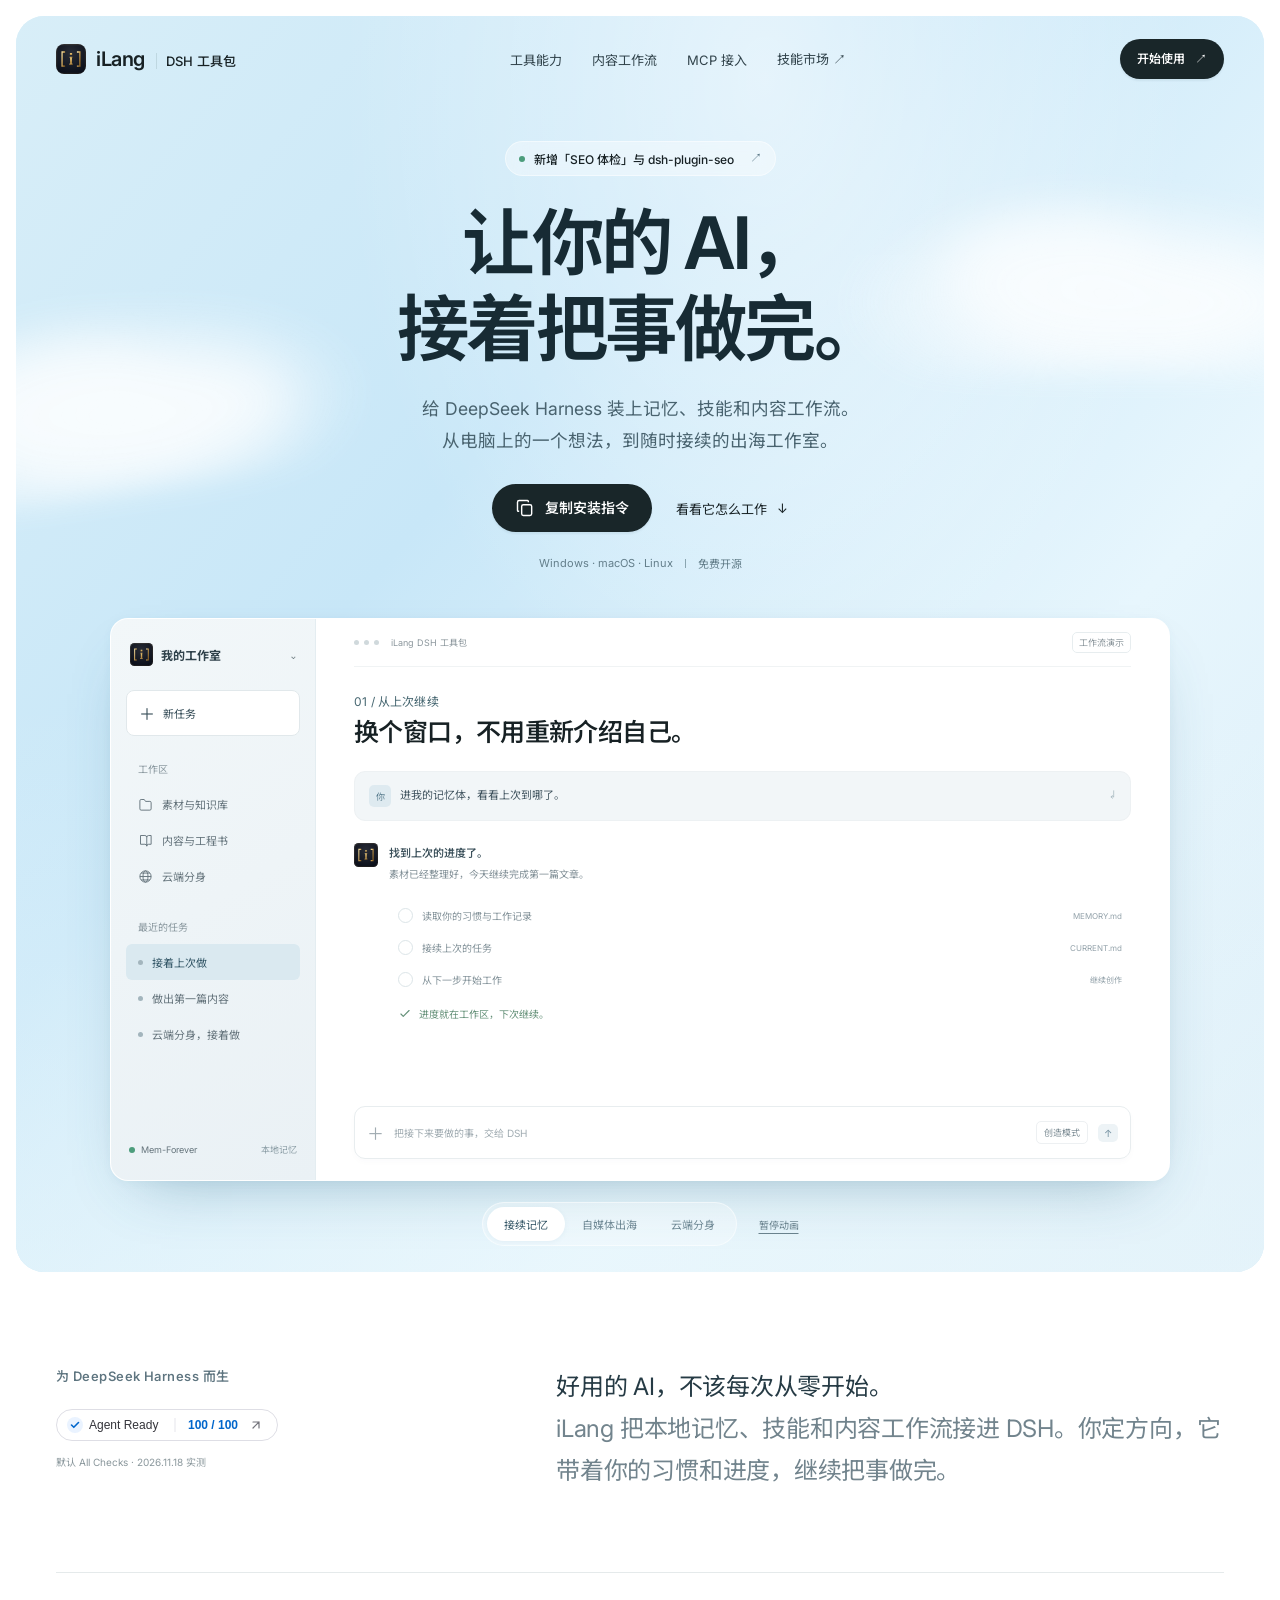
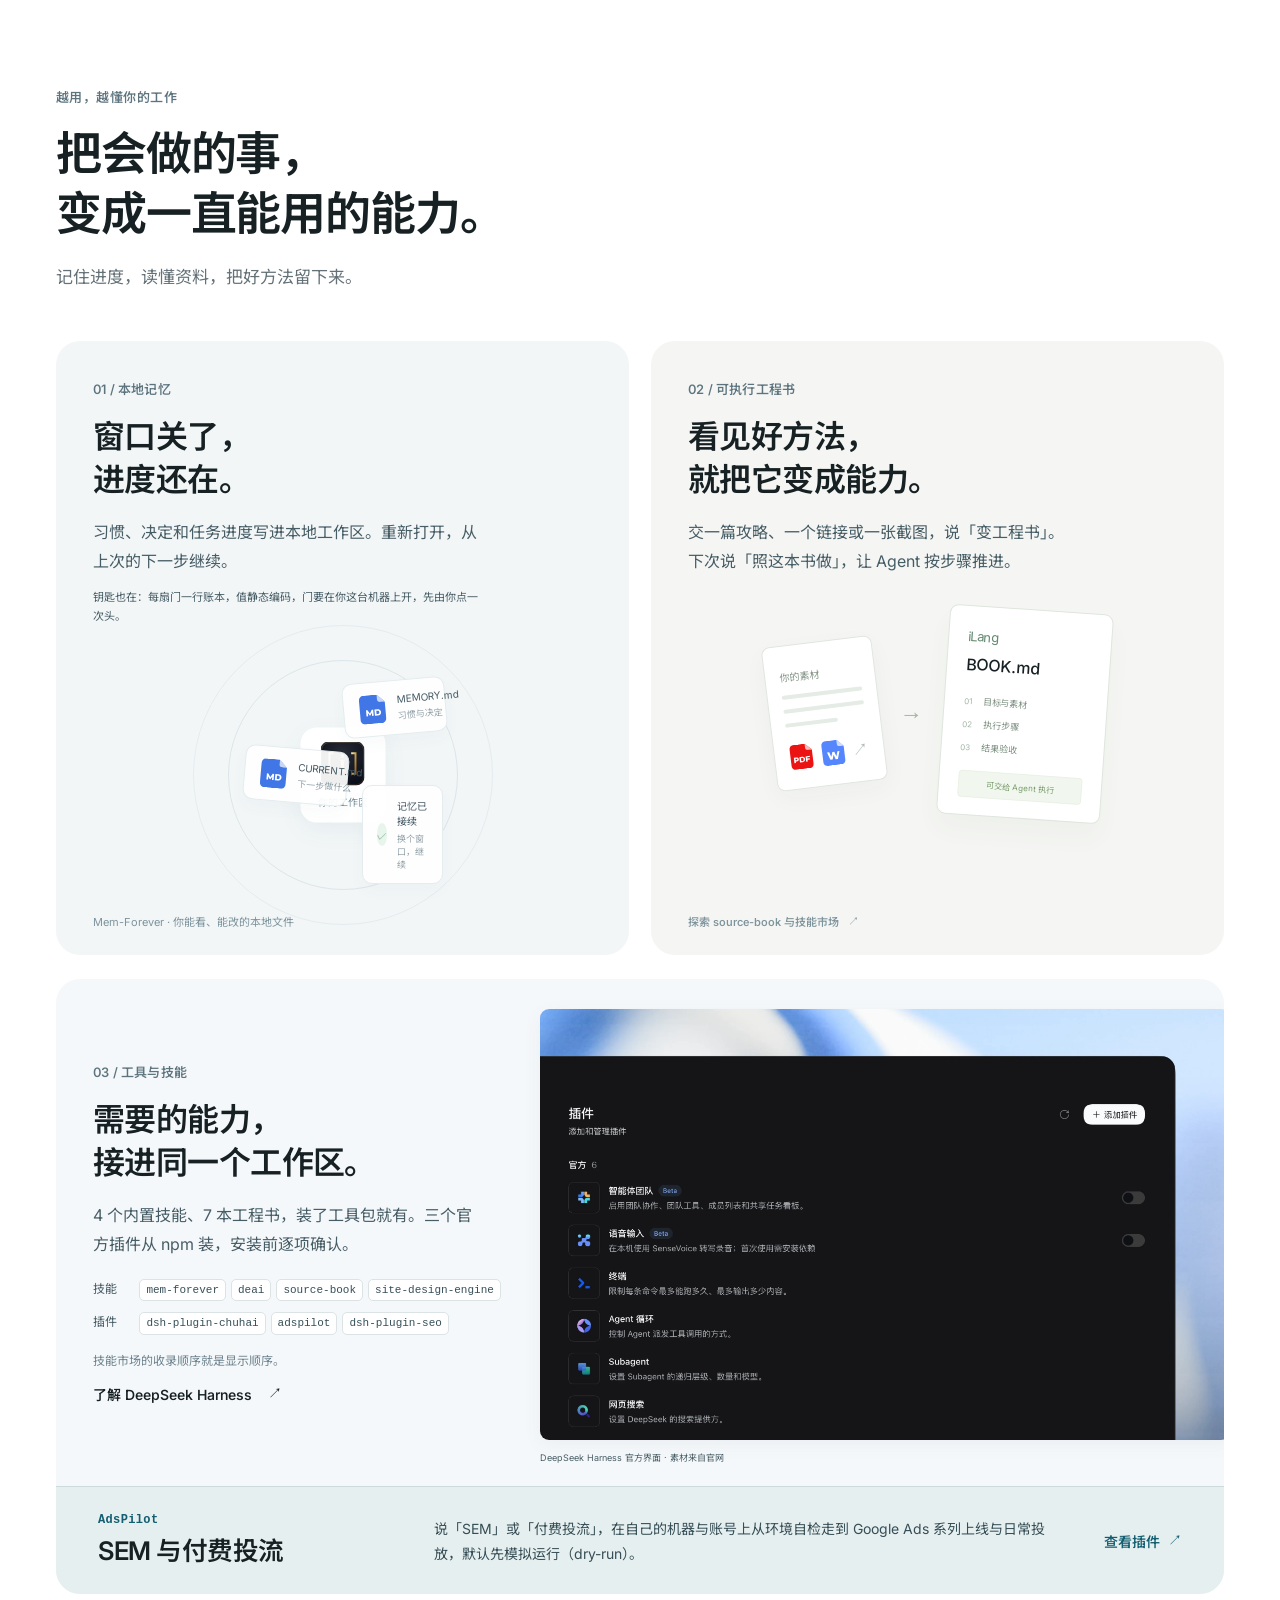
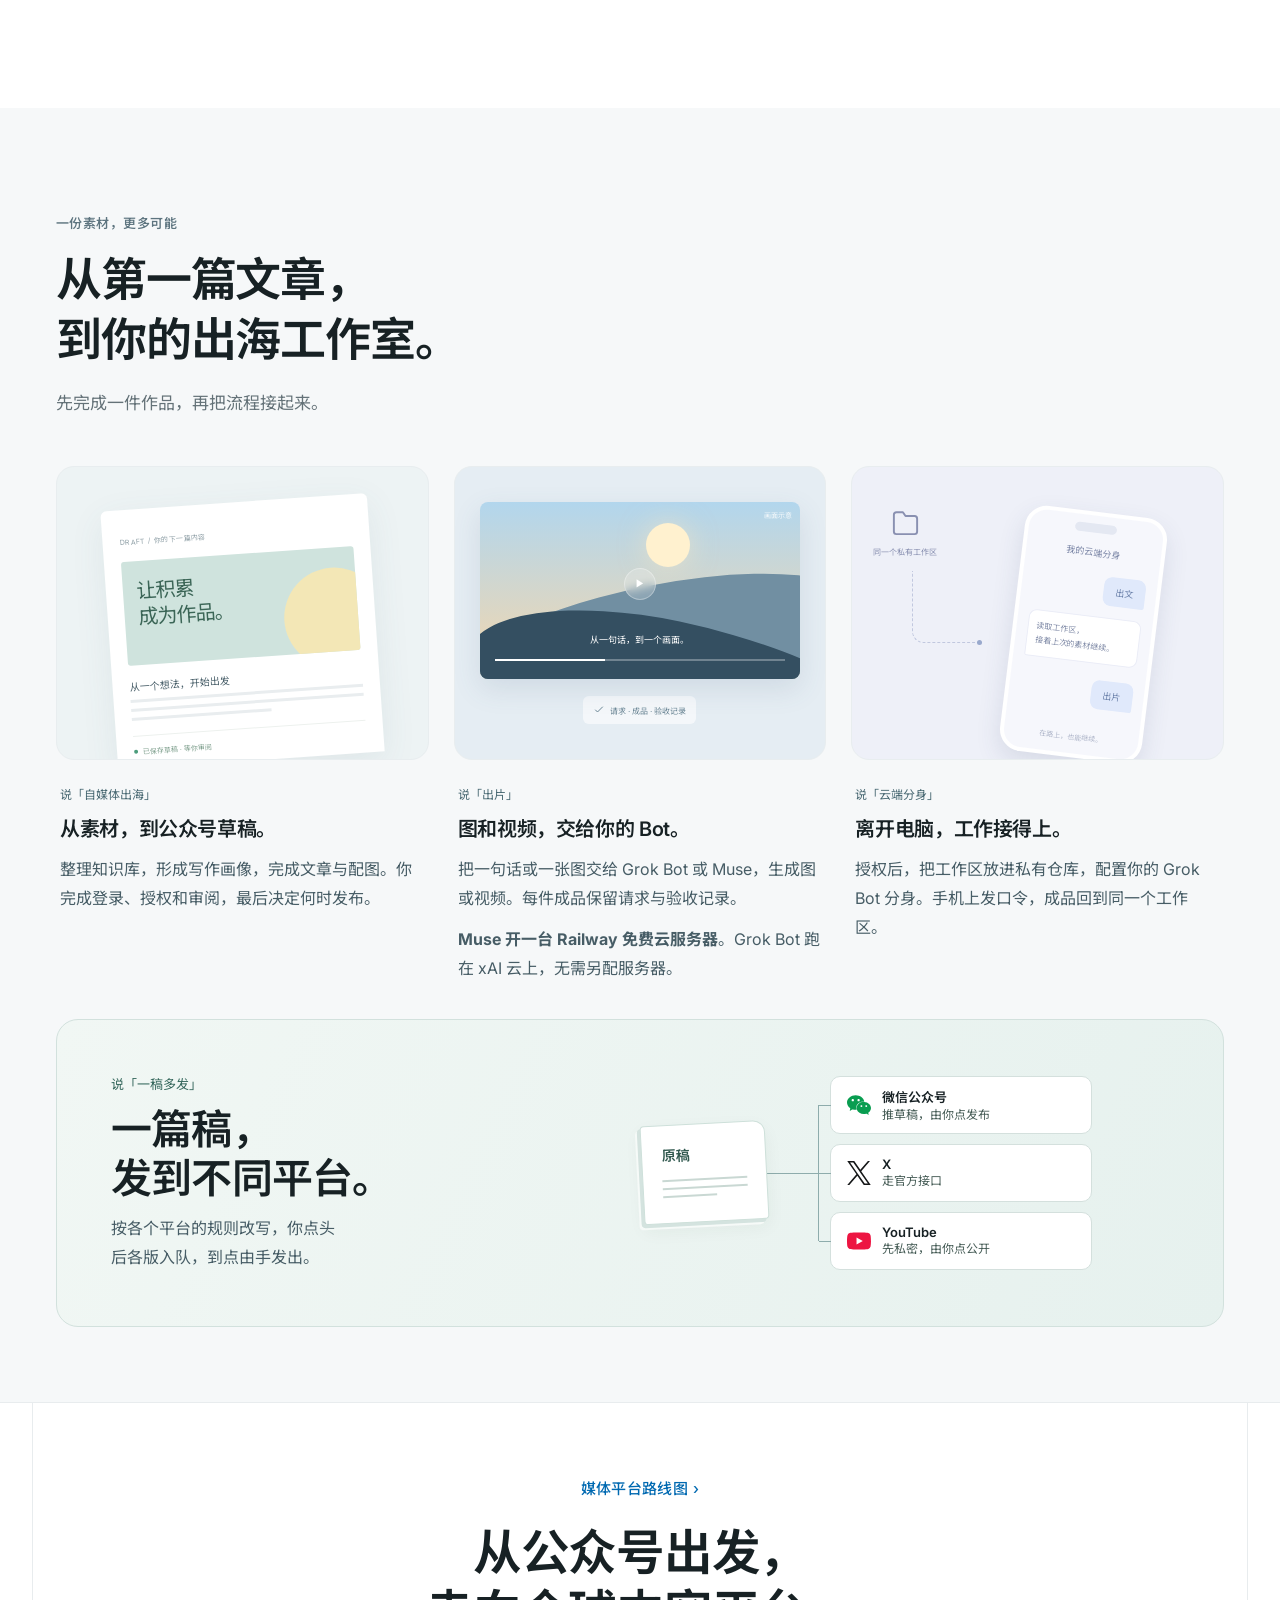
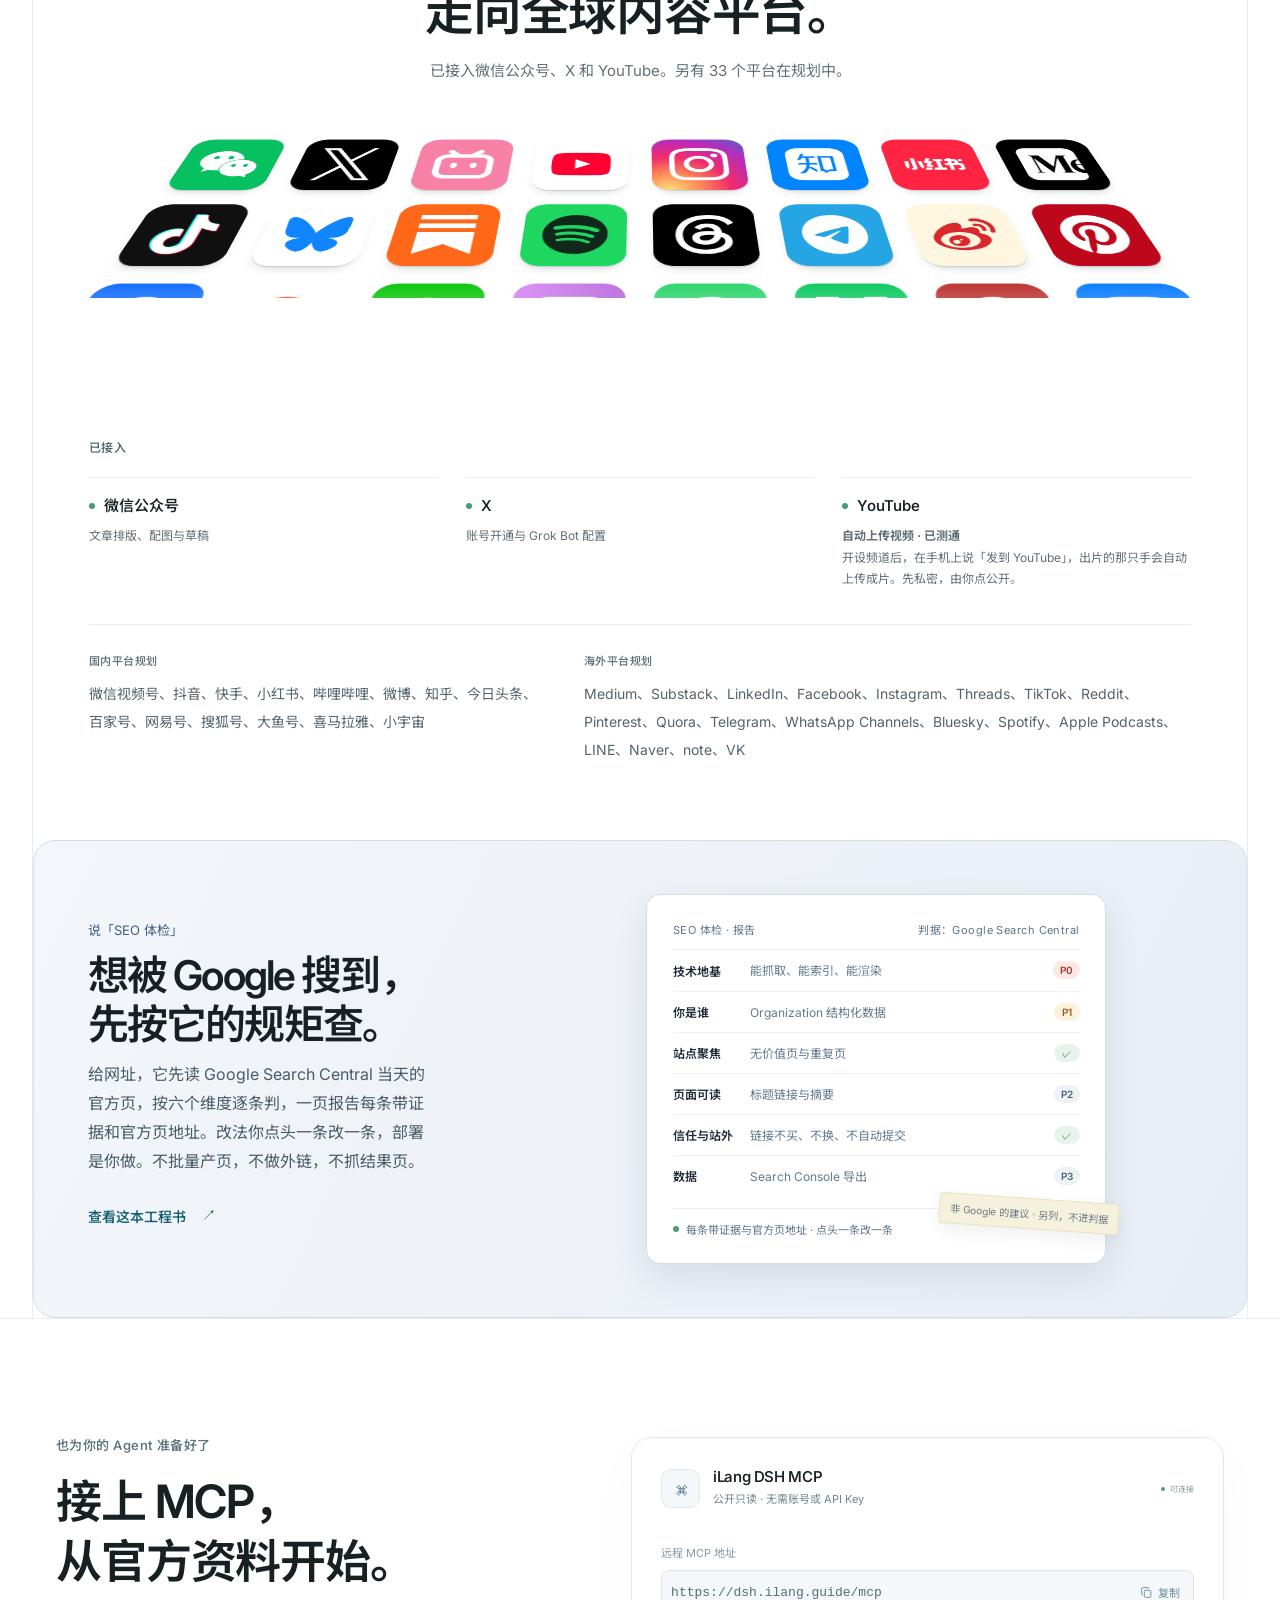
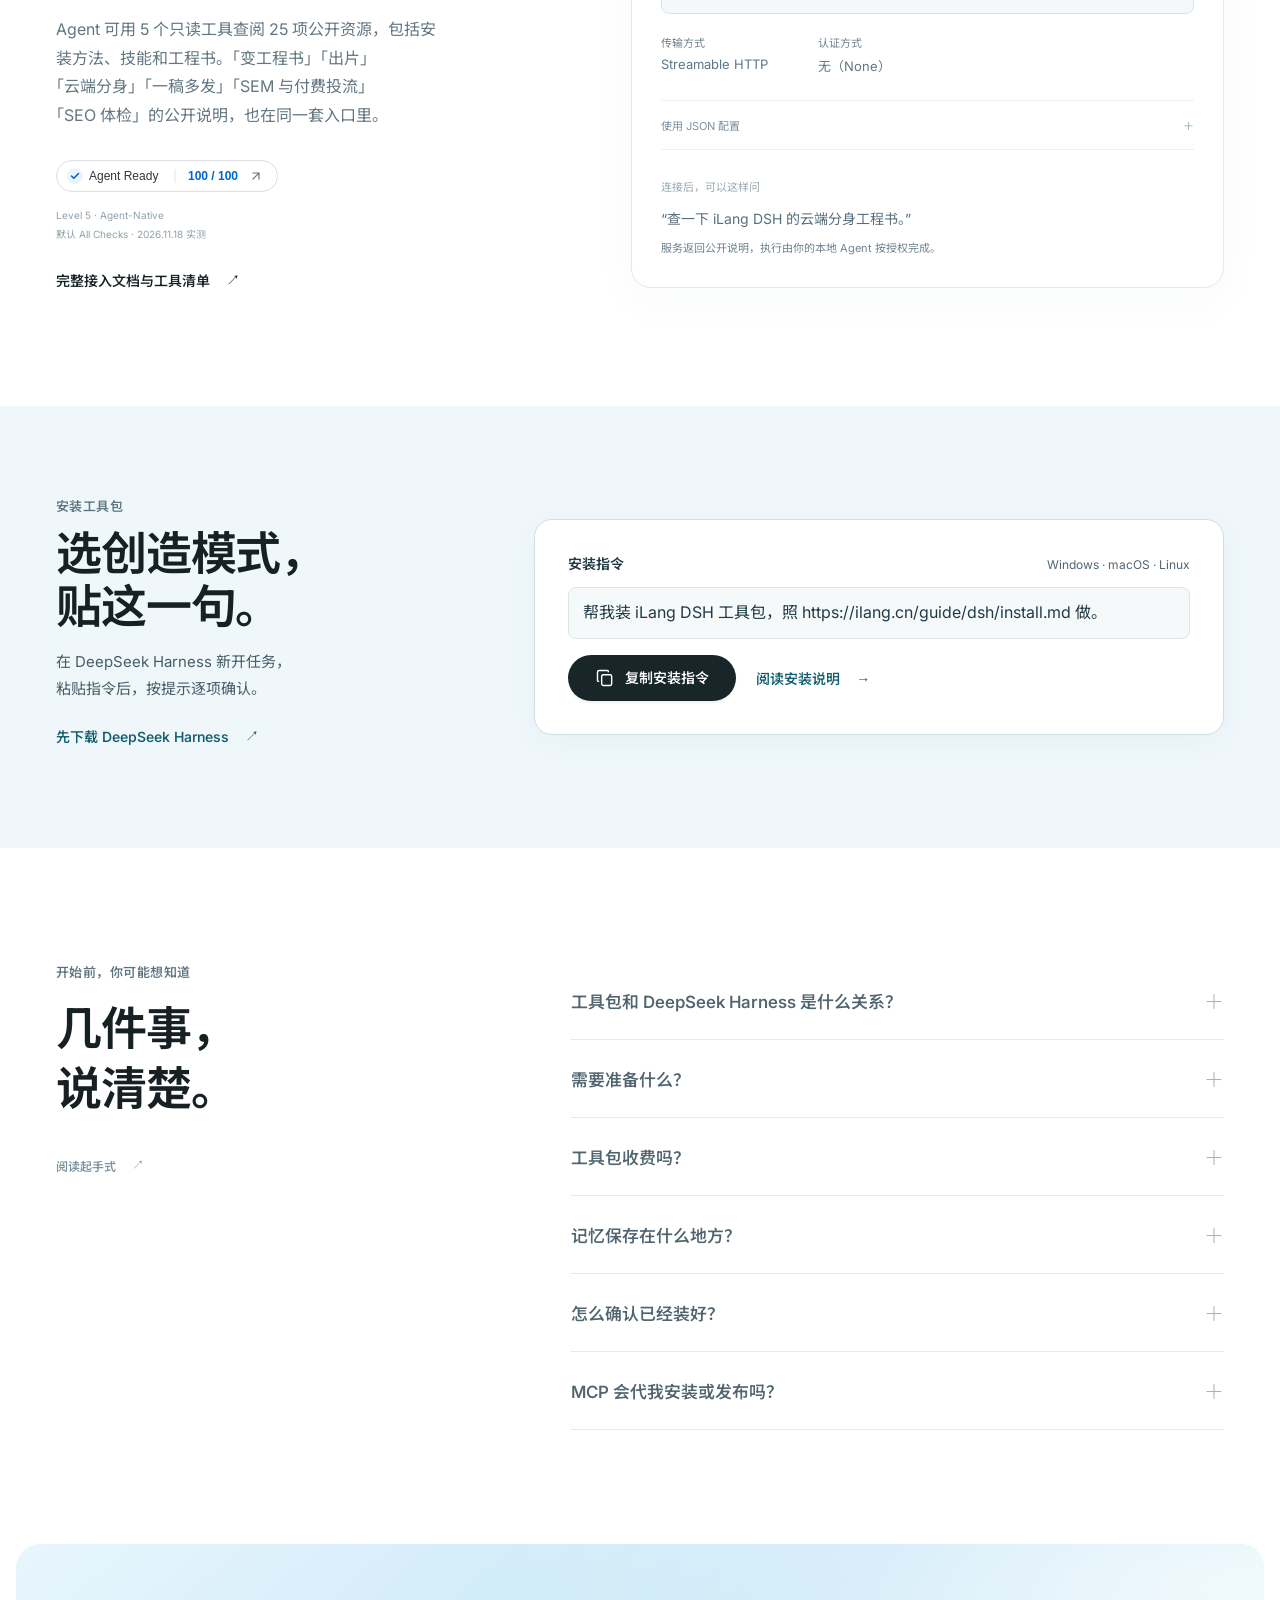
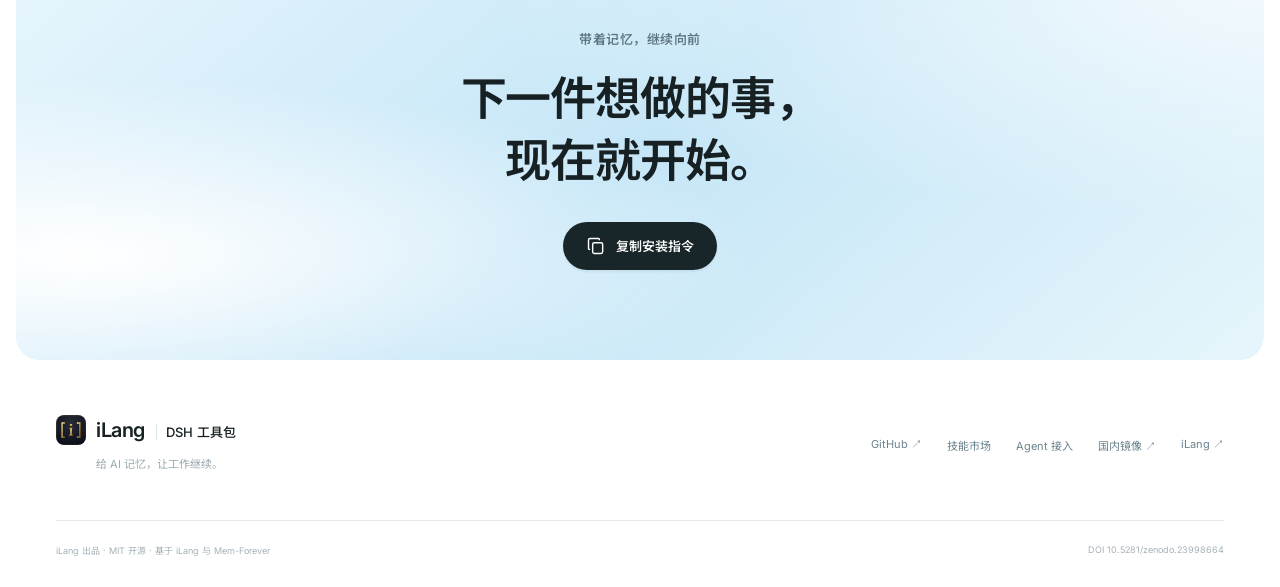
==== commit 1d5cf60a: "site: 落地页加「SEO 体检」一卡 计数与 MCP 段跟上 25 项 ai.ilang.chain ::FACT{key:request|by:@SUN|words:"1，放 2，过 3，出"|" ====
--- a/docs/index.html
+++ b/docs/index.html
@@ -81,7 +81,7 @@
   <link rel="stylesheet" href="landing.css?v=20261119.4">
   <link rel="stylesheet" href="platforms.css?v=20261118.1">
   <link rel="stylesheet" href="typography.css?v=20261119.1">
-  <link rel="stylesheet" href="redesign.css?v=20261119.2">
+  <link rel="stylesheet" href="redesign.css?v=20261125.1">
   <script src="landing.js?v=20261119.3" defer></script>
   <link rel="alternate" type="text/markdown" href="https://dsh.ilang.guide/llms-full.txt">
   <link rel="api-catalog" href="https://dsh.ilang.guide/.well-known/api-catalog">
@@ -112,7 +112,7 @@
     </div></header>
     <section class="hero" aria-labelledby="hero-title">
       <div class="hero-copy">
-        <a class="release-note" href="https://github.com/adsorgcn/DeepSeekHarness/blob/main/CHANGELOG.md" target="_blank" rel="noopener"><span class="live-dot"></span> 新增「一稿多发」与 AdsPilot <span aria-hidden="true">↗</span></a>
+        <a class="release-note" href="https://github.com/adsorgcn/DeepSeekHarness/blob/main/CHANGELOG.md" target="_blank" rel="noopener"><span class="live-dot"></span> 新增「SEO 体检」与 dsh-plugin-seo <span aria-hidden="true">↗</span></a>
         <h1 id="hero-title">让你的 AI，<br>接着把事做完。</h1>
         <p>给 DeepSeek Harness 装上记忆、技能和<span class="keep-phrase">内容工作流。</span><br>从电脑上的一个想法，到随时接续的<span class="keep-phrase">出海工作室。</span></p>
         <div class="hero-actions"><button class="button button-dark" type="button" data-copy-target="install-command"><svg class="icon" aria-hidden="true"><use href="#i-copy"/></svg><span data-copy-label>复制安装指令</span></button><a class="hero-secondary" href="#demo">看看它怎么工作 <span aria-hidden="true">↓</span></a></div>
@@ -145,10 +145,10 @@
       <div class="official-copy">
         <span class="feature-index">03 / 工具与技能</span>
         <h3>需要的能力，<br>接进同一个工作区。</h3>
-        <p>4 个内置技能、5 本工程书，装了工具包就有。两个官方插件从 npm 装，安装前逐项确认。</p>
+        <p>4 个内置技能、7 本工程书，装了工具包就有。三个官方插件从 npm 装，安装前逐项确认。</p>
         <div class="tool-inventory">
           <div><span>技能</span><ul><li>mem-forever</li><li>deai</li><li>source-book</li><li>site-design-engine</li></ul></div>
-          <div><span>插件</span><ul><li>dsh-plugin-chuhai</li><li>adspilot</li></ul></div>
+          <div><span>插件</span><ul><li>dsh-plugin-chuhai</li><li>adspilot</li><li>dsh-plugin-seo</li></ul></div>
         </div>
         <p class="market-note">技能市场的收录顺序就是显示顺序。</p>
         <a class="link" href="https://www.deepseek.com/harness/" target="_blank" rel="noopener">了解 DeepSeek Harness <span aria-hidden="true">↗</span></a>
@@ -234,11 +234,32 @@
           <div><h4>海外平台规划</h4><p><span>Medium</span>、<wbr><span>Substack</span>、<wbr><span>LinkedIn</span>、<wbr><span>Facebook</span>、<wbr><span>Instagram</span>、<wbr><span>Threads</span>、<wbr><span>TikTok</span>、<wbr><span>Reddit</span>、<wbr><span>Pinterest</span>、<wbr><span>Quora</span>、<wbr><span>Telegram</span>、<wbr><span>WhatsApp Channels</span>、<wbr><span>Bluesky</span>、<wbr><span>Spotify</span>、<wbr><span>Apple Podcasts</span>、<wbr><span>LINE</span>、<wbr><span>Naver</span>、<wbr><span>note</span>、<wbr><span>VK</span></p></div>
         </div>
       </div>
+      <article class="story-card checkup" id="seo-checkup" aria-labelledby="checkup-title">
+        <div class="story-copy">
+          <span class="command-tag">说「SEO 体检」</span>
+          <h3 id="checkup-title">想被 Google 搜到，<br>先按它的规矩查。</h3>
+          <p>给网址，它先读 Google Search Central 当天的官方页，按六个维度逐条判，一页报告每条带证据和官方页地址。改法你点头一条改一条，部署是你做。不批量产页，不做外链，不抓结果页。</p>
+          <a class="link" href="market/#entry-seo" target="_blank" rel="noopener">查看这本工程书 <span aria-hidden="true">↗</span></a>
+        </div>
+        <div class="checkup-sheet" role="img" aria-label="SEO 体检报告示意：六个维度逐条判，每条带证据与 Google 官方页地址，非 Google 的建议另列">
+          <div class="checkup-head"><span>SEO 体检 · 报告</span><span>判据：Google Search Central</span></div>
+          <ol class="checkup-rows">
+            <li><b>技术地基</b><span>能抓取、能索引、能渲染</span><i class="p0">P0</i></li>
+            <li><b>你是谁</b><span>Organization 结构化数据</span><i class="p1">P1</i></li>
+            <li><b>站点聚焦</b><span>无价值页与重复页</span><i class="ok">✓</i></li>
+            <li><b>页面可读</b><span>标题链接与摘要</span><i class="p2">P2</i></li>
+            <li><b>信任与站外</b><span>链接不买、不换、不自动提交</span><i class="ok">✓</i></li>
+            <li><b>数据</b><span>Search Console 导出</span><i class="p3">P3</i></li>
+          </ol>
+          <div class="checkup-foot"><span class="live-dot"></span> 每条带证据与官方页地址 · 点头一条改一条</div>
+          <span class="checkup-aside">非 Google 的建议 · 另列，不进判据</span>
+        </div>
+      </article>
     </div>
   </section>
 
   <section class="section wrap agent-section" id="mcp" aria-labelledby="mcp-title"><div class="agent-grid">
-    <div class="agent-copy"><span class="eyebrow">也为你的 Agent 准备好了</span><h2 id="mcp-title">接上 MCP，<br>从官方资料开始。</h2><p>Agent 可用 5 个只读工具查阅 23 项公开资源，包括安装方法、技能和工程书。<span class="query-name">「变工程书」</span><span class="query-name">「出片」</span><span class="query-name">「云端分身」</span><span class="query-name">「一稿多发」</span><span class="query-name">「SEM 与付费投流」</span>的公开说明，也在同一套入口里。</p><a class="ready-badge" href="https://isitagentready.com/dsh.ilang.guide" target="_blank" rel="noopener" aria-label="Agent Ready 100分，查看实测结果"><img src="assets/agent-ready-100.svg" width="222" height="32" alt="Agent Ready 100/100"></a><span class="score-note">Level 5 · Agent-Native<br>默认 All Checks · 2026.11.18 实测</span><a class="link" href="agents/">完整接入文档与工具清单 <span aria-hidden="true">↗</span></a></div>
+    <div class="agent-copy"><span class="eyebrow">也为你的 Agent 准备好了</span><h2 id="mcp-title">接上 MCP，<br>从官方资料开始。</h2><p>Agent 可用 5 个只读工具查阅 25 项公开资源，包括安装方法、技能和工程书。<span class="query-name">「变工程书」</span><span class="query-name">「出片」</span><span class="query-name">「云端分身」</span><span class="query-name">「一稿多发」</span><span class="query-name">「SEM 与付费投流」</span><span class="query-name">「SEO 体检」</span>的公开说明，也在同一套入口里。</p><a class="ready-badge" href="https://isitagentready.com/dsh.ilang.guide" target="_blank" rel="noopener" aria-label="Agent Ready 100分，查看实测结果"><img src="assets/agent-ready-100.svg" width="222" height="32" alt="Agent Ready 100/100"></a><span class="score-note">Level 5 · Agent-Native<br>默认 All Checks · 2026.11.18 实测</span><a class="link" href="agents/">完整接入文档与工具清单 <span aria-hidden="true">↗</span></a></div>
     <div class="mcp-card"><div class="mcp-heading"><span class="mcp-glyph" aria-hidden="true">⌘</span><div><h3>iLang DSH MCP</h3><p>公开只读 · 无需账号或 API Key</p></div><span class="mcp-status"><i class="live-dot"></i> 可连接</span></div><label for="mcp-endpoint">远程 MCP 地址</label><div class="endpoint-field"><input id="mcp-endpoint" value="https://dsh.ilang.guide/mcp" readonly spellcheck="false"><button type="button" class="copy-mini" data-copy-target="mcp-endpoint" aria-label="复制 MCP 地址"><svg class="icon" aria-hidden="true"><use href="#i-copy"/></svg><span data-copy-label>复制</span></button></div><dl class="mcp-settings"><div><dt>传输方式</dt><dd>Streamable HTTP</dd></div><div><dt>认证方式</dt><dd>无（None）</dd></div></dl><details class="mcp-config"><summary>使用 JSON 配置 <span aria-hidden="true">＋</span></summary><div class="code-top"><span>mcpServers</span><button type="button" class="copy-mini" data-copy-target="mcp-json" aria-label="复制 MCP JSON 配置"><svg class="icon" aria-hidden="true"><use href="#i-copy"/></svg><span data-copy-label>复制配置</span></button></div><pre><code id="mcp-json">{
   "mcpServers": {
     "ilang-dsh": {
--- a/docs/redesign.css
+++ b/docs/redesign.css
@@ -391,3 +391,112 @@
   .hero-copy > p { text-wrap: balance; }
   .hero-copy > p br { display: none; }
 }
+
+/* SEO checkup: a one-page report judged by Google's own pages. Sits beside the distribution card. */
+.checkup {
+  grid-column: 1 / -1;
+  display: grid;
+  grid-template-columns: minmax(0, .8fr) minmax(0, 1.2fr);
+  align-items: center;
+  gap: clamp(28px, 4vw, 72px);
+  margin-top: 12px;
+  padding: clamp(26px, 4.2vw, 62px);
+  border: 1px solid #d3dde8;
+  border-radius: 22px;
+  background: linear-gradient(115deg, #f3f6fa, #e8eef5);
+}
+.checkup .story-copy { padding: 0; }
+.checkup .command-tag { color: #3f5f7f; font-size: 13px; }
+.checkup .story-copy h3 {
+  font-size: clamp(29px, 3.2vw, 46px);
+  line-height: 1.2;
+  letter-spacing: -.045em;
+}
+.checkup .story-copy p { max-width: 27em; text-wrap: balance; }
+.checkup .story-copy .link { margin-top: 18px; min-height: 44px; color: var(--dsh-action); }
+.checkup .story-copy .link:hover { text-decoration: underline; text-underline-offset: 4px; }
+
+.checkup-sheet {
+  position: relative;
+  width: 100%;
+  max-width: 460px;
+  justify-self: center;
+  padding: clamp(16px, 2vw, 26px);
+  background: #fff;
+  border: 1px solid #d4dde6;
+  border-radius: 14px;
+  box-shadow: 0 14px 34px #1f33491a;
+}
+.checkup-head {
+  display: flex;
+  justify-content: space-between;
+  gap: 12px;
+  padding-bottom: 12px;
+  border-bottom: 1px solid #e6edf3;
+  font-size: 11px;
+  letter-spacing: .04em;
+  color: #5e7389;
+}
+.checkup-rows { margin: 0; padding: 0; list-style: none; display: grid; }
+.checkup-rows li {
+  display: grid;
+  grid-template-columns: 5.4em minmax(0, 1fr) auto;
+  align-items: center;
+  gap: 12px;
+  padding: 11px 0;
+  border-bottom: 1px solid #eef2f6;
+  font-size: 12px;
+}
+.checkup-rows li:last-child { border-bottom: 0; }
+.checkup-rows b { font-weight: 600; color: #1d2a36; }
+.checkup-rows span { color: #647a8f; white-space: nowrap; overflow: hidden; text-overflow: ellipsis; }
+.checkup-rows i {
+  font-style: normal;
+  font-size: 10px;
+  font-weight: 600;
+  min-width: 2.6em;
+  padding: 3px 7px;
+  border-radius: 999px;
+  text-align: center;
+}
+.checkup-rows .p0 { background: #fde8e6; color: #a7382c; }
+.checkup-rows .p1 { background: #fdf0dc; color: #96601a; }
+.checkup-rows .p2, .checkup-rows .p3 { background: #eef1f5; color: #4b6075; }
+.checkup-rows .ok { background: #e7f3ec; color: #2f7a53; }
+.checkup-foot {
+  display: flex;
+  align-items: center;
+  gap: 7px;
+  margin-top: 12px;
+  padding-top: 12px;
+  border-top: 1px solid #e6edf3;
+  font-size: 11px;
+  color: #5e7389;
+}
+.checkup-aside {
+  position: absolute;
+  right: -14px;
+  bottom: 34px;
+  transform: rotate(4deg);
+  padding: 7px 10px;
+  font-size: 10px;
+  color: #6b7a88;
+  background: #f6f1dc;
+  border: 1px solid #ebe2bd;
+  border-radius: 4px;
+  box-shadow: 0 6px 16px #2d3b4a14;
+}
+@media (hover: hover) and (prefers-reduced-motion: no-preference) {
+  .checkup-sheet { transition: transform 200ms ease-out, box-shadow 200ms ease-out; }
+  .checkup:hover .checkup-sheet { transform: translateY(-3px); box-shadow: 0 20px 40px #1f334922; }
+}
+@media (max-width: 850px) {
+  .checkup { grid-template-columns: minmax(0, .7fr) minmax(0, 1fr); }
+}
+@media (max-width: 620px) {
+  .checkup { grid-template-columns: 1fr; gap: 24px; margin-top: 0; padding: 26px 18px; border-radius: 18px; }
+  .checkup .story-copy h3 { font-size: 29px; }
+  .checkup-sheet { max-width: 100%; }
+  .checkup-rows span { white-space: normal; }
+  .checkup-aside { position: static; display: inline-block; margin-top: 14px; transform: rotate(-1deg); }
+}
